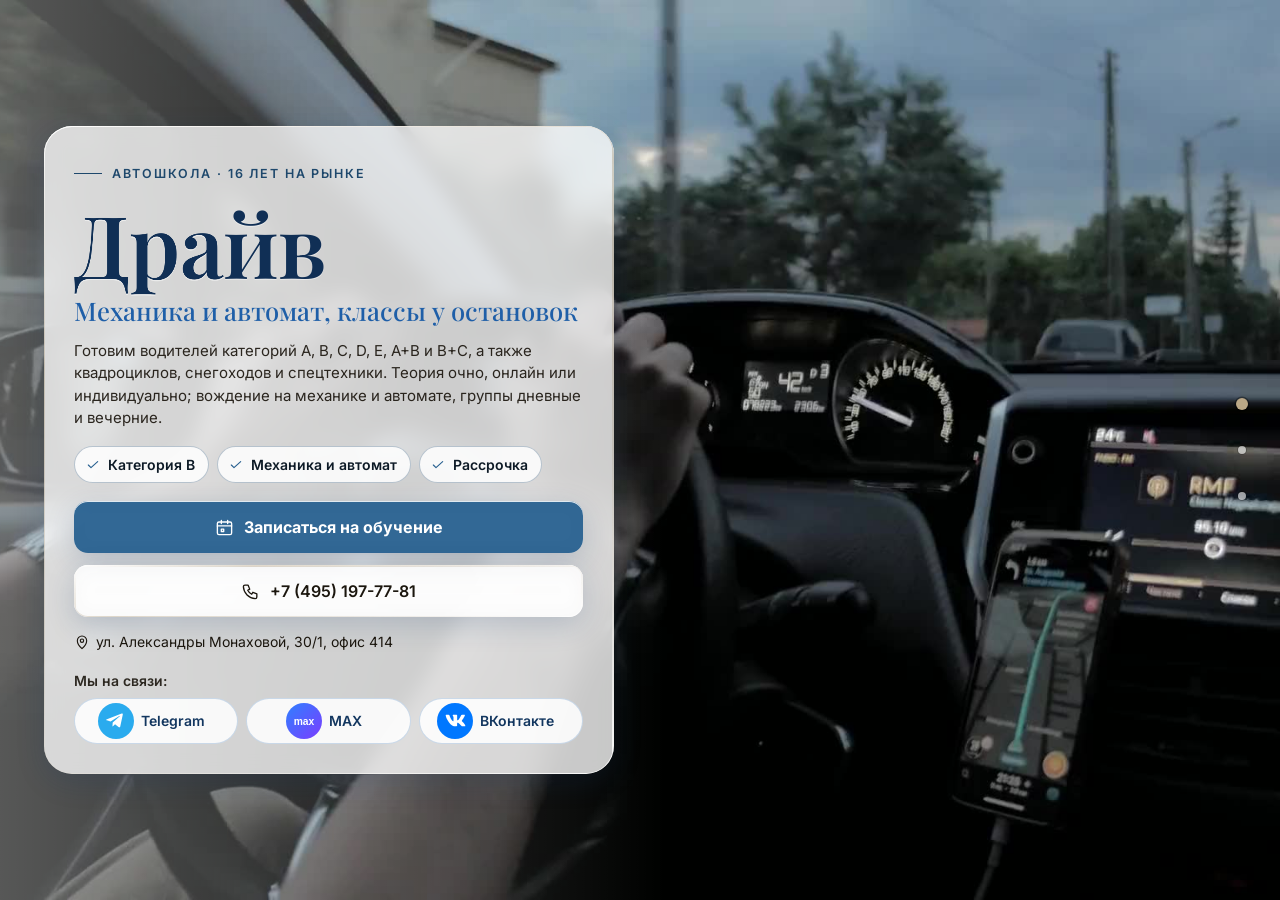
==== index.html @ 924d5b00 "Автошкола: этап 1 — главная, цены, контакты" ====
<!DOCTYPE html>
<html lang="ru" data-theme="light">
<head>
<meta charset="utf-8">
<meta name="viewport" content="width=device-width, initial-scale=1, viewport-fit=cover">
<title>Автошкола «Драйв» в Москве — права категории B, 40 филиалов, от 30 000 ₽</title>
<meta name="description" content="Автошкола «Драйв» в Москве: категории A, B, C, D, E, A+B, B+C, онлайн-теория, рассрочка без переплат, 40 филиалов. Категория B от 30 000 ₽. Телефон +7 495 197-77-81.">
<meta name="robots" content="noindex, nofollow, noarchive">
<meta name="geo.region" content="RU-SPE">
<meta name="geo.placename" content="Санкт-Петербург">
<meta name="geo.position" content="59.8944504;30.4585142">
<meta name="ICBM" content="59.8944504, 30.4585142">
<meta property="og:type" content="website">
<meta property="og:locale" content="ru_RU">
<meta property="og:site_name" content="Автошкола «Драйв»">
<meta property="og:title" content="Автошкола «Драйв» в Москве — права категории B, 40 филиалов, от 30 000 ₽">
<meta property="og:description" content="Автошкола «Драйв» в Москве: категории A, B, C, D, E, A+B, B+C, онлайн-теория, рассрочка без переплат, 40 филиалов. Категория B от 30 000 ₽. Телефон +7 495 197-77-81.">
<meta name="twitter:card" content="summary_large_image">
<meta name="twitter:title" content="Автошкола «Драйв» в Москве — права категории B, 40 филиалов, от 30 000 ₽">
<meta name="twitter:description" content="Автошкола «Драйв» в Москве: категории A, B, C, D, E, A+B, B+C, онлайн-теория, рассрочка без переплат, 40 филиалов. Категория B от 30 000 ₽. Телефон +7 495 197-77-81.">
<meta name="theme-color" content="#f0f8fe">
<link rel="icon" href="data:image/svg+xml,%3Csvg%20xmlns%3D%22http%3A//www.w3.org/2000/svg%22%20viewBox%3D%220%200%2064%2064%22%3E%3Crect%20width%3D%2264%22%20height%3D%2264%22%20rx%3D%2214%22%20fill%3D%22%231f5fa8%22/%3E%3Ccircle%20cx%3D%2232%22%20cy%3D%2232%22%20r%3D%2217%22%20fill%3D%22none%22%20stroke%3D%22%23fff%22%20stroke-width%3D%225%22/%3E%3Ccircle%20cx%3D%2232%22%20cy%3D%2232%22%20r%3D%225%22%20fill%3D%22%23ffc54d%22/%3E%3C/svg%3E">
<script>document.documentElement.classList.add('js');try{var _i=parseInt(localStorage.getItem('nb_fs2'),10),_f=[1,1.15,1.3,1.5][_i];if(_f)document.documentElement.style.setProperty('--fs',_f)}catch(e){}</script>
<style id="hero-timing">:root{--hero-d:1.2s}</style>
<link rel="preload" as="image" href="img/hero-poster.jpg" fetchpriority="high">
<!-- шрифты лежат внутри сайта: Google Fonts у российской аудитории режется -->
<style>
@font-face{font-family:'Inter';font-style:normal;font-weight:400;font-display:swap;src:url(assets/fonts/inter-400-cyrillic-ext.woff2) format('woff2');unicode-range:U+0460-052F, U+1C80-1C8A, U+20B4, U+2DE0-2DFF, U+A640-A69F, U+FE2E-FE2F}
@font-face{font-family:'Inter';font-style:normal;font-weight:400;font-display:swap;src:url(assets/fonts/inter-400-cyrillic.woff2) format('woff2');unicode-range:U+0301, U+0400-045F, U+0490-0491, U+04B0-04B1, U+2116}
@font-face{font-family:'Inter';font-style:normal;font-weight:400;font-display:swap;src:url(assets/fonts/inter-400-latin-ext.woff2) format('woff2');unicode-range:U+0100-02BA, U+02BD-02C5, U+02C7-02CC, U+02CE-02D7, U+02DD-02FF, U+0304, U+0308, U+0329, U+1D00-1DBF, U+1E00-1E9F, U+1EF2-1EFF, U+2020, U+20A0-20AB, U+20AD-20C0, U+2113, U+2C60-2C7F, U+A720-A7FF}
@font-face{font-family:'Inter';font-style:normal;font-weight:400;font-display:swap;src:url(assets/fonts/inter-400-latin.woff2) format('woff2');unicode-range:U+0000-00FF, U+0131, U+0152-0153, U+02BB-02BC, U+02C6, U+02DA, U+02DC, U+0304, U+0308, U+0329, U+2000-206F, U+20AC, U+2122, U+2191, U+2193, U+2212, U+2215, U+FEFF, U+FFFD}
@font-face{font-family:'Inter';font-style:normal;font-weight:500;font-display:swap;src:url(assets/fonts/inter-500-cyrillic-ext.woff2) format('woff2');unicode-range:U+0460-052F, U+1C80-1C8A, U+20B4, U+2DE0-2DFF, U+A640-A69F, U+FE2E-FE2F}
@font-face{font-family:'Inter';font-style:normal;font-weight:500;font-display:swap;src:url(assets/fonts/inter-500-cyrillic.woff2) format('woff2');unicode-range:U+0301, U+0400-045F, U+0490-0491, U+04B0-04B1, U+2116}
@font-face{font-family:'Inter';font-style:normal;font-weight:500;font-display:swap;src:url(assets/fonts/inter-500-latin-ext.woff2) format('woff2');unicode-range:U+0100-02BA, U+02BD-02C5, U+02C7-02CC, U+02CE-02D7, U+02DD-02FF, U+0304, U+0308, U+0329, U+1D00-1DBF, U+1E00-1E9F, U+1EF2-1EFF, U+2020, U+20A0-20AB, U+20AD-20C0, U+2113, U+2C60-2C7F, U+A720-A7FF}
@font-face{font-family:'Inter';font-style:normal;font-weight:500;font-display:swap;src:url(assets/fonts/inter-500-latin.woff2) format('woff2');unicode-range:U+0000-00FF, U+0131, U+0152-0153, U+02BB-02BC, U+02C6, U+02DA, U+02DC, U+0304, U+0308, U+0329, U+2000-206F, U+20AC, U+2122, U+2191, U+2193, U+2212, U+2215, U+FEFF, U+FFFD}
@font-face{font-family:'Inter';font-style:normal;font-weight:600;font-display:swap;src:url(assets/fonts/inter-600-cyrillic-ext.woff2) format('woff2');unicode-range:U+0460-052F, U+1C80-1C8A, U+20B4, U+2DE0-2DFF, U+A640-A69F, U+FE2E-FE2F}
@font-face{font-family:'Inter';font-style:normal;font-weight:600;font-display:swap;src:url(assets/fonts/inter-600-cyrillic.woff2) format('woff2');unicode-range:U+0301, U+0400-045F, U+0490-0491, U+04B0-04B1, U+2116}
@font-face{font-family:'Inter';font-style:normal;font-weight:600;font-display:swap;src:url(assets/fonts/inter-600-latin-ext.woff2) format('woff2');unicode-range:U+0100-02BA, U+02BD-02C5, U+02C7-02CC, U+02CE-02D7, U+02DD-02FF, U+0304, U+0308, U+0329, U+1D00-1DBF, U+1E00-1E9F, U+1EF2-1EFF, U+2020, U+20A0-20AB, U+20AD-20C0, U+2113, U+2C60-2C7F, U+A720-A7FF}
@font-face{font-family:'Inter';font-style:normal;font-weight:600;font-display:swap;src:url(assets/fonts/inter-600-latin.woff2) format('woff2');unicode-range:U+0000-00FF, U+0131, U+0152-0153, U+02BB-02BC, U+02C6, U+02DA, U+02DC, U+0304, U+0308, U+0329, U+2000-206F, U+20AC, U+2122, U+2191, U+2193, U+2212, U+2215, U+FEFF, U+FFFD}
@font-face{font-family:'Inter';font-style:normal;font-weight:700;font-display:swap;src:url(assets/fonts/inter-700-cyrillic-ext.woff2) format('woff2');unicode-range:U+0460-052F, U+1C80-1C8A, U+20B4, U+2DE0-2DFF, U+A640-A69F, U+FE2E-FE2F}
@font-face{font-family:'Inter';font-style:normal;font-weight:700;font-display:swap;src:url(assets/fonts/inter-700-cyrillic.woff2) format('woff2');unicode-range:U+0301, U+0400-045F, U+0490-0491, U+04B0-04B1, U+2116}
@font-face{font-family:'Inter';font-style:normal;font-weight:700;font-display:swap;src:url(assets/fonts/inter-700-latin-ext.woff2) format('woff2');unicode-range:U+0100-02BA, U+02BD-02C5, U+02C7-02CC, U+02CE-02D7, U+02DD-02FF, U+0304, U+0308, U+0329, U+1D00-1DBF, U+1E00-1E9F, U+1EF2-1EFF, U+2020, U+20A0-20AB, U+20AD-20C0, U+2113, U+2C60-2C7F, U+A720-A7FF}
@font-face{font-family:'Inter';font-style:normal;font-weight:700;font-display:swap;src:url(assets/fonts/inter-700-latin.woff2) format('woff2');unicode-range:U+0000-00FF, U+0131, U+0152-0153, U+02BB-02BC, U+02C6, U+02DA, U+02DC, U+0304, U+0308, U+0329, U+2000-206F, U+20AC, U+2122, U+2191, U+2193, U+2212, U+2215, U+FEFF, U+FFFD}
@font-face{font-family:'Playfair Display';font-style:normal;font-weight:500;font-display:swap;src:url(assets/fonts/playfair-display-500-cyrillic.woff2) format('woff2');unicode-range:U+0301, U+0400-045F, U+0490-0491, U+04B0-04B1, U+2116}
@font-face{font-family:'Playfair Display';font-style:normal;font-weight:500;font-display:swap;src:url(assets/fonts/playfair-display-500-latin-ext.woff2) format('woff2');unicode-range:U+0100-02BA, U+02BD-02C5, U+02C7-02CC, U+02CE-02D7, U+02DD-02FF, U+0304, U+0308, U+0329, U+1D00-1DBF, U+1E00-1E9F, U+1EF2-1EFF, U+2020, U+20A0-20AB, U+20AD-20C0, U+2113, U+2C60-2C7F, U+A720-A7FF}
@font-face{font-family:'Playfair Display';font-style:normal;font-weight:500;font-display:swap;src:url(assets/fonts/playfair-display-500-latin.woff2) format('woff2');unicode-range:U+0000-00FF, U+0131, U+0152-0153, U+02BB-02BC, U+02C6, U+02DA, U+02DC, U+0304, U+0308, U+0329, U+2000-206F, U+20AC, U+2122, U+2191, U+2193, U+2212, U+2215, U+FEFF, U+FFFD}
@font-face{font-family:'Playfair Display';font-style:normal;font-weight:600;font-display:swap;src:url(assets/fonts/playfair-display-600-cyrillic.woff2) format('woff2');unicode-range:U+0301, U+0400-045F, U+0490-0491, U+04B0-04B1, U+2116}
@font-face{font-family:'Playfair Display';font-style:normal;font-weight:600;font-display:swap;src:url(assets/fonts/playfair-display-600-latin-ext.woff2) format('woff2');unicode-range:U+0100-02BA, U+02BD-02C5, U+02C7-02CC, U+02CE-02D7, U+02DD-02FF, U+0304, U+0308, U+0329, U+1D00-1DBF, U+1E00-1E9F, U+1EF2-1EFF, U+2020, U+20A0-20AB, U+20AD-20C0, U+2113, U+2C60-2C7F, U+A720-A7FF}
@font-face{font-family:'Playfair Display';font-style:normal;font-weight:600;font-display:swap;src:url(assets/fonts/playfair-display-600-latin.woff2) format('woff2');unicode-range:U+0000-00FF, U+0131, U+0152-0153, U+02BB-02BC, U+02C6, U+02DA, U+02DC, U+0304, U+0308, U+0329, U+2000-206F, U+20AC, U+2122, U+2191, U+2193, U+2212, U+2215, U+FEFF, U+FFFD}
/* ===== Notary site — generator stylesheet (light warm base, dark theme by toggle) ===== */
:root{
  --p100:#665230; --p90:#97825e; --p80:#bba887; --p70:#c2b9a9; --p50:#dad5ce; --p40:#e0dedb;
  --p30:#eeece9; --p20:#f1f1f0; --p10:#f8f8f8; --n100:#0e0f11; --n90:#3c404b; --n10:#fff;

  --bg:var(--p10); --bg2:var(--p20); --bg3:var(--p30); --card:var(--n10); --text:var(--n100); --muted:var(--n90);
  --line:var(--p50); --line2:var(--p40); --accent:var(--p90); --accent-d:var(--p100); --accent-l:var(--p80); --accent-soft:var(--p30);
  --on-accent:#fff; --shadow:0 1px 10px rgba(51,51,51,.10); --shadow-lg:0 12px 40px rgba(30,24,10,.14);
  --hero-ov1:rgba(14,15,17,.72); --hero-ov2:rgba(14,15,17,.30); --sec-ov:rgba(248,248,248,.72);
  --ok:#2e8b57; --bad:#b4453b;
  /* те же цвета составляющими: rgba() понимают все браузеры, color-mix() — нет */
  --bg-rgb:248,248,248; --card-rgb:255,255,255; --accent-rgb:151,130,94; --ok-rgb:46,139,87;

  --zc:var(--fs); --fs:1; --vwu:calc(1vw / var(--fs)); --vhu:calc(1vh / var(--fs));   /* масштаб текста (А−/А+) и «честные» vw/vh под ним */
  --hdr-h:68px; --bar-h:70px; --vh:calc(100*var(--vhu)); --gap:24px; --radius:14px; --radius-s:10px;
  --font:"Inter",Tahoma,Arial,sans-serif; --serif:"Playfair Display",Georgia,"Times New Roman",serif;
  --ease:cubic-bezier(.65,.05,.36,1); --speed:520ms;
}
html[data-theme="dark"]{
  --bg:#17150f; --bg2:#1d1a13; --bg3:#252117; --card:#221e15; --text:#f1ebdf; --muted:#b9ae98;
  --line:#3a3325; --line2:#2f2a1e; --accent:#c9b17f; --accent-d:#e0cf9f; --accent-l:#8d7b58; --accent-soft:#2a251a;
  --on-accent:#17150f; --shadow:0 1px 12px rgba(0,0,0,.45); --shadow-lg:0 14px 40px rgba(0,0,0,.55);
  --hero-ov1:rgba(10,9,6,.80); --hero-ov2:rgba(10,9,6,.40); --sec-ov:rgba(16,15,12,.76);
  --bg-rgb:23,21,15; --card-rgb:34,30,21; --accent-rgb:201,177,127;
}

*,*::before,*::after{box-sizing:border-box}
/* А−/А+: весь сайт — шапка, плашки, меню, формы, окна — растёт пропорционально, как при увеличении масштаба в браузере */
html{-webkit-text-size-adjust:100%;scroll-behavior:auto;zoom:var(--fs,1)}
html,body{height:100%;margin:0;overflow:hidden;background:var(--bg);color:var(--text);
  font-family:var(--font);font-size:16px;line-height:1.55;-webkit-font-smoothing:antialiased}
body{overscroll-behavior:none;position:relative}
a{color:inherit;text-decoration:none}
img{display:block;max-width:100%}
button{font:inherit;color:inherit;background:none;border:0;padding:0;cursor:pointer}
input,select,textarea{font:inherit;color:inherit}
h1,h2,h3,h4,p{margin:0}
ul{margin:0;padding:0;list-style:none}
svg{display:block}
.ico{width:22px;height:22px;stroke:currentColor;fill:none;stroke-width:1.7;stroke-linecap:round;stroke-linejoin:round;flex:none}
.vh{position:absolute!important;width:1px;height:1px;overflow:hidden;clip:rect(0 0 0 0);white-space:nowrap}

/* ---------- typography helpers ---------- */
.kicker{display:inline-flex;align-items:center;gap:10px;font-size:13px;font-weight:600;letter-spacing:.14em;text-transform:uppercase;color:var(--accent)}
.kicker::before{content:"";width:28px;height:1px;background:var(--accent)}
.h2{font-size:clamp(26px,calc(3.2*var(--vwu,1vw)),40px);font-weight:600;letter-spacing:-.02em;line-height:1.12;margin-top:10px}
.lead{color:var(--muted);font-size:17px;max-width:640px;margin-top:12px}
.sec-head{margin-bottom:28px}
#contacts .sec-head{margin-bottom:18px}

/* ---------- buttons ---------- */
.btn{display:inline-flex;align-items:center;justify-content:center;gap:10px;min-height:48px;padding:0 22px;border-radius:999px;
  font-weight:600;font-size:15px;line-height:1;border:1.5px solid transparent;transition:background .25s,color .25s,border-color .25s,transform .2s,box-shadow .25s;white-space:nowrap}
.btn:active{transform:translateY(1px)}
.btn-primary{background:var(--accent-d);color:var(--on-accent);border-color:var(--accent-d)}
.btn-primary:hover{background:var(--accent);border-color:var(--accent);color:#fff}
html[data-theme="dark"] .btn-primary:hover{color:#17150f}
.btn-ghost{border-color:var(--line);color:var(--text);background:var(--card)}
.btn-ghost:hover{border-color:var(--accent);color:var(--accent-d)}
.btn-light{background:rgba(255,255,255,.14);color:#fff;border-color:rgba(255,255,255,.55);backdrop-filter:blur(6px)}
.btn-light:hover{background:#fff;color:var(--n100)}
.btn-white{background:#fff;color:var(--n100);border-color:#fff}
.btn-white:hover{background:var(--p30);border-color:var(--p30)}
.btn .ico{width:18px;height:18px}
.btn-sm{min-height:44px;padding:0 16px;font-size:14px}

/* ---------- header ---------- */
.hdr{position:fixed;top:0;left:0;right:0;height:var(--hdr-h);z-index:200;display:flex;align-items:center;
  zoom:calc(1 / var(--zc,1)); --vwu:1vw; --vhu:1vh;   /* А−/А+ шапку не трогают: она всегда как при 100 % (страница в zoom, шапка — встречный zoom) */
  background:rgba(var(--bg-rgb),.88);backdrop-filter:blur(12px);-webkit-backdrop-filter:blur(12px);
  border-bottom:1px solid var(--line2);transition:background .3s}
.hdr-in{width:100%;max-width:1280px;margin:0 auto;padding:0 28px;display:flex;align-items:center;gap:24px}
.brand{display:flex;align-items:center;gap:12px;min-width:0;min-height:44px}
.mono-img{object-fit:contain;background:#fff;padding:2px;box-sizing:border-box}
.mono{width:42px;height:42px;border-radius:12px;background:var(--accent-d);color:var(--on-accent);display:grid;place-items:center;
  font-family:var(--serif);font-size:20px;font-weight:600;flex:none;letter-spacing:.02em}
.brand-t{display:flex;flex-direction:column;line-height:1.15;min-width:0}
.brand-n{font-weight:600;font-size:15px;white-space:nowrap;overflow:hidden;text-overflow:ellipsis}
.brand-s{font-size:13px;color:var(--muted);white-space:nowrap;overflow:hidden;text-overflow:ellipsis}
.nav{display:flex;align-items:center;gap:4px;margin-left:auto}
.nav > li{position:relative}
.nav-a{display:inline-flex;align-items:center;gap:6px;min-height:44px;padding:10px 12px;border-radius:8px;font-size:14px;font-weight:500;color:var(--text);opacity:.8;transition:opacity .2s,background .2s}
.nav-a:hover,.nav-a.cur,.nav > li.open > .nav-a{opacity:1;background:var(--bg3)}
.nav-a .chev{width:14px;height:14px;transition:transform .25s}
.nav > li.open > .nav-a .chev{transform:rotate(180deg)}
.hdr-tools{display:flex;align-items:center;gap:6px;margin-left:8px}
.tool{width:44px;height:44px;border-radius:10px;display:grid;place-items:center;color:var(--text);opacity:.8;transition:background .2s,opacity .2s}
.tool:hover{background:var(--bg3);opacity:1}
.tool .ico{width:20px;height:20px}
.tool-lang{width:auto;padding:0 10px;gap:6px;font-size:13px;font-weight:600;letter-spacing:.04em;display:flex;align-items:center}
.lang-wrap{position:relative}
.lang-dd{position:absolute;right:0;top:calc(100% + 8px);background:var(--card);border:1px solid var(--line);border-radius:12px;box-shadow:var(--shadow-lg);
  padding:6px;min-width:190px;display:none;z-index:210}
.lang-wrap.open .lang-dd{display:block}
.lang-dd button,.lang-dd a{display:flex;width:100%;align-items:center;gap:10px;min-height:44px;padding:9px 12px;border-radius:8px;font-size:14px;text-align:left}
.lang-dd button:hover,.lang-dd a:hover{background:var(--bg3)}
.lang-dd button.cur,.lang-dd a.cur{color:var(--accent-d);font-weight:600}
.lang-dd b{font-size:13px;letter-spacing:.08em;width:26px;color:var(--muted)}
.hdr-book{margin-left:4px}
.burger{display:none}
.moon,.sun{display:none}
html[data-theme="dark"] .sun{display:block}
html:not([data-theme="dark"]) .moon{display:block}

/* mega menu */
.mega{position:absolute;left:50%;top:calc(100% + 10px);transform:translateX(-50%);width:min(980px,calc(calc(100*var(--vwu,1vw)) - 40px));
  background:var(--card);border:1px solid var(--line);border-radius:16px;box-shadow:var(--shadow-lg);padding:20px;display:none;z-index:210}
.nav > li.open > .mega{display:block}
.mega-head{display:flex;justify-content:space-between;align-items:baseline;gap:16px;padding:0 6px 14px;border-bottom:1px solid var(--line2);margin-bottom:12px}
.mega-head b{font-size:14px}
.mega-head span{font-size:13px;color:var(--muted)}
.mega-grid{display:grid;grid-template-columns:repeat(2,1fr);gap:4px}
.mega-it{display:flex;gap:12px;align-items:flex-start;padding:10px 12px;border-radius:10px;text-align:left;width:100%;transition:background .2s}
.mega-it:hover{background:var(--bg3)}
.mega-it .cic{width:38px;height:38px;border-radius:10px;background:var(--accent-soft);color:var(--accent-d);display:grid;place-items:center;flex:none}
.mega-it .cic .ico{width:20px;height:20px}
.mega-it b{display:block;font-size:14px;font-weight:600}
.mega-it small{display:block;font-size:13px;color:var(--muted);line-height:1.35;margin-top:2px}
.mega-it em{font-style:normal;font-size:13px;color:var(--accent);margin-top:3px;display:block}

/* mobile menu */
.mmenu{position:fixed;top:calc(var(--hdr-h) / var(--zc,1));left:0;right:0;bottom:var(--bar-h);z-index:190;background:var(--bg);overflow-y:auto;padding:14px 18px 30px;display:none}
.mmenu.open{display:block}
.mmenu a,.mmenu .macc > button{display:flex;align-items:center;justify-content:space-between;width:100%;padding:14px 6px;border-bottom:1px solid var(--line2);font-size:17px;font-weight:500;text-align:left}
.mmenu .macc > button .chev{width:18px;height:18px;transition:transform .25s}
.mmenu .macc.open > button .chev{transform:rotate(180deg)}
.mmenu .macc-list{display:none;padding:4px 0 8px}
.mmenu .macc.open .macc-list{display:block}
.mmenu .macc-list button{display:flex;align-items:center;gap:12px;width:100%;padding:11px 8px;border-radius:10px;text-align:left;font-size:15px}
.mmenu .macc-list button:hover{background:var(--bg3)}
.mmenu .macc-list .cic{width:32px;height:32px;border-radius:8px;background:var(--accent-soft);color:var(--accent-d);display:grid;place-items:center;flex:none}
.mmenu .macc-list .cic .ico{width:17px;height:17px}
.mmenu-foot{display:flex;flex-wrap:wrap;gap:8px;margin-top:18px}
.mmenu-foot .btn{flex:1}

/* ---------- full-page scroller ---------- */
.fp{position:relative;width:100%;height:var(--vh);overflow:hidden}
.fp-track{will-change:transform;transition:transform var(--speed) var(--ease)}
.fp-track.no-anim{transition:none}
.sec{position:relative;height:var(--vh);width:100%;overflow:hidden}
.sec-scroll{height:100%;overflow-y:auto;overflow-x:hidden;display:flex;flex-direction:column;
  padding:calc(var(--hdr-h) / var(--zc,1) + 20px) 28px calc(var(--bar-h) + 96px);-webkit-overflow-scrolling:touch;scrollbar-width:thin;scrollbar-color:var(--line) transparent}
.wrap{margin:auto;width:100%;max-width:1180px}
.sec-alt{background:var(--bg2)}

/* reveal animation */
.rv{opacity:0;transform:translateY(18px);transition:opacity .7s ease,transform .7s ease;transition-delay:calc(var(--i,0) * 90ms)}
.sec.active .rv{opacity:1;transform:none}

/* side dots */
.dots{position:fixed;right:16px;top:50%;transform:translateY(-50%);z-index:150;display:flex;flex-direction:column;gap:2px}
.dots button{position:relative;width:44px;height:44px;display:grid;place-items:center}
.dots button::after{content:"";width:8px;height:8px;border-radius:50%;background:var(--muted);opacity:.45;transition:transform .25s,opacity .25s,background .25s}
.dots button:hover::after{opacity:.9}
.dots button.cur::after{background:var(--accent);opacity:1;transform:scale(1.5)}
.dots button span{position:absolute;right:32px;top:50%;transform:translateY(-50%) translateX(6px);background:var(--n100);color:#fff;font-size:13px;
  padding:5px 10px;border-radius:6px;white-space:nowrap;opacity:0;pointer-events:none;transition:opacity .2s,transform .2s}
.dots button:hover span{opacity:1;transform:translateY(-50%)}
.sec-hero ~ .dots{color:#fff}
body[data-sec="0"] .dots button::after{background:#fff}
body[data-sec="0"] .dots button.cur::after{background:var(--p80)}

.sec:not(.sec-hero) .sec-scroll{position:relative;z-index:1}

.status{display:inline-flex;align-items:center;gap:8px;padding:8px 14px 8px 10px;border-radius:999px;background:rgba(255,255,255,.12);border:1px solid rgba(255,255,255,.28);font-size:13px;backdrop-filter:blur(6px)}
.status i{width:9px;height:9px;border-radius:50%;background:#7bd389;box-shadow:0 0 0 3px rgba(123,211,137,.28)}
.status.closed i{background:#f08a7e;box-shadow:0 0 0 3px rgba(240,138,126,.28)}
.status.soon i{background:#f0c674;box-shadow:0 0 0 3px rgba(240,198,116,.28)}
.status span{opacity:.85}
.addr-link{display:inline-flex;align-items:center;gap:6px;border-bottom:1px solid currentColor;padding:13px 0 14px;margin:-13px 0 -14px;transition:color .2s}
.addr-link:hover{color:var(--accent)}
.addr-link .ico{width:16px;height:16px}

/* ---------- services ---------- */
.svc-grid{display:grid;grid-template-columns:repeat(5,1fr);gap:14px}
.svc{display:flex;flex-direction:column;align-items:flex-start;gap:10px;padding:18px 16px 16px;border-radius:var(--radius);background:var(--card);border:1px solid var(--line2);
  text-align:left;min-height:170px;transition:transform .25s,box-shadow .25s,border-color .25s;position:relative}
.svc:hover{transform:translateY(-3px);box-shadow:var(--shadow-lg);border-color:var(--accent-l)}
.svc .cic{width:44px;height:44px;border-radius:12px;background:var(--accent-soft);color:var(--accent-d);display:grid;place-items:center}
.svc b{font-size:15px;font-weight:600;line-height:1.3}
.svc small{font-size:13px;color:var(--muted);line-height:1.35}
.svc em{font-style:normal;font-size:13px;color:var(--accent);margin-top:auto;padding-top:6px;display:inline-flex;align-items:center;gap:4px}
.svc em .ico{width:12px;height:12px}

/* ---------- about ---------- */
.about{display:grid;grid-template-columns:1.15fr .85fr;gap:48px;align-items:start}
.about-txt p{color:var(--muted);margin-top:14px;font-size:16px}
.about-txt p:first-of-type{color:var(--text)}
.quote{margin-top:22px;padding:16px 20px;border-left:3px solid var(--accent);background:var(--card);border-radius:0 12px 12px 0;font-family:var(--serif);font-size:18px;line-height:1.45;color:var(--text)}
.creds{display:grid;gap:10px}
.cred{display:flex;gap:14px;align-items:center;padding:14px 16px;border-radius:12px;background:var(--card);border:1px solid var(--line2)}
.cred .cic{width:40px;height:40px;border-radius:10px;background:var(--accent-soft);color:var(--accent-d);display:grid;place-items:center;flex:none}
.cred .cic .ico{width:20px;height:20px}
.cred small{display:block;font-size:13px;color:var(--muted);text-transform:uppercase;letter-spacing:.06em}
.cred b{display:block;font-size:15px;font-weight:600;line-height:1.3}
.chips{display:flex;flex-wrap:wrap;gap:8px;margin-top:16px}
.chips li{padding:8px 14px;border-radius:999px;border:1px solid var(--accent-l);color:var(--accent-d);font-size:13.5px;font-weight:500;background:var(--card)}
.strong-lbl{margin-top:22px;font-size:13px;text-transform:uppercase;letter-spacing:.1em;color:var(--muted)}

/* ---------- how ---------- */
.steps{display:grid;grid-template-columns:repeat(5,1fr);gap:16px;position:relative;margin-top:14px}
.steps::before{content:"";position:absolute;left:8%;right:8%;top:30px;height:1px;background:var(--line)}
.step{position:relative;padding:0 8px}
.step-n{width:60px;height:60px;border-radius:50%;background:var(--card);border:1.5px solid var(--accent-l);color:var(--accent-d);display:grid;place-items:center;
  font-family:var(--serif);font-size:24px;font-weight:600;position:relative;z-index:1;transition:background .4s,color .4s}
.sec.active .step-n{animation:pop .6s var(--ease) both;animation-delay:calc(var(--i) * 140ms + 150ms)}
@keyframes pop{0%{transform:scale(.6);opacity:0}60%{transform:scale(1.08);opacity:1}100%{transform:scale(1)}}
.step b{display:block;margin-top:16px;font-size:17px;font-weight:600}
.step p{color:var(--muted);font-size:14.5px;margin-top:6px}

/* ---------- reviews ---------- */
.reviews{display:grid;grid-template-columns:300px 1fr;gap:28px;align-items:start}
.rsum{background:var(--card);border:1px solid var(--line2);border-radius:var(--radius);padding:26px 24px;text-align:center}
.rsum .big{font-family:var(--serif);font-size:64px;line-height:1;font-weight:500;color:var(--accent-d)}
.stars{display:inline-flex;gap:3px;--fill:100%}
.stars svg{width:20px;height:20px}
.stars .st{fill:var(--line);stroke:none}
.stars .st.on{fill:#e7b73b}
.stars .st.half{fill:url(#halfgrad)}
.rsum .stars{margin-top:8px}
.rsum p{color:var(--muted);font-size:13.5px;margin-top:10px;line-height:1.4}
.rsum .btn{margin-top:16px;width:100%}
.rsum .gis{display:block;margin:10px 0 -14px;padding:14px 0;font-size:13px;color:var(--accent-d);text-decoration:underline;text-underline-offset:3px}
.rgrid{display:grid;grid-template-columns:repeat(2,1fr);gap:14px}
.rev{background:var(--card);border:1px solid var(--line2);border-radius:var(--radius);padding:20px;display:flex;flex-direction:column;gap:10px}
.rev .stars svg{width:15px;height:15px}
.rev p{font-size:14.5px;line-height:1.5;flex:1}
.rev p::before{content:"“";font-family:var(--serif);color:var(--accent);font-size:22px;line-height:0;margin-right:4px;vertical-align:-6px}
.rev-meta{display:flex;flex-wrap:wrap;justify-content:space-between;gap:4px 10px;align-items:baseline;font-size:13px;color:var(--muted)}
.rev-meta b{color:var(--text);font-weight:600}
.rev-src{display:inline-flex;align-items:center;gap:5px;white-space:nowrap;margin-left:auto}
.rev-src i{width:6px;height:6px;border-radius:50%;background:var(--accent)}
.rev-sample{color:var(--muted);font-style:italic;opacity:.85}
.rev-real{color:var(--accent-d);font-weight:600}
.rev-real i{background:var(--ok)}
.rev-is-real{border-color:var(--accent-l)}
.demo-note{margin-top:14px;max-width:760px;font-size:13.5px;line-height:1.45;color:var(--muted);background:var(--accent-soft);
  border-left:3px solid var(--accent);border-radius:0 8px 8px 0;padding:8px 12px}
.rnote{margin-top:14px;font-size:13px;color:var(--muted)}

/* ---------- faq ---------- */
.faq{display:grid;grid-template-columns:1fr 1fr;gap:0 32px;align-items:start}
.faq-col{display:flex;flex-direction:column}
.fq{border-bottom:1px solid var(--line)}
.fq > button{display:flex;width:100%;align-items:center;justify-content:space-between;gap:16px;min-height:44px;padding:16px 4px;text-align:left;font-weight:600;font-size:15.5px;line-height:1.35}
.fq > button .pl{width:26px;height:26px;border-radius:50%;border:1px solid var(--line);display:grid;place-items:center;flex:none;color:var(--accent-d);transition:transform .3s,background .3s}
.fq > button .pl .ico{width:14px;height:14px}
.fq.open > button .pl{transform:rotate(45deg);background:var(--accent-soft)}
.fq-a{display:grid;grid-template-rows:0fr;transition:grid-template-rows .35s var(--ease)}
.fq.open .fq-a{grid-template-rows:1fr}
.fq-a > div{overflow:hidden}
.fq-a p{color:var(--muted);font-size:14.5px;padding:0 4px 16px;line-height:1.55}
.fq-a .faq-note{font-size:13px;color:var(--accent-d);padding-bottom:6px}
.fq-a .faq-note:empty{display:none}

/* ---------- contacts ---------- */
.contacts{display:grid;grid-template-columns:1fr 1.05fr 1fr;gap:18px;align-items:stretch}
.contacts .cbox{padding:16px 18px}
.cbox{background:var(--card);border:1px solid var(--line2);border-radius:var(--radius);padding:20px}
.cl{display:grid;gap:12px}
.cl li{display:flex;gap:12px;align-items:flex-start}
.cl .cic{width:36px;height:36px;border-radius:10px;background:var(--accent-soft);color:var(--accent-d);display:grid;place-items:center;flex:none}
.cl .cic .ico{width:18px;height:18px}
.cl small{display:block;font-size:13px;color:var(--muted);text-transform:uppercase;letter-spacing:.06em}
.cl b{display:block;font-weight:500;font-size:15px;line-height:1.4}
.cl a.tel,.cl a.mail{display:block;padding:14px 0;margin:-14px 0}
.cl a.tel:hover,.cl a.mail:hover{color:var(--accent-d)}
.hours-link{display:inline-block;font-size:13px;color:var(--accent-d);text-decoration:underline;text-underline-offset:3px;padding:14px 0;margin:-14px 0}
.cl .msgs{display:flex;gap:8px;margin-top:4px;flex-wrap:wrap}
.cl .msgs a{display:inline-flex;align-items:center;gap:6px;padding:6px 10px;border-radius:8px;border:1px solid var(--line);font-size:13px;min-height:44px}
.cl .msgs a .ico{width:16px;height:16px}
.mapbox{display:flex;flex-direction:column;gap:12px;padding:12px}
.map{flex:1;min-height:280px;border-radius:10px;overflow:hidden;border:1px solid var(--line);background:var(--bg3);position:relative}
.map iframe{width:100%;height:100%;border:0;position:absolute;inset:0}
.map-actions{display:flex;gap:8px;flex-wrap:wrap}
.map-actions .btn{flex:1;min-height:44px;font-size:14px;padding:0 12px}

/* form */
.form h3{font-size:19px;font-weight:600}
.form .fdesc{color:var(--muted);font-size:13.5px;margin-top:6px}
.fg{display:grid;gap:8px;margin-top:12px}
.f2{display:grid;grid-template-columns:1fr 1fr;gap:10px}
.fld{display:flex;flex-direction:column;gap:4px}
.fld label{font-size:13px;color:var(--muted);font-weight:500}
.fld input,.fld select,.fld textarea{width:100%;background:var(--bg);border:1px solid var(--line);border-radius:10px;padding:8px 12px;font-size:14px;transition:border-color .2s,box-shadow .2s;min-height:44px}
.fld textarea{min-height:48px;resize:vertical}
.fld input:focus,.fld select:focus,.fld textarea:focus{outline:0;border-color:var(--accent);box-shadow:0 0 0 3px rgba(var(--accent-rgb),.22)}
.fld.err input,.fld.err select{border-color:var(--bad)}
.ferr{font-size:13px;color:var(--bad);display:none}
.fld.err .ferr{display:block}
.fnote{font-size:13px;color:var(--muted);margin-top:8px;line-height:1.4}
.fok{display:none;margin-top:10px;padding:10px 12px;border-radius:10px;background:rgba(var(--ok-rgb),.12);color:var(--ok);font-size:13.5px}
.fok.show{display:block}

.foot{margin-top:18px;padding-top:12px;padding-left:250px;flex-wrap:nowrap;align-items:flex-start;border-top:1px solid var(--line2);display:flex;justify-content:space-between;gap:16px;flex-wrap:wrap;font-size:13px;color:var(--muted)}
.foot p{max-width:none}
.foot .fl{white-space:nowrap;flex:none}
.foot .fl a{margin-left:14px;padding:14px 0;margin-top:-14px;margin-bottom:-14px;display:inline-block;min-width:44px;text-align:center;text-decoration:underline;text-underline-offset:3px}

/* ---------- bottom bar ---------- */
.bar{position:fixed;inset:auto 0 0;z-index:300;background:var(--card);box-shadow:0 -1px 10px rgba(51,51,51,.1);border-top:1px solid var(--line2);
  padding:6px 0;padding-bottom:calc(6px + env(safe-area-inset-bottom,0px))}
.bar-in{display:flex;justify-content:space-around;align-items:center;max-width:1080px;margin:0 auto}
.bi{display:flex;flex-direction:column;align-items:center;gap:5px;padding:8px 24px;border-radius:10px;font-size:13.5px;line-height:1;color:var(--text);opacity:.65;
  transition:opacity .3s,background .3s,color .3s;flex:1;max-width:190px;min-width:0}
.bi span{white-space:nowrap;max-width:100%;overflow:hidden;text-overflow:ellipsis}
.bi .ico{width:24px;height:24px}
.bi:hover{opacity:1;background:var(--bg3)}
.bi.cur{opacity:1;color:var(--accent-d)}


/* ---------- modals ---------- */
.modal{position:fixed;inset:0;z-index:400;background:rgba(14,15,17,.62);display:none;align-items:center;justify-content:center;padding:20px}
.modal.open{display:flex}
.mbox{background:var(--card);color:var(--text);border-radius:18px;width:100%;max-width:560px;max-height:min(calc(86*var(--vhu,1vh)),860px);overflow:auto;padding:26px 26px 22px;position:relative;box-shadow:var(--shadow-lg);
  animation:mup .3s var(--ease)}
@keyframes mup{from{opacity:0;transform:translateY(16px) scale(.98)}to{opacity:1;transform:none}}
.mbox-lg{max-width:760px}
.mclose{position:absolute;top:12px;right:12px;width:44px;height:44px;border-radius:50%;display:grid;place-items:center;color:var(--muted)}
.mclose:hover{background:var(--bg3);color:var(--text)}
.mbox h3{font-size:22px;font-weight:600;padding-right:36px}
.mbox .msub{color:var(--muted);font-size:14px;margin-top:4px}
.hours-t{width:100%;border-collapse:collapse;margin-top:16px;font-size:15px}
.hours-t td{padding:9px 6px;border-bottom:1px solid var(--line2)}
.hours-t td:last-child{text-align:right;font-weight:500;white-space:nowrap}
.hours-t tr.today td{color:var(--accent-d);font-weight:600}
.hours-t tr.today td:first-child::after{content:" · " attr(data-today);font-weight:400;font-size:13px;color:var(--muted)}
.hours-t tr.off td:last-child{color:var(--muted);font-weight:400}
.mnote{margin-top:14px;padding:12px 14px;border-radius:10px;background:var(--bg2);font-size:13.5px;color:var(--muted)}
.mnote b{display:block;color:var(--text);margin-bottom:3px;font-size:13px}
.mcontacts{display:flex;flex-wrap:wrap;gap:8px;margin-top:14px}
.mcontacts a{display:inline-flex;align-items:center;gap:7px;min-height:44px;padding:9px 13px;border-radius:10px;border:1px solid var(--line);font-size:13.5px}
.mcontacts a .ico{width:16px;height:16px}
.mcontacts a:hover{border-color:var(--accent)}
/* способы записи: позвонить, написать на почту, заказать обратный звонок */
.bk-opts{display:grid;gap:10px;margin-top:14px}
.bk-opt{display:flex;align-items:center;gap:14px;min-height:60px;padding:10px 16px;border-radius:14px;border:1px solid var(--line);background:var(--bg3);color:var(--text);font-size:16px;font-weight:600;text-align:left;text-decoration:none;transition:border-color .2s,background .2s}
.bk-opt:hover{border-color:var(--accent);background:var(--accent-soft)}
.bk-opt .ico{width:24px;height:24px;color:var(--accent-d);flex:none}
.bk-opt small{display:block;font-weight:400;font-size:13px;color:var(--muted);margin-top:1px}
.mbox-book{max-width:440px}
/* оплата значками, подпись у общего телефона */
.pay-pills{display:flex;flex-wrap:wrap;gap:6px;margin-top:5px}
.pay-pill{display:inline-flex;align-items:center;gap:6px;padding:4px 11px 4px 9px;border-radius:999px;border:1px solid var(--line);background:var(--bg3);font-size:13px;font-weight:600;line-height:1.3;white-space:nowrap}
.pay-pill .ico{width:15px;height:15px;color:var(--accent-d)}
.pay-pill.pay-logo{background:#fff;border-color:rgba(0,0,0,.12);padding:3px 11px;min-height:28px}
.pay-pill.pay-logo img{display:block;height:17px;width:auto}
.pay-pill.pay-logo img[src$="sbp.svg"]{height:20px}

.brand-t{display:flex;flex-direction:column;justify-content:center;gap:2px;line-height:1.1;min-width:0}
.brand-s{display:block;font-size:10.5px;font-weight:600;letter-spacing:.16em;text-transform:uppercase;color:var(--muted);white-space:nowrap;overflow:visible;text-overflow:clip}
.brand-n{font-size:16px;font-weight:600;white-space:nowrap;overflow:visible;text-overflow:clip}
.nav-a{white-space:nowrap}
#navServices{position:static}
.mega{max-height:calc(calc(100*var(--vhu,1vh)) - var(--hdr-h) - 24px);overflow-y:auto;top:calc(100% + 6px);width:min(980px,calc(calc(100*var(--vwu,1vw)) - 32px))}
@media screen and (max-width:760px){.mega-grid{grid-template-columns:1fr}}
@media screen and (max-width:479px){.brand-t{display:flex}.brand-s{font-size:9px;letter-spacing:.14em}.brand-n{font-size:12.5px;white-space:normal;line-height:1.12}}
.bk-inline{grid-template-columns:repeat(3,1fr);gap:8px}
.bk-inline .bk-opt{flex-direction:column;justify-content:center;gap:5px;min-height:76px;padding:9px 6px;font-size:13.5px;text-align:center;line-height:1.2}
.bk-inline .bk-opt .ico{width:22px;height:22px}
.bk-inline .bk-opt small{display:none}
/* services modal */
.svc-list{margin-top:16px;display:grid;grid-template-columns:1fr 1fr;gap:6px}
.svc-list button{display:flex;gap:10px;align-items:center;width:100%;min-height:44px;text-align:left;padding:10px 12px;border-radius:10px;font-size:14px;line-height:1.35;border:1px solid var(--line2);background:var(--bg)}
.svc-list button:hover{border-color:var(--accent);background:var(--accent-soft)}
.svc-list button .ico{width:16px;height:16px;color:var(--accent);margin-top:2px}
.mhint{font-size:13px;color:var(--muted);margin-top:12px}
.mhead{display:flex;gap:14px;align-items:center;padding-right:36px}
.mhead .cic{width:48px;height:48px;border-radius:12px;background:var(--accent-soft);color:var(--accent-d);display:grid;place-items:center;flex:none}

/* ---------- responsive ---------- */
@media (max-width:1200px){
  .svc-grid{grid-template-columns:repeat(5,1fr)}
  .svc{min-height:160px;padding:14px}
  .svc small{display:none}
}
@media screen and (max-width:991px){
  :root{--hdr-h:62px}
  .nav,.hdr-book{display:none}
  .burger{display:grid}
  .hdr-in{padding:0 18px;gap:12px}
}
@media (max-width:991px){
  :root{--bar-h:64px}
  .sec-scroll{padding:calc(var(--hdr-h) / var(--zc,1) + 16px) 22px calc(var(--bar-h) + 96px)}
  .dots{right:8px;gap:8px}
  .dots button span{display:none}
  .svc-grid{grid-template-columns:repeat(3,1fr);gap:10px}
  .svc{min-height:0}
  .about{grid-template-columns:1fr;gap:22px}
  .steps{grid-template-columns:repeat(5,1fr);gap:10px}
  .step-n{width:48px;height:48px;font-size:20px}
  .step b{font-size:15px}.step p{font-size:13px}
  .reviews{grid-template-columns:1fr;gap:16px}
  .rsum{display:flex;align-items:center;gap:18px;text-align:left;padding:16px 18px}
  .rsum .big{font-size:44px}.rsum .stars{margin:0}.rsum p{margin:0;flex:1}.rsum .btn{margin:0;width:auto}.rsum .gis{display:none}
  .faq{grid-template-columns:1fr;gap:0}
  .contacts{grid-template-columns:1fr 1fr}
  .foot{padding-left:0}
  .contacts .form{grid-column:1 / -1}
  .map{min-height:240px}
  .bi{padding:10px 12px;font-size:13px}
}
@media (max-width:767px){
  :root{--bar-h:62px}
  .h2{font-size:26px}
  .lead{font-size:15px}
  .sec-head{margin-bottom:18px}
  .sec-scroll{padding-left:16px;padding-right:16px}
  .svc-grid{grid-template-columns:repeat(2,1fr);gap:10px}
  .svc{padding:12px;gap:8px}
  .svc .cic{width:36px;height:36px}
  .svc b{font-size:13.5px}
  .svc em{display:none}
  .steps{grid-template-columns:1fr;gap:12px}
  .steps::before{left:24px;right:auto;top:10px;bottom:10px;height:auto;width:1px}
  .step{display:grid;grid-template-columns:48px 1fr;gap:14px;align-items:start;padding:0}
  .step-n{grid-row:1 / span 2}
  .step b{margin-top:10px;grid-column:2}
  .step p{grid-column:2;margin-top:2px}
  .rgrid{display:flex;overflow-x:auto;gap:12px;scroll-snap-type:x mandatory;padding-bottom:8px;margin:0 -16px;padding-left:16px;padding-right:16px;scrollbar-width:none}
  .rgrid::-webkit-scrollbar{display:none}
  .rev{flex:0 0 82%;scroll-snap-align:start}
  .rsum{flex-wrap:wrap;gap:12px}
  .rsum p{flex-basis:100%}
  .contacts{grid-template-columns:1fr;gap:14px}
  .contacts .form{grid-column:auto}
  .cbox{padding:16px}
  .map{min-height:220px}
  .f2{grid-template-columns:1fr}
  .foot{flex-direction:column;gap:8px;padding-left:0}
  .bi{padding:8px 4px;font-size:13px;gap:4px}
  .bi .ico{width:22px;height:22px}
  .sec-scroll{padding-bottom:calc(var(--bar-h) + 66px)}
  .mmenu{padding-bottom:80px}
  .demo-note{font-size:13px;padding:7px 10px}
  .mbox{padding:22px 18px 18px;border-radius:16px}
  .svc-list{grid-template-columns:1fr}
  .dots{right:6px;gap:0}
  .dots button{width:44px;height:44px}
  .dots button::after{width:6px;height:6px}
}
@media screen and (max-width:479px){
  :root{--hdr-h:58px}
  .mono{width:36px;height:36px;font-size:17px;border-radius:10px}
  .brand-n{font-size:14px}
  /* тапы в шапке доведены до 44px (см. .tool ниже) — на самой узкой ширине
     текстовому названию рядом с логотипом уже не хватает места без обрезки,
     поэтому в шапке оставляем только логотип-ссылку */
  .tool{width:44px;height:44px}
  .tool-lang{padding:0 8px;width:auto}
  .tool-lang .ico{display:none}
}
@media (max-width:479px){
  :root{--bar-h:60px}
  .svc{padding:11px 10px}
  .svc b{font-size:13px}
  .bi{padding:6px 2px;font-size:13px;gap:4px;width:100%;max-width:none;letter-spacing:-.01em}
  .bi .ico{width:20px;height:20px}
  .bar{padding:5px 0}
  .cl b{font-size:14px}
}
@media (max-height:640px) and (min-width:768px){
  .svc{min-height:0}
}
@media (prefers-reduced-motion:reduce){
  .fp-track{transition-duration:0s}
  .rv{transition:none;opacity:1;transform:none}
}


/* пометка «демонстрационный проект» в подвале */
.foot-demo{margin-top:.5em;font-size:13px;line-height:1.45;opacity:.62}
.foot-demo a{padding:14px 0;margin:-14px 0;display:inline-block;min-width:44px;text-decoration:underline}

/* --- материалы конторы (перенесённый контент клиента) --- */
.info-links{display:flex;flex-wrap:wrap;gap:10px;justify-content:center;margin-top:26px}
.info-links .ilink{display:inline-flex;align-items:center;gap:8px;min-height:44px;padding:9px 16px;border-radius:999px;border:1px solid var(--line);background:var(--card);color:var(--text);font:inherit;font-size:14px;cursor:pointer;transition:background .2s,border-color .2s}
.info-links .ilink:hover{border-color:var(--accent-d);background:var(--bg-alt)}
.info-tabs{display:flex;flex-wrap:wrap;gap:8px;margin:14px 0 4px}
.info-tabs button{min-height:44px;padding:7px 13px;border-radius:999px;border:1px solid var(--line);background:transparent;color:var(--text);font:inherit;font-size:13px;cursor:pointer}
.info-tabs button[aria-selected="true"]{background:var(--accent-d);border-color:var(--accent-d);color:#fff}
.info-body{max-height:min(calc(56*var(--vhu,1vh)),520px);overflow:auto;margin-top:10px;padding-right:4px}
.info-note{font-size:13px;opacity:.7;margin:6px 0 10px}
.info-i{border-bottom:1px solid var(--line)}
.info-i > button{width:100%;display:flex;justify-content:space-between;align-items:center;gap:12px;padding:13px 2px;background:none;border:0;color:inherit;font:inherit;font-weight:600;text-align:left;cursor:pointer}
.info-i > button .pl{width:26px;height:26px;border-radius:50%;border:1px solid var(--line);display:grid;place-items:center;flex:none;color:var(--accent-d);transition:transform .3s,background .3s}
.info-i > button .pl .ico{width:14px;height:14px}
.info-i.open > button .pl{transform:rotate(45deg);background:var(--accent-soft)}
.info-i > div{display:none;padding:0 2px 14px;font-size:15px;line-height:1.62}
.info-i.open > div{display:block}
.info-i p{margin:0 0 10px}
.info-i h4{margin:14px 0 6px;font-size:15px}
.info-i ul{margin:0 0 10px;padding-left:20px}
.info-i li{margin:0 0 5px}
.info-i table{width:100%;border-collapse:collapse;margin:0 0 12px;font-size:14px}
.info-i th,.info-i td{border:1px solid var(--line);padding:7px 9px;text-align:left;vertical-align:top}
.info-f{display:inline-flex;align-items:center;gap:7px;margin:0 8px 8px 0;min-height:44px;padding:7px 12px;border:1px solid var(--line);border-radius:8px;font-size:13px;text-decoration:none;color:var(--accent-d)}
.info-src{display:block;font-size:13px;opacity:.55;margin-top:8px}

/* мобильный: экран должен помещаться целиком, без прокрутки внутри секции —
   поэтому убираем самое объёмное (встроенная карта заменяется кнопкой) и поджимаем формы */
@media (max-width:760px){
  .mapbox .map{display:none}
  .mapbox{padding:0;background:none;border:0}
  /* карточка со списком контактов на телефоне не нужна: адрес, телефон, часы —
     в нижней плашке; прячем её целиком, иначе остаётся пустая рамка */
  #contacts .cbox-info{display:none}
  .foot{padding-left:0;font-size:13px;gap:8px}
  .foot .fl{white-space:normal;flex:1 1 auto}
  .foot .fl a{margin:-14px 12px -14px 0;padding:14px 0;display:inline-block}
  .form .fld{margin-bottom:8px}
  .reviews .rev:nth-child(n+4){display:none}
  .creds .cred:nth-child(n+4){display:none}
  /* второстепенное на телефоне убираем: метро и оплата есть в модалке часов,
     язык и удобное время можно написать в комментарии */
  .cl li.li-metro,.cl li.li-payment{display:none}
  .fld-lang,.fld-time{display:none}
  .foot [data-i18n="foot_disclaimer"]{display:none}
  .foot{padding-top:10px;font-size:13px}
  #about .sec-head .lead,#contacts .sec-head .lead,.form .fnote{display:none}
  /* на телефоне адрес, часы и телефоны всегда под рукой в нижней плашке,
     поэтому на экране контактов оставляем форму и кнопки карты */
  #about .quote,#about .about-txt p:nth-of-type(3){display:none}
  .creds .cred:nth-child(n+3){display:none}
}

/* ---------- размер текста и режим для слабовидящих ---------- */
.tool-a span{font-weight:700;font-size:13px;line-height:1;letter-spacing:.01em}
#hcBtn[aria-pressed="true"]{border-color:var(--accent-d);color:var(--accent-d)}

html[data-hc="1"]{
  --bg:#000; --bg2:#000; --bg3:#000; --card:#000; --text:#fff; --muted:#fff;
  --line:#fff; --line2:#fff; --accent:#ffe14d; --accent-d:#ffe14d; --accent-l:#ffe14d;
  --accent-soft:#000; --on-accent:#000; --shadow:none; --shadow-lg:none;
  --hero-ov1:rgba(0,0,0,.9); --hero-ov2:rgba(0,0,0,.85); --sec-ov:rgba(0,0,0,.92);
  --bg-rgb:0,0,0; --card-rgb:0,0,0; --accent-rgb:255,225,77;
}
html[data-hc="1"] body{background:#000;color:#fff}
html[data-hc="1"] .sec-bg,html[data-hc="1"] .hero-bg,html[data-hc="1"] .sec-photo{display:none!important}
html[data-hc="1"] *{text-shadow:none!important;box-shadow:none!important;backdrop-filter:none!important}
html[data-hc="1"] .card,html[data-hc="1"] .tool,html[data-hc="1"] .btn,
html[data-hc="1"] .chip,html[data-hc="1"] .tag{border:2px solid #fff!important;background:#000!important;color:#fff!important}
html[data-hc="1"] .btn-primary{background:#ffe14d!important;color:#000!important;border-color:#ffe14d!important}
html[data-hc="1"] .btn-primary *{color:#000!important}
html[data-hc="1"] .sec-scroll :where(p,li,span,small,b,strong,h1,h2,h3,h4,td,th,div){color:#fff!important;opacity:1!important}
html[data-hc="1"] a:not(.btn):not(.nav-a){text-decoration:underline;color:#ffe14d!important}
html[data-hc="1"] :focus-visible{outline:3px solid #ffe14d;outline-offset:2px}

/* палец должен попадать и по ширине, не только по высоте — правило в самом
   конце файла, чтобы точно не быть перебитым медиа-запросами/темой выше */
.tool,.tool-lang,.brand{min-width:44px}

</style>
<link rel="stylesheet" href="css/etalon.css?v=20261112f">
<link rel="stylesheet" href="css/title-b.css?v=20261112f">
<link rel="stylesheet" href="css/nevo.css?v=20261112f">
<link rel="stylesheet" href="css/school.css?v=1">
<script type="application/ld+json">{"@context": "https://schema.org", "@type": "DrivingSchool", "name": "Автошкола «Драйв»", "telephone": "+7 (495) 197-77-81", "email": "drive-msk@inbox.ru", "sameAs": ["https://t.me/+79173382939", "https://vk.com/club223403920"], "address": {"@type": "PostalAddress", "streetAddress": "ул. Александры Монаховой, 30/1, офис 414", "addressLocality": "Москва", "addressCountry": "RU"}, "geo": {"@type": "GeoCoordinates", "latitude": 55.5666002, "longitude": 37.4818622}, "department": [{"@type": "DrivingSchool", "name": "Автошкола «Драйв» — Коммунарка", "telephone": "+7 (495) 197-77-81", "address": {"@type": "PostalAddress", "streetAddress": "ул. Александры Монаховой, 30/1, офис 414", "addressLocality": "Москва", "addressCountry": "RU"}, "geo": {"@type": "GeoCoordinates", "latitude": 55.5666002, "longitude": 37.4818622}}, {"@type": "DrivingSchool", "name": "Автошкола «Драйв» — Текстильщики", "telephone": "+7 (495) 197-77-81", "address": {"@type": "PostalAddress", "streetAddress": "ул. Юных Ленинцев, 25 (2 этаж)", "addressLocality": "Москва", "addressCountry": "RU"}, "geo": {"@type": "GeoCoordinates", "latitude": 55.7003817, "longitude": 37.7408375}}, {"@type": "DrivingSchool", "name": "Автошкола «Драйв» — Сокольники", "telephone": "+7 (495) 197-77-81", "address": {"@type": "PostalAddress", "streetAddress": "Сокольническая пл., д. 4, корп. 1 (2 этаж)", "addressLocality": "Москва", "addressCountry": "RU"}, "geo": {"@type": "GeoCoordinates", "latitude": 55.7893816, "longitude": 37.678072}}, {"@type": "DrivingSchool", "name": "Автошкола «Драйв» — Красносельская", "telephone": "+7 (495) 197-77-81", "address": {"@type": "PostalAddress", "streetAddress": "ул. Краснопрудная, д. 7/9", "addressLocality": "Москва", "addressCountry": "RU"}, "geo": {"@type": "GeoCoordinates", "latitude": 55.7789065, "longitude": 37.6614221}}, {"@type": "DrivingSchool", "name": "Автошкола «Драйв» — Проспект Вернадского", "telephone": "+7 (495) 197-77-81", "address": {"@type": "PostalAddress", "streetAddress": "пр-т Вернадского, д. 33 (цокольный этаж)", "addressLocality": "Москва", "addressCountry": "RU"}, "geo": {"@type": "GeoCoordinates", "latitude": 55.6807075, "longitude": 37.5145311}}, {"@type": "DrivingSchool", "name": "Автошкола «Драйв» — Юго-западная", "telephone": "+7 (495) 197-77-81", "address": {"@type": "PostalAddress", "streetAddress": "пр-т Вернадского, д. 86Б", "addressLocality": "Москва", "addressCountry": "RU"}, "geo": {"@type": "GeoCoordinates", "latitude": 55.6613601, "longitude": 37.4814251}}, {"@type": "DrivingSchool", "name": "Автошкола «Драйв» — Юго-Западная", "telephone": "+7 (495) 197-77-81", "address": {"@type": "PostalAddress", "streetAddress": "ул. Никулинская, 2к1 (7 этаж)", "addressLocality": "Москва", "addressCountry": "RU"}, "geo": {"@type": "GeoCoordinates", "latitude": 55.6726249, "longitude": 37.4428565}}, {"@type": "DrivingSchool", "name": "Автошкола «Драйв» — Водный стадион", "telephone": "+7 (495) 197-77-81", "address": {"@type": "PostalAddress", "streetAddress": "ул. Адмирала Макарова, д. 45 (вход с торца)", "addressLocality": "Москва", "addressCountry": "RU"}, "geo": {"@type": "GeoCoordinates", "latitude": 55.8389627, "longitude": 37.4854667}}, {"@type": "DrivingSchool", "name": "Автошкола «Драйв» — Аэропорт", "telephone": "+7 (495) 197-77-81", "address": {"@type": "PostalAddress", "streetAddress": "Ленинградский пр-т, д. 66 (вход с торца)", "addressLocality": "Москва", "addressCountry": "RU"}, "geo": {"@type": "GeoCoordinates", "latitude": 55.8030029, "longitude": 37.5250893}}, {"@type": "DrivingSchool", "name": "Автошкола «Драйв» — Коломенская", "telephone": "+7 (495) 197-77-81", "address": {"@type": "PostalAddress", "streetAddress": "пр-т Андропова, д. 38", "addressLocality": "Москва", "addressCountry": "RU"}, "geo": {"@type": "GeoCoordinates", "latitude": 55.6745201, "longitude": 37.6617563}}, {"@type": "DrivingSchool", "name": "Автошкола «Драйв» — Домодедовская", "telephone": "+7 (495) 197-77-81", "address": {"@type": "PostalAddress", "streetAddress": "ул. Шипиловская, д. 28А (2 этаж)", "addressLocality": "Москва", "addressCountry": "RU"}, "geo": {"@type": "GeoCoordinates", "latitude": 55.618822, "longitude": 37.7152228}}, {"@type": "DrivingSchool", "name": "Автошкола «Драйв» — Красногвардейская", "telephone": "+7 (495) 197-77-81", "address": {"@type": "PostalAddress", "streetAddress": "Ореховый б-р, д. 45, корп. 1 (2 этаж)", "addressLocality": "Москва", "addressCountry": "RU"}, "geo": {"@type": "GeoCoordinates", "latitude": 55.6145177, "longitude": 37.7435416}}, {"@type": "DrivingSchool", "name": "Автошкола «Драйв» — Автозаводская", "telephone": "+7 (495) 197-77-81", "address": {"@type": "PostalAddress", "streetAddress": "ул. Мастеркова, д. 6, офис 212 (2 этаж)", "addressLocality": "Москва", "addressCountry": "RU"}, "geo": {"@type": "GeoCoordinates", "latitude": 55.7078699, "longitude": 37.656654}}, {"@type": "DrivingSchool", "name": "Автошкола «Драйв» — Крылатское", "telephone": "+7 (495) 197-77-81", "address": {"@type": "PostalAddress", "streetAddress": "Осенний б-р, д. 16 (1 этаж)", "addressLocality": "Москва", "addressCountry": "RU"}, "geo": {"@type": "GeoCoordinates", "latitude": 55.7606591, "longitude": 37.4085843}}, {"@type": "DrivingSchool", "name": "Автошкола «Драйв» — Молодежная", "telephone": "+7 (495) 197-77-81", "address": {"@type": "PostalAddress", "streetAddress": "ул. Ярцевская, д. 34, стр. 1 (2 этаж)", "addressLocality": "Москва", "addressCountry": "RU"}, "geo": {"@type": "GeoCoordinates", "latitude": 55.7416774, "longitude": 37.4194327}}, {"@type": "DrivingSchool", "name": "Автошкола «Драйв» — Кунцевская", "telephone": "+7 (495) 197-77-81", "address": {"@type": "PostalAddress", "streetAddress": "ул. Молдавская, д. 4", "addressLocality": "Москва", "addressCountry": "RU"}, "geo": {"@type": "GeoCoordinates", "latitude": 55.7309239, "longitude": 37.4416815}}, {"@type": "DrivingSchool", "name": "Автошкола «Драйв» — Первомайская", "telephone": "+7 (495) 197-77-81", "address": {"@type": "PostalAddress", "streetAddress": "ул. Первомайская, д. 69 (вход с торца)", "addressLocality": "Москва", "addressCountry": "RU"}, "geo": {"@type": "GeoCoordinates", "latitude": 55.7934304, "longitude": 37.7970128}}, {"@type": "DrivingSchool", "name": "Автошкола «Драйв» — Славянский бульвар", "telephone": "+7 (495) 197-77-81", "address": {"@type": "PostalAddress", "streetAddress": "Славянский б-р, д. 9, корп. 1 (вход с торца)", "addressLocality": "Москва", "addressCountry": "RU"}, "geo": {"@type": "GeoCoordinates", "latitude": 55.7263361, "longitude": 37.4677398}}, {"@type": "DrivingSchool", "name": "Автошкола «Драйв» — Бауманская", "telephone": "+7 (495) 197-77-81", "address": {"@type": "PostalAddress", "streetAddress": "ул. Бауманская, д. 32, стр. 2 (4 этаж)", "addressLocality": "Москва", "addressCountry": "RU"}, "geo": {"@type": "GeoCoordinates", "latitude": 55.7721346, "longitude": 37.6782191}}, {"@type": "DrivingSchool", "name": "Автошкола «Драйв» — Киевская", "telephone": "+7 (495) 197-77-81", "address": {"@type": "PostalAddress", "streetAddress": "ул. Большая Дорогомиловская, д. 10", "addressLocality": "Москва", "addressCountry": "RU"}, "geo": {"@type": "GeoCoordinates", "latitude": 55.7463675, "longitude": 37.5624868}}, {"@type": "DrivingSchool", "name": "Автошкола «Драйв» — Арбатская", "telephone": "+7 (495) 197-77-81", "address": {"@type": "PostalAddress", "streetAddress": "Калашный переулок, д. 2/10, офис 309 (3 этаж)", "addressLocality": "Москва", "addressCountry": "RU"}, "geo": {"@type": "GeoCoordinates", "latitude": 55.7539417, "longitude": 37.6025346}}, {"@type": "DrivingSchool", "name": "Автошкола «Драйв» — Проспект мира (Кольцевая)", "telephone": "+7 (495) 197-77-81", "address": {"@type": "PostalAddress", "streetAddress": "пр-т Мира, д. 26, стр. 1, офис 309 (3 этаж)", "addressLocality": "Москва", "addressCountry": "RU"}, "geo": {"@type": "GeoCoordinates", "latitude": 55.7772828, "longitude": 37.6351706}}, {"@type": "DrivingSchool", "name": "Автошкола «Драйв» — Таганская (Кольцевая)", "telephone": "+7 (495) 197-77-81", "address": {"@type": "PostalAddress", "streetAddress": "ул. Таганская, д. 1/2, стр. 2 (1 этаж)", "addressLocality": "Москва", "addressCountry": "RU"}, "geo": {"@type": "GeoCoordinates", "latitude": 55.7417946, "longitude": 37.6557365}}, {"@type": "DrivingSchool", "name": "Автошкола «Драйв» — Медведково", "telephone": "+7 (495) 197-77-81", "address": {"@type": "PostalAddress", "streetAddress": "ул. Широкая, д. 13А (3 этаж)", "addressLocality": "Москва", "addressCountry": "RU"}, "geo": {"@type": "GeoCoordinates", "latitude": 55.8881227, "longitude": 37.6624727}}, {"@type": "DrivingSchool", "name": "Автошкола «Драйв» — Бабушкинская", "telephone": "+7 (495) 197-77-81", "address": {"@type": "PostalAddress", "streetAddress": "ул. Менжинского, д. 32 (2 этаж)", "addressLocality": "Москва", "addressCountry": "RU"}, "geo": {"@type": "GeoCoordinates", "latitude": 55.8696377, "longitude": 37.6663108}}, {"@type": "DrivingSchool", "name": "Автошкола «Драйв» — Академическая", "telephone": "+7 (495) 197-77-81", "address": {"@type": "PostalAddress", "streetAddress": "пр-т 60-летия Октября, д. 18, корп. 1", "addressLocality": "Москва", "addressCountry": "RU"}, "geo": {"@type": "GeoCoordinates", "latitude": 55.6897275, "longitude": 37.5742311}}, {"@type": "DrivingSchool", "name": "Автошкола «Драйв» — Новые Черемушки", "telephone": "+7 (495) 197-77-81", "address": {"@type": "PostalAddress", "streetAddress": "ул. Гарибальди, д. 29, корп. 4 (2 этаж)", "addressLocality": "Москва", "addressCountry": "RU"}, "geo": {"@type": "GeoCoordinates", "latitude": 55.6696702, "longitude": 37.5599875}}, {"@type": "DrivingSchool", "name": "Автошкола «Драйв» — Беляево", "telephone": "+7 (495) 197-77-81", "address": {"@type": "PostalAddress", "streetAddress": "ул. Профсоюзная, д. 102, стр. 1 (3 этаж)", "addressLocality": "Москва", "addressCountry": "RU"}, "geo": {"@type": "GeoCoordinates", "latitude": 55.6437067, "longitude": 37.5262994}}, {"@type": "DrivingSchool", "name": "Автошкола «Драйв» — Ленинский проспект", "telephone": "+7 (495) 197-77-81", "address": {"@type": "PostalAddress", "streetAddress": "ул. Вавилова, д. 13А", "addressLocality": "Москва", "addressCountry": "RU"}, "geo": {"@type": "GeoCoordinates", "latitude": 55.7033973, "longitude": 37.5831315}}, {"@type": "DrivingSchool", "name": "Автошкола «Драйв» — Ясенево", "telephone": "+7 (495) 197-77-81", "address": {"@type": "PostalAddress", "streetAddress": "Новоясеневский пр-т, д. 7 (цокольный этаж)", "addressLocality": "Москва", "addressCountry": "RU"}, "geo": {"@type": "GeoCoordinates", "latitude": 55.6076708, "longitude": 37.5323583}}, {"@type": "DrivingSchool", "name": "Автошкола «Драйв» — ВДНХ", "telephone": "+7 (495) 197-77-81", "address": {"@type": "PostalAddress", "streetAddress": "пр-т Мира, д. 182", "addressLocality": "Москва", "addressCountry": "RU"}, "geo": {"@type": "GeoCoordinates", "latitude": 55.8256246, "longitude": 37.647349}}, {"@type": "DrivingSchool", "name": "Автошкола «Драйв» — Сходненская", "telephone": "+7 (495) 197-77-81", "address": {"@type": "PostalAddress", "streetAddress": "ул. Панфиловцев, д. 2 (цокольный этаж)", "addressLocality": "Москва", "addressCountry": "RU"}, "geo": {"@type": "GeoCoordinates", "latitude": 55.8516484, "longitude": 37.4403955}}, {"@type": "DrivingSchool", "name": "Автошкола «Драйв» — Октябрьское поле", "telephone": "+7 (495) 197-77-81", "address": {"@type": "PostalAddress", "streetAddress": "ул. Маршала Бирюзова, д. 19, офис 206 (2 этаж)", "addressLocality": "Москва", "addressCountry": "RU"}, "geo": {"@type": "GeoCoordinates", "latitude": 55.7943397, "longitude": 37.490981}}, {"@type": "DrivingSchool", "name": "Автошкола «Драйв» — Улица 1905 года", "telephone": "+7 (495) 197-77-81", "address": {"@type": "PostalAddress", "streetAddress": "ул. 1905 года, д. 7, стр. 1 (4 этаж)", "addressLocality": "Москва", "addressCountry": "RU"}, "geo": {"@type": "GeoCoordinates", "latitude": 55.7620309, "longitude": 37.5589071}}, {"@type": "DrivingSchool", "name": "Автошкола «Драйв» — Рязанский проспект", "telephone": "+7 (495) 197-77-81", "address": {"@type": "PostalAddress", "streetAddress": "Рязанский пр-т, д. 46, корп. 3 (2 этаж)", "addressLocality": "Москва", "addressCountry": "RU"}, "geo": {"@type": "GeoCoordinates", "latitude": 55.7170185, "longitude": 37.7932957}}, {"@type": "DrivingSchool", "name": "Автошкола «Драйв» — Рязанский проспект", "telephone": "+7 (495) 197-77-81", "address": {"@type": "PostalAddress", "streetAddress": "Рязанский пр-т, д. 76, стр. 1 (2 этаж)", "addressLocality": "Москва", "addressCountry": "RU"}, "geo": {"@type": "GeoCoordinates", "latitude": 55.7110577, "longitude": 37.8165213}}, {"@type": "DrivingSchool", "name": "Автошкола «Драйв» — Кузьминки", "telephone": "+7 (495) 197-77-81", "address": {"@type": "PostalAddress", "streetAddress": "Волгоградский пр-т, д. 117, корп. 3 (2 этаж)", "addressLocality": "Москва", "addressCountry": "RU"}, "geo": {"@type": "GeoCoordinates", "latitude": 55.7063061, "longitude": 37.7632601}}, {"@type": "DrivingSchool", "name": "Автошкола «Драйв» — Новогиреево", "telephone": "+7 (495) 197-77-81", "address": {"@type": "PostalAddress", "streetAddress": "Свободный пр-т, д. 33А (2 этаж)", "addressLocality": "Москва", "addressCountry": "RU"}, "geo": {"@type": "GeoCoordinates", "latitude": 55.7529492, "longitude": 37.8184231}}, {"@type": "DrivingSchool", "name": "Автошкола «Драйв» — Перово", "telephone": "+7 (495) 197-77-81", "address": {"@type": "PostalAddress", "streetAddress": "Зеленый пр-т, д. 15/37 (вход со двора)", "addressLocality": "Москва", "addressCountry": "RU"}, "geo": {"@type": "GeoCoordinates", "latitude": 55.7504169, "longitude": 37.7803828}}, {"@type": "DrivingSchool", "name": "Автошкола «Драйв» — Ломоносовский проспект", "telephone": "+7 (495) 197-77-81", "address": {"@type": "PostalAddress", "streetAddress": "Мичуринский пр-т, д. 8, стр. 1 (2 этаж)", "addressLocality": "Москва", "addressCountry": "RU"}, "geo": {"@type": "GeoCoordinates", "latitude": 55.7059793, "longitude": 37.5107737}}, {"@type": "DrivingSchool", "name": "Автошкола «Драйв» — Раменки", "telephone": "+7 (495) 197-77-81", "address": {"@type": "PostalAddress", "streetAddress": "Мичуринский пр-т, д. 27 (4 этаж)", "addressLocality": "Москва", "addressCountry": "RU"}, "geo": {"@type": "GeoCoordinates", "latitude": 55.6976096, "longitude": 37.5007123}}, {"@type": "DrivingSchool", "name": "Автошкола «Драйв» — Бибирево", "telephone": "+7 (495) 197-77-81", "address": {"@type": "PostalAddress", "streetAddress": "ул. Плещеева, д. 4, корп. 1, стр. 1 (2 этаж)", "addressLocality": "Москва", "addressCountry": "RU"}, "geo": {"@type": "GeoCoordinates", "latitude": 55.8830598, "longitude": 37.6055578}}, {"@type": "DrivingSchool", "name": "Автошкола «Драйв» — Нахимовский проспект", "telephone": "+7 (495) 197-77-81", "address": {"@type": "PostalAddress", "streetAddress": "Нахимовский пр-т, д. 9, корп. 1 (цокольный этаж)", "addressLocality": "Москва", "addressCountry": "RU"}, "geo": {"@type": "GeoCoordinates", "latitude": 55.6633564, "longitude": 37.6084885}}, {"@type": "DrivingSchool", "name": "Автошкола «Драйв» — Отрадное", "telephone": "+7 (495) 197-77-81", "address": {"@type": "PostalAddress", "streetAddress": "ул. Декабристов, д. 21Г (2 этаж)", "addressLocality": "Москва", "addressCountry": "RU"}, "geo": {"@type": "GeoCoordinates", "latitude": 55.8636833, "longitude": 37.6074059}}, {"@type": "DrivingSchool", "name": "Автошкола «Драйв» — Пражская", "telephone": "+7 (495) 197-77-81", "address": {"@type": "PostalAddress", "streetAddress": "ул. Красного Маяка, д. 4, корп. 1 (вход со двора)", "addressLocality": "Москва", "addressCountry": "RU"}, "geo": {"@type": "GeoCoordinates", "latitude": 55.61216, "longitude": 37.5993778}}, {"@type": "DrivingSchool", "name": "Автошкола «Драйв» — Чертановская", "telephone": "+7 (495) 197-77-81", "address": {"@type": "PostalAddress", "streetAddress": "ул. Чертановская, д. 1Г (2 этаж)", "addressLocality": "Москва", "addressCountry": "RU"}, "geo": {"@type": "GeoCoordinates", "latitude": 55.640176, "longitude": 37.6066049}}, {"@type": "DrivingSchool", "name": "Автошкола «Драйв» — Селигерская", "telephone": "+7 (495) 197-77-81", "address": {"@type": "PostalAddress", "streetAddress": "Дмитровское ш., д. 85, офис 314 (3 этаж)", "addressLocality": "Москва", "addressCountry": "RU"}, "geo": {"@type": "GeoCoordinates", "latitude": 55.8627953, "longitude": 37.547763}}, {"@type": "DrivingSchool", "name": "Автошкола «Драйв» — Марьина Роща", "telephone": "+7 (495) 197-77-81", "address": {"@type": "PostalAddress", "streetAddress": "ул. Шереметьевская, д. 6, корп. 1 (офисный центр, вход с торца)", "addressLocality": "Москва", "addressCountry": "RU"}, "geo": {"@type": "GeoCoordinates", "latitude": 55.796192, "longitude": 37.6186994}}, {"@type": "DrivingSchool", "name": "Автошкола «Драйв» — Люблино", "telephone": "+7 (495) 197-77-81", "address": {"@type": "PostalAddress", "streetAddress": "ул. Краснодарская, д. 65/18, стр. 2 (1 этаж)", "addressLocality": "Москва", "addressCountry": "RU"}, "geo": {"@type": "GeoCoordinates", "latitude": 55.6759788, "longitude": 37.771932}}, {"@type": "DrivingSchool", "name": "Автошкола «Драйв» — Люблино", "telephone": "+7 (495) 197-77-81", "address": {"@type": "PostalAddress", "streetAddress": "ул. Совхозная, д. 39 (4 этаж)", "addressLocality": "Москва", "addressCountry": "RU"}, "geo": {"@type": "GeoCoordinates", "latitude": 55.6738706, "longitude": 37.7605815}}, {"@type": "DrivingSchool", "name": "Автошкола «Драйв» — Марьино", "telephone": "+7 (495) 197-77-81", "address": {"@type": "PostalAddress", "streetAddress": "ул. Люблинская, д. 169, корп. 2, офис 510 (5 этаж)", "addressLocality": "Москва", "addressCountry": "RU"}, "geo": {"@type": "GeoCoordinates", "latitude": 55.6493571, "longitude": 37.7451605}}, {"@type": "DrivingSchool", "name": "Автошкола «Драйв» — Измайлово", "telephone": "+7 (495) 197-77-81", "address": {"@type": "PostalAddress", "streetAddress": "Окружной проезд, д. 16, оф. 235 (2 этаж)", "addressLocality": "Москва", "addressCountry": "RU"}, "geo": {"@type": "GeoCoordinates", "latitude": 55.7879631, "longitude": 37.7417146}}], "hasOfferCatalog": {"@type": "OfferCatalog", "name": "Обучение вождению", "itemListElement": [{"@type": "Offer", "itemOffered": {"@type": "Course", "name": "B  — «МИНИ» — Стоимость"}, "price": "30000", "priceCurrency": "RUB"}, {"@type": "Offer", "itemOffered": {"@type": "Course", "name": "B  — «СТАНДАРТ» — Стоимость"}, "price": "35000", "priceCurrency": "RUB"}, {"@type": "Offer", "itemOffered": {"@type": "Course", "name": "B  — «КОМФОРТ» — Стоимость"}, "price": "40000", "priceCurrency": "RUB"}, {"@type": "Offer", "itemOffered": {"@type": "Course", "name": "B  — «МАКСИ» — Стоимость"}, "price": "45000", "priceCurrency": "RUB"}, {"@type": "Offer", "itemOffered": {"@type": "Course", "name": "B  — «МАКСИ+» — Стоимость"}, "price": "54000", "priceCurrency": "RUB"}, {"@type": "Offer", "itemOffered": {"@type": "Course", "name": "B  — «ВИП» — Стоимость"}, "price": "30000", "priceCurrency": "RUB"}]}, "legalName": "ООО \"ДРАЙВ\" ИНН 9706017820"}</script>
<style id="city-map-bg">
/* Фон раздела «Как нас найти» — картинка города школы */
#contacts .sec-bg{background:#1c2633}
#contacts .sec-bg .a4bg{display:none}
#contacts .sec-bg .city-bg{position:absolute;inset:0}
#contacts .sec-bg .city-bg img{opacity:1;object-fit:cover;object-position:50% 60%}
#contacts .sec-bg::after,html[data-theme="light"]:not([data-hc="1"]) #contacts .sec-bg::after{background:linear-gradient(180deg,rgba(10,22,40,.10) 0%,rgba(10,22,40,.30) 100%)}
html[data-theme="dark"] #contacts .sec-bg::after{background:rgba(5,12,24,.55)}
@media (max-width:760px){#contacts .sec-bg .city-bg img{object-position:50% 50%}}
</style>
</head>
<body data-sec="0">
<svg xmlns="http://www.w3.org/2000/svg" style="display:none" aria-hidden="true">
<!-- Font Awesome Free 5.13.0 by @fontawesome - https://fontawesome.com License - https://fontawesome.com/license/free (Icons: CC BY 4.0) --><symbol id="fa-wa" viewBox="0 0 448 512"><path fill="currentColor" stroke="none" d="M380.9 97.1C339 55.1 283.2 32 223.9 32c-122.4 0-222 99.6-222 222 0 39.1 10.2 77.3 29.6 111L0 480l117.7-30.9c32.4 17.7 68.9 27 106.1 27h.1c122.3 0 224.1-99.6 224.1-222 0-59.3-25.2-115-67.1-157zm-157 341.6c-33.2 0-65.7-8.9-94-25.7l-6.7-4-69.8 18.3L72 359.2l-4.4-7c-18.5-29.4-28.2-63.3-28.2-98.2 0-101.7 82.8-184.5 184.6-184.5 49.3 0 95.6 19.2 130.4 54.1 34.8 34.9 56.2 81.2 56.1 130.5 0 101.8-84.9 184.6-186.6 184.6zm101.2-138.2c-5.5-2.8-32.8-16.2-37.9-18-5.1-1.9-8.8-2.8-12.5 2.8-3.7 5.6-14.3 18-17.6 21.8-3.2 3.7-6.5 4.2-12 1.4-32.6-16.3-54-29.1-75.5-66-5.7-9.8 5.7-9.1 16.3-30.3 1.8-3.7.9-6.9-.5-9.7-1.4-2.8-12.5-30.1-17.1-41.2-4.5-10.8-9.1-9.3-12.5-9.5-3.2-.2-6.9-.2-10.6-.2-3.7 0-9.7 1.4-14.8 6.9-5.1 5.6-19.4 19-19.4 46.3 0 27.3 19.9 53.7 22.6 57.4 2.8 3.7 39.1 59.7 94.8 83.8 35.2 15.2 49 16.5 66.6 13.9 10.7-1.6 32.8-13.4 37.4-26.4 4.6-13 4.6-24.1 3.2-26.4-1.3-2.5-5-3.9-10.5-6.6z"/></symbol><symbol id="fa-tg" viewBox="0 0 448 512"><path fill="currentColor" stroke="none" d="M446.7 98.6l-67.6 318.8c-5.1 22.5-18.4 28.1-37.3 17.5l-103-75.9-49.7 47.8c-5.5 5.5-10.1 10.1-20.7 10.1l7.4-104.9 190.9-172.5c8.3-7.4-1.8-11.5-12.9-4.1L117.8 284 16.2 252.2c-22.1-6.9-22.5-22.1 4.6-32.7L418.2 66.4c18.4-6.9 34.5 4.1 28.5 32.2z"/></symbol><symbol id="fa-vk" viewBox="0 0 576 512"><path fill="currentColor" stroke="none" d="M545 117.7c3.7-12.5 0-21.7-17.8-21.7h-58.9c-15 0-21.9 7.9-25.6 16.7 0 0-30 73.1-72.4 120.5-13.7 13.7-20 18.1-27.5 18.1-3.7 0-9.4-4.4-9.4-16.9V117.7c0-15-4.2-21.7-16.6-21.7h-92.6c-9.4 0-15 7-15 13.5 0 14.2 21.2 17.5 23.4 57.5v86.8c0 19-3.4 22.5-10.9 22.5-20 0-68.6-73.4-97.4-157.4-5.8-16.3-11.5-22.9-26.6-22.9H38.8c-16.8 0-20.2 7.9-20.2 16.7 0 15.6 20 93.1 93.1 195.5C160.4 378.1 229 416 291.4 416c37.5 0 42.1-8.4 42.1-22.9 0-66.8-3.4-73.1 15.4-73.1 8.7 0 23.7 4.4 58.7 38.1 40 40 46.6 57.9 69 57.9h58.9c16.8 0 25.3-8.4 20.4-25-11.2-34.9-86.9-106.7-90.3-111.5-8.7-11.2-6.2-16.2 0-26.2.1-.1 72-101.3 79.4-135.6z"/></symbol>
<symbol id="ico-max" viewBox="0 0 24 24"><text x="12" y="15.6" text-anchor="middle" font-family="Arial,Helvetica,sans-serif" font-size="9.5" font-weight="700" fill="currentColor" stroke="none">max</text></symbol>
<symbol id="ico-home" viewBox="0 0 24 24"><path d="M3 11l9-8 9 8"/><path d="M5 10v10h14V10"/><path d="M10 20v-6h4v6"/></symbol>
<symbol id="ico-scroll" viewBox="0 0 24 24"><path d="M7 3h8l4 4v14H7z"/><path d="M15 3v4h4"/><path d="M10 12h6M10 16h6"/></symbol>
<symbol id="ico-heart" viewBox="0 0 24 24"><path d="M12 20s-7-4.4-7-10a4 4 0 0 1 7-2.5A4 4 0 0 1 19 10c0 5.6-7 10-7 10z"/></symbol>
<symbol id="ico-key" viewBox="0 0 24 24"><circle cx="8" cy="15" r="4"/><path d="M11 12l9-9M15 8l2 2M18 5l2 2"/></symbol>
<symbol id="ico-briefcase" viewBox="0 0 24 24"><rect x="3" y="7" width="18" height="13" rx="2"/><path d="M9 7V4h6v3M3 12h18"/></symbol>
<symbol id="ico-stamp" viewBox="0 0 24 24"><path d="M9 10V5a3 3 0 0 1 6 0v5"/><rect x="4" y="10" width="16" height="5" rx="1"/><path d="M7 15v4h10v-4"/></symbol>
<symbol id="ico-safe" viewBox="0 0 24 24"><rect x="3" y="4" width="18" height="16" rx="2"/><circle cx="12" cy="12" r="4"/><path d="M12 10v2l1.5 1.5M6 20v2M18 20v2"/></symbol>
<symbol id="ico-mail" viewBox="0 0 24 24"><rect x="3" y="5" width="18" height="14" rx="2"/><path d="M3 7l9 6 9-6"/></symbol>
<symbol id="ico-chip" viewBox="0 0 24 24"><rect x="6" y="6" width="12" height="12" rx="2"/><rect x="9" y="9" width="6" height="6"/><path d="M9 2v4M15 2v4M9 18v4M15 18v4M2 9h4M2 15h4M18 9h4M18 15h4"/></symbol>
<symbol id="ico-plus" viewBox="0 0 24 24"><circle cx="12" cy="12" r="9"/><path d="M12 8v8M8 12h8"/></symbol>
<symbol id="ico-plus-s" viewBox="0 0 24 24"><path d="M12 6v12M6 12h12"/></symbol>
<symbol id="ico-pin" viewBox="0 0 24 24"><path d="M12 22s7-6.2 7-12a7 7 0 0 0-14 0c0 5.8 7 12 7 12z"/><circle cx="12" cy="10" r="2.5"/></symbol>
<symbol id="ico-phone" viewBox="0 0 24 24"><path d="M5 4h4l2 5-2.5 1.5a11 11 0 0 0 5 5L15 13l5 2v4a2 2 0 0 1-2 2A16 16 0 0 1 3 6a2 2 0 0 1 2-2z"/></symbol>
<symbol id="ico-pen" viewBox="0 0 24 24"><path d="M4 20h4l10-10-4-4L4 16z"/><path d="M12.5 7.5l4 4"/></symbol>
<symbol id="ico-calendar" viewBox="0 0 24 24"><rect x="3" y="5" width="18" height="16" rx="2"/><path d="M3 10h18M8 3v4M16 3v4"/><path d="M8 14h3v3H8z"/></symbol>
<symbol id="ico-clock" viewBox="0 0 24 24"><circle cx="12" cy="12" r="9"/><path d="M12 7v5l3 2"/></symbol>
<symbol id="ico-telegram" viewBox="0 0 24 24"><path d="M21 4L3 11.5l6 2 2 6 3-4 5 3.5z"/><path d="M9 13.5l12-9.5"/></symbol>
<symbol id="ico-callback" viewBox="0 0 24 24"><path d="M5 4h4l2 5-2.5 1.5a11 11 0 0 0 5 5L15 13l5 2v4a2 2 0 0 1-2 2A16 16 0 0 1 3 6a2 2 0 0 1 2-2z"/><path d="M14.5 3.5h6v6M20.5 3.5l-6.5 6.5"/></symbol>
<symbol id="ico-metro" viewBox="0 0 24 24"><circle cx="12" cy="12" r="9"/><path d="M8 16V8l4 5 4-5v8"/></symbol>
<symbol id="ico-check" viewBox="0 0 24 24"><path d="M5 12l4 4L19 7"/></symbol>
<symbol id="ico-moon" viewBox="0 0 24 24"><path d="M20 14.5A8 8 0 0 1 9.5 4a8 8 0 1 0 10.5 10.5z"/></symbol>
<symbol id="ico-sun" viewBox="0 0 24 24"><circle cx="12" cy="12" r="4"/><path d="M12 2v2M12 20v2M2 12h2M20 12h2M4.9 4.9l1.4 1.4M17.7 17.7l1.4 1.4M4.9 19.1l1.4-1.4M17.7 6.3l1.4-1.4"/></symbol>
<symbol id="ico-globe" viewBox="0 0 24 24"><circle cx="12" cy="12" r="9"/><path d="M3 12h18M12 3a14 14 0 0 1 0 18M12 3a14 14 0 0 0 0 18"/></symbol>
<symbol id="ico-menu" viewBox="0 0 24 24"><path d="M4 7h16M4 12h16M4 17h16"/></symbol>
<symbol id="ico-x" viewBox="0 0 24 24"><path d="M6 6l12 12M18 6L6 18"/></symbol>
<symbol id="ico-chev" viewBox="0 0 24 24"><path d="M6 9l6 6 6-6"/></symbol>
<symbol id="ico-card" viewBox="0 0 24 24"><rect x="3" y="6" width="18" height="12" rx="2"/><path d="M3 10h18M7 15h4"/></symbol>
<symbol id="ico-cash" viewBox="0 0 24 24"><rect x="2.5" y="6" width="19" height="12" rx="2"/><circle cx="12" cy="12" r="2.6"/><path d="M6 12h.01M18 12h.01"/></symbol>
<symbol id="ico-shield" viewBox="0 0 24 24"><path d="M12 3l8 3v6c0 5-3.5 8-8 9-4.5-1-8-4-8-9V6z"/><path d="M9 12l2 2 4-4"/></symbol>
<symbol id="ico-hash" viewBox="0 0 24 24"><path d="M10 4L8 20M16 4l-2 16M4 9h17M3 15h17"/></symbol>
<symbol id="ico-users" viewBox="0 0 24 24"><circle cx="9" cy="8" r="3.5"/><path d="M2.5 20a6.5 6.5 0 0 1 13 0"/><circle cx="17" cy="9" r="2.5"/><path d="M15.5 14.5a5 5 0 0 1 6 5"/></symbol>
<symbol id="ico-award" viewBox="0 0 24 24"><circle cx="12" cy="9" r="6"/><path d="M8.5 14L7 22l5-3 5 3-1.5-8"/></symbol>
<symbol id="ico-route" viewBox="0 0 24 24"><circle cx="6" cy="18" r="2.5"/><circle cx="18" cy="6" r="2.5"/><path d="M8.5 18H14a3 3 0 0 0 0-6h-4a3 3 0 0 1 0-6h5.5"/></symbol>
<symbol id="ico-arrow" viewBox="0 0 24 24"><path d="M5 12h14M13 6l6 6-6 6"/></symbol>
<symbol id="ico-ext" viewBox="0 0 24 24"><path d="M14 4h6v6M20 4l-9 9"/><path d="M19 14v5a1 1 0 0 1-1 1H5a1 1 0 0 1-1-1V6a1 1 0 0 1 1-1h5"/></symbol>
<symbol id="ico-send" viewBox="0 0 24 24"><path d="M21 3L10 14"/><path d="M21 3l-7 18-4-7-7-4z"/></symbol>
<symbol id="ico-vk" viewBox="0 0 24 24"><rect x="3" y="3" width="18" height="18" rx="4"/><path d="M7 9c.5 4 2.5 6 5 6v-6m0 3c1.5 0 3-1.5 3-3m-3 3c1.5 0 3 1.5 3 3"/></symbol>
<symbol id="ico-copy" viewBox="0 0 24 24"><rect x="9" y="9" width="11" height="11" rx="2"/><path d="M5 15V6a2 2 0 0 1 2-2h9"/></symbol>
<symbol id="ico-eye" viewBox="0 0 24 24"><path d="M2 12s3.8-6.5 10-6.5S22 12 22 12s-3.8 6.5-10 6.5S2 12 2 12Z"/><circle cx="12" cy="12" r="3"/></symbol>
</svg>

<!-- ===== шапка: на первом экране скрыта, закрепляется со второго ===== -->
<header class="hdr" id="hdr">
  <div class="hdr-in">
    <a class="brand" href="#home" data-go="home" aria-label="Автошкола «Драйв»">
      <span class="brand-t"><span class="brand-s">Автошкола</span><span class="brand-n">Драйв</span></span>
    </a>
    <ul class="nav" id="nav"><li><a class="nav-a" href="#home" data-go="home">Главная</a></li><li><a class="nav-a" href="#services" data-go="services">Цены</a></li><li><a class="nav-a" href="#contacts" data-go="contacts">Филиалы</a></li><li><a class="nav-a" href="credits.html">О сайте</a></li></ul>
    <div class="hdr-tools">
      <div class="hdr-a11y" role="group" aria-label="Размер текста, контраст и тема">
        <button class="tool tool-a" id="fsDown" type="button" title="Мельче" aria-label="Мельче"><span>А−</span></button>
        <button class="tool tool-a" id="fsUp" type="button" title="Крупнее" aria-label="Крупнее"><span>А+</span></button>
        <button class="tool" id="hcBtn" type="button" title="Для слабовидящих" aria-label="Для слабовидящих" aria-pressed="false"><svg class="ico"><use href="#ico-eye"/></svg></button>
        <button class="tool" id="themeBtn" type="button" title="Тёмная / светлая тема" aria-label="Тёмная / светлая тема"><svg class="ico moon"><use href="#ico-moon"/></svg><svg class="ico sun"><use href="#ico-sun"/></svg></button>
      </div>
      <a class="btn btn-primary btn-sm hdr-book" href="#book" data-modal="bookModal">Записаться на обучение</a>
      <a class="hdr-tel" href="tel:+74951977781" aria-label="Позвонить +7 (495) 197-77-81"><svg class="ico"><use href="#ico-phone"/></svg><span>+7 (495) 197-77-81</span></a>
      <button class="tool burger" id="burger" type="button" aria-controls="mmenu" aria-expanded="false" aria-label="Меню"><svg class="ico"><use href="#ico-menu"/></svg></button>
    </div>
  </div>
</header>

<nav class="mmenu" id="mmenu" aria-label="Меню">
  <a href="#home" data-go="home"><span>Главная</span></a>
  <a href="#services" data-go="services"><span>Цены</span></a>
  <a href="#contacts" data-go="contacts"><span>Филиалы</span></a>
  <a href="credits.html"><span>О сайте</span></a>
  <div class="mm-set">
    <div class="mm-tools" role="group" aria-label="Размер текста, контраст и тема"><button type="button" data-proxy="#fsDown" aria-label="Мельче"><span>А−</span></button><button type="button" data-proxy="#fsUp" aria-label="Крупнее"><span>А+</span></button><button type="button" data-proxy="#hcBtn" aria-label="Для слабовидящих"><svg class="ico"><use href="#ico-eye"/></svg></button><button type="button" data-proxy="#themeBtn" aria-label="Тёмная / светлая тема"><svg class="ico moon"><use href="#ico-moon"/></svg><svg class="ico sun"><use href="#ico-sun"/></svg></button></div>
  </div>
  <div class="mmenu-foot">
    <a class="btn btn-primary" href="#book" data-modal="bookModal">Записаться на обучение</a>
    <a class="btn btn-ghost" href="tel:+74951977781"><svg class="ico"><use href="#ico-phone"/></svg>+7 (495) 197-77-81</a>
  </div>
</nav>

<main class="fp" id="fp">
  <div class="fp-track" id="track">

<!-- 1. HOME -->
    <section class="sec sec-hero active" id="home" data-title="nav_home">
      <div class="hero-bg" aria-hidden="true">
        <video class="hero-video" id="heroVideo" autoplay muted loop playsinline preload="auto" poster="img/hero-poster.jpg" disablepictureinpicture tabindex="-1"></video>
        <script>(function(){var v=document.getElementById('heroVideo');if(!v)return;var c=navigator.connection;if((window.matchMedia&&matchMedia('(prefers-reduced-motion:reduce)').matches)||(c&&c.saveData)){v.removeAttribute('autoplay');return}v.src=(window.matchMedia&&matchMedia('(max-width:768px)').matches)?'img/hero-video-mobile.mp4':'img/hero-video.mp4'})();</script>
        <canvas class="hero-clouds" id="heroClouds"></canvas>
      </div>
      <div class="sec-scroll"><div class="wrap">
        <div class="hero hero-plq glass glow">
          <span class="kicker rv" style="--i:0">Автошкола · 16 лет на рынке</span>
          <h1 class="hero-h1"><span class="hw" id="heroWord">Драйв</span><span class="hn rv" style="--i:1">Механика и автомат, классы у остановок</span></h1>
          <p class="hero-lead rv" style="--i:2">Готовим водителей категорий A, B, C, D, E, A+B и B+C, а также квадроциклов, снегоходов и спецтехники. Теория очно, онлайн или индивидуально; вождение на механике и автомате, группы дневные и вечерние.</p>
          <ul class="hero-cats rv" style="--i:3" aria-label="Обучение"><li><svg class="ico"><use href="#ico-check"/></svg>Категория B</li><li><svg class="ico"><use href="#ico-check"/></svg>Механика и автомат</li><li><svg class="ico"><use href="#ico-check"/></svg>Рассрочка</li></ul>
          <div class="hero-cta rv" style="--i:4">
            <a class="btn btn-glass btn-book glass glow" href="#book" data-modal="bookModal"><svg class="ico"><use href="#ico-calendar"/></svg><span>Записаться на обучение</span></a>
            <a class="btn btn-glass btn-call glass glow" href="tel:+74951977781"><svg class="ico"><use href="#ico-phone"/></svg><span>+7 (495) 197-77-81</span></a>
          </div>
          <p class="hero-addr rv" style="--i:5"><a class="addr-link" href="#contacts" data-go="contacts"><svg class="ico"><use href="#ico-pin"/></svg>ул. Александры Монаховой, 30/1, офис 414</a></p>
          <div class="hero-soc ac-soc3 rv" style="--i:6"><span class="soc-cap">Мы на связи:</span><a class="soc soc-tg" href="https://t.me/+79173382939" target="_blank" rel="noopener" aria-label="Написать в Telegram"><span class="soc-i"><svg><use href="#fa-tg"/></svg></span><span class="soc-n">Telegram</span></a><a class="soc soc-max" href="https://max.ru/u/f9LHodD0cOJR12O6NoFD5-MdCL9ExqgcFso2rDOp-EmWAVpEeZhal2opGVs" target="_blank" rel="noopener" aria-label="Написать в MAX"><span class="soc-i"><svg><use href="#ico-max"/></svg></span><span class="soc-n">MAX</span></a><a class="soc soc-vk" href="https://vk.com/club223403920" target="_blank" rel="noopener" aria-label="Мы во ВКонтакте"><span class="soc-i"><svg><use href="#fa-vk"/></svg></span><span class="soc-n">ВКонтакте</span></a></div>
        </div>
      </div></div>
    </section>

<!-- services -->
    <section class="sec nk-sec" id="services" data-title="nav_services">
      <div class="sec-bg" aria-hidden="true"><div class="a4bg vl-road" aria-hidden="true"><svg viewBox="0 0 1600 900" preserveAspectRatio="xMidYMax slice" focusable="false">
<rect class="vlr-band" x="0" y="520" width="1600" height="320"/><path class="vlr-edge" d="M0 524H1600M0 836H1600"/><path class="vlr-dash" d="M0 628H1600M0 732H1600"/><g class="vlr-v" style="--t:11s;--d:-2s"><g transform="translate(0 616)"><rect class="vlr-body" x="0" y="-38" width="150" height="34" rx="12"/><path class="vlr-body" d="M30 -38 L52 -66 H108 L128 -38Z"/><path class="vlr-glass" d="M58 -60 H104 L118 -40 H48Z"/><circle class="vlr-lamp" cx="146" cy="-24" r="5"/><circle class="vlr-wheel" cx="34" cy="-4" r="13"/><circle class="vlr-wheel" cx="118" cy="-4" r="13"/><rect class="vlr-plate" x="53.0" y="-35" width="44" height="26" rx="5"/><text class="vlr-plt" x="75" y="-15">B</text></g></g><g class="vlr-v" style="--t:15s;--d:-7s"><g transform="translate(0 720)"><rect class="vlr-body" x="0" y="-38" width="150" height="34" rx="12"/><path class="vlr-body" d="M30 -38 L52 -66 H108 L128 -38Z"/><path class="vlr-glass" d="M58 -60 H104 L118 -40 H48Z"/><circle class="vlr-lamp" cx="146" cy="-24" r="5"/><circle class="vlr-wheel" cx="34" cy="-4" r="13"/><circle class="vlr-wheel" cx="118" cy="-4" r="13"/><rect class="vlr-plate" x="53.0" y="-35" width="44" height="26" rx="5"/><text class="vlr-plt" x="75" y="-15">B</text></g></g><g class="vlr-v" style="--t:19s;--d:-12s"><g transform="translate(0 824)"><rect class="vlr-body" x="0" y="-38" width="150" height="34" rx="12"/><path class="vlr-body" d="M30 -38 L52 -66 H108 L128 -38Z"/><path class="vlr-glass" d="M58 -60 H104 L118 -40 H48Z"/><circle class="vlr-lamp" cx="146" cy="-24" r="5"/><circle class="vlr-wheel" cx="34" cy="-4" r="13"/><circle class="vlr-wheel" cx="118" cy="-4" r="13"/><rect class="vlr-plate" x="53.0" y="-35" width="44" height="26" rx="5"/><text class="vlr-plt" x="75" y="-15">B</text></g></g></svg></div></div>
      <div class="sec-scroll"><div class="wrap">
        <div class="sec-head glass glow"><span class="kicker rv" style="--i:0">Цены</span><h2 class="h2 rv" style="--i:1">Категория B: пакеты обучения</h2></div>
        <div class="cbox ac-tbl ac-c1 rv"><div class="ac-tr ac-th"><span>Курс</span><span>Стоимость</span></div><div class="ac-tr"><span class="ac-c"><i>B</i> — «МИНИ»<small></small></span><b>30&nbsp;000&nbsp;₽</b></div><div class="ac-tr"><span class="ac-c"><i>B</i> — «СТАНДАРТ»<small></small></span><b>35&nbsp;000&nbsp;₽</b></div><div class="ac-tr"><span class="ac-c"><i>B</i> — «КОМФОРТ»<small></small></span><b>40&nbsp;000&nbsp;₽</b></div><div class="ac-tr"><span class="ac-c"><i>B</i> — «МАКСИ»<small></small></span><b>45&nbsp;000&nbsp;₽</b></div><div class="ac-tr"><span class="ac-c"><i>B</i> — «МАКСИ+»<small></small></span><b>54&nbsp;000&nbsp;₽</b></div><div class="ac-tr"><span class="ac-c"><i>B</i> — «ВИП»<small></small></span><b>от 30&nbsp;000&nbsp;₽</b></div></div><div class="cbox ac-extra rv" style="--i:2">Скидки на обучение: категория «А» — от <b>24&nbsp;500&nbsp;₽</b>, «B» — от <b>30&nbsp;000&nbsp;₽</b>, «A+B» — <b>40&nbsp;000&nbsp;₽</b> · рассрочка на весь срок обучения · скидка до <b>5&nbsp;000&nbsp;₽</b> на категорию B</div>
        <ul class="a4-notes rv"><li><svg class="ico"><use href="#ico-calendar"/></svg><span>Группы набираются постоянно, занятия по вечерам в будние дни, есть дневные группы</span></li><li><svg class="ico"><use href="#ico-check"/></svg><span>Теорию в ГИБДД сдают 98% учеников</span></li><li><svg class="ico"><use href="#ico-card"/></svg><span>Оплата в рассрочку, стоимость практики и бензина включена в цену</span></li><li><svg class="ico"><use href="#ico-award"/></svg><span>Обучение от 1,5 до 2,5 месяцев, сопровождение на экзамене в МЭО</span></li></ul>
        <div class="a4-cta rv"><a class="btn btn-primary" href="#book" data-modal="bookModal"><svg class="ico"><use href="#ico-calendar"/></svg><span>Записаться на обучение</span></a></div>
      </div></div>
    </section>

    

    

    

    

<!-- contacts -->
    <section class="sec nk-sec" id="contacts" data-title="nav_contacts">
      <div class="sec-bg" aria-hidden="true"><picture class="city-bg"><source media="(max-width:760px)" srcset="img/city-bg-m.jpg"><img src="img/city-bg.jpg" alt="" loading="lazy" decoding="async"></picture><div class="a4bg vl-scheme" aria-hidden="true"><svg viewBox="0 0 1600 900" preserveAspectRatio="xMidYMid slice" focusable="false"><path class="vls-wave" d="M0 820 C 300 790, 700 850, 1000 810 S 1400 780, 1600 820M0 860 C 400 830, 800 890, 1600 850"/><path id="vlr1" class="vls-route" d="M425 761 Q747 499 1162 502"/><path id="vlr2" class="vls-route" d="M425 761 Q627 445 984 330"/><path id="vlr3" class="vls-route" d="M425 761 Q607 464 936 350"/><path id="vlr4" class="vls-route" d="M425 761 Q432 634 518 540"/><path id="vlr5" class="vls-route" d="M425 761 Q392 669 424 578"/><path id="vlr6" class="vls-route" d="M425 761 Q333 678 314 556"/><path id="vlr7" class="vls-route" d="M425 761 Q336 496 436 234"/><path id="vlr8" class="vls-route" d="M425 761 Q405 510 548 304"/><path id="vlr9" class="vls-route" d="M425 761 Q644 564 937 552"/><path id="vlr10" class="vls-route" d="M425 761 Q739 591 1089 660"/><path id="vlr11" class="vls-route" d="M425 761 Q781 580 1170 668"/><path id="vlr12" class="vls-route" d="M425 761 Q625 535 923 488"/><path id="vlr13" class="vls-route" d="M425 761 Q254 611 217 386"/><path id="vlr14" class="vls-route" d="M425 761 Q276 623 248 422"/><path id="vlr15" class="vls-route" d="M425 761 Q311 622 311 443"/><path id="vlr16" class="vls-route" d="M425 761 Q795 380 1322 322"/><path id="vlr17" class="vls-route" d="M425 761 Q350 614 385 452"/><path id="vlr18" class="vls-route" d="M425 761 Q633 462 984 363"/><path id="vlr19" class="vls-route" d="M425 761 Q478 546 655 413"/><path id="vlr20" class="vls-route" d="M425 761 Q532 518 769 399"/><path id="vlr21" class="vls-route" d="M425 761 Q570 479 862 354"/><path id="vlr22" class="vls-route" d="M425 761 Q612 502 920 422"/><path id="vlr23" class="vls-route" d="M425 761 Q571 357 939 139"/><path id="vlr24" class="vls-route" d="M425 761 Q582 373 950 175"/><path id="vlr25" class="vls-route" d="M425 761 Q514 594 688 523"/><path id="vlr26" class="vls-route" d="M425 761 Q501 621 648 561"/><path id="vlr27" class="vls-route" d="M425 761 Q462 663 552 612"/><path id="vlr28" class="vls-route" d="M425 761 Q522 577 714 496"/><path id="vlr29" class="vls-route" d="M425 761 Q483 695 569 681"/><path id="vlr30" class="vls-route" d="M425 761 Q571 426 896 260"/><path id="vlr31" class="vls-route" d="M425 761 Q267 506 307 210"/><path id="vlr32" class="vls-route" d="M425 761 Q359 536 451 321"/><path id="vlr33" class="vls-route" d="M425 761 Q467 532 645 383"/><path id="vlr34" class="vls-route" d="M425 761 Q816 456 1312 470"/><path id="vlr35" class="vls-route" d="M425 761 Q851 450 1378 482"/><path id="vlr36" class="vls-route" d="M425 761 Q777 482 1226 491"/><path id="vlr37" class="vls-route" d="M425 761 Q839 408 1383 401"/><path id="vlr38" class="vls-route" d="M425 761 Q786 430 1275 405"/><path id="vlr39" class="vls-route" d="M425 761 Q418 611 508 491"/><path id="vlr40" class="vls-route" d="M425 761 Q407 624 479 507"/><path id="vlr41" class="vls-route" d="M425 761 Q491 392 777 149"/><path id="vlr42" class="vls-route" d="M425 761 Q572 602 786 574"/><path id="vlr43" class="vls-route" d="M425 761 Q501 409 783 187"/><path id="vlr44" class="vls-route" d="M425 761 Q577 656 760 673"/><path id="vlr45" class="vls-route" d="M425 761 Q577 626 780 618"/><path id="vlr46" class="vls-route" d="M425 761 Q416 441 613 188"/><path id="vlr47" class="vls-route" d="M425 761 Q540 469 815 317"/><path id="vlr48" class="vls-route" d="M425 761 Q800 506 1251 549"/><path id="vlr49" class="vls-route" d="M425 761 Q785 514 1219 553"/><path id="vlr50" class="vls-route" d="M425 761 Q771 546 1175 601"/><path id="vlr51" class="vls-route" d="M425 761 Q718 414 1165 333"/><circle class="vls-ring" cx="425" cy="761" r="16" style="animation-delay:-0.00s"/><circle class="vls-pt" cx="425" cy="761" r="9"/><circle class="vls-ring" cx="1162" cy="502" r="16" style="animation-delay:-0.45s"/><circle class="vls-pt" cx="1162" cy="502" r="9"/><circle class="vls-ring" cx="984" cy="330" r="16" style="animation-delay:-0.90s"/><circle class="vls-pt" cx="984" cy="330" r="9"/><circle class="vls-ring" cx="936" cy="350" r="16" style="animation-delay:-1.35s"/><circle class="vls-pt" cx="936" cy="350" r="9"/><circle class="vls-ring" cx="518" cy="540" r="16" style="animation-delay:-1.80s"/><circle class="vls-pt" cx="518" cy="540" r="9"/><circle class="vls-ring" cx="424" cy="578" r="16" style="animation-delay:-2.25s"/><circle class="vls-pt" cx="424" cy="578" r="9"/><circle class="vls-ring" cx="314" cy="556" r="16" style="animation-delay:-2.70s"/><circle class="vls-pt" cx="314" cy="556" r="9"/><circle class="vls-ring" cx="436" cy="234" r="16" style="animation-delay:-3.15s"/><circle class="vls-pt" cx="436" cy="234" r="9"/><circle class="vls-ring" cx="548" cy="304" r="16" style="animation-delay:-3.60s"/><circle class="vls-pt" cx="548" cy="304" r="9"/><circle class="vls-ring" cx="937" cy="552" r="16" style="animation-delay:-4.05s"/><circle class="vls-pt" cx="937" cy="552" r="9"/><circle class="vls-ring" cx="1089" cy="660" r="16" style="animation-delay:-4.50s"/><circle class="vls-pt" cx="1089" cy="660" r="9"/><circle class="vls-ring" cx="1170" cy="668" r="16" style="animation-delay:-4.95s"/><circle class="vls-pt" cx="1170" cy="668" r="9"/><circle class="vls-ring" cx="923" cy="488" r="16" style="animation-delay:-5.40s"/><circle class="vls-pt" cx="923" cy="488" r="9"/><circle class="vls-ring" cx="217" cy="386" r="16" style="animation-delay:-5.85s"/><circle class="vls-pt" cx="217" cy="386" r="9"/><circle class="vls-ring" cx="248" cy="422" r="16" style="animation-delay:-6.30s"/><circle class="vls-pt" cx="248" cy="422" r="9"/><circle class="vls-ring" cx="311" cy="443" r="16" style="animation-delay:-6.75s"/><circle class="vls-pt" cx="311" cy="443" r="9"/><circle class="vls-ring" cx="1322" cy="322" r="16" style="animation-delay:-7.20s"/><circle class="vls-pt" cx="1322" cy="322" r="9"/><circle class="vls-ring" cx="385" cy="452" r="16" style="animation-delay:-7.65s"/><circle class="vls-pt" cx="385" cy="452" r="9"/><circle class="vls-ring" cx="984" cy="363" r="16" style="animation-delay:-8.10s"/><circle class="vls-pt" cx="984" cy="363" r="9"/><circle class="vls-ring" cx="655" cy="413" r="16" style="animation-delay:-8.55s"/><circle class="vls-pt" cx="655" cy="413" r="9"/><circle class="vls-ring" cx="769" cy="399" r="16" style="animation-delay:-9.00s"/><circle class="vls-pt" cx="769" cy="399" r="9"/><circle class="vls-ring" cx="862" cy="354" r="16" style="animation-delay:-9.45s"/><circle class="vls-pt" cx="862" cy="354" r="9"/><circle class="vls-ring" cx="920" cy="422" r="16" style="animation-delay:-9.90s"/><circle class="vls-pt" cx="920" cy="422" r="9"/><circle class="vls-ring" cx="939" cy="139" r="16" style="animation-delay:-10.35s"/><circle class="vls-pt" cx="939" cy="139" r="9"/><circle class="vls-ring" cx="950" cy="175" r="16" style="animation-delay:-10.80s"/><circle class="vls-pt" cx="950" cy="175" r="9"/><circle class="vls-ring" cx="688" cy="523" r="16" style="animation-delay:-11.25s"/><circle class="vls-pt" cx="688" cy="523" r="9"/><circle class="vls-ring" cx="648" cy="561" r="16" style="animation-delay:-11.70s"/><circle class="vls-pt" cx="648" cy="561" r="9"/><circle class="vls-ring" cx="552" cy="612" r="16" style="animation-delay:-12.15s"/><circle class="vls-pt" cx="552" cy="612" r="9"/><circle class="vls-ring" cx="714" cy="496" r="16" style="animation-delay:-12.60s"/><circle class="vls-pt" cx="714" cy="496" r="9"/><circle class="vls-ring" cx="569" cy="681" r="16" style="animation-delay:-13.05s"/><circle class="vls-pt" cx="569" cy="681" r="9"/><circle class="vls-ring" cx="896" cy="260" r="16" style="animation-delay:-13.50s"/><circle class="vls-pt" cx="896" cy="260" r="9"/><circle class="vls-ring" cx="307" cy="210" r="16" style="animation-delay:-13.95s"/><circle class="vls-pt" cx="307" cy="210" r="9"/><circle class="vls-ring" cx="451" cy="321" r="16" style="animation-delay:-14.40s"/><circle class="vls-pt" cx="451" cy="321" r="9"/><circle class="vls-ring" cx="645" cy="383" r="16" style="animation-delay:-14.85s"/><circle class="vls-pt" cx="645" cy="383" r="9"/><circle class="vls-ring" cx="1312" cy="470" r="16" style="animation-delay:-15.30s"/><circle class="vls-pt" cx="1312" cy="470" r="9"/><circle class="vls-ring" cx="1378" cy="482" r="16" style="animation-delay:-15.75s"/><circle class="vls-pt" cx="1378" cy="482" r="9"/><circle class="vls-ring" cx="1226" cy="491" r="16" style="animation-delay:-16.20s"/><circle class="vls-pt" cx="1226" cy="491" r="9"/><circle class="vls-ring" cx="1383" cy="401" r="16" style="animation-delay:-16.65s"/><circle class="vls-pt" cx="1383" cy="401" r="9"/><circle class="vls-ring" cx="1275" cy="405" r="16" style="animation-delay:-17.10s"/><circle class="vls-pt" cx="1275" cy="405" r="9"/><circle class="vls-ring" cx="508" cy="491" r="16" style="animation-delay:-17.55s"/><circle class="vls-pt" cx="508" cy="491" r="9"/><circle class="vls-ring" cx="479" cy="507" r="16" style="animation-delay:-18.00s"/><circle class="vls-pt" cx="479" cy="507" r="9"/><circle class="vls-ring" cx="777" cy="149" r="16" style="animation-delay:-18.45s"/><circle class="vls-pt" cx="777" cy="149" r="9"/><circle class="vls-ring" cx="786" cy="574" r="16" style="animation-delay:-18.90s"/><circle class="vls-pt" cx="786" cy="574" r="9"/><circle class="vls-ring" cx="783" cy="187" r="16" style="animation-delay:-19.35s"/><circle class="vls-pt" cx="783" cy="187" r="9"/><circle class="vls-ring" cx="760" cy="673" r="16" style="animation-delay:-19.80s"/><circle class="vls-pt" cx="760" cy="673" r="9"/><circle class="vls-ring" cx="780" cy="618" r="16" style="animation-delay:-20.25s"/><circle class="vls-pt" cx="780" cy="618" r="9"/><circle class="vls-ring" cx="613" cy="188" r="16" style="animation-delay:-20.70s"/><circle class="vls-pt" cx="613" cy="188" r="9"/><circle class="vls-ring" cx="815" cy="317" r="16" style="animation-delay:-21.15s"/><circle class="vls-pt" cx="815" cy="317" r="9"/><circle class="vls-ring" cx="1251" cy="549" r="16" style="animation-delay:-21.60s"/><circle class="vls-pt" cx="1251" cy="549" r="9"/><circle class="vls-ring" cx="1219" cy="553" r="16" style="animation-delay:-22.05s"/><circle class="vls-pt" cx="1219" cy="553" r="9"/><circle class="vls-ring" cx="1175" cy="601" r="16" style="animation-delay:-22.50s"/><circle class="vls-pt" cx="1175" cy="601" r="9"/><circle class="vls-ring" cx="1165" cy="333" r="16" style="animation-delay:-22.95s"/><circle class="vls-pt" cx="1165" cy="333" r="9"/><circle class="vls-hub" cx="425" cy="761" r="13"/><circle class="vls-dot" r="6"><animateMotion dur="4.9s" begin="-0.7s" repeatCount="indefinite"><mpath href="#vlr1"/></animateMotion></circle><circle class="vls-dot" r="6"><animateMotion dur="5.8s" begin="-1.4s" repeatCount="indefinite"><mpath href="#vlr2"/></animateMotion></circle><circle class="vls-dot" r="6"><animateMotion dur="6.7s" begin="-2.1s" repeatCount="indefinite"><mpath href="#vlr3"/></animateMotion></circle><circle class="vls-dot" r="6"><animateMotion dur="4.0s" begin="-2.8s" repeatCount="indefinite"><mpath href="#vlr4"/></animateMotion></circle><circle class="vls-dot" r="6"><animateMotion dur="4.9s" begin="-3.5s" repeatCount="indefinite"><mpath href="#vlr5"/></animateMotion></circle><circle class="vls-dot" r="6"><animateMotion dur="5.8s" begin="-4.2s" repeatCount="indefinite"><mpath href="#vlr6"/></animateMotion></circle><circle class="vls-dot" r="6"><animateMotion dur="6.7s" begin="-4.9s" repeatCount="indefinite"><mpath href="#vlr7"/></animateMotion></circle><circle class="vls-dot" r="6"><animateMotion dur="4.0s" begin="-5.6s" repeatCount="indefinite"><mpath href="#vlr8"/></animateMotion></circle><circle class="vls-dot" r="6"><animateMotion dur="4.9s" begin="-6.3s" repeatCount="indefinite"><mpath href="#vlr9"/></animateMotion></circle><circle class="vls-dot" r="6"><animateMotion dur="5.8s" begin="-7.0s" repeatCount="indefinite"><mpath href="#vlr10"/></animateMotion></circle><circle class="vls-dot" r="6"><animateMotion dur="6.7s" begin="-7.7s" repeatCount="indefinite"><mpath href="#vlr11"/></animateMotion></circle><circle class="vls-dot" r="6"><animateMotion dur="4.0s" begin="-8.4s" repeatCount="indefinite"><mpath href="#vlr12"/></animateMotion></circle><circle class="vls-dot" r="6"><animateMotion dur="4.9s" begin="-9.1s" repeatCount="indefinite"><mpath href="#vlr13"/></animateMotion></circle><circle class="vls-dot" r="6"><animateMotion dur="5.8s" begin="-9.8s" repeatCount="indefinite"><mpath href="#vlr14"/></animateMotion></circle><circle class="vls-dot" r="6"><animateMotion dur="6.7s" begin="-10.5s" repeatCount="indefinite"><mpath href="#vlr15"/></animateMotion></circle><circle class="vls-dot" r="6"><animateMotion dur="4.0s" begin="-11.2s" repeatCount="indefinite"><mpath href="#vlr16"/></animateMotion></circle><circle class="vls-dot" r="6"><animateMotion dur="4.9s" begin="-11.9s" repeatCount="indefinite"><mpath href="#vlr17"/></animateMotion></circle><circle class="vls-dot" r="6"><animateMotion dur="5.8s" begin="-12.6s" repeatCount="indefinite"><mpath href="#vlr18"/></animateMotion></circle><circle class="vls-dot" r="6"><animateMotion dur="6.7s" begin="-13.3s" repeatCount="indefinite"><mpath href="#vlr19"/></animateMotion></circle><circle class="vls-dot" r="6"><animateMotion dur="4.0s" begin="-14.0s" repeatCount="indefinite"><mpath href="#vlr20"/></animateMotion></circle><circle class="vls-dot" r="6"><animateMotion dur="4.9s" begin="-14.7s" repeatCount="indefinite"><mpath href="#vlr21"/></animateMotion></circle><circle class="vls-dot" r="6"><animateMotion dur="5.8s" begin="-15.4s" repeatCount="indefinite"><mpath href="#vlr22"/></animateMotion></circle><circle class="vls-dot" r="6"><animateMotion dur="6.7s" begin="-16.1s" repeatCount="indefinite"><mpath href="#vlr23"/></animateMotion></circle><circle class="vls-dot" r="6"><animateMotion dur="4.0s" begin="-16.8s" repeatCount="indefinite"><mpath href="#vlr24"/></animateMotion></circle><circle class="vls-dot" r="6"><animateMotion dur="4.9s" begin="-17.5s" repeatCount="indefinite"><mpath href="#vlr25"/></animateMotion></circle><circle class="vls-dot" r="6"><animateMotion dur="5.8s" begin="-18.2s" repeatCount="indefinite"><mpath href="#vlr26"/></animateMotion></circle><circle class="vls-dot" r="6"><animateMotion dur="6.7s" begin="-18.9s" repeatCount="indefinite"><mpath href="#vlr27"/></animateMotion></circle><circle class="vls-dot" r="6"><animateMotion dur="4.0s" begin="-19.6s" repeatCount="indefinite"><mpath href="#vlr28"/></animateMotion></circle><circle class="vls-dot" r="6"><animateMotion dur="4.9s" begin="-20.3s" repeatCount="indefinite"><mpath href="#vlr29"/></animateMotion></circle><circle class="vls-dot" r="6"><animateMotion dur="5.8s" begin="-21.0s" repeatCount="indefinite"><mpath href="#vlr30"/></animateMotion></circle><circle class="vls-dot" r="6"><animateMotion dur="6.7s" begin="-21.7s" repeatCount="indefinite"><mpath href="#vlr31"/></animateMotion></circle><circle class="vls-dot" r="6"><animateMotion dur="4.0s" begin="-22.4s" repeatCount="indefinite"><mpath href="#vlr32"/></animateMotion></circle><circle class="vls-dot" r="6"><animateMotion dur="4.9s" begin="-23.1s" repeatCount="indefinite"><mpath href="#vlr33"/></animateMotion></circle><circle class="vls-dot" r="6"><animateMotion dur="5.8s" begin="-23.8s" repeatCount="indefinite"><mpath href="#vlr34"/></animateMotion></circle><circle class="vls-dot" r="6"><animateMotion dur="6.7s" begin="-24.5s" repeatCount="indefinite"><mpath href="#vlr35"/></animateMotion></circle><circle class="vls-dot" r="6"><animateMotion dur="4.0s" begin="-25.2s" repeatCount="indefinite"><mpath href="#vlr36"/></animateMotion></circle><circle class="vls-dot" r="6"><animateMotion dur="4.9s" begin="-25.9s" repeatCount="indefinite"><mpath href="#vlr37"/></animateMotion></circle><circle class="vls-dot" r="6"><animateMotion dur="5.8s" begin="-26.6s" repeatCount="indefinite"><mpath href="#vlr38"/></animateMotion></circle><circle class="vls-dot" r="6"><animateMotion dur="6.7s" begin="-27.3s" repeatCount="indefinite"><mpath href="#vlr39"/></animateMotion></circle><circle class="vls-dot" r="6"><animateMotion dur="4.0s" begin="-28.0s" repeatCount="indefinite"><mpath href="#vlr40"/></animateMotion></circle><circle class="vls-dot" r="6"><animateMotion dur="4.9s" begin="-28.7s" repeatCount="indefinite"><mpath href="#vlr41"/></animateMotion></circle><circle class="vls-dot" r="6"><animateMotion dur="5.8s" begin="-29.4s" repeatCount="indefinite"><mpath href="#vlr42"/></animateMotion></circle><circle class="vls-dot" r="6"><animateMotion dur="6.7s" begin="-30.1s" repeatCount="indefinite"><mpath href="#vlr43"/></animateMotion></circle><circle class="vls-dot" r="6"><animateMotion dur="4.0s" begin="-30.8s" repeatCount="indefinite"><mpath href="#vlr44"/></animateMotion></circle><circle class="vls-dot" r="6"><animateMotion dur="4.9s" begin="-31.5s" repeatCount="indefinite"><mpath href="#vlr45"/></animateMotion></circle><circle class="vls-dot" r="6"><animateMotion dur="5.8s" begin="-32.2s" repeatCount="indefinite"><mpath href="#vlr46"/></animateMotion></circle><circle class="vls-dot" r="6"><animateMotion dur="6.7s" begin="-32.9s" repeatCount="indefinite"><mpath href="#vlr47"/></animateMotion></circle><circle class="vls-dot" r="6"><animateMotion dur="4.0s" begin="-33.6s" repeatCount="indefinite"><mpath href="#vlr48"/></animateMotion></circle><circle class="vls-dot" r="6"><animateMotion dur="4.9s" begin="-34.3s" repeatCount="indefinite"><mpath href="#vlr49"/></animateMotion></circle><circle class="vls-dot" r="6"><animateMotion dur="5.8s" begin="-35.0s" repeatCount="indefinite"><mpath href="#vlr50"/></animateMotion></circle><circle class="vls-dot" r="6"><animateMotion dur="6.7s" begin="-35.7s" repeatCount="indefinite"><mpath href="#vlr51"/></animateMotion></circle></svg></div></div>
      <div class="sec-scroll"><div class="wrap">
        <div class="sec-head glass glow"><span class="kicker rv" style="--i:0">Филиалы</span><h2 class="h2 rv" style="--i:1">Как нас найти</h2></div>
        <div class="contacts nk-contacts vl-contacts">
          <div class="cbox vl-offs rv"><details class="vl-grp" open><summary><svg class="ico"><use href="#ico-pin"/></svg>Филиалы в Москве<small>52 филиала</small></summary><ul class="vl-ol"><li><span>Коммунарка</span><a class="addr-link" href="https://yandex.ru/maps/?ll=37.4818622,55.5666002&z=16&pt=37.4818622,55.5666002" target="_blank" rel="noopener">ул. Александры Монаховой, 30/1, офис 414</a><span class="addr-note">ежедневно 10:00–20:00</span></li><li><span>Текстильщики</span><a class="addr-link" href="https://yandex.ru/maps/?ll=37.7408375,55.7003817&z=16&pt=37.7408375,55.7003817" target="_blank" rel="noopener">ул. Юных Ленинцев, 25 (2 этаж)</a><span class="addr-note">ежедневно 10:00–20:00</span></li><li><span>Сокольники</span><a class="addr-link" href="https://yandex.ru/maps/?ll=37.678072,55.7893816&z=16&pt=37.678072,55.7893816" target="_blank" rel="noopener">Сокольническая пл., д. 4, корп. 1 (2 этаж)</a><span class="addr-note">ежедневно 10:00–20:00</span></li><li><span>Красносельская</span><a class="addr-link" href="https://yandex.ru/maps/?ll=37.6614221,55.7789065&z=16&pt=37.6614221,55.7789065" target="_blank" rel="noopener">ул. Краснопрудная, д. 7/9</a><span class="addr-note">ежедневно 10:00–20:00</span></li><li><span>Проспект Вернадского</span><a class="addr-link" href="https://yandex.ru/maps/?ll=37.5145311,55.6807075&z=16&pt=37.5145311,55.6807075" target="_blank" rel="noopener">пр-т Вернадского, д. 33 (цокольный этаж)</a><span class="addr-note">ежедневно 10:00–20:00</span></li><li><span>Юго-западная</span><a class="addr-link" href="https://yandex.ru/maps/?ll=37.4814251,55.6613601&z=16&pt=37.4814251,55.6613601" target="_blank" rel="noopener">пр-т Вернадского, д. 86Б</a><span class="addr-note">ежедневно 10:00–20:00</span></li><li><span>Юго-Западная</span><a class="addr-link" href="https://yandex.ru/maps/?ll=37.4428565,55.6726249&z=16&pt=37.4428565,55.6726249" target="_blank" rel="noopener">ул. Никулинская, 2к1 (7 этаж)</a><span class="addr-note">ежедневно 10:00–20:00</span></li><li><span>Водный стадион</span><a class="addr-link" href="https://yandex.ru/maps/?ll=37.4854667,55.8389627&z=16&pt=37.4854667,55.8389627" target="_blank" rel="noopener">ул. Адмирала Макарова, д. 45 (вход с торца)</a><span class="addr-note">ежедневно 10:00–20:00</span></li><li><span>Аэропорт</span><a class="addr-link" href="https://yandex.ru/maps/?ll=37.5250893,55.8030029&z=16&pt=37.5250893,55.8030029" target="_blank" rel="noopener">Ленинградский пр-т, д. 66 (вход с торца)</a><span class="addr-note">ежедневно 10:00–20:00</span></li><li><span>Коломенская</span><a class="addr-link" href="https://yandex.ru/maps/?ll=37.6617563,55.6745201&z=16&pt=37.6617563,55.6745201" target="_blank" rel="noopener">пр-т Андропова, д. 38</a><span class="addr-note">ежедневно 10:00–20:00</span></li><li><span>Домодедовская</span><a class="addr-link" href="https://yandex.ru/maps/?ll=37.7152228,55.618822&z=16&pt=37.7152228,55.618822" target="_blank" rel="noopener">ул. Шипиловская, д. 28А (2 этаж)</a><span class="addr-note">ежедневно 10:00–20:00</span></li><li><span>Красногвардейская</span><a class="addr-link" href="https://yandex.ru/maps/?ll=37.7435416,55.6145177&z=16&pt=37.7435416,55.6145177" target="_blank" rel="noopener">Ореховый б-р, д. 45, корп. 1 (2 этаж)</a><span class="addr-note">ежедневно 10:00–20:00</span></li><li><span>Автозаводская</span><a class="addr-link" href="https://yandex.ru/maps/?ll=37.656654,55.7078699&z=16&pt=37.656654,55.7078699" target="_blank" rel="noopener">ул. Мастеркова, д. 6, офис 212 (2 этаж)</a><span class="addr-note">ежедневно 10:00–20:00</span></li><li><span>Крылатское</span><a class="addr-link" href="https://yandex.ru/maps/?ll=37.4085843,55.7606591&z=16&pt=37.4085843,55.7606591" target="_blank" rel="noopener">Осенний б-р, д. 16 (1 этаж)</a><span class="addr-note">ежедневно 10:00–20:00</span></li><li><span>Молодежная</span><a class="addr-link" href="https://yandex.ru/maps/?ll=37.4194327,55.7416774&z=16&pt=37.4194327,55.7416774" target="_blank" rel="noopener">ул. Ярцевская, д. 34, стр. 1 (2 этаж)</a><span class="addr-note">ежедневно 10:00–20:00</span></li><li><span>Кунцевская</span><a class="addr-link" href="https://yandex.ru/maps/?ll=37.4416815,55.7309239&z=16&pt=37.4416815,55.7309239" target="_blank" rel="noopener">ул. Молдавская, д. 4</a><span class="addr-note">ежедневно 10:00–20:00</span></li><li><span>Первомайская</span><a class="addr-link" href="https://yandex.ru/maps/?ll=37.7970128,55.7934304&z=16&pt=37.7970128,55.7934304" target="_blank" rel="noopener">ул. Первомайская, д. 69 (вход с торца)</a><span class="addr-note">ежедневно 10:00–20:00</span></li><li><span>Славянский бульвар</span><a class="addr-link" href="https://yandex.ru/maps/?ll=37.4677398,55.7263361&z=16&pt=37.4677398,55.7263361" target="_blank" rel="noopener">Славянский б-р, д. 9, корп. 1 (вход с торца)</a><span class="addr-note">ежедневно 10:00–20:00</span></li><li><span>Бауманская</span><a class="addr-link" href="https://yandex.ru/maps/?ll=37.6782191,55.7721346&z=16&pt=37.6782191,55.7721346" target="_blank" rel="noopener">ул. Бауманская, д. 32, стр. 2 (4 этаж)</a><span class="addr-note">ежедневно 10:00–20:00</span></li><li><span>Киевская</span><a class="addr-link" href="https://yandex.ru/maps/?ll=37.5624868,55.7463675&z=16&pt=37.5624868,55.7463675" target="_blank" rel="noopener">ул. Большая Дорогомиловская, д. 10</a><span class="addr-note">ежедневно 10:00–20:00</span></li><li><span>Арбатская</span><a class="addr-link" href="https://yandex.ru/maps/?ll=37.6025346,55.7539417&z=16&pt=37.6025346,55.7539417" target="_blank" rel="noopener">Калашный переулок, д. 2/10, офис 309 (3 этаж)</a><span class="addr-note">ежедневно 10:00–20:00</span></li><li><span>Проспект мира (Кольцевая)</span><a class="addr-link" href="https://yandex.ru/maps/?ll=37.6351706,55.7772828&z=16&pt=37.6351706,55.7772828" target="_blank" rel="noopener">пр-т Мира, д. 26, стр. 1, офис 309 (3 этаж)</a><span class="addr-note">ежедневно 10:00–20:00</span></li><li><span>Таганская (Кольцевая)</span><a class="addr-link" href="https://yandex.ru/maps/?ll=37.6557365,55.7417946&z=16&pt=37.6557365,55.7417946" target="_blank" rel="noopener">ул. Таганская, д. 1/2, стр. 2 (1 этаж)</a><span class="addr-note">ежедневно 10:00–20:00</span></li><li><span>Медведково</span><a class="addr-link" href="https://yandex.ru/maps/?ll=37.6624727,55.8881227&z=16&pt=37.6624727,55.8881227" target="_blank" rel="noopener">ул. Широкая, д. 13А (3 этаж)</a><span class="addr-note">ежедневно 10:00–20:00</span></li><li><span>Бабушкинская</span><a class="addr-link" href="https://yandex.ru/maps/?ll=37.6663108,55.8696377&z=16&pt=37.6663108,55.8696377" target="_blank" rel="noopener">ул. Менжинского, д. 32 (2 этаж)</a><span class="addr-note">ежедневно 10:00–20:00</span></li><li><span>Академическая</span><a class="addr-link" href="https://yandex.ru/maps/?ll=37.5742311,55.6897275&z=16&pt=37.5742311,55.6897275" target="_blank" rel="noopener">пр-т 60-летия Октября, д. 18, корп. 1</a><span class="addr-note">ежедневно 10:00–20:00</span></li><li><span>Новые Черемушки</span><a class="addr-link" href="https://yandex.ru/maps/?ll=37.5599875,55.6696702&z=16&pt=37.5599875,55.6696702" target="_blank" rel="noopener">ул. Гарибальди, д. 29, корп. 4 (2 этаж)</a><span class="addr-note">ежедневно 10:00–20:00</span></li><li><span>Беляево</span><a class="addr-link" href="https://yandex.ru/maps/?ll=37.5262994,55.6437067&z=16&pt=37.5262994,55.6437067" target="_blank" rel="noopener">ул. Профсоюзная, д. 102, стр. 1 (3 этаж)</a><span class="addr-note">ежедневно 10:00–20:00</span></li><li><span>Ленинский проспект</span><a class="addr-link" href="https://yandex.ru/maps/?ll=37.5831315,55.7033973&z=16&pt=37.5831315,55.7033973" target="_blank" rel="noopener">ул. Вавилова, д. 13А</a><span class="addr-note">ежедневно 10:00–20:00</span></li><li><span>Ясенево</span><a class="addr-link" href="https://yandex.ru/maps/?ll=37.5323583,55.6076708&z=16&pt=37.5323583,55.6076708" target="_blank" rel="noopener">Новоясеневский пр-т, д. 7 (цокольный этаж)</a><span class="addr-note">ежедневно 10:00–20:00</span></li><li><span>ВДНХ</span><a class="addr-link" href="https://yandex.ru/maps/?ll=37.647349,55.8256246&z=16&pt=37.647349,55.8256246" target="_blank" rel="noopener">пр-т Мира, д. 182</a><span class="addr-note">ежедневно 10:00–20:00</span></li><li><span>Сходненская</span><a class="addr-link" href="https://yandex.ru/maps/?ll=37.4403955,55.8516484&z=16&pt=37.4403955,55.8516484" target="_blank" rel="noopener">ул. Панфиловцев, д. 2 (цокольный этаж)</a><span class="addr-note">ежедневно 10:00–20:00</span></li><li><span>Октябрьское поле</span><a class="addr-link" href="https://yandex.ru/maps/?ll=37.490981,55.7943397&z=16&pt=37.490981,55.7943397" target="_blank" rel="noopener">ул. Маршала Бирюзова, д. 19, офис 206 (2 этаж)</a><span class="addr-note">ежедневно 10:00–20:00</span></li><li><span>Улица 1905 года</span><a class="addr-link" href="https://yandex.ru/maps/?ll=37.5589071,55.7620309&z=16&pt=37.5589071,55.7620309" target="_blank" rel="noopener">ул. 1905 года, д. 7, стр. 1 (4 этаж)</a><span class="addr-note">ежедневно 10:00–20:00</span></li><li><span>Рязанский проспект</span><a class="addr-link" href="https://yandex.ru/maps/?ll=37.7932957,55.7170185&z=16&pt=37.7932957,55.7170185" target="_blank" rel="noopener">Рязанский пр-т, д. 46, корп. 3 (2 этаж)</a><span class="addr-note">ежедневно 10:00–20:00</span></li><li><span>Рязанский проспект</span><a class="addr-link" href="https://yandex.ru/maps/?ll=37.8165213,55.7110577&z=16&pt=37.8165213,55.7110577" target="_blank" rel="noopener">Рязанский пр-т, д. 76, стр. 1 (2 этаж)</a><span class="addr-note">ежедневно 10:00–20:00</span></li><li><span>Кузьминки</span><a class="addr-link" href="https://yandex.ru/maps/?ll=37.7632601,55.7063061&z=16&pt=37.7632601,55.7063061" target="_blank" rel="noopener">Волгоградский пр-т, д. 117, корп. 3 (2 этаж)</a><span class="addr-note">ежедневно 10:00–20:00</span></li><li><span>Новогиреево</span><a class="addr-link" href="https://yandex.ru/maps/?ll=37.8184231,55.7529492&z=16&pt=37.8184231,55.7529492" target="_blank" rel="noopener">Свободный пр-т, д. 33А (2 этаж)</a><span class="addr-note">ежедневно 10:00–20:00</span></li><li><span>Перово</span><a class="addr-link" href="https://yandex.ru/maps/?ll=37.7803828,55.7504169&z=16&pt=37.7803828,55.7504169" target="_blank" rel="noopener">Зеленый пр-т, д. 15/37 (вход со двора)</a><span class="addr-note">ежедневно 10:00–20:00</span></li><li><span>Ломоносовский проспект</span><a class="addr-link" href="https://yandex.ru/maps/?ll=37.5107737,55.7059793&z=16&pt=37.5107737,55.7059793" target="_blank" rel="noopener">Мичуринский пр-т, д. 8, стр. 1 (2 этаж)</a><span class="addr-note">ежедневно 10:00–20:00</span></li><li><span>Раменки</span><a class="addr-link" href="https://yandex.ru/maps/?ll=37.5007123,55.6976096&z=16&pt=37.5007123,55.6976096" target="_blank" rel="noopener">Мичуринский пр-т, д. 27 (4 этаж)</a><span class="addr-note">ежедневно 10:00–20:00</span></li><li><span>Бибирево</span><a class="addr-link" href="https://yandex.ru/maps/?ll=37.6055578,55.8830598&z=16&pt=37.6055578,55.8830598" target="_blank" rel="noopener">ул. Плещеева, д. 4, корп. 1, стр. 1 (2 этаж)</a><span class="addr-note">ежедневно 10:00–20:00</span></li><li><span>Нахимовский проспект</span><a class="addr-link" href="https://yandex.ru/maps/?ll=37.6084885,55.6633564&z=16&pt=37.6084885,55.6633564" target="_blank" rel="noopener">Нахимовский пр-т, д. 9, корп. 1 (цокольный этаж)</a><span class="addr-note">ежедневно 10:00–20:00</span></li><li><span>Отрадное</span><a class="addr-link" href="https://yandex.ru/maps/?ll=37.6074059,55.8636833&z=16&pt=37.6074059,55.8636833" target="_blank" rel="noopener">ул. Декабристов, д. 21Г (2 этаж)</a><span class="addr-note">ежедневно 10:00–20:00</span></li><li><span>Пражская</span><a class="addr-link" href="https://yandex.ru/maps/?ll=37.5993778,55.61216&z=16&pt=37.5993778,55.61216" target="_blank" rel="noopener">ул. Красного Маяка, д. 4, корп. 1 (вход со двора)</a><span class="addr-note">ежедневно 10:00–20:00</span></li><li><span>Чертановская</span><a class="addr-link" href="https://yandex.ru/maps/?ll=37.6066049,55.640176&z=16&pt=37.6066049,55.640176" target="_blank" rel="noopener">ул. Чертановская, д. 1Г (2 этаж)</a><span class="addr-note">ежедневно 10:00–20:00</span></li><li><span>Селигерская</span><a class="addr-link" href="https://yandex.ru/maps/?ll=37.547763,55.8627953&z=16&pt=37.547763,55.8627953" target="_blank" rel="noopener">Дмитровское ш., д. 85, офис 314 (3 этаж)</a><span class="addr-note">ежедневно 10:00–20:00</span></li><li><span>Марьина Роща</span><a class="addr-link" href="https://yandex.ru/maps/?ll=37.6186994,55.796192&z=16&pt=37.6186994,55.796192" target="_blank" rel="noopener">ул. Шереметьевская, д. 6, корп. 1 (офисный центр, вход с торца)</a><span class="addr-note">ежедневно 10:00–20:00</span></li><li><span>Люблино</span><a class="addr-link" href="https://yandex.ru/maps/?ll=37.771932,55.6759788&z=16&pt=37.771932,55.6759788" target="_blank" rel="noopener">ул. Краснодарская, д. 65/18, стр. 2 (1 этаж)</a><span class="addr-note">ежедневно 10:00–20:00</span></li><li><span>Люблино</span><a class="addr-link" href="https://yandex.ru/maps/?ll=37.7605815,55.6738706&z=16&pt=37.7605815,55.6738706" target="_blank" rel="noopener">ул. Совхозная, д. 39 (4 этаж)</a><span class="addr-note">ежедневно 10:00–20:00</span></li><li><span>Марьино</span><a class="addr-link" href="https://yandex.ru/maps/?ll=37.7451605,55.6493571&z=16&pt=37.7451605,55.6493571" target="_blank" rel="noopener">ул. Люблинская, д. 169, корп. 2, офис 510 (5 этаж)</a><span class="addr-note">ежедневно 10:00–20:00</span></li><li><span>Измайлово</span><a class="addr-link" href="https://yandex.ru/maps/?ll=37.7417146,55.7879631&z=16&pt=37.7417146,55.7879631" target="_blank" rel="noopener">Окружной проезд, д. 16, оф. 235 (2 этаж)</a><span class="addr-note">ежедневно 10:00–20:00</span></li></ul></details><p class="vl-more">Записаться можно по телефону +7 495 197-77-81 или заявкой на сайте.</p></div>
          <div class="cbox mapbox rv" style="--i:3">
            <a class="map-static" href="https://yandex.ru/maps/?ll=37.6134,55.7328&z=9&pt=37.4818622,55.5666002,pm2orm1~37.7408375,55.7003817,pm2orm2~37.678072,55.7893816,pm2orm3~37.6614221,55.7789065,pm2orm4~37.5145311,55.6807075,pm2orm5~37.4814251,55.6613601,pm2orm6~37.4428565,55.6726249,pm2orm7~37.4854667,55.8389627,pm2orm8~37.5250893,55.8030029,pm2orm9~37.6617563,55.6745201,pm2orm10~37.7152228,55.618822,pm2orm11~37.7435416,55.6145177,pm2orm12~37.656654,55.7078699,pm2orm13~37.4085843,55.7606591,pm2orm14~37.4194327,55.7416774,pm2orm15~37.4416815,55.7309239,pm2orm16~37.7970128,55.7934304,pm2orm17~37.4677398,55.7263361,pm2orm18~37.6782191,55.7721346,pm2orm19~37.5624868,55.7463675,pm2orm20~37.6025346,55.7539417,pm2orm21~37.6351706,55.7772828,pm2orm22~37.6557365,55.7417946,pm2orm23~37.6624727,55.8881227,pm2orm24~37.6663108,55.8696377,pm2orm25~37.5742311,55.6897275,pm2orm26~37.5599875,55.6696702,pm2orm27~37.5262994,55.6437067,pm2orm28~37.5831315,55.7033973,pm2orm29~37.5323583,55.6076708,pm2orm30~37.647349,55.8256246,pm2orm31~37.4403955,55.8516484,pm2orm32~37.490981,55.7943397,pm2orm33~37.5589071,55.7620309,pm2orm34~37.7932957,55.7170185,pm2orm35~37.8165213,55.7110577,pm2orm36~37.7632601,55.7063061,pm2orm37~37.8184231,55.7529492,pm2orm38~37.7803828,55.7504169,pm2orm39~37.5107737,55.7059793,pm2orm40~37.5007123,55.6976096,pm2orm41~37.6055578,55.8830598,pm2orm42~37.6084885,55.6633564,pm2orm43~37.6074059,55.8636833,pm2orm44~37.5993778,55.61216,pm2orm45~37.6066049,55.640176,pm2orm46~37.547763,55.8627953,pm2orm47~37.6186994,55.796192,pm2orm48~37.771932,55.6759788,pm2orm49~37.7605815,55.6738706,pm2orm50~37.7451605,55.6493571,pm2orm51~37.7417146,55.7879631,pm2orm52" target="_blank" rel="noopener" aria-label="Открыть карту в Яндекс Картах"><img src="img/map-static.webp" width="720" height="300" alt="Карта: адреса автошколы" loading="lazy" decoding="async"><span class="map-osm">© OpenStreetMap</span></a><div class="map"><iframe data-src="https://yandex.ru/map-widget/v1/?ll=37.6134,55.7328&z=9&pt=37.4818622,55.5666002,pm2orm1~37.7408375,55.7003817,pm2orm2~37.678072,55.7893816,pm2orm3~37.6614221,55.7789065,pm2orm4~37.5145311,55.6807075,pm2orm5~37.4814251,55.6613601,pm2orm6~37.4428565,55.6726249,pm2orm7~37.4854667,55.8389627,pm2orm8~37.5250893,55.8030029,pm2orm9~37.6617563,55.6745201,pm2orm10~37.7152228,55.618822,pm2orm11~37.7435416,55.6145177,pm2orm12~37.656654,55.7078699,pm2orm13~37.4085843,55.7606591,pm2orm14~37.4194327,55.7416774,pm2orm15~37.4416815,55.7309239,pm2orm16~37.7970128,55.7934304,pm2orm17~37.4677398,55.7263361,pm2orm18~37.6782191,55.7721346,pm2orm19~37.5624868,55.7463675,pm2orm20~37.6025346,55.7539417,pm2orm21~37.6351706,55.7772828,pm2orm22~37.6557365,55.7417946,pm2orm23~37.6624727,55.8881227,pm2orm24~37.6663108,55.8696377,pm2orm25~37.5742311,55.6897275,pm2orm26~37.5599875,55.6696702,pm2orm27~37.5262994,55.6437067,pm2orm28~37.5831315,55.7033973,pm2orm29~37.5323583,55.6076708,pm2orm30~37.647349,55.8256246,pm2orm31~37.4403955,55.8516484,pm2orm32~37.490981,55.7943397,pm2orm33~37.5589071,55.7620309,pm2orm34~37.7932957,55.7170185,pm2orm35~37.8165213,55.7110577,pm2orm36~37.7632601,55.7063061,pm2orm37~37.8184231,55.7529492,pm2orm38~37.7803828,55.7504169,pm2orm39~37.5107737,55.7059793,pm2orm40~37.5007123,55.6976096,pm2orm41~37.6055578,55.8830598,pm2orm42~37.6084885,55.6633564,pm2orm43~37.6074059,55.8636833,pm2orm44~37.5993778,55.61216,pm2orm45~37.6066049,55.640176,pm2orm46~37.547763,55.8627953,pm2orm47~37.6186994,55.796192,pm2orm48~37.771932,55.6759788,pm2orm49~37.7605815,55.6738706,pm2orm50~37.7451605,55.6493571,pm2orm51~37.7417146,55.7879631,pm2orm52" title="Карта: Автошкола «Драйв»" allowfullscreen></iframe></div>
            <p class="vl-tel"><svg class="ico"><use href="#ico-phone"/></svg><a class="tel" href="tel:+74951977781">+7 (495) 197-77-81</a><span class="addr-note"><span class="nw">ежедневно с 10:00 до 20:00</span> · <span class="nw"></span></span><span class="addr-note">Заявки: <a class="tel" href="tel:+79173382939">+7 (917) 338-29-39</a></span></p>
            <p class="a4-mail"><svg class="ico"><use href="#ico-mail"/></svg><a class="mail" href="mailto:drive-msk@inbox.ru">drive-msk@inbox.ru</a> · <a href="https://t.me/+79173382939" target="_blank" rel="noopener">Telegram</a> · <a href="https://vk.com/club223403920" target="_blank" rel="noopener">ВКонтакте</a></p>
            <div class="map-actions"><button class="btn btn-ghost" type="button" data-modal="wayModal"><svg class="ico"><use href="#ico-metro"/></svg><span>Как добраться</span></button>
              <a class="btn btn-ghost" href="https://yandex.ru/maps/?ll=37.6134,55.7328&z=9&pt=37.4818622,55.5666002,pm2orm1~37.7408375,55.7003817,pm2orm2~37.678072,55.7893816,pm2orm3~37.6614221,55.7789065,pm2orm4~37.5145311,55.6807075,pm2orm5~37.4814251,55.6613601,pm2orm6~37.4428565,55.6726249,pm2orm7~37.4854667,55.8389627,pm2orm8~37.5250893,55.8030029,pm2orm9~37.6617563,55.6745201,pm2orm10~37.7152228,55.618822,pm2orm11~37.7435416,55.6145177,pm2orm12~37.656654,55.7078699,pm2orm13~37.4085843,55.7606591,pm2orm14~37.4194327,55.7416774,pm2orm15~37.4416815,55.7309239,pm2orm16~37.7970128,55.7934304,pm2orm17~37.4677398,55.7263361,pm2orm18~37.6782191,55.7721346,pm2orm19~37.5624868,55.7463675,pm2orm20~37.6025346,55.7539417,pm2orm21~37.6351706,55.7772828,pm2orm22~37.6557365,55.7417946,pm2orm23~37.6624727,55.8881227,pm2orm24~37.6663108,55.8696377,pm2orm25~37.5742311,55.6897275,pm2orm26~37.5599875,55.6696702,pm2orm27~37.5262994,55.6437067,pm2orm28~37.5831315,55.7033973,pm2orm29~37.5323583,55.6076708,pm2orm30~37.647349,55.8256246,pm2orm31~37.4403955,55.8516484,pm2orm32~37.490981,55.7943397,pm2orm33~37.5589071,55.7620309,pm2orm34~37.7932957,55.7170185,pm2orm35~37.8165213,55.7110577,pm2orm36~37.7632601,55.7063061,pm2orm37~37.8184231,55.7529492,pm2orm38~37.7803828,55.7504169,pm2orm39~37.5107737,55.7059793,pm2orm40~37.5007123,55.6976096,pm2orm41~37.6055578,55.8830598,pm2orm42~37.6084885,55.6633564,pm2orm43~37.6074059,55.8636833,pm2orm44~37.5993778,55.61216,pm2orm45~37.6066049,55.640176,pm2orm46~37.547763,55.8627953,pm2orm47~37.6186994,55.796192,pm2orm48~37.771932,55.6759788,pm2orm49~37.7605815,55.6738706,pm2orm50~37.7451605,55.6493571,pm2orm51~37.7417146,55.7879631,pm2orm52" target="_blank" rel="noopener"><svg class="ico"><use href="#ico-ext"/></svg><span>На Яндекс.Картах</span></a></div>
          </div>
        </div>
      </div></div>
    </section>

    

    



  </div>
</main>

<!-- side dots -->
<nav class="dots" id="dots" aria-label="Разделы"></nav>

<!-- ===== bottom bar ===== -->
<nav class="bar" aria-label="Быстрые действия">
  <div class="bar-in">
    <a class="bi" href="https://yandex.ru/maps/?rtext=~55.5666002,37.4818622&rtt=auto" target="_blank" rel="noopener"><svg class="ico"><use href="#ico-route"/></svg><span>Маршрут</span></a>
    <a class="bi" href="tel:+74951977781"><svg class="ico"><use href="#ico-phone"/></svg><span>Позвонить</span></a>
    <a class="bi" href="#mail" data-modal="mailModal"><svg class="ico"><use href="#ico-pen"/></svg><span>Написать</span></a>
    <a class="bi" href="#book" data-modal="bookModal"><svg class="ico"><use href="#ico-calendar"/></svg><span>Записаться</span></a>
    <a class="bi" href="#hours" data-modal="hoursModal"><svg class="ico"><use href="#ico-clock"/></svg><span>Часы</span></a>
    <a class="bi" href="mailto:drive-msk@inbox.ru"><svg class="ico"><use href="#ico-mail"/></svg><span>Почта</span></a>
  </div>
</nav>

<!-- ===== modals ===== -->
<div class="modal" id="bookModal" role="dialog" aria-modal="true" aria-labelledby="bookTitle">
  <div class="mbox mbox-book flipc flipc-swap">
    <button class="mclose" type="button" title="Закрыть" aria-label="Закрыть"><svg class="ico"><use href="#ico-x"/></svg></button>
   <div class="flip-front">
    <h3 id="bookTitle">Как удобнее записаться на обучение?</h3>
    <div class="bk-opts">
      <button class="bk-opt" type="button" data-flip="tel"><svg class="ico"><use href="#ico-phone"/></svg><span><span>Позвонить</span><small>+7 (495) 197-77-81</small></span></button>
      <button class="bk-opt" type="button" data-flip="mail"><svg class="ico"><use href="#ico-mail"/></svg><span><span>Написать на почту</span><small>drive-msk@inbox.ru</small></span></button>
      <button class="bk-opt" type="button" data-flip="cb"><svg class="ico"><use href="#ico-callback"/></svg><span><span>Заказать обратный звонок</span></span></button>
    </div>
   </div>
   <div class="flip-back" data-cb-back="md" aria-hidden="true"></div>
  </div>
</div>













<div class="modal" id="wayModal" role="dialog" aria-modal="true" aria-labelledby="wayModalT">
  <div class="mbox mbox-rev">
    <button class="mclose" type="button" title="Закрыть" aria-label="Закрыть"><svg class="ico"><use href="#ico-x"/></svg></button>
    <h3 id="wayModalT">Как добраться</h3>
    <div class="nk-mbody"><ul class="nk-list"><li>Коммунарка — ул. Александры Монаховой, 30/1, офис 414</li><li>Текстильщики — ул. Юных Ленинцев, 25 (2 этаж)</li><li>Сокольники — Сокольническая пл., д. 4, корп. 1 (2 этаж)</li><li>Красносельская — ул. Краснопрудная, д. 7/9</li><li>Проспект Вернадского — пр-т Вернадского, д. 33 (цокольный этаж)</li><li>Юго-западная — пр-т Вернадского, д. 86Б</li><li>Юго-Западная — ул. Никулинская, 2к1 (7 этаж)</li><li>Водный стадион — ул. Адмирала Макарова, д. 45 (вход с торца)</li><li>Аэропорт — Ленинградский пр-т, д. 66 (вход с торца)</li><li>Коломенская — пр-т Андропова, д. 38</li><li>Домодедовская — ул. Шипиловская, д. 28А (2 этаж)</li><li>Красногвардейская — Ореховый б-р, д. 45, корп. 1 (2 этаж)</li><li>Автозаводская — ул. Мастеркова, д. 6, офис 212 (2 этаж)</li><li>Крылатское — Осенний б-р, д. 16 (1 этаж)</li><li>Молодежная — ул. Ярцевская, д. 34, стр. 1 (2 этаж)</li><li>Кунцевская — ул. Молдавская, д. 4</li><li>Первомайская — ул. Первомайская, д. 69 (вход с торца)</li><li>Славянский бульвар — Славянский б-р, д. 9, корп. 1 (вход с торца)</li><li>Бауманская — ул. Бауманская, д. 32, стр. 2 (4 этаж)</li><li>Киевская — ул. Большая Дорогомиловская, д. 10</li><li>Арбатская — Калашный переулок, д. 2/10, офис 309 (3 этаж)</li><li>Проспект мира (Кольцевая) — пр-т Мира, д. 26, стр. 1, офис 309 (3 этаж)</li><li>Таганская (Кольцевая) — ул. Таганская, д. 1/2, стр. 2 (1 этаж)</li><li>Медведково — ул. Широкая, д. 13А (3 этаж)</li><li>Бабушкинская — ул. Менжинского, д. 32 (2 этаж)</li><li>Академическая — пр-т 60-летия Октября, д. 18, корп. 1</li><li>Новые Черемушки — ул. Гарибальди, д. 29, корп. 4 (2 этаж)</li><li>Беляево — ул. Профсоюзная, д. 102, стр. 1 (3 этаж)</li><li>Ленинский проспект — ул. Вавилова, д. 13А</li><li>Ясенево — Новоясеневский пр-т, д. 7 (цокольный этаж)</li><li>ВДНХ — пр-т Мира, д. 182</li><li>Сходненская — ул. Панфиловцев, д. 2 (цокольный этаж)</li><li>Октябрьское поле — ул. Маршала Бирюзова, д. 19, офис 206 (2 этаж)</li><li>Улица 1905 года — ул. 1905 года, д. 7, стр. 1 (4 этаж)</li><li>Рязанский проспект — Рязанский пр-т, д. 46, корп. 3 (2 этаж)</li><li>Рязанский проспект — Рязанский пр-т, д. 76, стр. 1 (2 этаж)</li><li>Кузьминки — Волгоградский пр-т, д. 117, корп. 3 (2 этаж)</li><li>Новогиреево — Свободный пр-т, д. 33А (2 этаж)</li><li>Перово — Зеленый пр-т, д. 15/37 (вход со двора)</li><li>Ломоносовский проспект — Мичуринский пр-т, д. 8, стр. 1 (2 этаж)</li><li>Раменки — Мичуринский пр-т, д. 27 (4 этаж)</li><li>Бибирево — ул. Плещеева, д. 4, корп. 1, стр. 1 (2 этаж)</li><li>Нахимовский проспект — Нахимовский пр-т, д. 9, корп. 1 (цокольный этаж)</li><li>Отрадное — ул. Декабристов, д. 21Г (2 этаж)</li><li>Пражская — ул. Красного Маяка, д. 4, корп. 1 (вход со двора)</li><li>Чертановская — ул. Чертановская, д. 1Г (2 этаж)</li><li>Селигерская — Дмитровское ш., д. 85, офис 314 (3 этаж)</li><li>Марьина Роща — ул. Шереметьевская, д. 6, корп. 1 (офисный центр, вход с торца)</li><li>Люблино — ул. Краснодарская, д. 65/18, стр. 2 (1 этаж)</li><li>Люблино — ул. Совхозная, д. 39 (4 этаж)</li><li>Марьино — ул. Люблинская, д. 169, корп. 2, офис 510 (5 этаж)</li><li>Измайлово — Окружной проезд, д. 16, оф. 235 (2 этаж)</li></ul><p class="nk-note">Автошкола «Драйв»: 40 филиалов в Москве, занятия рядом с метро. Центральный офис: ул. Александры Монаховой, 30/1, офис 414.</p></div>
  </div>
</div>
<div class="modal" id="mailModal" role="dialog" aria-modal="true" aria-labelledby="mailTitle">
  <div class="mbox mbox-mail">
    <button class="mclose" type="button" title="Закрыть" aria-label="Закрыть"><svg class="ico"><use href="#ico-x"/></svg></button>
    <div id="mailBox"></div>
  </div>
</div>
<div class="modal" id="hoursModal" role="dialog" aria-modal="true" aria-labelledby="hoursTitle">
  <div class="mbox">
    <button class="mclose" type="button" title="Закрыть" aria-label="Закрыть"><svg class="ico"><use href="#ico-x"/></svg></button>
    <h3 id="hoursTitle">Часы работы</h3>
    <p class="msub">Телефон автошколы +7 (495) 197-77-81: ежедневно с 10:00 до 20:00, .</p>
    <table class="hours-t"><tbody id="hoursBody"></tbody></table>
        <div class="mnote"><b>Вне часов приёма</b><span>Оставьте заявку через форму на сайте или напишите на почту — ответим в ближайший рабочий день.</span></div>
    <div class="mcontacts">
      <a href="tel:+74951977781"><svg class="ico"><use href="#ico-phone"/></svg>+7 (495) 197-77-81</a>
      <a href="mailto:drive-msk@inbox.ru"><svg class="ico"><use href="#ico-mail"/></svg>drive-msk@inbox.ru</a>

      <a href="#book" data-modal="bookModal" class="mclose-go"><svg class="ico"><use href="#ico-calendar"/></svg><span>Записаться</span></a>
    </div>
  </div>
</div>


<script>window.SITE = {"hours_known": true, "slug": "drayv", "lang": "ru", "langs": ["ru"], "base": "", "name": "Автошкола «Драйв»", "name_ru": "Автошкола «Драйв»", "short_name": "Драйв", "url": "", "form_to": "drive-msk@inbox.ru", "hours": {"mon": "10:00–20:00", "tue": "10:00–20:00", "wed": "10:00–20:00", "thu": "10:00–20:00", "fri": "10:00–20:00", "sat": "10:00–20:00", "sun": "10:00–20:00", "noappt": []}, "phones": ["+7 (495) 197-77-81"], "email": "drive-msk@inbox.ru", "lat": 55.5666002, "lon": 37.4818622, "i18n": {"ru": {"_name": "Русский", "_flag": "RU", "nav_home": "Главная", "nav_services": "Обучение и цены", "nav_about": "Об автошколе", "nav_how": "Поступление", "nav_reviews": "Отзывы", "nav_faq": "Вопросы", "nav_contacts": "Контакты", "nav_book": "Записаться", "theme_toggle": "Тёмная / светлая тема", "lang_label": "Язык", "btn_book": "Записаться на обучение", "btn_services": "Все услуги", "status_open": "Открыто сейчас", "status_closed": "Сейчас закрыто", "status_until": "до {t}", "status_opens": "откроется {d} в {t}", "status_today": "сегодня", "status_tomorrow": "завтра", "badge_reviews": "Отзывы на Яндекс.Картах", "badge_hint": "Открыть отзывы на Яндекс.Картах", "contacts_kicker": "Контакты", "contacts_title": "Как нас найти", "lbl_address": "Адрес", "lbl_metro": "Метро", "lbl_phone": "Телефоны", "lbl_email": "Почта", "lbl_hours": "Часы приёма", "lbl_payment": "Оплата", "btn_route": "Проложить маршрут", "btn_map": "Открыть на Яндекс.Картах", "hours_mf": "Пн–Пт", "hours_sat": "Сб", "hours_sun": "Вс", "form_title": "Записаться на приём", "form_desc": "Заполните форму — откроется ваш почтовый клиент с готовым письмом. Или позвоните +7 (495) 197-77-81.", "f_name": "Ваше имя", "f_phone": "Телефон", "f_lang": "Язык обращения", "f_service": "Направление", "f_service_ph": "Выберите направление", "f_time": "Удобное время", "f_time_ph": "Например: вторник после 15:00", "f_comment": "Комментарий", "f_comment_ph": "Кратко опишите задачу", "f_submit": "Отправить заявку", "f_note": "Нажимая кнопку, вы открываете письмо в своём почтовом приложении — проверьте и отправьте его.", "f_err_name": "Укажите имя", "f_err_phone": "Укажите телефон в формате +7 …", "f_err_service": "Выберите услугу", "f_sent": "Письмо сформировано и открыто в почтовой программе. Если оно не открылось (например, на телефоне нет почты) — скопируйте адрес и напишите нам вручную или позвоните +7 (495) 197-77-81.", "mail_subject": "Запись на обучение — автошкола «Драйв»", "mail_intro": "Заявка на обучение с сайта автошколы «Драйв»", "bar_route": "Маршрут", "bar_call": "Позвонить", "bar_write": "Написать", "bar_book": "Записаться", "bar_hours": "Часы", "bar_tg": "Telegram", "bar_mail": "Почта", "hm_title": "Часы работы", "hm_today": "сегодня", "hm_closed": "выходной", "hm_outside": "Вне часов работы", "hm_outside_text": "Оставьте заявку на сайте или напишите на почту — ответим, когда откроемся.", "day_mon": "Понедельник", "day_tue": "Вторник", "day_wed": "Среда", "day_thu": "Четверг", "day_fri": "Пятница", "day_sat": "Суббота", "day_sun": "Воскресенье", "modal_close": "Закрыть", "metro_prefix": "м. ", "aria_menu": "Меню", "aria_sections": "Разделы", "aria_quick": "Быстрые действия", "lang_switch": "Языки сайта", "mail_lbl_notary": "Автошкола", "mail_lbl_name": "Имя", "mail_lbl_phone": "Телефон", "mail_lbl_lang": "Язык", "mail_lbl_service": "Категория", "mail_lbl_time": "Удобное время", "mail_lbl_comment": "Комментарий", "mail_lbl_site": "Сайт", "lbl_messengers": "Мы на связи", "status_docs_last": "приём документов до {t}", "status_docs_over": "приём документов на сегодня закончен", "a11y_bigger": "Крупнее", "a11y_smaller": "Мельче", "a11y_contrast": "Для слабовидящих", "book_pick_title": "Как удобнее записаться?", "book_mail": "Написать на почту", "hours_line": "Пн 10:00–17:00; Вт 11:00–18:00; Ср — нет приёма; Чт 10:00–17:00; Пт 10:00–17:00; Сб, Вс — выходной", "hm_noappt": "нет приёма", "pay_cash": "Наличные", "pay_card": "Банковские карты", "cb_btn": "Заказать обратный звонок", "cb_title": "Заказать обратный звонок", "cb_sub": "Оставьте номер — откроется письмо в автошколу с просьбой перезвонить.", "cb_back": "Назад", "f_email": "Почта", "f_optional": "необязательно", "f_err_email": "Проверьте адрес почты", "cb_service": "Какое обучение нужно", "cb_service_ph": "Выберите направление", "cb_service_other": "Пока не знаю", "cb_time": "Удобное время для звонка", "cb_time_ph": "Например: завтра после 15:00", "cb_submit": "Заказать звонок", "cb_note": "Нажимая кнопку, вы открываете письмо в своём почтовом приложении — проверьте и отправьте его.", "cb_sent": "Письмо сформировано и открыто в почтовой программе. Если оно не открылось (например, на телефоне нет почты) — скопируйте адрес и напишите нам вручную или позвоните +7 (495) 197-77-81.", "mail_cb_subject": "Просьба перезвонить — автошкола «Драйв»", "mail_cb_intro": "Прошу перезвонить мне", "mail_cb_about": "по вопросу", "mail_cb_time": "Удобное время для звонка", "mail_lbl_email": "Почта", "mail_modal_title": "Написать на почту", "mail_modal_sub": "Заполните форму — откроется ваша почтовая программа с готовым письмом в автошколу.", "mail_addr_lbl": "Адрес для писем", "mail_copy": "Скопировать адрес", "mail_copied": "Адрес скопирован", "tel_title": "Позвонить", "tel_sub": "Звоните в часы приёма — ответим на вопросы и запишем на приём.", "phone_common": "учебная часть", "cat_B": "Категория B", "cat_IND": "Индивидуальное обучение", "cat_KID": "Детская автошкола", "cat_KAP": "Контраварийная подготовка", "cat_ADP": "Адаптация к своему автомобилю", "nav_docs": "Документы", "nav_team": "Преподаватели", "nav_admit": "Документы для поступления", "nav_more": "Отзывы и документы"}}, "svc": {}, "cats": [{"id": "B", "icon": "plus", "items": []}, {"id": "IND", "icon": "plus", "items": []}, {"id": "KID", "icon": "plus", "items": []}, {"id": "KAP", "icon": "plus", "items": []}, {"id": "ADP", "icon": "plus", "items": []}]};</script>
<script>
/* Notary site engine: full-page scroller, i18n, theme, menus, modals, hours status, form. No dependencies. */
(function () {
  'use strict';
  var S = window.SITE || {};
  var I18N = S.i18n || {};
  var LANGS = Object.keys(I18N);
  var $ = function (sel, root) { return (root || document).querySelector(sel); };
  var $$ = function (sel, root) { return Array.prototype.slice.call((root || document).querySelectorAll(sel)); };
  var html = document.documentElement, body = document.body;
  var lang = 'ru', dict = {};

  /* ---------- helpers ---------- */
  function fmt(str, vars) {
    return String(str).replace(/\{(\w+)\}/g, function (m, k) { return (vars && k in vars) ? vars[k] : (S.vars && k in S.vars ? S.vars[k] : m); });
  }
  function t(key, vars) { var v = dict[key]; if (v === undefined) v = (I18N.ru || {})[key]; if (v === undefined) return key; return fmt(v, vars); }
  function store(k, v) { try { if (v === undefined) return localStorage.getItem(k); localStorage.setItem(k, v); } catch (e) { return null; } }

  /* ---------- i18n ---------- */
  /* Every language is a separate static page (ru at the root, others in /<lang>/); the page already contains its
     dictionary (+ Russian as fallback), so applyLang only (re)fills the dynamic bits — hours table, status, dots. */
  function applyLang(code) {
    if (!I18N[code]) code = 'ru';
    lang = code; dict = I18N[code];
    html.setAttribute('lang', code === 'kg' ? 'ky' : code);
    $$('[data-i18n]').forEach(function (el) {
      var k = el.getAttribute('data-i18n'); var v = t(k);
      if (el.hasAttribute('data-i18n-html')) el.innerHTML = v; else el.textContent = v;
    });
    $$('[data-i18n-ph]').forEach(function (el) { el.setAttribute('placeholder', t(el.getAttribute('data-i18n-ph'))); });
    $$('[data-i18n-title]').forEach(function (el) { el.setAttribute('title', t(el.getAttribute('data-i18n-title'))); el.setAttribute('aria-label', t(el.getAttribute('data-i18n-title'))); });
    $$('.lang-dd [data-lang]').forEach(function (b) { b.classList.toggle('cur', b.getAttribute('data-lang') === code); });
    var cur = $('#langCur'); if (cur) cur.textContent = (dict._flag || code.toUpperCase());
    store('nb_lang', code);
    updateStatus(); buildDots(); buildHours();
    scheduleFit();
    if ($('#infoModal') && (infoData || S.content)) renderInfo();
  }
  function langHref(code) { return (S.base || '') + (code === 'ru' ? '' : code + '/'); }
  function initLang() {
    var page = S.lang || 'ru';
    // legacy links ?lang=xx / #lang=xx → the real language page (hash with the section is kept)
    var want = ((location.search + location.hash).match(/lang=(\w+)/) || [])[1];
    if (want && want !== page && (S.langs || []).indexOf(want) >= 0) {
      var sec = (location.hash.match(/#([a-z]+)/) || [])[1];
      location.replace(langHref(want) + (sec && sec !== 'lang' ? '#' + sec : ''));
      return;
    }
    applyLang(page);
  }

  /* ---------- theme ---------- */
  function initTheme() {
    var saved = store('nb_theme_etalon');   /* свой ключ: на github.io другие демо пишут сюда nb_theme */
    if (saved === 'light' || saved === 'dark') html.setAttribute('data-theme', saved);
    var b = $('#themeBtn'); if (b) b.addEventListener('click', function () {
      var next = html.getAttribute('data-theme') === 'dark' ? 'light' : 'dark';
      html.setAttribute('data-theme', next); store('nb_theme_etalon', next);
    });
  }

  /* ---------- размер текста и режим для слабовидящих ----------
     А−/А+ меняют масштаб всей страницы (CSS zoom на <html>): шапка, плашки, меню, формы, окна и подписи растут
     вместе. Чтобы раскладка перестраивалась так же, как при увеличении масштаба в браузере (колонки сворачиваются,
     меню шапки уходит в бургер, плашки занимают свободное место), пороги всех @media (max/min-width|height)
     пересчитываются под масштаб: «ширина окна» для вёрстки — это ширина окна ÷ масштаб. */
  var FS = [1, 1.15, 1.3, 1.5], fsNow = 1, mqList = null;
  function mqCollect() {
    mqList = [];
    function walk(rules) {
      for (var k = 0; k < rules.length; k++) {
        var r = rules[k];
        if (r.media && r.cssRules && !/^screen\b/.test(r.media.mediaText) && /(?:max|min)-(?:width|height)\s*:\s*[\d.]+px/.test(r.media.mediaText)) mqList.push({ r: r, t: r.media.mediaText });
        if (r.cssRules) walk(r.cssRules);
      }
    }
    Array.prototype.forEach.call(document.styleSheets, function (sh) { var rules; try { rules = sh.cssRules; } catch (e) { return; } if (rules) walk(rules); });
  }
  function mqScale(f) {
    if (!mqList) { if (f === 1) return; mqCollect(); }
    mqList.forEach(function (o) {
      var txt = f === 1 ? o.t : o.t.replace(/((?:max|min)-(?:width|height)\s*:\s*)([\d.]+)px/g, function (m, a, n) { return a + Math.round(n * f) + 'px'; });
      if (o.r.media.mediaText !== txt) o.r.media.mediaText = txt;
    });
  }
  function initA11y() {
    var i = parseInt(store('nb_fs2'), 10); if (isNaN(i) || i < 0 || i >= FS.length) i = 0;
    function apply() {
      fsNow = FS[i];
      html.style.setProperty('--fs', fsNow); html.setAttribute('data-fs', String(i)); store('nb_fs2', String(i));
      mqScale(fsNow);
      var d = $('#fsDown'), u = $('#fsUp');
      if (d) d.disabled = (i === 0); if (u) u.disabled = (i === FS.length - 1);
      window.dispatchEvent(new Event('resize'));                // высоты разделов пересчитать
    }
    apply();
    var u = $('#fsUp'), d = $('#fsDown');
    if (u) u.addEventListener('click', function () { if (i < FS.length - 1) { i++; apply(); } });
    if (d) d.addEventListener('click', function () { if (i > 0) { i--; apply(); } });
    if (store('nb_hc') === '1') html.setAttribute('data-hc', '1');
    var h = $('#hcBtn');
    if (h) {
      h.setAttribute('aria-pressed', html.getAttribute('data-hc') === '1' ? 'true' : 'false');
      h.addEventListener('click', function () {
        var on = html.getAttribute('data-hc') !== '1';
        if (on) html.setAttribute('data-hc', '1'); else html.removeAttribute('data-hc');
        h.setAttribute('aria-pressed', on ? 'true' : 'false'); store('nb_hc', on ? '1' : '0');
      });
    }
  }
  initA11y();

  /* ---------- full page scroller ---------- */
  var track = $('#track'), secs = track ? $$('.sec', track) : [];
  var idx = 0, vh = window.innerHeight / fsNow, lastFlip = 0, lastFlipP = -1e9, lastInner = -1e9;
  /* видимая высота: меньшее из окна и «малого» экрана (100svh — с показанными панелями браузера, адресной строкой и полоской жестов);
     на Android во встроенном браузере Telegram и в Chrome окно бывает выше видимой части — тогда низ экрана уходил под край */
  function visH() {
    var h = window.innerHeight, c = document.documentElement.clientHeight;
    if (c && c < h) h = c;
    try { var pr = document.createElement('div'); pr.style.cssText = 'position:fixed;top:0;left:0;width:0;height:100svh;visibility:hidden;pointer-events:none';
      document.body.appendChild(pr); var sv = pr.offsetHeight; pr.remove(); if (sv > 0 && sv < h) h = sv; } catch (e) { }
    /* встроенные браузеры (Telegram) иногда отдают окно выше видимой части — сверяемся с visualViewport,
       но не во время набора текста (клавиатура) и не при увеличении щипком */
    var vv = window.visualViewport, a = document.activeElement;
    if (vv && vv.scale <= 1.01 && !(a && /^(INPUT|TEXTAREA|SELECT)$/.test(a.tagName))) { var vvh = Math.floor(vv.height); if (vvh > 240 && vvh < h) h = vvh; }
    return h;
  }
  function setVh() {
    var vr = visH(); vh = vr / fsNow; html.style.setProperty('--vh', vh + 'px');   /* в «масштабных» пикселях страницы */
    html.style.setProperty('--vhr', vr + 'px');   /* та же высота в настоящих пикселях — для первого экрана (у него встречный zoom) */
    if (!track) return;
    track.classList.add('no-anim'); track.style.transform = 'translateY(' + (-idx * vh) + 'px)';
    void track.offsetHeight; track.classList.remove('no-anim');
  }
  function goTo(i, noAnim) {
    if (!track) return;
    i = Math.max(0, Math.min(secs.length - 1, i));
    var changed = i !== idx; idx = i;
    if (noAnim) track.classList.add('no-anim');
    track.style.transform = 'translateY(' + (-idx * vh) + 'px)';
    if (noAnim) { void track.offsetHeight; track.classList.remove('no-anim'); }
    body.setAttribute('data-sec', idx);
    secs.forEach(function (s, k) { s.classList.toggle('active', k === idx); });
    if (window.nkAnimSync) window.nkAnimSync();
    var id = secs[idx].id;
    $$('.dots button').forEach(function (d, k) { d.classList.toggle('cur', k === idx); });
    $$('[data-go]').forEach(function (a) { a.classList.toggle('cur', a.getAttribute('data-go') === id); });
    if (changed) { lastFlip = Date.now(); lastFlipP = performance.now(); try { history.replaceState(null, '', '#' + id); } catch (e) { } }
    closeMenus();
  }
  function goId(id) { var k = secs.findIndex(function (s) { return s.id === id; }); if (k >= 0) goTo(k); }
  function canScroll(el, dir) {
    if (!el) return false;
    if (dir > 0) return el.scrollTop + el.clientHeight < el.scrollHeight - 2;
    return el.scrollTop > 2;
  }
  function locked() { return body.classList.contains('modal-open') || body.classList.contains('menu-open'); }

  /* Колесо и тачпад. Один жест = один переход. Жест — это поток событий wheel без пауз дольше WHEEL_QUIET мс.
     Пока идёт анимация перехода и пока поток не затих, новые события только продлевают блокировку: инерция
     тачпада (десятки мелких событий подряд, иногда секунду и дольше) не листает дальше. Отдельный новый жест
     распознаётся по паузе или по явному «разгону» дельты поверх затухающего хвоста. */
  var WHEEL_QUIET = 180, WHEEL_THRESH = 36, wheelAcc = 0, wheelAt = -1e9, wheelHold = false, wheelTail = [];
  function wheelDelta(e) {
    var d = e.deltaY;
    if (e.deltaMode === 1) d *= 33; else if (e.deltaMode === 2) d *= vh;   // строки (Firefox) и страницы → пиксели
    return d;
  }
  function onWheel(e) {
    if (locked()) return;
    var sc = e.target.closest ? e.target.closest('.sec-scroll') : null;
    var d = wheelDelta(e);
    /* время берём у самого события: если страница на миг зависла, накопившиеся события не примут за новый жест */
    var ts = (e.timeStamp && e.timeStamp < 1e11) ? e.timeStamp : performance.now();
    if (Math.abs(e.deltaX) > Math.abs(e.deltaY)) return;                // horizontal (review carousel)
    if (sc && canScroll(sc, d)) { lastInner = ts; return; }              // native inner scroll
    e.preventDefault();
    var gap = ts - wheelAt; wheelAt = ts;
    var ad = Math.abs(d);
    if (gap > WHEEL_QUIET || gap < 0) { wheelHold = false; wheelAcc = 0; wheelTail = []; }   // тишина: новый жест
    wheelTail.push(ad); if (wheelTail.length > 6) wheelTail.shift();
    if (ts - lastFlipP < 620) { wheelHold = true; wheelAcc = 0; return; }          // идёт анимация перехода
    if (ts - lastInner < 350) { wheelAcc = 0; return; }                            // только что доехали до края внутри
    if (wheelHold) {
      /* тот же поток после перехода: пропускаем, пока не появится явный новый толчок */
      var before = wheelTail.slice(0, -1), base = before.length ? Math.max.apply(null, before) : 0;
      if (ad >= 60 && ad > base * 2.5) { wheelHold = false; wheelAcc = 0; } else return;
    }
    if (ad < 2) return;
    wheelAcc += d;
    if (Math.abs(wheelAcc) < WHEEL_THRESH) return;
    var dir = wheelAcc > 0 ? 1 : -1;
    wheelAcc = 0; wheelHold = true;
    goTo(idx + dir);
  }

  /* Касание. Короткий свайп (≥ 40 px или быстрый жест от 24 px) переключает экран сразу. Если внутри экрана своя
     прокрутка — сначала она: свайп, который целиком ушёл на докрутку, экран не листает; свайп, у которого после
     упора осталась «лишняя» длина, листает сразу, без второго свайпа. Пока палец ведёт — экран не двигается. */
  var tY = 0, tX = 0, tT = 0, tOn = false, tSc = null, tScroll0 = 0, tNative = false;
  function evTime(e) { return (e.timeStamp && e.timeStamp < 1e11) ? e.timeStamp : performance.now(); }
  function onTouchStart(e) {
    if (e.touches.length !== 1) { tOn = false; return; }
    var p = e.touches[0]; tY = p.clientY; tX = p.clientX; tT = evTime(e); tOn = true; tNative = false;
    tSc = e.target.closest ? e.target.closest('.sec-scroll') : null;
    tScroll0 = tSc ? tSc.scrollTop : 0;
  }
  function onTouchMove(e) {
    if (locked() || !tOn) return;
    var p = e.touches[0]; var dy = tY - p.clientY, dx = tX - p.clientX;
    if (Math.abs(dx) > Math.abs(dy)) return;                             // horizontal gesture – let it be
    if (tSc && canScroll(tSc, dy)) { tNative = true; return; }           // свой скролл внутри экрана ещё есть
    if (e.cancelable) e.preventDefault();                                 // иначе страница стоит на месте
  }
  function onTouchEnd(e) {
    if (locked() || !tOn) return;
    var p = e.changedTouches[0]; var dy = tY - p.clientY, dx = tX - p.clientX, dt = Math.max(1, evTime(e) - tT);
    tOn = false;
    if (Math.abs(dx) > Math.abs(dy)) return;
    var dir = dy > 0 ? 1 : -1;
    var used = tSc ? Math.abs(tSc.scrollTop - tScroll0) : 0;             // сколько пальцу «съела» внутренняя прокрутка
    var rest = Math.abs(dy) - used;                                       // длина свайпа сверх неё
    if (tSc && canScroll(tSc, dir)) return;                               // внутри ещё есть что докручивать — листать рано
    var fast = Math.abs(dy) / dt > 0.45;
    if (!(rest >= 40 || (fast && rest >= 24))) return;
    if (Date.now() - lastFlip < 450) return;
    goTo(idx + dir);
  }
  function onKey(e) {
    if (locked()) { if (e.key === 'Escape') { closeModals(); closeMenus(); } return; }
    var tag = (e.target.tagName || '').toLowerCase();
    if (tag === 'input' || tag === 'textarea' || tag === 'select') return;
    var sc = $('.sec-scroll', secs[idx]);
    var k = e.key;
    if (k === 'ArrowDown' || k === 'PageDown' || k === ' ') {
      e.preventDefault();
      if (canScroll(sc, 1)) { sc.scrollBy({ top: k === 'ArrowDown' ? 90 : sc.clientHeight * .8, behavior: 'smooth' }); } else goTo(idx + 1);
    } else if (k === 'ArrowUp' || k === 'PageUp') {
      e.preventDefault();
      if (canScroll(sc, -1)) { sc.scrollBy({ top: -(k === 'ArrowUp' ? 90 : sc.clientHeight * .8), behavior: 'smooth' }); } else goTo(idx - 1);
    } else if (k === 'Home') { e.preventDefault(); goTo(0); }
    else if (k === 'End') { e.preventDefault(); goTo(secs.length - 1); }
    else if (k === 'Escape') { closeMenus(); }
  }
  function buildDots() {
    var box = $('#dots'); if (!box) return;
    box.innerHTML = '';
    secs.forEach(function (s, k) {
      var b = document.createElement('button'); b.type = 'button';
      var name = t(s.getAttribute('data-title') || ('nav_' + s.id));
      b.setAttribute('aria-label', name); b.innerHTML = '<span></span>'; b.firstChild.textContent = name;
      if (k === idx) b.classList.add('cur');
      b.addEventListener('click', function () { goTo(k); });
      box.appendChild(b);
    });
  }
  function initScroller() {
    if (!track) return;
    setVh();
    window.addEventListener('resize', setVh);
    window.addEventListener('orientationchange', function () { setTimeout(setVh, 200); });
    if (window.visualViewport) visualViewport.addEventListener('resize', function () { setVh(); if (typeof scheduleFit === 'function') scheduleFit(); });
    [400, 1200, 2500].forEach(function (t) { setTimeout(function () { setVh(); if (typeof scheduleFit === 'function') scheduleFit(); }, t); });   /* панели встроенного браузера встают на место не сразу */
    window.addEventListener('wheel', onWheel, { passive: false });
    window.addEventListener('touchstart', onTouchStart, { passive: true });
    window.addEventListener('touchmove', onTouchMove, { passive: false });
    window.addEventListener('touchend', onTouchEnd, { passive: true });
    window.addEventListener('keydown', onKey);
    document.addEventListener('click', function (e) {
      var a = e.target.closest ? e.target.closest('[data-go]') : null;
      if (!a) return;
      e.preventDefault(); closeModals(); goId(a.getAttribute('data-go'));
      var f = a.getAttribute('data-focus'); if (f) setTimeout(function () { var el = $(f); if (el) el.focus({ preventScroll: true }); }, 600);
    });
    var h = location.hash.replace('#', '').replace(/lang=\w+/, '').replace(/[&?]/g, '');
    var start = h ? secs.findIndex(function (s) { return s.id === h; }) : 0;
    goTo(start > 0 ? start : 0, true);
    // prevent the page itself from scrolling on focus jumps
    window.addEventListener('scroll', function () { if (window.scrollY) window.scrollTo(0, 0); });
  }

  /* ---------- menus ---------- */
  function closeMenus() {
    $$('.nav > li.open').forEach(function (li) { li.classList.remove('open'); });
    var lw = $('.lang-wrap'); if (lw) lw.classList.remove('open');
    var mm = $('#mmenu'); if (mm && mm.classList.contains('open')) { mm.classList.remove('open'); body.classList.remove('menu-open'); }
    var bg = $('#burger'); if (bg) bg.setAttribute('aria-expanded', 'false');
  }
  function initMenus() {
    var svcLi = $('#navServices');
    if (svcLi) {
      var btn = $('.nav-a', svcLi);
      btn.addEventListener('click', function (e) { e.preventDefault(); e.stopPropagation(); var o = svcLi.classList.contains('open'); closeMenus(); if (!o) svcLi.classList.add('open'); });
      var hoverT;
      svcLi.addEventListener('mouseenter', function () { if (window.innerWidth > 991) { clearTimeout(hoverT); svcLi.classList.add('open'); } });
      svcLi.addEventListener('mouseleave', function () { if (window.innerWidth > 991) hoverT = setTimeout(function () { svcLi.classList.remove('open'); }, 180); });
    }
    var lw = $('.lang-wrap');
    if (lw) {
      $('#langBtn').addEventListener('click', function (e) { e.stopPropagation(); var o = lw.classList.contains('open'); $$('.nav > li.open').forEach(function (li) { li.classList.remove('open'); }); lw.classList.toggle('open', !o); });
      // language items are links to the static language pages; keep the current section in the hash
      $$('.lang-dd [data-lang]').forEach(function (b) { b.addEventListener('click', function (e) {
        var code = b.getAttribute('data-lang'); lw.classList.remove('open');
        if (code === lang) { e.preventDefault(); return; }
        var sec = secs[idx] ? secs[idx].id : '';
        if (b.tagName === 'A') { if (sec && sec !== 'home') b.setAttribute('href', langHref(code) + '#' + sec); return; }
        applyLang(code);
      }); });
    }
    var bg = $('#burger'), mm = $('#mmenu');
    if (bg && mm) bg.addEventListener('click', function (e) {
      e.stopPropagation();
      var o = mm.classList.contains('open');
      closeMenus();
      if (!o) { mm.classList.add('open'); body.classList.add('menu-open'); bg.setAttribute('aria-expanded', 'true'); }
    });
    $$('.macc > button').forEach(function (b) { b.addEventListener('click', function () { b.parentNode.classList.toggle('open'); }); });
    document.addEventListener('click', function (e) {
      if (e.target.closest && (e.target.closest('.nav > li.open') || e.target.closest('.lang-wrap') || e.target.closest('#mmenu') || e.target.closest('#burger'))) return;
      $$('.nav > li.open').forEach(function (li) { li.classList.remove('open'); });
      if (lw) lw.classList.remove('open');
    });
    $$('[data-cat]').forEach(function (b) { b.addEventListener('click', function (e) { e.preventDefault(); openCat(b.getAttribute('data-cat')); }); });
  }

  /* ---------- modals ---------- */
  function openModal(id) { var m = $('#' + id); if (!m) return; closeMenus(); $$('.modal.open').forEach(function (o) { if (o !== m) o.classList.remove('open'); }); m.classList.add('open'); body.classList.add('modal-open'); var c = $('.mclose', m); if (c) c.focus({ preventScroll: true }); }
  function closeModals() { $$('.modal.open').forEach(function (m) { m.classList.remove('open'); }); body.classList.remove('modal-open'); resetFlips(); }
  function initModals() {
    $$('[data-modal]').forEach(function (b) { b.addEventListener('click', function (e) { e.preventDefault(); openModal(b.getAttribute('data-modal')); }); });
    $$('.modal').forEach(function (m) {
      m.addEventListener('click', function (e) { if (e.target === m) closeModals(); });
      $$('.mclose', m).forEach(function (c) { c.addEventListener('click', closeModals); });
    });
    document.addEventListener('keydown', function (e) { if (e.key === 'Escape') closeModals(); });
  }

  /* ---------- services category modal ---------- */
  var cats = S.cats || [];
  function catById(id) { for (var i = 0; i < cats.length; i++) if (cats[i].id === id) return cats[i]; return null; }
  function openCat(id) {
    var c = catById(id); if (!c) return;
    var m = $('#svcModal'); if (!m) return;
    $('#svcTitle', m).textContent = t('cat_' + c.id);
    $('#svcDesc', m).textContent = t('cat_' + c.id + '_d');
    var ic = $('#svcIcon', m); var tpl = $('#ico-' + c.icon); ic.innerHTML = tpl ? tpl.innerHTML : '';
    var list = $('#svcList', m); list.innerHTML = '';
    var tr = (S.svc && S.svc[c.id]) || [];          // translated names for the page language; missing → Russian original
    c.items.forEach(function (ru, i) {
      var name = (lang !== 'ru' && tr[i]) ? tr[i] : ru;
      var b = document.createElement('button'); b.type = 'button';
      var chk = $('#ico-check'); b.innerHTML = (chk ? chk.innerHTML : '') + '<span></span>'; b.lastChild.textContent = name;
      // the request e-mail is read by a Russian-speaking office: translated name + Russian original
      b.addEventListener('click', function () { pickService(c.id, name === ru ? ru : name + ' (' + ru + ')'); });
      list.appendChild(b);
    });
    var bk = $('#svcBook', m); bk.onclick = function () { var sel = $('#fService'); if (sel) sel.value = c.id; closeModals(); openModal('bookModal'); };
    openModal('svcModal');
  }
  function pickService(catId, item) {
    closeModals();
    var sel = $('#fService'); if (sel) sel.value = catId;
    var cm = $('#fComment'); if (cm && item) cm.value = item;
    goId('contacts');
    setTimeout(function () { var n = $('#fName'); if (n) n.focus({ preventScroll: true }); }, 600);
  }

  /* ---------- hours / status ---------- */
  var DAYS = ['sun', 'mon', 'tue', 'wed', 'thu', 'fri', 'sat'];
  function mskNow() { var d = new Date(); return new Date(d.getTime() + (d.getTimezoneOffset() + 180) * 60000); }
  function parseRange(s) { var m = String(s || '').match(/(\d{1,2}):(\d{2})\s*[–—-]\s*(\d{1,2}):(\d{2})/); if (!m) return null; return { o: +m[1] * 60 + +m[2], c: +m[3] * 60 + +m[4], os: m[1].padStart(2, '0') + ':' + m[2], cs: m[3].padStart(2, '0') + ':' + m[4] }; }
  function dayRange(dow) { var h = S.hours || {}; return parseRange(h[DAYS[dow]]); }
  /* Приём документов заканчивается раньше закрытия конторы (hours.doc).
     Отсюда три состояния «светофора»: зелёный — работаем и принимаем документы,
     жёлтый — открыто, но приём документов кончается/закончился, красный — закрыто.
     Всё считается по реальному расписанию, ничего не выдумывается. */
  function docMins(dow) {
    var h = S.hours || {}, doc = h.doc; if (!doc) return null;
    var v = dow === 0 ? doc.sun : dow === 6 ? doc.sat : doc.mon_fri;
    var m = String(v || '').match(/(\d{1,2}):(\d{2})/); if (!m) return null;
    return { m: +m[1] * 60 + +m[2], s: m[1].padStart(2, '0') + ':' + m[2] };
  }
  function updateStatus() {
    var el = $('#status'); if (!el) return;
    var now = mskNow(), dow = now.getDay(), mins = now.getHours() * 60 + now.getMinutes();
    var r = dayRange(dow), open = r && mins >= r.o && mins < r.c;
    var soon = false;
    var txt;
    if (open) {
      var dm = docMins(dow);
      if (dm && mins >= dm.m) { soon = true; txt = t('status_open') + ' · ' + t('status_docs_over'); }
      else if (dm && mins >= dm.m - 30) { soon = true; txt = t('status_open') + ' · ' + t('status_docs_last', { t: dm.s }); }
      else txt = t('status_open') + ' · ' + t('status_until', { t: r.cs });
    }
    else {
      var when = null, d = dow, add = 0;
      if (r && mins < r.o) when = { d: t('status_today'), t: r.os };
      else for (var i = 1; i <= 7 && !when; i++) { var rr = dayRange((dow + i) % 7); if (rr) when = { d: i === 1 ? t('status_tomorrow') : t('day_' + DAYS[(dow + i) % 7]).toLowerCase(), t: rr.os }; }
      txt = t('status_closed') + (when ? ' · ' + t('status_opens', when) : '');
    }
    el.classList.toggle('closed', !open);
    el.classList.toggle('soon', !!soon);
    $('span', el).textContent = txt;
  }
  function buildHours() {
    var tb = $('#hoursBody'); if (!tb) return;
    var h = S.hours || {}, dow = mskNow().getDay(); tb.innerHTML = '';
    for (var i = 1; i <= 7; i++) {
      var d = i % 7, key = DAYS[d], val = h[key];
      var r = parseRange(val), tr = document.createElement('tr');
      if (d === dow) { tr.className = 'today'; }
      if (!r) tr.classList.add('off');
      var td1 = document.createElement('td'); td1.textContent = t('day_' + key); td1.setAttribute('data-today', t('hm_today'));
      var td2 = document.createElement('td'); td2.textContent = r ? (r.os + ' – ' + r.cs) : t((h.noappt || []).indexOf(key) >= 0 ? 'hm_noappt' : 'hm_closed');
      tr.appendChild(td1); tr.appendChild(td2); tb.appendChild(tr);
    }
  }

  /* ---------- stars ---------- */
  var starN = 0;
  function starsHtml(rating) {
    var out = '', r = Math.max(0, Math.min(5, parseFloat(String(rating).replace(',', '.')) || 0));
    var path = 'M12 2.5l2.9 6.1 6.6.8-4.9 4.6 1.3 6.6L12 17.4l-5.9 3.2 1.3-6.6L2.5 9.4l6.6-.8z';
    for (var i = 0; i < 5; i++) {
      var p = Math.max(0, Math.min(1, r - i)), id = 'sc' + (starN++);
      out += '<svg viewBox="0 0 24 24" aria-hidden="true"><path class="st" d="' + path + '"/>';
      if (p > 0) out += '<clipPath id="' + id + '"><rect x="0" y="0" width="' + (24 * p).toFixed(1) + '" height="24"/></clipPath><path class="st on" clip-path="url(#' + id + ')" d="' + path + '"/>';
      out += '</svg>';
    }
    return out;
  }
  function initStars() { $$('[data-stars]').forEach(function (el) { el.innerHTML = starsHtml(el.getAttribute('data-stars')); }); }

  /* ---------- FAQ ---------- */
  function initFaq() {
    $$('.fq > button').forEach(function (b) {
      b.addEventListener('click', function () {
        var it = b.parentNode, open = it.classList.contains('open');
        it.classList.toggle('open', !open); b.setAttribute('aria-expanded', String(!open));
      });
    });
    var first = $('.fq');
    if (first && window.innerWidth / fsNow > 760) { first.classList.add('open'); $('button', first).setAttribute('aria-expanded', 'true'); }
  }

  /* ---------- form ---------- */
  function initForm() {
    var f = $('#bookForm'); if (!f) return;
    function setErr(id, on) { var fl = $('#' + id).closest('.fld'); fl.classList.toggle('err', !!on); }
    f.addEventListener('submit', function (e) {
      e.preventDefault();
      var name = $('#fName').value.trim(), phone = $('#fPhone').value.trim(), svc = $('#fService'), ok = true;
      var digits = phone.replace(/\D/g, '');
      setErr('fName', name.length < 2); if (name.length < 2) ok = false;
      setErr('fPhone', digits.length < 10); if (digits.length < 10) ok = false;
      setErr('fService', !svc.value); if (!svc.value) ok = false;
      if (!ok) return;
      var svcName = svc.options[svc.selectedIndex].textContent;
      var notaryName = S.name_ru && S.name_ru !== S.name ? S.name + ' / ' + S.name_ru : (S.name || '');
      var lines = [t('mail_intro'), '',
        t('mail_lbl_notary') + ': ' + notaryName,
        t('mail_lbl_name') + ': ' + name,
        t('mail_lbl_phone') + ': ' + phone,
        t('mail_lbl_lang') + ': ' + $('#fLang').value,
        t('mail_lbl_service') + ': ' + svcName,
        t('mail_lbl_time') + ': ' + ($('#fTime').value.trim() || '—'),
        t('mail_lbl_comment') + ': ' + ($('#fComment').value.trim() || '—'), '',
        t('mail_lbl_site') + ': ' + (S.url || location.href)];
      var href = 'mailto:' + (S.form_to || '') + '?subject=' + encodeURIComponent(t('mail_subject')) + '&body=' + encodeURIComponent(lines.join('\n'));
      window.location.href = href;
      showSent($('#fOk'), 'f_sent');
    });
    $$('input,select,textarea', f).forEach(function (el) { el.addEventListener('input', function () { el.closest('.fld').classList.remove('err'); }); });
  }


  /* ---------- обратный звонок: плашка переворачивается (3D flip) в форму; без серверов — письмо через mailto ---------- */
  function flipCard(card, toBack, done, mid) {
    var front = $('.flip-front', card), back = $('.flip-back', card);
    function swap() {
      if (mid) mid();   /* в момент, когда плашка стоит ребром: смена вида и высоты не видна */
      card.classList.toggle('show-back', toBack);
      if (front) front.setAttribute('aria-hidden', toBack ? 'true' : 'false');
      if (back) back.setAttribute('aria-hidden', toBack ? 'false' : 'true');
    }
    var reduced = window.matchMedia && matchMedia('(prefers-reduced-motion:reduce)').matches;
    if (reduced || !card.animate || card._flipping) { if (!card._flipping) { swap(); if (done) done(); } return; }
    card._flipping = true;
    var P = 'perspective(1500px) ';
    var out = card.animate([{ transform: P + 'rotateY(0deg) scale(1)' }, { transform: P + 'rotateY(90deg) scale(.94)' }],
      { duration: 360, easing: 'cubic-bezier(.55,0,.9,.55)', fill: 'forwards' });
    out.onfinish = function () {
      swap();
      var inn = card.animate([{ transform: P + 'rotateY(-90deg) scale(.94)' }, { transform: P + 'rotateY(0deg) scale(1)' }],
        { duration: 620, easing: 'cubic-bezier(.2,.9,.3,1.18)' });
      out.cancel();
      inn.onfinish = function () { card._flipping = false; if (done) done(); };
    };
  }
  function resetFlips() { $$('.flipc.show-back').forEach(function (c) { c.classList.remove('show-back'); showView(c, null); var f = $('.flip-front', c), b = $('.flip-back', c); if (f) f.setAttribute('aria-hidden', 'false'); if (b) b.setAttribute('aria-hidden', 'true'); }); }
  function cbHTML(p) {
    var opts = '<option value="" selected disabled>' + esch(t('cb_service_ph')) + '</option>' +
      (S.cats || []).map(function (c) { var n = t('cat_' + c.id); return '<option value="' + esch(n) + '">' + esch(n) + '</option>'; }).join('') +
      '<option value="' + esch(t('cb_service_other')) + '">' + esch(t('cb_service_other')) + '</option>';
    function fld(id, label, input, err, opt) {
      return '<div class="fld"><label for="' + id + '">' + esch(label) + (opt ? ' <span class="opt">(' + esch(t('f_optional')) + ')</span>' : '') + '</label>' + input + (err ? '<span class="ferr">' + esch(err) + '</span>' : '') + '</div>';
    }
    return '<h3>' + esch(t('cb_title')) + '</h3><p class="fdesc">' + esch(t('cb_sub')) + '</p>' +
      '<form class="fg cb-form" novalidate>' +
      '<div class="f2">' +
        fld('cb' + p + 'Name', t('f_name'), '<input id="cb' + p + 'Name" name="name" type="text" autocomplete="name" required>', t('f_err_name')) +
        fld('cb' + p + 'Phone', t('f_phone'), '<input id="cb' + p + 'Phone" name="phone" type="tel" inputmode="tel" autocomplete="tel" placeholder="+7 " required>', t('f_err_phone')) +
      '</div><div class="f2">' +
        fld('cb' + p + 'Email', t('f_email'), '<input id="cb' + p + 'Email" name="email" type="email" inputmode="email" autocomplete="email" placeholder="name@example.ru">', t('f_err_email'), true) +
        fld('cb' + p + 'Service', t('cb_service'), '<select id="cb' + p + 'Service" name="service" required>' + opts + '</select>', t('f_err_service')) +
      '</div>' +
      fld('cb' + p + 'Time', t('cb_time'), '<input id="cb' + p + 'Time" name="time" type="text" placeholder="' + esch(t('cb_time_ph')) + '">', '', true) +
      '<div class="cb-actions"><button class="btn btn-ghost cb-back-btn" type="button"><svg class="ico" style="transform:rotate(180deg)"><use href="#ico-arrow"/></svg><span>' + esch(t('cb_back')) + '</span></button>' +
      '<button class="btn btn-primary" type="submit"><svg class="ico"><use href="#ico-send"/></svg><span>' + esch(t('cb_submit')) + '</span></button></div>' +
      '<p class="fnote">' + esch(t('cb_note')) + '</p>' +
      (dict.pd_note || (I18N.ru || {}).pd_note ? '<p class="pd-note">' + esch(t('pd_note')) + ' <a href="' + esch((S.base || '') + 'politika.html') + '" target="_blank" rel="noopener">' + esch(t('pd_link')) + '</a></p>' : '') + '<p class="fok"></p></form>';
  }
  /* Обратная сторона плашки «Записаться на приём» — три вида: обратный звонок (cb), письмо (mail), телефон (tel).
     Показывается один, остальные скрыты; «Назад» переворачивает плашку обратно. Тот же 3D-переворот. */
  function telHTML() {
    var h = S.hours || {}, dow = mskNow().getDay(), rows = '';
    for (var i = 1; i <= 7; i++) {
      var d = i % 7, key = DAYS[d], r = parseRange(h[key]);
      rows += '<tr class="' + (d === dow ? 'today ' : '') + (r ? '' : 'off') + '"><td data-today="' + esch(t('hm_today')) + '">' + esch(t('day_' + key)) + '</td><td>' +
        esch(r ? (r.os + ' – ' + r.cs) : t((h.noappt || []).indexOf(key) >= 0 ? 'hm_noappt' : 'hm_closed')) + '</td></tr>';
    }
    var num = (S.phones || [])[0] || '', href = 'tel:' + num.replace(/[^\d+]/g, '');
    return '<h3>' + esch(t('tel_title')) + '</h3><p class="fdesc">' + esch(t('tel_sub')) + '</p>' +
      '<a class="tel-num" href="' + esch(href) + '">' + esch(num) + '</a>' +
      (S.phone2 ? '<a class="tel-num2" href="tel:' + esch(S.phone2.replace(/[^\d+]/g, '')) + '"><b>' + esch(S.phone2) + '</b><span>' + esch(t('phone_common')) + '</span></a>' : '') +
      '<a class="btn btn-primary tel-call" href="' + esch(href) + '"><svg class="ico"><use href="#ico-phone"/></svg><span>' + esch(t('bar_call')) + '</span></a>' +
      '<div class="tel-hours"><b>' + esch(t('lbl_hours')) + '</b><table class="hours-t hours-mini"><tbody>' + rows + '</tbody></table></div>' +
      '<div class="cb-actions solo"><button class="btn btn-ghost cb-back-btn" type="button"><svg class="ico" style="transform:rotate(180deg)"><use href="#ico-arrow"/></svg><span>' + esch(t('cb_back')) + '</span></button></div>';
  }
  function showView(card, v) {   /* v = null — все виды скрыты, плашка по высоте равна лицевой стороне */
    var back = $('.flip-back', card); if (!back) return;
    $$('.fb-view', back).forEach(function (el) { el.hidden = !v || el.getAttribute('data-view') !== v; });
    if (v) card.setAttribute('data-view', v);
  }
  function initCallback() {
    $$('[data-cb-back]').forEach(function (back) {
      var card = back.closest('.flipc'), p = back.getAttribute('data-cb-back');
      back.innerHTML = '<div class="fb-view" data-view="cb">' + cbHTML(p) + '</div>' +
        '<div class="fb-view" data-view="mail" hidden>' + mailHTML(p, true) + '</div>' +
        '<div class="fb-view" data-view="tel" hidden>' + telHTML() + '</div>';
      showView(card, null); card.setAttribute('data-view', 'cb');
      var form = $('.cb-form', back), ok = $('.fok', form);
      $$('.cb-back-btn', back).forEach(function (bb) {
        bb.addEventListener('click', function () {
          var v = card.getAttribute('data-view');
          flipCard(card, false, function () { var b = $('[data-flip="' + v + '"]', card); if (b) b.focus({ preventScroll: true }); }, function () { showView(card, null); });
        });
      });
      bindMailForm($('.ml-form', back));
      $$('input,select', form).forEach(function (el) { el.addEventListener('input', function () { el.closest('.fld').classList.remove('err'); }); el.addEventListener('change', function () { el.closest('.fld').classList.remove('err'); }); });
      form.addEventListener('submit', function (e) {
        e.preventDefault();
        var q = function (n) { return form.elements[n]; };
        var name = q('name').value.trim(), phone = q('phone').value.trim(), email = q('email').value.trim(), svc = q('service').value, time = q('time').value.trim();
        var bad = { name: name.length < 2, phone: phone.replace(/\D/g, '').length < 10, email: !!email && !/^[^\s@]+@[^\s@]+\.[^\s@]{2,}$/.test(email), service: !svc };
        var okAll = true;
        Object.keys(bad).forEach(function (k) { q(k).closest('.fld').classList.toggle('err', bad[k]); if (bad[k]) okAll = false; });
        if (!okAll) { var f = form.querySelector('.fld.err input,.fld.err select'); if (f) f.focus({ preventScroll: true }); return; }
        var notary = S.name_ru && S.name_ru !== S.name ? S.name + ' / ' + S.name_ru : (S.name || '');
        var lines = [t('mail_cb_intro') + (svc ? ' ' + t('mail_cb_about') + ' «' + svc + '»' : '') + (time ? ' — ' + t('mail_cb_time').toLowerCase() + ': ' + time : '') + '.', '',
          t('mail_lbl_notary') + ': ' + notary,
          t('mail_lbl_name') + ': ' + name,
          t('mail_lbl_phone') + ': ' + phone,
          t('mail_lbl_email') + ': ' + (email || '—'),
          t('mail_lbl_service') + ': ' + svc,
          t('mail_cb_time') + ': ' + (time || '—'), '',
          t('mail_lbl_site') + ': ' + (S.url || location.href)];
        window.location.href = 'mailto:' + (S.form_to || '') + '?subject=' + encodeURIComponent(t('mail_cb_subject')) + '&body=' + encodeURIComponent(lines.join('\n'));
        showSent(ok, 'cb_sent');
      });
    });
    $$('[data-flip]').forEach(function (btn) {
      btn.addEventListener('click', function () {
        var card = btn.closest('.flipc'); if (!card || card._flipping) return;
        var v = btn.getAttribute('data-flip');
        flipCard(card, true, function () {
          var f = $('.fb-view[data-view="' + v + '"] ' + (v === 'tel' ? '.tel-call' : 'input'), card);
          if (f) f.focus({ preventScroll: true });
        }, function () { showView(card, v); });
      });
    });
  }

  /* ---------- письмо на почту ----------
     Одна форма письма для окна «Написать» (нижняя полоса) и для обратной стороны плашки записи. Почтового сервера нет:
     письмо открывается в почтовой программе (mailto). Если программы нет (частый случай на телефоне) — адрес
     показан рядом с кнопкой «Скопировать адрес», его же показывает сообщение после отправки. */
  var LANG_OPTS = ['Русский', 'English', 'O‘zbekcha', 'Тоҷикӣ', 'Кыргызча', 'Azərbaycanca', '中文'];
  function mailAddr() { return S.form_to || S.email || ''; }
  function copyRow(cls) {
    var a = mailAddr();
    return '<span class="mail-addr ' + (cls || '') + '"><b>' + esch(a) + '</b><button class="btn btn-ghost btn-sm mail-copy" type="button" data-copy="' + esch(a) + '">' +
      '<svg class="ico"><use href="#ico-copy"/></svg><span>' + esch(t('mail_copy')) + '</span></button></span>';
  }
  function showSent(el, key) {
    if (!el) return;
    el.innerHTML = '<span class="ok-t">' + esch(t(key)) + '</span>' + copyRow('in-ok');
    el.classList.add('show');
    try { el.scrollIntoView({ block: 'nearest', behavior: 'smooth' }); } catch (e) { }   /* сообщение не должно остаться за краем окна */
  }
  function copyText(txt, ok, fail) {
    function legacy() {
      var ta = document.createElement('textarea'); ta.value = txt; ta.setAttribute('readonly', '');
      ta.style.cssText = 'position:fixed;top:0;left:0;opacity:0;font-size:16px';
      document.body.appendChild(ta); ta.focus({ preventScroll: true }); ta.select(); ta.setSelectionRange(0, txt.length);
      var r = false; try { r = document.execCommand('copy'); } catch (e) { }
      document.body.removeChild(ta); if (r) ok(); else fail();
    }
    if (navigator.clipboard && navigator.clipboard.writeText && window.isSecureContext) navigator.clipboard.writeText(txt).then(ok, legacy); else legacy();
  }
  function initCopy() {
    document.addEventListener('click', function (e) {
      var b = e.target.closest && e.target.closest('.mail-copy'); if (!b) return;
      e.preventDefault();
      var lab = $('span', b), txt = b.getAttribute('data-copy');
      copyText(txt, function () {
        lab.textContent = t('mail_copied'); b.classList.add('done');
        clearTimeout(b._ct); b._ct = setTimeout(function () { lab.textContent = t('mail_copy'); b.classList.remove('done'); }, 2400);
      }, function () {   // копирование запрещено: выделяем адрес, чтобы его можно было скопировать вручную
        var bb = $('b', b.parentNode); if (bb && window.getSelection) { var r = document.createRange(); r.selectNodeContents(bb); var sel = window.getSelection(); sel.removeAllRanges(); sel.addRange(r); }
      });
    });
  }
  function mailHTML(p, back, tid) {
    var svc = '<option value="" selected>' + esch(t('f_service_ph')) + '</option>' +
      (S.cats || []).map(function (c) { return '<option value="' + esch(c.id) + '">' + esch(t('cat_' + c.id)) + '</option>'; }).join('');
    var lng = LANG_OPTS.map(function (l, i) { return '<option value="' + esch(l) + '"' + (i ? '' : ' selected') + '>' + esch(l) + '</option>'; }).join('');
    var id = function (n) { return 'ml' + p + n; };
    function fld(i, label, input, err) {
      return '<div class="fld"><label for="' + i + '">' + esch(label) + '</label>' + input + (err ? '<span class="ferr">' + esch(err) + '</span>' : '') + '</div>';
    }
    return '<h3' + (tid ? ' id="' + tid + '"' : '') + '>' + esch(t('mail_modal_title')) + '</h3><p class="fdesc">' + esch(t('mail_modal_sub')) + '</p>' +
      '<form class="fg ml-form" novalidate>' +
      '<div class="f2">' +
        fld(id('Name'), t('f_name'), '<input id="' + id('Name') + '" name="name" type="text" autocomplete="name" required>', t('f_err_name')) +
        fld(id('Phone'), t('f_phone'), '<input id="' + id('Phone') + '" name="phone" type="tel" inputmode="tel" autocomplete="tel" placeholder="+7 " required>', t('f_err_phone')) +
      '</div><div class="f2">' +
        fld(id('Lang'), t('f_lang'), '<select id="' + id('Lang') + '" name="lang">' + lng + '</select>') +
        fld(id('Service'), t('f_service'), '<select id="' + id('Service') + '" name="service" required>' + svc + '</select>', t('f_err_service')) +
      '</div>' +
      fld(id('Time'), t('f_time'), '<input id="' + id('Time') + '" name="time" type="text" placeholder="' + esch(t('f_time_ph')) + '">') +
      fld(id('Comment'), t('f_comment'), '<textarea id="' + id('Comment') + '" name="comment" rows="2" placeholder="' + esch(t('f_comment_ph')) + '"></textarea>') +
      '<div class="mail-line"><span>' + esch(t('mail_addr_lbl')) + '</span>' + copyRow() + '</div>' +
      '<div class="cb-actions' + (back ? '' : ' solo') + '">' +
        (back ? '<button class="btn btn-ghost cb-back-btn" type="button"><svg class="ico" style="transform:rotate(180deg)"><use href="#ico-arrow"/></svg><span>' + esch(t('cb_back')) + '</span></button>' : '') +
        '<button class="btn btn-primary" type="submit"><svg class="ico"><use href="#ico-send"/></svg><span>' + esch(t('f_submit')) + '</span></button></div>' +
      '<p class="fnote">' + esch(t('f_note')) + '</p>' +
      (dict.pd_note || (I18N.ru || {}).pd_note ? '<p class="pd-note">' + esch(t('pd_note')) + ' <a href="' + esch((S.base || '') + 'politika.html') + '" target="_blank" rel="noopener">' + esch(t('pd_link')) + '</a></p>' : '') + '<p class="fok"></p></form>';
  }
  function bindMailForm(form) {
    var ok = $('.fok', form);
    $$('input,select,textarea', form).forEach(function (el) { el.addEventListener('input', function () { el.closest('.fld').classList.remove('err'); }); el.addEventListener('change', function () { el.closest('.fld').classList.remove('err'); }); });
    form.addEventListener('submit', function (e) {
      e.preventDefault();
      var q = function (n) { return form.elements[n]; };
      var name = q('name').value.trim(), phone = q('phone').value.trim(), svc = q('service');
      var bad = { name: name.length < 2, phone: phone.replace(/\D/g, '').length < 10, service: !svc.value };
      var okAll = true;
      Object.keys(bad).forEach(function (k) { q(k).closest('.fld').classList.toggle('err', bad[k]); if (bad[k]) okAll = false; });
      if (!okAll) { var f = form.querySelector('.fld.err input,.fld.err select'); if (f) f.focus({ preventScroll: true }); return; }
      var svcName = svc.options[svc.selectedIndex].textContent;
      var notary = S.name_ru && S.name_ru !== S.name ? S.name + ' / ' + S.name_ru : (S.name || '');
      var lines = [t('mail_intro'), '',
        t('mail_lbl_notary') + ': ' + notary,
        t('mail_lbl_name') + ': ' + name,
        t('mail_lbl_phone') + ': ' + phone,
        t('mail_lbl_lang') + ': ' + q('lang').value,
        t('mail_lbl_service') + ': ' + svcName,
        t('mail_lbl_time') + ': ' + (q('time').value.trim() || '—'),
        t('mail_lbl_comment') + ': ' + (q('comment').value.trim() || '—'), '',
        t('mail_lbl_site') + ': ' + (S.url || location.href)];
      window.location.href = 'mailto:' + mailAddr() + '?subject=' + encodeURIComponent(t('mail_subject')) + '&body=' + encodeURIComponent(lines.join('\n'));
      showSent(ok, 'f_sent');
    });
  }
  function initMail() {
    initCopy();
    var box = $('#mailBox'); if (!box) return;
    box.innerHTML = mailHTML('M', false, 'mailTitle');
    bindMailForm($('form', box));
  }

  /* ---------- материалы конторы ----------
     Контент со старого сайта клиента (тарифы, памятки по документам, разъяснения,
     полезная информация, ПДн) переносится дословно и живёт в одной модалке с
     вкладками — чтобы не заводить отдельные страницы и не ломать перелистывание. */
  var INFO_TABS = [['tariffs', 'info_tariffs'], ['docs', 'info_docs'], ['articles', 'info_articles'],
                   ['useful', 'info_useful'], ['pdn', 'info_pdn']];
  var infoTab = '', infoData = null, infoLoading = null;
  function C() { return infoData || S.content || {}; }
  /* Контент клиента общий для всех языковых версий и лежит отдельным content.json,
     чтобы не утяжелять каждую страницу: грузим при первом открытии модалки. */
  function loadInfo() {
    if (infoData || !S.content_url) return Promise.resolve();
    if (!infoLoading) {
      infoLoading = fetch(S.content_url).then(function (r) { return r.json(); })
        .then(function (j) { infoData = j; }).catch(function () { infoData = {}; });
    }
    return infoLoading;
  }
  /* Типографика текста материалов: союзы, предлоги и отдельные буквы не остаются в конце строки (неразрывный пробел),
     тире не отрывается от слова, «ст. 35» и «№ 5» не рвутся; в длинные слова добавляются мягкие переносы,
     чтобы текст «по ширине» не растягивался в рваные пробелы. */
  var VOW = 'аеёиоуыэюя', START = ' бл бр вз вл вм вн вр гл гн гр дв дл дн др жд жм зв зд зл зн зр кл кн кр кс кт кв лг мн мг мл мс пл пн пр пс пт рв рд рж рт сб св сг сд сж сз ск см сн сп ср ст сх сч тв тк тл тр тс фл фр хл хр цв чв чт шк шл шн шт шв щр ';
  function hyph(w) {
    if (w.length < 7 || w === w.toUpperCase()) return w;
    var lw = w.toLowerCase(), n = lw.length, cuts = [], i = 0, v;
    function isV(k) { return VOW.indexOf(lw.charAt(k)) >= 0; }
    while (i < n && !isV(i)) i++;                         // первая гласная
    while (i < n) {
      v = i; i++;
      var s = i; while (i < n && !isV(i)) i++;            // согласные между гласными: s..i-1
      if (i >= n) break;                                  // дальше гласных нет
      var k = i - s;
      if (k === 0) continue;                              // две гласные подряд: не переносим
      var c1 = lw.charAt(s), c2 = lw.charAt(s + 1), cut;
      if (k === 1) cut = (c1 === 'й' || c1 === 'ь' || c1 === 'ъ') ? s + 1 : s;
      else if (c1 === 'й') cut = s + 1;                                           // ой|ти
      else if (c2 === 'ь' || c2 === 'ъ') cut = s + 2;                             // каль|ций
      else cut = START.indexOf(' ' + c1 + c2 + ' ') >= 0 ? s : s + 1;             // сочетание, с которого начинаются слова, уходит на новую строку целиком
      if (cut >= 3 && n - cut >= 3) cuts.push(cut);
    }
    if (!cuts.length) return w;
    var out = '', prev = 0;
    cuts.forEach(function (c) { out += w.slice(prev, c) + '\u00AD'; prev = c; });
    return out + w.slice(prev);
  }
  var NB = '\u00A0';
  function typo(s, hy) {
    s = String(s == null ? '' : s)
      .replace(/(^|[\s(«„"])([А-Яа-яЁёA-Za-z]{1,2})\s+(?=\S)/g, function (m, a, w) { return a + w + NB; })
      .replace(/(^|[\s(«„"])(для|при|без|над|под|про|или|как|что|так|еще|ещё|бы)\s+(?=\S)/gi, function (m, a, w) { return a + w + NB; })
      .replace(/(^|[\s(])(ст|п|пп|ч|гл|г|№|кв|д|ул)\.?\s+(?=\d)/gi, function (m, a, w) { return a + w + (m.indexOf('.') >= 0 ? '.' : '') + NB; })
      .replace(/\s+([–—-])\s+/g, NB + '$1 ');
    if (hy) s = s.replace(/[А-Яа-яЁё]{7,}/g, hyph);
    return s;
  }
  function esch(v) { return String(v == null ? '' : v).replace(/[&<>"]/g, function (c) { return { '&': '&amp;', '<': '&lt;', '>': '&gt;', '"': '&quot;' }[c]; }); }
  function infoHas(id) {
    var c = C();
    if (id === 'tariffs') { var tf = c.tariffs || {}; return !!((tf.rows || []).length || tf.intro || (tf.files || []).length); }
    if (id === 'docs') return !!(c.docs || []).length;
    if (id === 'articles') return !!(c.articles || []).length;
    if (id === 'useful') return !!((c.useful || []).length || ((c.history || {}).paragraphs || []).length);
    if (id === 'pdn') return (((c.pdn || {}).paragraphs) || []).length > 0;
    return false;
  }
  function pars(list) { return (list || []).map(function (p) { return '<p>' + esch(typo(p, true)) + '</p>'; }).join(''); }
  function files(list) {
    return (list || []).map(function (f) {
      return '<a class="info-f" href="' + esch(f.url) + '" target="_blank" rel="noopener">' +
        '<svg class="ico"><use href="#ico-scroll"/></svg>' + esch(f.title || t('info_file')) + '</a>';
    }).join('');
  }
  function src() { return ''; }   // адрес страницы-источника остаётся в данных, но посетителю не показывается
  function acc(title, inner) {
    return '<div class="info-i"><button type="button" aria-expanded="false"><span>' + esch(typo(title, false)) +
      '</span><span class="pl"><svg class="ico"><use href="#ico-plus-s"/></svg></span></button><div>' + inner + '</div></div>';
  }
  function infoBody(id) {
    var c = C(), out = '';
    if (id === 'tariffs') {
      var tf = c.tariffs || {}, inner = pars(tf.intro ? [tf.intro] : []);
      if ((tf.rows || []).length) {
        inner += '<table><tbody>' + tf.rows.map(function (r) {
          return '<tr><td>' + esch(r.service) + '</td><td>' + esch(r.tariff) + '</td><td>' + esch(r.upth) + '</td><td>' + esch(r.total) + '</td></tr>';
        }).join('') + '</tbody></table>';
      }
      inner += files(tf.files) + pars(tf.note ? [tf.note] : []) + src(tf.source_url);
      out = acc(tf.title || t('info_tariffs'), inner);
    } else if (id === 'docs') {
      out = (c.docs || []).map(function (d) {
        var inner = pars(d.intro ? [d.intro] : []);
        (d.sections || []).forEach(function (sec) {
          if (sec.title) inner += '<h4>' + esch(typo(sec.title, false)) + '</h4>';
          if (sec.text) inner += '<p>' + esch(typo(sec.text, true)) + '</p>';
          if ((sec.items || []).length) inner += '<ul>' + sec.items.map(function (i) { return '<li>' + esch(typo(i, true)) + '</li>'; }).join('') + '</ul>';
        });
        return acc(d.title, inner + files(d.files) + src(d.source_url));
      }).join('');
    } else if (id === 'articles') {
      out = (c.articles || []).map(function (a) {
        var head = a.title ? ((a.date ? a.date + ' · ' : '') + a.title) : (a.date || t('info_articles'));
        return acc(head, pars(a.paragraphs) + files(a.files) + src(a.source_url));
      }).join('');
    } else if (id === 'useful') {
      out = (c.useful || []).map(function (u) {
        var inner = pars(u.text ? [u.text] : []);
        (u.entries || []).forEach(function (e) {
          var bits = [];
          if (e.address) bits.push(esch(e.address));
          (e.phones || []).forEach(function (ph) { bits.push('<a href="tel:' + esch(String(ph).replace(/[^+\d]/g, '')) + '">' + esch(ph) + '</a>'); });
          if (e.email) bits.push('<a href="mailto:' + esch(e.email) + '">' + esch(e.email) + '</a>');
          if (e.url) bits.push('<a href="' + esch(e.url) + '" target="_blank" rel="noopener">' + esch(e.url) + '</a>');
          inner += '<p><b>' + esch(e.name) + '</b><br>' + bits.join('<br>') + '</p>';
        });
        return acc(u.title, inner + src(u.source_url));
      }).join('');
      var h = c.history || {};
      if ((h.paragraphs || []).length) out += acc(h.title || '', pars(h.paragraphs) + src(h.source_url));
    } else if (id === 'pdn') {
      var pd = c.pdn || {};
      out = acc(pd.title || t('info_pdn'), pars(pd.paragraphs) + src(pd.source_url));
    }
    return out;
  }
  function renderInfo() {
    var tabsEl = $('#infoTabs'), bodyEl = $('#infoBody');
    if (!tabsEl || !bodyEl) return;
    var avail = INFO_TABS.filter(function (x) { return infoHas(x[0]); });
    if (!avail.length) return;
    if (!infoTab || avail.map(function (x) { return x[0]; }).indexOf(infoTab) < 0) infoTab = avail[0][0];
    tabsEl.innerHTML = avail.map(function (x) {
      return '<button type="button" role="tab" data-itab="' + x[0] + '" aria-selected="' + (x[0] === infoTab) + '">' + esch(t(x[1])) + '</button>';
    }).join('');
    var note = t('info_ru_note');
    bodyEl.innerHTML = (note ? '<p class="info-note">' + esch(note) + '</p>' : '') + infoBody(infoTab);
    var first = $('.info-i', bodyEl);
    if (first) { first.classList.add('open'); $('button', first).setAttribute('aria-expanded', 'true'); }
  }
  function openInfo(tab) {
    var m = $('#infoModal'); if (m) m.removeAttribute('hidden');
    openModal('infoModal');
    loadInfo().then(function () {
      if (tab && infoHas(tab)) infoTab = tab;
      renderInfo();
    });
  }
  function initInfo() {
    var m = $('#infoModal'); if (!m) return;
    if (!S.content_url && !INFO_TABS.some(function (x) { return infoHas(x[0]); })) { m.remove(); return; }
    m.removeAttribute('hidden');
    $$('[data-info]').forEach(function (b) {
      b.addEventListener('click', function (e) { e.preventDefault(); openInfo(b.getAttribute('data-info')); });
    });
    var tabsEl = $('#infoTabs'), bodyEl = $('#infoBody');
    tabsEl.addEventListener('click', function (e) {
      var b = e.target.closest('[data-itab]'); if (!b) return;
      infoTab = b.getAttribute('data-itab'); renderInfo();
      bodyEl.scrollTop = 0;
    });
    bodyEl.addEventListener('click', function (e) {
      var b = e.target.closest('.info-i > button'); if (!b) return;
      var it = b.parentNode, open = it.classList.toggle('open');
      b.setAttribute('aria-expanded', open ? 'true' : 'false');
    });
  }

  /* ---------- посадка экрана в телефон ----------
     На узких экранах контент секции бывает выше окна, и палец сначала листает
     секцию, а только потом перелистывается страница — не то перелистывание,
     ради которого всё затевалось. Поэтому на мобильных ужимаем содержимое
     секции ровно под высоту экрана.
     Важно: zoom секции масштабирует заодно и кнопки/ссылки, утаскивая тап-
     таргеты ниже 44px. Чтобы этого не было, но при этом не отключать само
     сжатие (иначе секции начинают скроллиться внутри себя), у конкретных
     интерактивных элементов из TAP_EXEMPT_SEL на каждой итерации подбора
     ставится встречный zoom = 1/k — они остаются в реальном размере, а под
     них при подборе k честно учитывается их настоящая (не ужатая) высота. */
  var TAP_EXEMPT_SEL = '.info-links .ilink,.map-actions .btn,.fg .btn-primary,.foot-demo a,.foot .fl a,.rsum .btn,.cl .msgs a';
  var MIN_ZOOM = 0.8;
  /* шапка и нижняя панель при крупном шрифте телефона (встроенный браузер Telegram берёт размер шрифта из настроек)
     выше, чем заложено в --hdr-h/--bar-h: берём их настоящую высоту, иначе низ раздела уходит под панель */
  var safeProbe;
  function measureChrome() {
    html.style.removeProperty('--bar-h'); html.style.removeProperty('--hdr-h');
    html.classList.remove('nk-bar-icons');
    if (fsNow !== 1) return;
    var bar = $('.bar'), hdr = $('.hdr');
    if (bar) {
      var caps = $$('.bi span', bar).some(function (sp) { return sp.offsetWidth > 0 && (sp.scrollWidth > sp.parentNode.clientWidth + 1 || sp.offsetHeight > 22); });
      if (caps) html.classList.add('nk-bar-icons');
      if (!safeProbe) { safeProbe = document.createElement('div'); safeProbe.style.cssText = 'position:fixed;left:0;bottom:0;width:0;height:0;visibility:hidden;padding-bottom:env(safe-area-inset-bottom,0px)'; document.body.appendChild(safeProbe); }
      var safe = parseFloat(getComputedStyle(safeProbe).paddingBottom) || 0;
      var bh = Math.ceil(bar.getBoundingClientRect().height - safe);
      var cssBar = parseFloat(getComputedStyle(html).getPropertyValue('--bar-h')) || 0;
      if (bh > cssBar + 1) html.style.setProperty('--bar-h', bh + 'px');
    }
    if (hdr) {
      var hh = Math.ceil(hdr.getBoundingClientRect().height);
      var cssHdr = parseFloat(getComputedStyle(html).getPropertyValue('--hdr-h')) || 0;
      if (hh > cssHdr + 1) html.style.setProperty('--hdr-h', hh + 'px');
    }
  }
  function overflowing() {
    return $$('.sec').some(function (sec) { var sc = $('.sec-scroll', sec); return sc && sc.clientHeight && sc.scrollHeight > sc.clientHeight + 2; });
  }
  /* живые картинки внизу разделов: полоса занимает свободное место между текстом и нижней панелью, текст не закрывает */
  function fitAnims() {
    var bar = $('.bar'), bh = bar ? bar.getBoundingClientRect().height : 0, vis = visH(), phone = window.innerWidth <= 767;
    $$('.nk-anim').forEach(function (a) {
      var sec = a.closest('.sec'), inner = sec && $('.sec-scroll .wrap', sec);
      if (!inner) return;
      var top0 = sec.getBoundingClientRect().top, cb = inner.getBoundingClientRect().bottom - top0;
      var gap = phone ? 6 : 10, limit = Math.min(sec.clientHeight, vis) - bh, free = limit - cb - gap - (phone ? 4 : 10);
      var hMax = phone ? 100 : 116, h = Math.min(hMax, free);
      if (h < 18) { a.style.display = 'none'; return; }
      a.style.display = ''; a.style.height = Math.floor(h) + 'px'; a.style.bottom = Math.ceil(sec.clientHeight - limit + gap) + 'px';
      var sv = $('svg', a); if (sv) sv.setAttribute('preserveAspectRatio', phone ? 'xMidYMax slice' : 'xMidYMax meet');
    });
    window.nkAnimSync();
  }
  window.nkAnimSync = function () {
    var reduce = window.matchMedia && matchMedia('(prefers-reduced-motion: reduce)').matches;
    var phoneV = window.innerWidth <= 767;
    $$('.vb4 video').forEach(function (v) {
      if (!v.poster) v.poster = phoneV ? v.getAttribute('data-pm') : v.getAttribute('data-pd');
      var on = !reduce && v.closest('.sec').classList.contains('active');
      if (on) { if (!v.getAttribute('src')) { v.src = phoneV ? v.getAttribute('data-m') : v.getAttribute('data-d'); } var pr = v.play(); if (pr && pr.catch) pr.catch(function () {}); }
      else if (!v.paused) v.pause();
    });
    $$('.nk-anim svg, .vb svg').forEach(function (sv) {
      if (!sv.pauseAnimations) return;
      var on = !reduce && sv.closest('.sec').classList.contains('active');
      if (on) sv.unpauseAnimations(); else sv.pauseAnimations();
    });
  };
  function fitSections() {
    var phone = window.innerWidth / fsNow <= 767;
    if (!window.matchMedia('(max-height:700px)').matches) html.classList.remove('nk-compact');
    measureChrome(); fitPass();
    /* не влезло даже ужатым — плотная раскладка (как у низких телефонов) и ещё раз */
    if (phone && overflowing() && !html.classList.contains('nk-compact')) { html.classList.add('nk-compact'); measureChrome(); fitPass(); }
    if (typeof fitAnims === 'function') fitAnims();
  }
  function fitPass() {
    var wide = window.innerWidth / fsNow > 760;
    /* на широком экране тоже поджимаем, но чуть-чуть: секция контактов бывает
       выше окна, и подвал уезжает под нижнюю плашку */
    /* при увеличенном тексте (А+) раздел не ужимается обратно: он прокручивается внутри себя */
    var floor0 = fsNow > 1 ? 1 : (wide ? 0.8 : MIN_ZOOM);
    $$('.sec').forEach(function (sec) {
      var sc = $('.sec-scroll', sec), inner = sc && $('.wrap', sc);
      if (!sc || !inner) return;
      /* первый экран А−/А+ не трогают: он всегда как при 100 % (окно — настоящее, без поправки на масштаб) */
      var floor = sec.classList.contains('sec-hero') ? (window.innerWidth > 760 ? 0.8 : 1) : floor0;   /* на телефоне плашка первого экрана компактная — не ужимаем */
      if (sec.getAttribute('data-fit') === 'scroll' || (sec.getAttribute('data-fit') === 'scroll-m' && !wide)) floor = 1;   /* scroll-m: на телефоне не сжимается (формы и текст в настоящем размере), а прокручивается */   /* длинный справочный экран («Тарифы»): не сжимается, а прокручивается внутри */
      var exempt = $$(TAP_EXEMPT_SEL, inner);
      function setExemptZoom(z) { exempt.forEach(function (e) { e.style.zoom = z; }); }
      inner.style.zoom = '';
      setExemptZoom('');
      var have = sc.clientHeight;
      if (!have) return;
      /* zoom, а не transform: transform уменьшает картинку, но не размер блока,
         и секция всё равно осталась бы прокручиваемой */
      var k = 1, over = sc.scrollHeight > have + 2;
      if (over) k = Math.max(have / sc.scrollHeight * 0.99, floor);
      for (var i = 0; over && i < 6; i++) {
        inner.style.zoom = k;
        setExemptZoom(1 / k);
        if (sc.scrollHeight <= sc.clientHeight + 2 || k <= floor) break;
        k = Math.max(k * (sc.clientHeight / sc.scrollHeight) * 0.99, floor);
      }
      /* страховка: низ содержимого обязан стоять над нижней панелью видимой части окна */
      if (fsNow === 1 && !sec.classList.contains('sec-hero') && window.innerWidth <= 767) {
        var bar = $('.bar'), bh = bar ? bar.getBoundingClientRect().height : 0;
        var limit = Math.min(sc.clientHeight, visH()) - bh - 4, top0 = sec.getBoundingClientRect().top;
        for (var j = 0; j < 4; j++) {
          var wb = inner.getBoundingClientRect().bottom - top0, wt = inner.getBoundingClientRect().top - top0;
          if (wb <= limit || k <= 0.7) break;
          k = Math.max(k * (limit - wt) / (wb - wt) * 0.99, 0.7);
          inner.style.zoom = k; setExemptZoom(1 / Math.max(k, 0.86));
        }
      }
    });
  }
  var fitTimer;
  function scheduleFit() { clearTimeout(fitTimer); fitTimer = setTimeout(fitSections, 120); }

  /* ---------- init ---------- */
  function init() {
    initTheme(); initStars(); initFaq(); initForm(); initMenus(); initModals(); initInfo();
    initLang(); initCallback(); initMail(); initScroller();
    setInterval(updateStatus, 60000);
    scheduleFit();
    window.addEventListener('resize', scheduleFit);
    window.addEventListener('orientationchange', scheduleFit);
    window.addEventListener('load', scheduleFit);
    if (document.fonts && document.fonts.ready) document.fonts.ready.then(scheduleFit);
    if (window.nkAnimSync) window.nkAnimSync();
    var y = $('#year'); if (y) y.textContent = new Date().getFullYear();
    // block scroll on inner content when a modal is open
    $$('.mbox').forEach(function (m) { m.addEventListener('wheel', function (e) { e.stopPropagation(); }, { passive: true }); });
  }
  if (document.readyState === 'loading') document.addEventListener('DOMContentLoaded', init); else init();
  window.NB = { goTo: goTo, goId: goId, applyLang: applyLang, openCat: openCat, openModal: openModal, openInfo: openInfo };
})();

</script>
<script>
(function () {
  var box = document.getElementById('revAll'), done = false;
  function e(s) { return String(s).replace(/[&<>"]/g, function (c) { return {'&':'&amp;','<':'&lt;','>':'&gt;','"':'&quot;'}[c]; }); }
  document.querySelectorAll('[data-modal="revModal"]').forEach(function (b) { b.addEventListener('click', function () {
    if (done) return; done = true;
    fetch('reviews.json').then(function (r) { return r.json(); }).then(function (list) {
      box.innerHTML = list.map(function (r) {
        return '<article class="nk-rev">' + (r.title ? '<b class="nk-rev-t">' + e(r.title) + '</b>' : '') +
          '<p>' + e(r.text).replace(/\n/g, '<br>') + '</p><div class="nk-rev-meta"><b>' + e(r.name) + '</b><small>' + e(r.date || '') + '</small></div></article>';
      }).join('');
    }).catch(function () { done = false; box.innerHTML = '<p class="msub">Не удалось загрузить отзывы. Попробуйте ещё раз.</p>'; });
  }); });
})();
</script>
<script src="js/etalon.js" defer></script>
<script src="js/title-b.js" defer></script>
<script src="js/fit-title.js" defer></script>
<script src="js/diag.js?v=1"></script>
<!-- visits-counter: заход на сайт школы; без cookies и хранилища, IP не сохраняется; ?k=1 — наш просмотр -->
<script>(function(){try{var q=location.search,s=(location.pathname.split('/')[1]||'').toLowerCase();if(!s)return;var n=0,done=false,iv=setInterval(function(){if(done)return;if(document.visibilityState==='visible')n++;if(n<3)return;done=true;clearInterval(iv);var u='https://rinazolotareva.ru/vseti-api/avto-hit?s='+encodeURIComponent(s)+'&k='+(/[?&]k=1\b/.test(q)?1:0)+'&w='+(navigator.webdriver?1:0)+'&m='+(/Mobi|Android|iPhone|iPad/i.test(navigator.userAgent)?1:0);if(!(navigator.sendBeacon&&navigator.sendBeacon(u)))new Image().src=u;},1000);}catch(e){}})();</script>
</body>
</html>
---- css/etalon.css ----
/* ==========================================================================
   Эталон нотариуса. Общий слой поверх встроенных стилей index.html:
   видео-первый экран, «жидкое стекло», интерьеры на фоне экранов,
   шапка и нижняя панель со второго экрана, карточки Spotlight Card.
   ========================================================================== */

/* плавное проявление подсветки рамки (Chrome/Safari/Firefox новых версий) */
@property --hl{syntax:'<number>';inherits:true;initial-value:0}

:root{
  --glass:rgba(0,0,0,.4);
  --glass-blur:4px;
  --spot:255,196,108;          /* тёплый янтарь под интерьеры */
  --spring:cubic-bezier(.2,.9,.3,1.35);
}

/* ---------- светлый текст на тёмном стекле для всего, что лежит на фото ---------- */
.sec:not(.sec-hero),.hdr,.bar,.mmenu{
  --card:rgba(0,0,0,.4); --card-rgb:0,0,0;
  --text:#fff; --muted:rgba(255,255,255,.84);
  --line:rgba(255,255,255,.3); --line2:rgba(255,255,255,.2);
  --accent:#ecd9ac; --accent-d:#f6e9c8; --accent-l:#d3bc8a; --accent-soft:rgba(255,255,255,.13);
  --bg:rgba(0,0,0,.3); --bg2:transparent; --bg3:rgba(255,255,255,.13);
  --on-accent:#1d170b;
  --shadow:0 1px 12px rgba(0,0,0,.35); --shadow-lg:0 18px 50px rgba(0,0,0,.5);
  --ok:#8fe3a8; --bad:#ff9f96;
  color:#fff;
}
.sec:not(.sec-hero){background:#2b2319}
.sec:not(.sec-hero) .sec-scroll{
  position:relative;z-index:1;
  padding-top:calc(var(--hdr-h) / var(--zc,1) + 12px);padding-bottom:calc(var(--bar-h) + 12px);
  text-shadow:0 1px 2px rgba(0,0,0,.45)
}
.sec:not(.sec-hero) :is(input,select,textarea,button.btn,.btn){text-shadow:none}

/* ---------- фон экранов: интерьеры, затемнение ровно 50% ---------- */
.sec-bg{position:absolute;inset:0;z-index:0;overflow:hidden;pointer-events:none;background:#2b2319}
.sec-bg picture{display:block;width:100%;height:100%}
.sec-bg img{display:block;width:100%;height:100%;object-fit:cover;opacity:0;transition:opacity .9s ease}
.sec-bg img.ld,html:not(.js) .sec-bg img{opacity:1}
.sec-bg::after{content:"";position:absolute;inset:0;background:rgba(0,0,0,.5)}

/* ==========================================================================
   Жидкое стекло
   ========================================================================== */
.glass,
.sec:not(.sec-hero) :is(.sec-head,.svc,.step,.rev,.rsum,.cred,.cbox,.fq,.about-txt,.tf-card,.quote,.ilink,.chips li,.foot,.rate-chip){
  position:relative;isolation:isolate;
  background:var(--glass);
  -webkit-backdrop-filter:blur(var(--glass-blur));backdrop-filter:blur(var(--glass-blur));
  border:0;border-radius:var(--radius);
  box-shadow:0 8px 30px rgba(0,0,0,.14);
}
/* тонкая светлая рамка-градиент; рядом с курсором рамка разгорается (--hl, --x, --y) */
.glass::after,
.sec:not(.sec-hero) :is(.sec-head,.svc,.step,.rev,.rsum,.cred,.cbox,.fq,.about-txt,.tf-card,.quote,.ilink,.chips li,.foot,.rate-chip)::after{
  content:"";position:absolute;inset:0;border-radius:inherit;padding:1.4px;pointer-events:none;z-index:2;
  background:
    radial-gradient(230px circle at var(--x,50%) var(--y,50%),rgba(255,226,160,calc(var(--hl,0)*1)),rgba(var(--spot),calc(var(--hl,0)*.65)) 38%,transparent 72%),
    linear-gradient(160deg,rgba(255,255,255,.58) 0%,rgba(255,255,255,.16) 22%,rgba(255,255,255,0) 44%,rgba(255,255,255,0) 60%,rgba(255,255,255,.16) 82%,rgba(255,255,255,.5) 100%);
  -webkit-mask:linear-gradient(#000 0 0) content-box,linear-gradient(#000 0 0);
  -webkit-mask-composite:xor;mask-composite:exclude;
}
.sec:not(.sec-hero) .sec-head{display:block;width:fit-content;max-width:100%;border-radius:18px;padding:14px 22px 16px;margin-bottom:16px}
.sec:not(.sec-hero) .sec-head .h2{margin-top:8px}
.sec:not(.sec-hero) .sec-head .lead{margin-top:8px}
.sec:not(.sec-hero) .sec-head .demo-note{background:rgba(255,255,255,.1);border-left-color:var(--accent)}

/* ==========================================================================
   Spotlight Card: пятно света под курсором внутри карточки (::before),
   подсветка рамки рядом с курсором (::after выше), «прыжок» scale + тень.
   Позицию --x/--y ставит один общий обработчик pointermove (js/etalon.js).
   ========================================================================== */
.glow{position:relative;isolation:isolate;--hov:1.035}
.glow::before{
  content:"";position:absolute;inset:0;border-radius:inherit;pointer-events:none;z-index:-1;
  background:
    radial-gradient(340px circle at var(--x,50%) var(--y,50%),rgba(var(--spot),.5),rgba(var(--spot),.2) 38%,transparent 72%);
  opacity:0;transition:opacity .35s ease;
}
.glow.lit{--hl:1}
.glow.lit::before{opacity:1}
.glow{transition:scale .38s var(--spring),box-shadow .32s ease,--hl .3s ease}
.glow.rv{transition:opacity .7s ease var(--rvd),translate .7s ease var(--rvd),scale .38s var(--spring),box-shadow .32s ease,--hl .3s ease}
@media (hover:hover) and (pointer:fine){
  .glow:hover{scale:var(--hov);z-index:6;box-shadow:0 24px 54px rgba(0,0,0,.5),0 0 34px rgba(var(--spot),.2)}
}
/* ---------- «Контакты» («Как нас найти»): плашки при наведении и касании загораются жёлтым — яркая рамка и мягкое
   свечение вокруг; размер не меняется (никаких увеличений и сдвигов раскладки), видно в обеих темах ---------- */
:root{--gy-ring:255,208,80;--gy-glow:255,200,64}
html[data-theme="light"]{--gy-ring:232,154,0;--gy-glow:255,186,30}
#contacts .glow{--gy:0 0 0 2.5px rgba(var(--gy-ring),.98),0 0 22px 4px rgba(var(--gy-glow),.66),0 0 58px 14px rgba(var(--gy-glow),.32),0 8px 30px rgba(0,0,0,.14);
  --gy0:0 0 0 0 rgba(var(--gy-ring),0),0 0 0 0 rgba(var(--gy-glow),0),0 0 0 0 rgba(var(--gy-glow),0),0 8px 30px rgba(0,0,0,.14)}
@media (hover:hover) and (pointer:fine){
  #contacts .glow:hover{scale:1;box-shadow:var(--gy)}
  /* заголовок с рейтингом: когда курсор на значке рейтинга, светится только значок */
  #contacts .sec-head:has(.rate-chip:hover):hover{box-shadow:var(--gy0)}
}
#contacts .glow.tap{animation:cGlowTap 1.4s ease-out,glowHl .62s ease-out}
@keyframes cGlowTap{0%{box-shadow:var(--gy0)}14%,62%{box-shadow:var(--gy)}100%{box-shadow:var(--gy0)}}
html[data-hc="1"] #contacts .glow:hover{outline:3px solid #ffd400;outline-offset:2px}
/* крупные плашки берут нижнюю границу 1,03: 3,5 % от 600 px — это уже 20 px */
.hero-plq,.about-txt,.tf-card,.sec-head,.cbox{--hov:1.03}

/* касание на телефоне: вспышка пятна в точке касания и подпрыгивание */
.glow.tap{animation:glowTap .62s var(--spring),glowHl .62s ease-out}
.glow.tap::before{animation:spotFlash .62s ease-out}
@keyframes glowTap{0%{scale:1}38%{scale:var(--tap,1.045)}100%{scale:1}}
@keyframes glowHl{0%{--hl:0}22%{--hl:1}100%{--hl:0}}
@keyframes spotFlash{0%{opacity:0}18%{opacity:1}100%{opacity:0}}

/* ---------- появление блоков при входе на экран ---------- */
.rv{--rvd:calc(var(--i,0) * 90ms);opacity:0;transform:none;translate:0 18px;
  transition:opacity .7s ease var(--rvd),translate .7s ease var(--rvd)}
.sec.active .rv{opacity:1;transform:none;translate:0 0}
/* первый экран: блоки стартуют сами (экран активен с загрузки), по очереди после слова */
.sec-hero .rv{--rvd:calc(var(--hero-d,1.8s) + var(--i,0) * 140ms);opacity:1;translate:0 0}
.sec-hero .kicker.rv{--rvd:.45s}
/* анимация заголовка стартует — скрипт ставит .go, и остальные блоки выходят следом за словом */
.sec-hero.go .rv{animation:heroIn .9s cubic-bezier(.2,.7,.2,1) var(--rvd) both}
html.js .sec-hero:not(.go) .rv{opacity:0;translate:0 18px;animation:heroSafe .01s linear 5s forwards}
@keyframes heroIn{from{opacity:0;translate:0 18px}to{opacity:1;translate:0 0}}
@keyframes heroSafe{to{opacity:1;translate:0 0}}

/* ==========================================================================
   Первый экран
   ========================================================================== */
.sec-hero{background:#8fb1d4;color:#fff;
  /* А−/А+ первый экран не трогают: страница в zoom, экран — встречный zoom (как шапка), поэтому он на любой ступени
     выглядит ровно как при 100 %. Единицы vw/vh и высота экрана считаются от окна без поправки. */
  zoom:calc(1 / var(--zc,1)); --vwu:1vw; --vhu:1vh;
  /* высота — та же видимая, что у остальных экранов (скрипт кладёт её в --vhr); 100vh во встроенном браузере Telegram на Android
     считается при спрятанной верхней панели и выше видимой части — первый экран выходил выше, и все следующие съезжали вниз */
  --vh:var(--vhr, calc(100 * var(--vhu)))}
.hero-bg{position:absolute;inset:0;overflow:hidden;background:#9db9d6 url(../img/hero-poster.jpg) 54% 50%/cover no-repeat}
.hero-video{position:absolute;inset:0;width:100%;height:100%;object-fit:cover;object-position:54% 50%;background:transparent}
.hero-clouds{
  position:absolute;left:0;top:0;width:100%;height:58%;pointer-events:none;opacity:0;transition:opacity 2.4s ease;
  -webkit-mask-image:linear-gradient(180deg,#000 0%,#000 36%,rgba(0,0,0,.55) 66%,transparent 100%);
          mask-image:linear-gradient(180deg,#000 0%,#000 36%,rgba(0,0,0,.55) 66%,transparent 100%)
}
.hero-clouds.on{opacity:1}
/* угасание к низу рисует сам шейдер (js/clouds.js): маска на canvas — лишний проход на каждый кадр */
.hero-clouds.baked{-webkit-mask-image:none;mask-image:none}
/* точки-переходы по краю не растут с А+: иначе на ступенях 130–150 % они наезжают на плашки первого экрана и карточки */
.dots{zoom:calc(1 / var(--zc,1))}

.sec-hero .sec-scroll{position:relative;z-index:1;padding:26px clamp(20px,calc(3.4*var(--vwu,1vw)),64px);display:flex;flex-direction:column}
.sec-hero .wrap{max-width:none;margin:auto 0}
.hero-plq{
  --plq-w:clamp(500px,calc(38*var(--vwu,1vw)),660px);--plq-pad:clamp(24px,calc(2.4*var(--vwu,1vw)),36px);
  width:min(100%,var(--plq-w));padding:var(--plq-pad);border-radius:28px;
  color:#fff;text-shadow:0 1px 3px rgba(0,0,0,.5);
  animation:plqIn .9s ease both
}
@keyframes plqIn{from{opacity:0;translate:0 14px}to{opacity:1;translate:0 0}}
.hero-plq .kicker{color:#f6e6bd;font-size:12.5px;letter-spacing:.15em}
.hero-plq .kicker::before{background:#f6e6bd}
.hero-h1{margin:14px 0 0;font-weight:500}
.hw{
  display:inline-block;font-family:var(--serif);font-weight:500;line-height:1.06;letter-spacing:-.005em;color:#fff;
  font-size:calc((var(--plq-w) - 2 * var(--plq-pad)) / 4.9);
  text-shadow:0 2px 22px rgba(0,0,0,.35),0 1px 2px rgba(0,0,0,.4);white-space:nowrap
}
.hn{display:block;margin-top:6px;font-family:var(--serif);font-weight:500;font-size:clamp(20px,calc(1.9*var(--vwu,1vw)),28px);line-height:1.2;color:#f7ecd2}
.hero-lead{margin-top:16px;max-width:none;font-size:clamp(15px,calc(1.15*var(--vwu,1vw)),17px);line-height:1.5;color:rgba(255,255,255,.94)}
.hero-addr{margin-top:10px;font-size:14px}
.hero-addr .addr-link{color:#fff;border-bottom-color:rgba(255,255,255,.55)}
.hero-addr .addr-link:hover{color:#f6e6bd}
.hero-cta{display:flex;flex-wrap:wrap;gap:12px;margin-top:22px}
.btn-glass{
  min-height:52px;padding:0 26px;font-size:16px;color:#fff;border:0;background:var(--glass);
  -webkit-backdrop-filter:blur(var(--glass-blur));backdrop-filter:blur(var(--glass-blur));text-shadow:none
}
.btn-glass:hover{background:var(--glass);color:#fff}
.btn-glass.btn-book{background:rgba(var(--spot),.9);color:#2a1d07;font-weight:700;box-shadow:0 8px 26px rgba(var(--spot),.3)}
.btn-glass.btn-book:hover{background:rgba(var(--spot),.95);color:#2a1d07}
.btn-glass.btn-book::after{display:none}
.btn-glass.btn-book::before{background:radial-gradient(160px circle at var(--x,50%) var(--y,50%),rgba(255,255,255,.75),rgba(255,255,255,.25) 45%,transparent 75%)}
.btn-glass .ico{width:19px;height:19px}
.hero-plq .status{margin-top:16px;background:rgba(0,0,0,.28);border-color:rgba(255,255,255,.3);text-shadow:none}

/* ==========================================================================
   Шапка и нижняя панель: только со второго экрана
   ========================================================================== */
.hdr{
  background:var(--glass);-webkit-backdrop-filter:blur(8px);backdrop-filter:blur(8px);border-bottom:0;
  transition:transform .5s var(--ease),opacity .35s ease,visibility 0s linear 0s
}
.hdr::after{content:"";position:absolute;left:0;right:0;bottom:0;height:1px;background:linear-gradient(90deg,transparent,rgba(255,255,255,.45),transparent)}
body[data-sec="0"] .hdr{transform:translateY(-105%);opacity:0;visibility:hidden;pointer-events:none;transition:transform .45s var(--ease),opacity .3s ease,visibility 0s linear .45s}
.hdr-in{max-width:1440px;padding:0 28px;gap:18px}
.brand-s{color:rgba(255,255,255,.78)}
.brand-n{font-size:16px;font-weight:600;color:#fff;text-shadow:0 1px 3px rgba(0,0,0,.4)}
.nav{gap:2px}
.nav-a{color:#fff;opacity:.9;font-size:14.5px;padding:10px 12px;white-space:nowrap}
.brand{flex:none}
.nav-a:hover,.nav-a.cur,.nav > li.open > .nav-a{background:rgba(255,255,255,.14);opacity:1}
.nav-a.cur{box-shadow:inset 0 -2px 0 rgba(var(--spot),.95)}
.hdr-tools{margin-left:10px;gap:10px}
.hdr .tool{color:#fff;opacity:.9}
.hdr .tool:hover{background:rgba(255,255,255,.14);opacity:1}
.hdr .btn-primary{background:rgba(var(--spot),.95);border-color:transparent;color:#2a1d07;font-weight:700}
.hdr .btn-primary:hover{background:#ffd998;color:#2a1d07}
.hdr-tel{display:inline-flex;align-items:center;gap:8px;min-height:44px;padding:0 6px;font-weight:600;font-size:15px;white-space:nowrap;color:#fff;border-radius:10px}
.hdr-tel .ico{width:18px;height:18px}
.hdr-tel:hover{color:#ffe2a8}
.mega{background:rgba(24,19,12,.9);-webkit-backdrop-filter:blur(16px);backdrop-filter:blur(16px);border:1px solid rgba(255,255,255,.2)}
.mega-it:hover{background:rgba(255,255,255,.12)}
.lang-dd{background:rgba(24,19,12,.92);-webkit-backdrop-filter:blur(16px);backdrop-filter:blur(16px);border:1px solid rgba(255,255,255,.22);color:#fff}
.lang-dd a:hover,.lang-dd button:hover{background:rgba(255,255,255,.12)}
.lang-dd a.cur{color:#ffe2a8}
/* размер текста, контраст, тема: прямо на плашке, рядом с языком */
.hdr-a11y{display:flex;align-items:center;gap:2px;margin-left:2px;padding-left:8px;border-left:1px solid rgba(255,255,255,.28)}
.hdr-a11y .tool{width:44px;height:44px}
.hdr #hcBtn[aria-pressed="true"]{background:rgba(255,226,168,.2);color:#ffe2a8;opacity:1}
.hdr .tool:disabled{opacity:.35;cursor:default}
.hdr .tool:disabled:hover{background:none}
.mm-tools{display:none}

.bar{
  background:var(--glass);-webkit-backdrop-filter:blur(8px);backdrop-filter:blur(8px);border-top:0;box-shadow:none;
  transition:transform .5s var(--ease),opacity .35s ease,visibility 0s linear 0s
}
.bar::before{content:"";position:absolute;left:0;right:0;top:0;height:1px;background:linear-gradient(90deg,transparent,rgba(255,255,255,.45),transparent)}
body[data-sec="0"] .bar{transform:translateY(105%);opacity:0;visibility:hidden;pointer-events:none;transition:transform .45s var(--ease),opacity .3s ease,visibility 0s linear .45s}
.bi{color:#fff;opacity:.88}
.bi:hover{background:rgba(255,255,255,.14);opacity:1}
.bi.cur{color:#ffe2a8}

.dots button::after{background:#fff;opacity:.6;box-shadow:0 0 0 1px rgba(0,0,0,.35)}
.dots button.cur::after{background:rgb(var(--spot));opacity:1}

.mmenu{background:rgba(22,17,11,.93);-webkit-backdrop-filter:blur(14px);backdrop-filter:blur(14px);color:#fff;bottom:var(--bar-h)}
.mmenu .macc-list button:hover{background:rgba(255,255,255,.12)}
.mmenu .mmenu-foot .btn{justify-content:center;padding:0 22px;font-size:16px}
.mmenu .btn-primary{background:rgba(var(--spot),.95);border-color:transparent;color:#2a1d07;font-weight:700}
.mmenu .btn-ghost{border-color:rgba(255,255,255,.4);color:#fff}
.mm-set{margin-top:16px;display:grid;gap:10px}
.mm-row{display:flex;flex-wrap:wrap;gap:8px;align-items:center}
.mm-lbl{width:56px;font-size:13px;color:var(--muted);text-transform:uppercase;letter-spacing:.08em}
.mmenu .mm-row a,.mmenu .mm-row button{display:inline-flex;width:auto;min-width:44px;min-height:44px;padding:0 12px;justify-content:center;align-items:center;
  border:1px solid rgba(255,255,255,.28);border-radius:10px;font-size:14px;font-weight:600}
.mmenu .mm-row a.cur{color:#ffe2a8;border-color:#ffe2a8}
.mmenu .mm-row .ico{width:20px;height:20px}
/* на телефоне те же четыре кнопки одним заметным рядом в меню */
.mmenu .mm-tools{grid-template-columns:repeat(4,1fr);gap:8px;padding:10px;border:1px solid rgba(255,226,168,.4);border-radius:14px;background:rgba(255,255,255,.07)}
.mmenu .mm-tools button{display:inline-flex;width:100%;min-height:52px;justify-content:center;align-items:center;border:1px solid rgba(255,255,255,.28);border-radius:10px;font-size:16px;font-weight:700;background:rgba(0,0,0,.25);padding:0}
.mmenu .mm-tools button .ico{width:22px;height:22px}
.mmenu .mm-tools button[aria-pressed="true"]{border-color:#ffe2a8;color:#ffe2a8;background:rgba(255,226,168,.14)}
.mmenu .mm-tools button:disabled{opacity:.4}

/* ==========================================================================
   Экраны: карточки на стекле
   ========================================================================== */
.sec:not(.sec-hero) .kicker{color:#f1deb0}
.sec:not(.sec-hero) .kicker::before{background:#f1deb0}
.sec:not(.sec-hero) .h2{font-size:clamp(26px,calc(3*var(--vwu,1vw)),38px)}
.sec:not(.sec-hero) .svc:hover{transform:none;border-color:transparent}
.svc .cic,.cred .cic,.cl .cic,.mega-it .cic{background:rgba(255,255,255,.14);color:#f6e9c8}
.svc small{color:rgba(255,255,255,.8)}
.about-txt{padding:20px 24px}
.sec:not(.sec-hero) .about-txt .quote{background:rgba(255,255,255,.09);border-left:3px solid rgb(var(--spot));border-radius:0 12px 12px 0;-webkit-backdrop-filter:none;backdrop-filter:none;box-shadow:none}
.sec:not(.sec-hero) .about-txt .quote::after{display:none}
.chips li{background:var(--glass);border-radius:999px}
.creds .cred{padding:14px 16px;min-height:68px}
.cred > div{min-width:0;flex:1 1 auto}

/* ---------- «Оплата»: ровные значки ----------
   Карточка занимает ту же ширину и высоту, что соседние. Если четыре значка помещаются в строку —
   идут одним рядом от левого до правого края; иначе сетка 2×2 с одинаковыми колонками, а все карточки
   «Реквизитов» выравниваются по высоте (grid-auto-rows:1fr). Размер решает ширина самой колонки
   (container query), а не окна — поэтому одинаково на 1280, 1366, 1440, 1920, планшете и в режиме «А+». */
.about-side{container:aside / inline-size}
.pay-pills,.cred .pay-pills,.cl .pay-pills{
  display:grid;grid-template-columns:repeat(2,minmax(0,1fr));gap:6px;width:100%;margin-top:3px
}
.pay-pill{
  display:flex;align-items:center;justify-content:center;min-width:0;min-height:26px;padding:2px 8px;
  font-size:12.5px;line-height:1.2;text-align:center;white-space:nowrap;box-sizing:border-box
}
.pay-pill .ico{display:none}
.pay-pill.pay-logo{padding:2px 8px;min-height:26px}
.pay-pill.pay-logo img{height:15px}
.pay-pill.pay-logo img[src$="sbp.svg"]{height:17px}
.creds .cred:has(.pay-pills){padding-top:10px;padding-bottom:10px}
.creds .cred:has(.pay-pills) small{line-height:1.25}
@container aside (min-width:405px){
  .cred .pay-pills{grid-template-columns:repeat(4,auto);justify-content:space-between;max-width:430px}
}
@container aside (max-width:404px){
  .creds{grid-auto-rows:1fr}
}

.steps::before{display:none}
.steps{gap:14px;list-style:none;padding:0}
.step{padding:20px 16px 20px;text-align:left}
.step-n{background:rgba(255,255,255,.14);border-color:rgba(var(--spot),.85);color:#f6e9c8}
.step p{color:rgba(255,255,255,.88)}

.rsum,.rev{padding:20px 22px}
.rsum .big{color:#f6e9c8}
.rev p{color:#fff}

.faq{gap:0 16px}
.faq-col{gap:12px}
.fq{border-bottom:0;padding:2px 18px}
.fq > button{padding:14px 2px}
.fq-a p{padding:0 2px 14px;color:rgba(255,255,255,.88)}
.fq > button .pl{border-color:rgba(255,255,255,.4)}

.cbox{padding:16px 18px}
.cl{gap:9px}
.mapbox{padding:12px}
.fld input,.fld select,.fld textarea{background:rgba(0,0,0,.34);color:#fff;border-color:rgba(255,255,255,.34);text-shadow:none}
.fld input::placeholder,.fld textarea::placeholder{color:rgba(255,255,255,.55)}
.fld select option{color:#111;background:#fff}
.fld input:focus,.fld select:focus,.fld textarea:focus{border-color:rgb(var(--spot));box-shadow:0 0 0 3px rgba(var(--spot),.28)}
.map{background:rgba(0,0,0,.25)}
.sec:not(.sec-hero) .btn-primary{background:rgba(var(--spot),.95);border-color:transparent;color:#2a1d07;font-weight:700}
.sec:not(.sec-hero) .btn-primary:hover{background:#ffd998;color:#2a1d07}
.sec:not(.sec-hero) .btn-ghost{background:rgba(0,0,0,.3);color:#fff;border-color:rgba(255,255,255,.4)}
.sec:not(.sec-hero) .btn-ghost:hover{border-color:rgb(var(--spot));color:#ffe2a8}
.info-links .ilink{color:#fff;padding:9px 18px}
.info-links .ilink:hover{background:var(--glass)}

/* рейтинг Яндекс.Карт в «Контактах» */
.sec-head-rate{display:flex!important;align-items:center;justify-content:space-between;gap:18px;flex-wrap:wrap;width:100%!important;padding:14px 18px 14px 24px!important}
.sec-head-rate .sh-txt .h2{margin-top:6px}
.rate-chip{display:flex;align-items:center;gap:12px;padding:8px 18px 8px 10px;border-radius:14px;color:#fff;text-decoration:none;text-shadow:none}
.rate-chip .ym{width:40px;height:40px;flex:none}
.rate-chip .badge-r{display:flex;align-items:center;gap:8px}
.rate-chip .badge-r b{font-size:26px;line-height:1;font-weight:600}
.rate-chip .stars svg{width:17px;height:17px}
.rate-chip small{display:block;margin-top:3px;font-size:13px;color:var(--muted);white-space:nowrap}

.foot{margin-top:16px;padding:12px 18px;border-top:0;border-radius:14px;align-items:center}
.foot > div:first-child{flex:1 1 0;min-width:0}
.foot a{color:#fff}

/* фокус с клавиатуры виден на любом фоне */
.sec :focus-visible,.hdr :focus-visible,.bar :focus-visible,.mmenu :focus-visible{outline:3px solid #ffe2a8;outline-offset:2px}

/* ==========================================================================
   Адаптив
   ========================================================================== */
@media screen and (max-width:1439px){
  .hdr-tel{width:44px;padding:0;justify-content:center}
  .hdr-tel span{display:none}
  .hdr-tel:hover{background:rgba(255,255,255,.14)}
  .nav-a{padding:10px 9px}
}
/* на ноутбуках поуже телефон на плашке не помещается (он есть в нижней панели и в меню) */
@media screen and (max-width:1366px){.hdr-tel{display:none}}
@media screen and (max-width:860px){
  .hdr-a11y{display:none}
}
@media (max-width:860px){
  .mmenu .mm-tools{display:grid}
}
/* таджикская и киргизская версии: пункты меню длиннее — телефон на плашке только значком до 1680 px, меню-бургер на экранах до 1320 px */
@media screen and (min-width:1440px) and (max-width:1679px){
  html[lang="tg"] .hdr-tel,html[lang="ky"] .hdr-tel{width:44px;padding:0;justify-content:center}
  html[lang="tg"] .hdr-tel span,html[lang="ky"] .hdr-tel span{display:none}
}
@media screen and (min-width:1280px) and (max-width:1319px){
  html[lang="tg"] .nav,html[lang="ky"] .nav,html[lang="tg"] .hdr-tel,html[lang="ky"] .hdr-tel{display:none}
  html[lang="tg"] .burger,html[lang="ky"] .burger{display:grid}
  html[lang="tg"] .hdr-book,html[lang="ky"] .hdr-book{display:inline-flex}
  html[lang="tg"] .hdr-tools,html[lang="ky"] .hdr-tools{margin-left:auto}
  html[lang="tg"] .hdr-in,html[lang="ky"] .hdr-in{padding:0 18px}
}
@media screen and (max-width:1279px){
  .nav,.hdr-tel{display:none}
  .burger{display:grid}
  .hdr-book{display:inline-flex}
  .hdr-tools{margin-left:auto}
  .hdr-in{padding:0 18px}
}
@media (max-width:767px){
  .sec-bg{background:#2b2319}
  .sec:not(.sec-hero) .sec-scroll{padding-bottom:calc(var(--bar-h) + 12px)}
  .sec:not(.sec-hero) .sec-head{padding:12px 16px 14px;margin-bottom:14px;border-radius:14px}
  .step{padding:14px}
  .fq{padding:0 14px}
  .rsum,.rev{padding:16px}
  .sec-head-rate{padding:12px 14px!important}
  .rate-chip{padding:6px 12px 6px 8px}
  .rate-chip .ym{width:34px;height:34px}
  .rate-chip .badge-r b{font-size:22px}
  .rate-chip .stars svg{width:14px;height:14px}
  .foot{padding:10px 14px}
}
/* первый экран: пороги настоящие (@media screen не пересчитывается под А+), он всегда как при 100 % */
@media screen and (max-width:767px){
  .sec-hero .sec-scroll{padding:16px 14px calc(18px + env(safe-area-inset-bottom,0px))}
  .sec-hero .wrap{margin:auto 0 0}
  .hero-plq{--plq-pad:18px;width:100%;padding:18px 18px 20px;border-radius:22px}
  .hero-plq .kicker{font-size:11.5px;letter-spacing:.1em}
  .hero-h1{margin-top:10px}
  .hw{font-size:clamp(44px,calc(16.2*var(--vwu,1vw)),76px)}
  .hn{font-size:clamp(19px,calc(5.4*var(--vwu,1vw)),26px)}
  .hero-lead{margin-top:12px;font-size:14.5px}
  .hero-addr{display:none}
  .hero-cta{margin-top:16px;gap:10px;flex-wrap:nowrap}
  .btn-glass{min-height:50px;padding:0 14px;font-size:15px;flex:1 1 0;gap:8px}
  .hero-plq .status{margin-top:12px;font-size:12.5px}
  .hero-video,.hero-bg{object-position:55% 50%;background-position:55% 50%}
  .hero-clouds{height:52%}
}
@media (max-width:767px){
  .dots{right:-15px}
}
@media screen and (max-width:600px){
  .hdr-in{padding:0 12px;gap:8px}
  .brand-n{font-size:15px}
  .hdr-book{padding:0 14px;font-size:14px}
}
/* ---------- очень узкая раскладка: телефон при увеличенном тексте (ширина окна ÷ масштаб ≤ 340) ----------
   Пороги @media при «А+» пересчитываются движком под масштаб, поэтому эти правила включаются и на узких
   телефонах без увеличения, и на обычных телефонах при 115–150 %: ничего не вылезает за край, без горизонтальной прокрутки. */
@media screen and (max-width:340px){
  .hdr-in{padding:0 8px;gap:4px}
  .hdr-book{display:none}
  .brand-n{font-size:12px}
  .tool-lang{padding:0 6px}
}
@media (max-width:340px){
  .bi{padding:8px 0}
  .bi span{position:absolute;width:1px;height:1px;overflow:hidden;clip:rect(0 0 0 0);white-space:nowrap}
  .svc-grid{grid-template-columns:1fr}
  .btn:not(.btn-glass),.btn-sm:not(.btn-glass){white-space:normal;line-height:1.2;padding-top:9px;padding-bottom:9px;text-align:center}
  .rate-chip small{white-space:normal}
  .rsum .btn{width:100%}
  .foot .fl{display:flex;flex-wrap:wrap}
  .modal{padding:10px}
  .mbox{padding:18px 14px 14px}
  .mbox h3{font-size:18px;overflow-wrap:anywhere}
  .mhead{gap:10px}
  .mhead .cic{display:none}
  .mbox h3{overflow-wrap:break-word}
  .hours-t{font-size:14px}
  .hours-t td{padding:9px 3px}
  .info-tabs button{padding:7px 10px}
  .bk-inline{grid-template-columns:1fr}
  .bk-inline .bk-opt{flex-direction:row;justify-content:flex-start;gap:12px;min-height:52px;padding:8px 14px;text-align:left}
}
/* первый экран при ширине ≤340 px: настоящие пороги (см. выше), как при 100 % */
@media screen and (max-width:340px){
  .hero-cta{flex-wrap:wrap}
  .btn-glass{flex:1 1 100%;white-space:normal;line-height:1.2;padding-top:9px;padding-bottom:9px;text-align:center}
}
/* колонки сеток не растягиваются под длинное слово или поле ввода: страница никогда не выходит за край */
.svc-grid>*,.steps>*,.reviews>*,.faq>*,.contacts>*,.about>*,.mbox{min-width:0}
@media screen and (max-width:479px){
  :root{--hdr-h:56px}
  .brand-t{display:flex}
  .brand{flex:1 1 0;min-width:0}
  .brand-s{font-size:9px;letter-spacing:.14em}
  .brand-n{font-size:12.5px;white-space:normal;line-height:1.12}
}
@media (max-width:479px){
  .bi{font-size:12px;letter-spacing:-.03em;padding:6px 0}
  .bi span{overflow:visible;text-overflow:clip}
  .mmenu .mmenu-foot .btn{flex:1 1 100%}
}
@media screen and (max-height:700px) and (min-width:768px){
  .hero-lead{display:none}
  .hero-cta{margin-top:16px}
}

/* ---------- без анимаций, если пользователь так просит ---------- */
@media (prefers-reduced-motion:reduce){
  .sec-hero.go .rv,html.js .sec-hero:not(.go) .rv,.hero-plq{animation:none;opacity:1;translate:0 0}
  .glow,.glow.rv{transition:none}
  .rv{transition:none;translate:0 0;opacity:1}
  .hero-clouds{transition:none}
}

/* ==========================================================================
   Две темы (кнопка солнце/луна на плашке). По умолчанию data-theme="light" (как и было).
   Светлая: светлое матовое стекло плашек, окна и формы светлые, текст тёмный; фон экранов — те же фото
   с тем же затемнением 50 %, что и в тёмной базе. Тёмная: глубокий почти чёрный фон, плотное тёмное стекло,
   светлый текст, фото сильно затемнены. Первый экран (видео, облака, чайки, слово) читается в обеих:
   в светлой плашка светлая с тёмным текстом, в тёмной — тёмная со светлым.
   Выше (без data-theme) — базовый вид «тёмное стекло»; светлая тема переопределяет его ниже.
   ========================================================================== */
/* ----- тёмная: глубже ----- */
html[data-theme="dark"]{--glass:rgba(9,9,12,.74);--glass-blur:6px}
html[data-theme="dark"] .sec-hero{--glass:rgba(6,7,10,.52);--glass-blur:6px}
html[data-theme="dark"] .sec:not(.sec-hero),html[data-theme="dark"] .sec-bg{background:#070707}
html[data-theme="dark"] .sec-bg::after{background:rgba(3,4,7,.86)}
html[data-theme="dark"] .hdr,html[data-theme="dark"] .bar{background:rgba(5,5,7,.86)}
html[data-theme="dark"] .mmenu{background:rgba(6,6,8,.98)}
html[data-theme="dark"] .mega,html[data-theme="dark"] .lang-dd{background:rgba(7,7,9,.97)}
html[data-theme="dark"] .fld input,html[data-theme="dark"] .fld select,html[data-theme="dark"] .fld textarea{background:rgba(0,0,0,.55)}

/* ----- светлая ----- */
html[data-theme="light"]:not([data-hc="1"]){--glass:rgba(255,255,255,.7);--glass-blur:8px}
html[data-theme="light"]:not([data-hc="1"]) .sec-hero{--glass:rgba(255,253,248,.66);--glass-blur:12px}
html[data-theme="light"]:not([data-hc="1"]) .sec:not(.sec-hero),html[data-theme="light"]:not([data-hc="1"]) .hdr,html[data-theme="light"]:not([data-hc="1"]) .bar,html[data-theme="light"]:not([data-hc="1"]) .mmenu{
  --card:rgba(255,255,255,.74); --card-rgb:255,255,255;
  --text:#1b160e; --muted:#4d4332;
  --line:rgba(70,50,15,.30); --line2:rgba(70,50,15,.17);
  --accent:#7a5718; --accent-d:#5a3d0b; --accent-l:#a3813f; --accent-soft:rgba(122,87,24,.13);
  --bg:rgba(255,255,255,.5); --bg2:transparent; --bg3:rgba(70,50,15,.08);
  --on-accent:#fff;
  --shadow:0 1px 12px rgba(70,50,15,.14); --shadow-lg:0 18px 50px rgba(70,50,15,.26);
  --ok:#1d7443; --bad:#b0332a;
  color:#1b160e
}
html[data-theme="light"]:not([data-hc="1"]) .sec:not(.sec-hero) .sec-scroll{text-shadow:none}
html[data-theme="light"]:not([data-hc="1"]) .glass,
html[data-theme="light"]:not([data-hc="1"]) .sec:not(.sec-hero) :is(.sec-head,.svc,.step,.rev,.rsum,.cred,.cbox,.fq,.about-txt,.tf-card,.quote,.ilink,.chips li,.foot,.rate-chip){
  box-shadow:0 8px 28px rgba(70,50,15,.16),inset 0 1px 0 rgba(255,255,255,.8)
}
html[data-theme="light"]:not([data-hc="1"]) .glass::after,
html[data-theme="light"]:not([data-hc="1"]) .sec:not(.sec-hero) :is(.sec-head,.svc,.step,.rev,.rsum,.cred,.cbox,.fq,.about-txt,.tf-card,.quote,.ilink,.chips li,.foot,.rate-chip)::after{
  background:
    radial-gradient(230px circle at var(--x,50%) var(--y,50%),rgba(214,150,40,calc(var(--hl,0)*1)),rgba(var(--spot),calc(var(--hl,0)*.7)) 38%,transparent 72%),
    linear-gradient(160deg,rgba(255,255,255,.95) 0%,rgba(120,88,30,.22) 28%,rgba(120,88,30,.12) 62%,rgba(255,255,255,.9) 100%)
}
html[data-theme="light"]:not([data-hc="1"]) .glow:hover{box-shadow:0 24px 54px rgba(70,50,15,.3),0 0 34px rgba(var(--spot),.3)}
html[data-theme="light"]:not([data-hc="1"]) .sec:not(.sec-hero) .sec-head .demo-note{background:rgba(70,50,15,.07)}
/* первый экран */
html[data-theme="light"]:not([data-hc="1"]) .hero-plq{color:#1b160e;text-shadow:none}
html[data-theme="light"]:not([data-hc="1"]) .hero-plq .kicker{color:#7a5718}
html[data-theme="light"]:not([data-hc="1"]) .hero-plq .kicker::before{background:#7a5718}
html[data-theme="light"]:not([data-hc="1"]) .hw{color:#17120a;text-shadow:0 1px 0 rgba(255,255,255,.5)}
html[data-theme="light"]:not([data-hc="1"]) .hn{color:#4b3a18}
html[data-theme="light"]:not([data-hc="1"]) .hero-lead{color:rgba(27,22,14,.92)}
html[data-theme="light"]:not([data-hc="1"]) .hero-addr .addr-link{color:#1b160e;border-bottom-color:rgba(27,22,14,.45)}
html[data-theme="light"]:not([data-hc="1"]) .hero-addr .addr-link:hover{color:#7a5718}
html[data-theme="light"]:not([data-hc="1"]) .btn-glass{color:#1b160e}
html[data-theme="light"]:not([data-hc="1"]) .btn-glass:hover{color:#1b160e}
html[data-theme="light"]:not([data-hc="1"]) .btn-glass.btn-book,html[data-theme="light"]:not([data-hc="1"]) .btn-glass.btn-book:hover{color:#2a1d07}
html[data-theme="light"]:not([data-hc="1"]) .hero-plq .status{background:rgba(255,255,255,.6);border-color:rgba(70,50,15,.25);color:#1b160e}
/* шапка, нижняя полоса, меню */
html[data-theme="light"]:not([data-hc="1"]) .hdr,html[data-theme="light"]:not([data-hc="1"]) .bar{background:rgba(255,253,248,.82)}
html[data-theme="light"]:not([data-hc="1"]) .hdr::after,html[data-theme="light"]:not([data-hc="1"]) .bar::before{background:linear-gradient(90deg,transparent,rgba(90,65,25,.35),transparent)}
html[data-theme="light"]:not([data-hc="1"]) .brand-s{color:rgba(60,45,20,.72)}
html[data-theme="light"]:not([data-hc="1"]) .brand-n{color:#1b160e;text-shadow:none}
html[data-theme="light"]:not([data-hc="1"]) .nav-a{color:#1b160e}
html[data-theme="light"]:not([data-hc="1"]) .nav-a:hover,html[data-theme="light"]:not([data-hc="1"]) .nav-a.cur,html[data-theme="light"]:not([data-hc="1"]) .nav > li.open > .nav-a{background:rgba(70,50,15,.09)}
html[data-theme="light"]:not([data-hc="1"]) .nav-a.cur{box-shadow:inset 0 -2px 0 #c08a28}
html[data-theme="light"]:not([data-hc="1"]) .hdr .tool{color:#1b160e}
html[data-theme="light"]:not([data-hc="1"]) .hdr .tool:hover{background:rgba(70,50,15,.09)}
html[data-theme="light"]:not([data-hc="1"]) .hdr-tel{color:#1b160e}
html[data-theme="light"]:not([data-hc="1"]) .hdr-tel:hover{color:#7a5718}
html[data-theme="light"]:not([data-hc="1"]) .hdr-a11y{border-left-color:rgba(70,50,15,.28)}
html[data-theme="light"]:not([data-hc="1"]) .hdr #hcBtn[aria-pressed="true"]{background:rgba(192,138,40,.22);color:#5a3d0b}
html[data-theme="light"]:not([data-hc="1"]) .mega,html[data-theme="light"]:not([data-hc="1"]) .lang-dd{background:rgba(255,252,246,.97);border-color:rgba(70,50,15,.2);color:#1b160e}
html[data-theme="light"]:not([data-hc="1"]) .mega-it:hover,html[data-theme="light"]:not([data-hc="1"]) .lang-dd a:hover,html[data-theme="light"]:not([data-hc="1"]) .lang-dd button:hover{background:rgba(70,50,15,.08)}
html[data-theme="light"]:not([data-hc="1"]) .lang-dd a.cur{color:#7a5718}
html[data-theme="light"]:not([data-hc="1"]) .bi{color:#1b160e}
html[data-theme="light"]:not([data-hc="1"]) .bi:hover{background:rgba(70,50,15,.09)}
html[data-theme="light"]:not([data-hc="1"]) .bi.cur{color:#7a5718}
html[data-theme="light"]:not([data-hc="1"]) .mmenu{background:rgba(255,252,246,.98);color:#1b160e}
html[data-theme="light"]:not([data-hc="1"]) .mmenu .macc-list button:hover{background:rgba(70,50,15,.08)}
html[data-theme="light"]:not([data-hc="1"]) .mmenu .btn-ghost{border-color:rgba(70,50,15,.4);color:#1b160e}
html[data-theme="light"]:not([data-hc="1"]) .mmenu .mm-row a,html[data-theme="light"]:not([data-hc="1"]) .mmenu .mm-row button,html[data-theme="light"]:not([data-hc="1"]) .mmenu .mm-tools button{border-color:rgba(70,50,15,.3)}
html[data-theme="light"]:not([data-hc="1"]) .mmenu .mm-row a.cur{color:#7a5718;border-color:#c08a28}
html[data-theme="light"]:not([data-hc="1"]) .mmenu .mm-tools{border-color:rgba(192,138,40,.5);background:rgba(70,50,15,.06)}
html[data-theme="light"]:not([data-hc="1"]) .mmenu .mm-tools button{background:rgba(255,255,255,.7)}
html[data-theme="light"]:not([data-hc="1"]) .mmenu .mm-tools button[aria-pressed="true"]{border-color:#c08a28;color:#5a3d0b;background:rgba(192,138,40,.2)}
/* содержимое экранов */
html[data-theme="light"]:not([data-hc="1"]) .strong-lbl,html[data-theme="light"]:not([data-hc="1"]) .sec:not(.sec-hero) > .sec-scroll .about > div > .strong-lbl{color:rgba(255,255,255,.9);text-shadow:0 1px 2px rgba(0,0,0,.55)}
html[data-theme="light"]:not([data-hc="1"]) .sec:not(.sec-hero) .kicker{color:#7a5718}
html[data-theme="light"]:not([data-hc="1"]) .sec:not(.sec-hero) .kicker::before{background:#7a5718}
html[data-theme="light"]:not([data-hc="1"]) .svc .cic,html[data-theme="light"]:not([data-hc="1"]) .cred .cic,html[data-theme="light"]:not([data-hc="1"]) .cl .cic,html[data-theme="light"]:not([data-hc="1"]) .mega-it .cic{background:rgba(122,87,24,.12);color:#5a3d0b}
html[data-theme="light"]:not([data-hc="1"]) .svc small{color:rgba(27,22,14,.78)}
html[data-theme="light"]:not([data-hc="1"]) .sec:not(.sec-hero) .about-txt .quote{background:rgba(70,50,15,.07)}
html[data-theme="light"]:not([data-hc="1"]) .step-n{background:rgba(255,255,255,.75);border-color:rgba(192,138,40,.9);color:#5a3d0b}
html[data-theme="light"]:not([data-hc="1"]) .step p{color:rgba(27,22,14,.86)}
html[data-theme="light"]:not([data-hc="1"]) .rsum .big{color:#5a3d0b}
html[data-theme="light"]:not([data-hc="1"]) .rev p{color:#1b160e}
html[data-theme="light"]:not([data-hc="1"]) .fq-a p{color:rgba(27,22,14,.86)}
html[data-theme="light"]:not([data-hc="1"]) .fq > button .pl{border-color:rgba(70,50,15,.4)}
html[data-theme="light"]:not([data-hc="1"]) .fld input,html[data-theme="light"]:not([data-hc="1"]) .fld select,html[data-theme="light"]:not([data-hc="1"]) .fld textarea{background:rgba(255,255,255,.88);color:#1b160e;border-color:rgba(70,50,15,.32)}
html[data-theme="light"]:not([data-hc="1"]) .fld input::placeholder,html[data-theme="light"]:not([data-hc="1"]) .fld textarea::placeholder{color:rgba(27,22,14,.5)}
html[data-theme="light"]:not([data-hc="1"]) .map{background:rgba(255,255,255,.45)}
html[data-theme="light"]:not([data-hc="1"]) .sec:not(.sec-hero) .btn-ghost{background:rgba(255,255,255,.62);color:#1b160e;border-color:rgba(70,50,15,.38)}
html[data-theme="light"]:not([data-hc="1"]) .sec:not(.sec-hero) .btn-ghost:hover{border-color:#c08a28;color:#5a3d0b}
html[data-theme="light"]:not([data-hc="1"]) .info-links .ilink{color:#1b160e}
html[data-theme="light"]:not([data-hc="1"]) .rate-chip{color:#1b160e}
html[data-theme="light"]:not([data-hc="1"]) .foot a{color:#1b160e}
html[data-theme="light"]:not([data-hc="1"]) .sec :focus-visible,html[data-theme="light"]:not([data-hc="1"]) .hdr :focus-visible,html[data-theme="light"]:not([data-hc="1"]) .bar :focus-visible,html[data-theme="light"]:not([data-hc="1"]) .mmenu :focus-visible{outline-color:#a06a10}
html[data-theme="light"]:not([data-hc="1"]) .pay-pill:not(.pay-logo){background:rgba(255,255,255,.7)}

/* ---------- режим для слабовидящих: чистый чёрный экран без стекла ---------- */
html[data-hc="1"] .sec:not(.sec-hero){background:#000}
html[data-hc="1"] .sec-hero{background:#000}
html[data-hc="1"] .glass,html[data-hc="1"] .hdr,html[data-hc="1"] .bar,html[data-hc="1"] .mmenu,html[data-hc="1"] .btn-glass,
html[data-hc="1"] .sec:not(.sec-hero) :is(.sec-head,.svc,.step,.rev,.rsum,.cred,.cbox,.fq,.about-txt,.tf-card,.quote,.ilink,.chips li,.foot,.rate-chip){
  background:#000!important;border:2px solid #fff!important;-webkit-backdrop-filter:none!important;backdrop-filter:none!important;box-shadow:none!important}
html[data-hc="1"] .glass::after,html[data-hc="1"] .glow::before,html[data-hc="1"] .hdr::after,html[data-hc="1"] .bar::before,
html[data-hc="1"] .sec:not(.sec-hero) :is(.sec-head,.svc,.step,.rev,.rsum,.cred,.cbox,.fq,.about-txt,.tf-card,.quote,.ilink,.chips li,.foot,.rate-chip)::after{display:none!important}
html[data-hc="1"] .hero-clouds,html[data-hc="1"] .hero-gulls,html[data-hc="1"] .sd-canvas,html[data-hc="1"] .hero-video{display:none!important}
html[data-hc="1"] .btn-glass.btn-book,html[data-hc="1"] .hdr .btn-primary,html[data-hc="1"] .sec:not(.sec-hero) .btn-primary{background:#ffe14d!important;color:#000!important}
html[data-hc="1"] .hw,html[data-hc="1"] .hn{text-shadow:none}
html[data-hc="1"] .btn-glass.btn-book *,html[data-hc="1"] .sec:not(.sec-hero) .btn-primary *{color:#000!important}

/* язык виден и на телефоне (правка Сергея 17.10) */
@media screen and (max-width:700px){.tool-lang{padding:0 8px;gap:4px}.hdr-tools{gap:6px}}

/* ==========================================================================
   Материалы конторы (модалка): обычные абзацы и списки, ссылки внутри строки;
   текст по ширине с переносами слов (мягкие переносы ставит js, hyphens:auto — запас).
   На телефоне — по левому краю с переносами, чтобы не было «рек» из больших пробелов.
   ========================================================================== */
.info-i > div{display:none}
.info-i.open > div{display:block}
.info-i p,.info-i li{
  display:block;margin:0 0 10px;text-align:justify;text-justify:inter-word;
  -webkit-hyphens:auto;hyphens:auto;hyphenate-limit-chars:7 3 3;overflow-wrap:break-word;word-break:normal
}
.info-i li{display:list-item;margin:0 0 5px}
.info-i a:not(.info-f),.info-i b,.info-i strong,.info-i em,.info-i span{display:inline;margin:0;padding:0}
.info-i a:not(.info-f){color:var(--accent-d);text-decoration:underline;text-underline-offset:3px;overflow-wrap:anywhere;word-break:break-all}
.info-i p:has(> b){text-align:left}
.info-i h4,.info-i > button span:first-child{text-align:left;hyphens:manual}
@media (max-width:480px){
  .info-i p,.info-i li{text-align:left}
}

/* ==========================================================================
   Обратный звонок: плашка переворачивается (3D flip) в форму; лицевая и обратная стороны лежат в одной
   ячейке сетки, поэтому высота плашки не прыгает. Переворот: поворот до ребра, смена стороны, поворот обратно.
   ========================================================================== */
.flipc{display:grid;transform-origin:50% 50%;will-change:auto}
.flipc > .flip-front,.flipc > .flip-back{grid-area:1/1;min-width:0;align-self:center}
/* в окне высота меняется в момент, когда плашка стоит ребром: показываем только одну сторону */
.flipc-swap:not(.show-back) > .flip-back,.flipc-swap.show-back > .flip-front{display:none}
.flipc:not(.show-back) > .flip-back,.flipc.show-back > .flip-front{visibility:hidden;pointer-events:none}
.flipc > .flip-back h3{font-size:19px;font-weight:600}
.flipc > .flip-back .fdesc{color:var(--muted);font-size:13.5px;margin-top:6px}
.bk-opt{font-family:inherit;cursor:pointer;width:100%}
button.bk-opt{appearance:none;-webkit-appearance:none}
.fld label .opt{font-weight:400;opacity:.72}
.cb-actions{display:grid;grid-template-columns:auto 1fr;gap:10px;margin-top:4px}
.cb-actions .btn{min-height:46px;padding:0 14px;font-size:14.5px;gap:8px}
.cb-actions .btn span{white-space:normal;text-align:center;line-height:1.2}
/* письмо на почту: адрес рядом с кнопкой «Скопировать адрес» (в окне и в сообщении после отправки) */
.mail-line{display:flex;align-items:center;gap:6px 14px;flex-wrap:wrap;margin-top:4px;font-size:13.5px;color:var(--muted)}
.mail-addr{display:inline-flex;align-items:center;gap:6px 12px;flex-wrap:wrap}
.mail-addr b{color:var(--text);font-weight:600;font-size:14.5px;word-break:break-all}
.mail-copy{padding:0 12px;font-size:13px;gap:6px}
.mail-copy .ico{width:16px;height:16px}
.mail-copy.done{border-color:var(--ok);color:var(--ok)}
.fok .ok-t{display:block}
.fok .mail-addr.in-ok{margin-top:8px}
.fok .mail-addr b{color:inherit}
.cb-actions.solo{grid-template-columns:1fr}
/* второй телефон в списке контактов: подпись под номером */
/* языковые версии: у адреса в контактах линия-подчёркивание шла на 14 px ниже текста и пересекала строку «для такси» — подчёркиваем сам текст */
html:not([lang="ru"]) .cl a.addr-link{display:inline;border-bottom:0;padding:0;margin:0;text-decoration:underline;text-underline-offset:3px}
.cl .addr-taxi{display:block;font-size:12.5px;font-weight:400;line-height:1.3;color:var(--muted);margin-top:3px}
.cl .tel2{margin-top:6px}
.cl a.tel-b{display:inline-block;padding:7px 0;margin:-7px 0}
.cl a.tel-b:hover{color:var(--accent-d)}
.cl .tel-note{display:block;font-size:12.5px;font-weight:400;color:var(--muted);line-height:1.3;margin-top:1px}
/* обратная сторона «Позвонить»: крупный номер, кнопка, часы приёма */
.fb-view[hidden]{display:none}
/* размер номера считается от ширины самой плашки (container query): не вылезает ни на узком телефоне, ни при «А+» */
.fb-view[data-view="tel"]{container-type:inline-size}
.tel-num{display:block;margin-top:14px;text-align:center;font-family:var(--serif);font-weight:600;font-size:clamp(18px,9cqi,34px);letter-spacing:.01em;line-height:1.15;color:var(--text);white-space:nowrap}
.tel-num:hover{color:var(--accent-d)}
.tel-num2{display:flex;flex-direction:column;align-items:center;gap:1px;margin-top:4px;padding:8px 0;color:var(--text);line-height:1.25;text-align:center}
.tel-num2 b{font-size:17px;font-weight:600;white-space:nowrap}
.tel-num2 span{font-size:12.5px;color:var(--muted)}
.tel-num2:hover b{color:var(--accent-d)}
.tel-call{width:100%;margin-top:8px}
.tel-hours{margin-top:12px}
.tel-hours > b{display:block;font-size:13px;font-weight:500;color:var(--muted)}
.hours-mini{margin-top:2px;font-size:13.5px}
.hours-mini td{padding:5px 4px}
.flipc .cb-actions.solo{margin-top:12px}
.mbox-mail .fg{margin-top:10px}
/* высокое окно (телефон): крестик остаётся на месте, прокручивается только форма */
.mbox-mail{overflow:hidden;display:flex;flex-direction:column;padding:0}
.mbox-mail #mailBox{overflow:auto;min-height:0;padding:26px 26px 22px;-webkit-overflow-scrolling:touch;overscroll-behavior:contain}
@media (max-width:479px){.mbox-mail #mailBox{padding:18px 14px 14px}}
.flipc .fok{display:none}
.flipc .fok.show{display:block}
@media (max-width:360px){.cb-actions{grid-template-columns:1fr}}
@media (prefers-reduced-motion:reduce){.flipc{will-change:auto}}

/* ==========================================================================
   Языковые версии: шрифты для китайского, длинные слова не вылезают из плашек
   ========================================================================== */
html[lang="zh"]{--font:"Inter","PingFang SC","Hiragino Sans GB","Microsoft YaHei","Noto Sans CJK SC","Source Han Sans SC",sans-serif;
  --serif:"Playfair Display","Songti SC","Noto Serif CJK SC","Source Han Serif SC","SimSun",serif}
html:not([lang="ru"]) :is(.svc,.step,.rev,.cred,.fq,.cbox,.sec-head,.chips li,.rsum,.rate-chip,.status,.foot,.hero-plq){overflow-wrap:break-word}
.map-actions .btn{flex:1 1 9.5em}   /* короткие подписи (китайский) не схлопываются до буквы в столбик: на узкой плашке кнопки встают друг под другом */
html:not([lang="ru"]) :is(.rsum,.map-actions) .btn span{overflow-wrap:anywhere}
html:not([lang="ru"]) .rsum .btn{white-space:normal;text-align:center;line-height:1.25;padding-top:9px;padding-bottom:9px}

/* ==========================================================================
   Тарифы и льготы (п. 3.1.5–3.1.8 Стандартов ФНП): таблица, расчёт, льготы, источники.
   Цвета — от родителя (светлая/тёмная тема, режим для слабовидящих); на телефоне строки таблицы встают в столбик.
   ========================================================================== */
.tf{display:grid;grid-template-columns:minmax(0,1.45fr) minmax(0,1fr);gap:20px;align-items:start}
.tf-col{display:grid;grid-template-columns:minmax(0,1fr);gap:16px;min-width:0}
.tf-card{padding:18px 22px;--tf-line:rgba(255,255,255,.26);container:tfc / inline-size}
.tf-card h3{margin:0 0 10px;font-size:17px;line-height:1.3;font-weight:600}
.tf-card p{margin:0 0 10px;font-size:14.5px;line-height:1.5}
.tf-card p:last-child,.tf-card ul:last-child{margin-bottom:0}
.tf-card a{color:#f6e6bd;text-decoration:underline;text-underline-offset:3px;overflow-wrap:anywhere}
.tf-card a:hover{color:#ffe2a8}
.tf-card .tf-note{font-size:13.5px;line-height:1.45;opacity:.92}
.tf-t{width:100%;border-collapse:collapse;font-size:14.5px;line-height:1.42}
.tf-t th,.tf-t td{padding:9px 12px 9px 0;text-align:left;vertical-align:top;border-bottom:1px solid var(--tf-line);overflow-wrap:break-word}
.tf-t th:last-child,.tf-t td:last-child{padding-right:0}
.tf-t thead th{padding-top:2px;font-size:12px;letter-spacing:.06em;text-transform:uppercase;font-weight:600;opacity:.88}
.tf-t tbody th{width:31%;font-weight:600}
.tf-t td{width:34.5%}
.tf-v b{font-weight:600;white-space:nowrap}
.tf-lbl{display:none}
.tf-list{margin:0 0 12px;padding-left:18px;list-style:disc}
.tf-list li{margin:0 0 8px;font-size:14.5px;line-height:1.45;overflow-wrap:break-word}
.tf-more{margin-top:12px;padding-top:4px;border-top:1px solid var(--tf-line)}
.tf-more summary{cursor:pointer;display:flex;align-items:center;min-height:44px;font-weight:600;font-size:14.5px}
.tf-more h4{margin:12px 0 4px;font-size:14px;font-weight:600}
.tf-more p{margin:0 0 6px}
.tf-card :focus-visible{outline:3px solid #ffe2a8;outline-offset:2px;border-radius:4px}
html[data-theme="light"]:not([data-hc="1"]) .tf-card{--tf-line:rgba(70,50,15,.24)}
html[data-theme="light"]:not([data-hc="1"]) .tf-card a{color:#7a5718}
html[data-theme="light"]:not([data-hc="1"]) .tf-card a:hover{color:#5a3d0b}
html[data-theme="light"]:not([data-hc="1"]) .tf-card :focus-visible{outline-color:#a06a10}
html[data-hc="1"] .tf-card{--tf-line:#fff}
html[data-hc="1"] .tf-card a{color:#ffe14d}
@media (max-width:991px){.tf{grid-template-columns:1fr}}
@media (max-width:640px){
  .tf-card{padding:14px 16px}
  .tf-t,.tf-t tbody,.tf-t tr,.tf-t th,.tf-t td{display:block;width:auto}
  .tf-t thead{display:none}
  .tf-t tr{padding-bottom:8px;border-bottom:1px solid var(--tf-line)}
  .tf-t tbody th{width:auto;padding:10px 0 4px;border-bottom:0;font-size:15px}
  .tf-t td{display:flex;gap:10px;align-items:baseline;padding:3px 0;border-bottom:0}
  .tf-lbl{display:block;flex:0 0 9.4em;font-size:11.5px;letter-spacing:.05em;text-transform:uppercase;opacity:.78}
  .tf-t td .tf-v{flex:1 1 auto;min-width:0;overflow-wrap:anywhere}
}
@container tfc (max-width:300px){.tf-t td{display:block}.tf-lbl{margin-bottom:1px}}
html:not([lang="ru"]) .tf-card :is(h3,p,li,th,td,summary){overflow-wrap:break-word}

/* ==========================================================================
   Б-6: ссылки в плашках «О нотариусе» и окно «Официальные сведения и ссылки»
   ========================================================================== */
.cred b a{color:inherit;text-decoration:underline;text-decoration-color:rgba(255,255,255,.5);text-underline-offset:3px}
.cred b a:hover{color:#ffe2a8;text-decoration-color:#ffe2a8}
html[data-theme="light"]:not([data-hc="1"]) .cred b a{text-decoration-color:rgba(70,50,15,.45)}
html[data-theme="light"]:not([data-hc="1"]) .cred b a:hover{color:#7a5718;text-decoration-color:#7a5718}
html[data-hc="1"] .cred b a{color:#ffe14d}
.about-side .about-more{justify-content:flex-start;margin-top:12px}
.off{margin-top:12px;display:grid;gap:14px}
.off h4{margin:0 0 4px;font-size:15px;font-weight:600;line-height:1.35}
.off p{margin:0;font-size:14px;line-height:1.5;color:var(--muted)}
.off-links{margin:6px 0 0;padding-left:18px;list-style:disc}
.off-links li{margin:0 0 5px;font-size:14px;line-height:1.4;overflow-wrap:anywhere}
.off a{color:var(--accent-d);text-decoration:underline;text-underline-offset:3px;overflow-wrap:anywhere}
.off a:hover{color:var(--text)}
html[data-hc="1"] .off a{color:#ffe14d}
.off p,.off h4{overflow-wrap:break-word}

/* ==========================================================================
   Б-4, Б-9: строка о передаче данных у форм со ссылкой на Политику; владелец сайта в подвале
   ========================================================================== */
.pd-note{margin:8px 0 0;font-size:12.5px;line-height:1.45;color:var(--muted)}
.pd-note a{color:inherit;text-decoration:underline;text-underline-offset:3px}
.pd-note a:hover{color:#ffe2a8}
html[data-theme="light"]:not([data-hc="1"]) .pd-note a:hover{color:#7a5718}
.mbox .pd-note a{color:var(--accent-d)}
.mbox .pd-note a:hover{color:var(--text)}
html[data-hc="1"] .pd-note,html[data-hc="1"] .foot-owner{color:#fff;opacity:1}
html[data-hc="1"] .pd-note a{color:#ffe14d}
.foot-owner{margin-top:.5em;font-size:13px;line-height:1.45;opacity:.85}
.pd-note,.foot-owner{overflow-wrap:anywhere}
---- css/title-b.css ----
/* Вариант B: буквы «Нотариус» влетают по одной (js/title-b.js), как на первом экране сайта агентства.
   Слово лежит в разметке всегда; скрипт лишь оборачивает буквы в span. */
html.js .hw{opacity:0;animation:hwSafe .01s linear 6s forwards}
html.js .hw.in{opacity:1}
@keyframes hwSafe{to{opacity:1}}
.hw .ch{display:inline-block;will-change:transform}
@media (prefers-reduced-motion:reduce){html.js .hw{opacity:1;animation:none}}
html[data-hc="1"] .hw{opacity:1!important}
---- css/nevo.css ----
/* Нево-Класс: переопределения поверх эталона. Светлая дневная палитра: синий + жёлтый («учебный» знак). */
:root{--spot:255,201,77}

/* ---------- первый экран: светлое дневное фото, без видео ---------- */
.hero-bg{background:#a9cdf0 url(../img/hero-poster.jpg) 58% 55%/cover no-repeat}
.hero-bg::after{content:"";position:absolute;inset:0;background:linear-gradient(90deg,rgba(255,255,255,.34) 0%,rgba(255,255,255,0) 52%)}
@media screen and (min-width:768px){.hero-plq{--plq-w:clamp(520px,calc(42*var(--vwu,1vw)),700px)}}
@media screen and (min-width:768px){.hw{font-size:calc((var(--plq-w) - 2 * var(--plq-pad)) / 5.5);font-weight:600;letter-spacing:-.01em}}
@media screen and (min-width:768px){.hn{font-size:clamp(20px,calc(2*var(--vwu,1vw)),28px);font-weight:500}}
html[data-theme="light"]:not([data-hc="1"]) .sec-hero{--glass:rgba(255,255,255,.78);--glass-blur:10px}
html[data-theme="light"]:not([data-hc="1"]) .hero-plq .kicker{color:#1f5fa8}
html[data-theme="light"]:not([data-hc="1"]) .hero-plq .kicker::before{background:#1f5fa8}
html[data-theme="light"]:not([data-hc="1"]) .hw{color:#102f55}
html[data-theme="light"]:not([data-hc="1"]) .hn{color:#1f5fa8}
html[data-theme="light"]:not([data-hc="1"]) .hero-addr .addr-link:hover{color:#1f5fa8}
.hero-lead{margin-top:14px}
.hero-cats{display:flex;flex-wrap:wrap;gap:8px;margin:16px 0 0;padding:0;list-style:none}
.hero-cats li{display:inline-flex;align-items:center;gap:7px;padding:7px 14px 7px 11px;border-radius:999px;background:rgba(255,255,255,.85);border:1px solid rgba(31,95,168,.28);font-weight:600;font-size:14.5px;color:#12365f;text-shadow:none}
.hero-cats .ico{width:16px;height:16px;color:#1f5fa8}
.hero-cta{margin-top:18px}
@media screen and (min-width:768px){.hero-cta .btn-glass{flex:1 1 auto;white-space:nowrap}}
.hero-cta .btn-glass.btn-book{box-shadow:0 8px 24px rgba(240,170,20,.35)}
.hero-addr{margin-top:14px}

/* ---------- светлая палитра остальных экранов: синий вместо коричневого ---------- */
html[data-theme="light"]:not([data-hc="1"]) .sec:not(.sec-hero),html[data-theme="light"]:not([data-hc="1"]) .hdr,html[data-theme="light"]:not([data-hc="1"]) .bar,html[data-theme="light"]:not([data-hc="1"]) .mmenu{
  --card:rgba(255,255,255,.82);
  --text:#14233a; --muted:#41536b;
  --line:rgba(22,60,110,.30); --line2:rgba(22,60,110,.16);
  --accent:#1f5fa8; --accent-d:#174a86; --accent-l:#5b8fcc; --accent-soft:rgba(31,95,168,.12);
  --bg:rgba(255,255,255,.6); --bg3:rgba(22,60,110,.07);
  --shadow:0 1px 12px rgba(22,60,110,.14); --shadow-lg:0 18px 50px rgba(22,60,110,.26);
  color:#14233a
}
html[data-theme="light"]:not([data-hc="1"]) .glass,
html[data-theme="light"]:not([data-hc="1"]) .sec:not(.sec-hero) :is(.sec-head,.cbox,.foot){box-shadow:0 8px 28px rgba(22,60,110,.18),inset 0 1px 0 rgba(255,255,255,.85)}
html[data-theme="light"]:not([data-hc="1"]) .sec:not(.sec-hero) .sec-bg::after,.sec:not(.sec-hero) .sec-bg::after{background:rgba(255,255,255,.12)}
.sec-bg{background:#cfe0f3}
.btn-primary{background:#ffc94d;border-color:#ffc94d;color:#2a1d07}
.btn-primary:hover{background:#ffd06b;border-color:#ffd06b;color:#2a1d07}
html[data-theme="light"]:not([data-hc="1"]) .hdr .btn-primary,html[data-theme="light"]:not([data-hc="1"]) .sec:not(.sec-hero) .btn-primary{color:#2a1d07}

/* ---------- последний экран: компактная раскладка, чтобы всё помещалось в 800 px ---------- */
#contacts .sec-scroll{padding-top:calc(var(--hdr-h) + 8px)}
#contacts .sec-head{margin-bottom:12px;padding:10px 18px 10px 24px!important}
#contacts .sec-head .h2{margin-top:2px;font-size:28px}
#contacts .sh-cta{min-height:46px}
.addr-note{display:block;margin-top:2px;font-size:13px;color:var(--muted)}
@media (min-width:992px){.contacts{grid-template-columns:1fr 1.15fr 1fr;gap:14px}}
.contacts .cbox{padding:14px 16px}
.cl{gap:12px}
.map{min-height:0;height:250px;flex:none}
.cbox.form .fg{margin-top:8px;gap:7px}
.form h3{font-size:18px}
@media (min-width:768px){.fld input,.fld select,.fld textarea{padding:7px 11px}}
.fld-hid{display:none}
.foot{margin-top:12px;padding:10px 18px}
.foot p{margin:0}
.foot p + p{margin-top:4px}
.foot-owner{font-weight:600}
.foot-owner a{text-decoration:underline;text-underline-offset:3px}
html[data-theme="light"]:not([data-hc="1"]) .foot a{color:#174a86}

/* ---------- добивка: коричневые акценты эталона -> синие ---------- */
html[data-theme="light"]:not([data-hc="1"]) .sec:not(.sec-hero) .kicker{color:#1f5fa8}
html[data-theme="light"]:not([data-hc="1"]) .sec:not(.sec-hero) .kicker::before{background:#1f5fa8}
html[data-theme="light"]:not([data-hc="1"]) .cl .cic{background:rgba(31,95,168,.13);color:#1f5fa8}
html[data-theme="light"]:not([data-hc="1"]) .hdr-tel:hover,html[data-theme="light"]:not([data-hc="1"]) .bi.cur{color:#1f5fa8}
html[data-theme="light"]:not([data-hc="1"]) .sec:not(.sec-hero) .btn-ghost:hover{border-color:#1f5fa8;color:#174a86}
html[data-theme="light"]:not([data-hc="1"]) .nav-a.cur,html[data-theme="light"]:not([data-hc="1"]) .nav-a[aria-current]{color:#14233a}
.hero-addr .addr-link{border-bottom:0;padding:0;margin:0;display:inline-flex}
.hero-addr .addr-link:hover{text-decoration:underline}
.cl .addr-link{display:inline;border-bottom:0;padding:0;margin:0;text-decoration:underline;text-decoration-color:rgba(31,95,168,.45);text-underline-offset:3px}
.cl .addr-link:hover{color:#1f5fa8}
.map{flex:1 1 auto;min-height:250px;height:auto}
@media screen and (min-width:768px){.hw{font-size:calc((var(--plq-w) - 2 * var(--plq-pad)) / 5.9)}}
html[data-theme="light"]:not([data-hc="1"]) .foot{color:#22344d}
.cl .cat-line{font-weight:500}

/* карта Яндекса в узкой колонке рисует снизу «шторку» с карточкой места: обрезаем её, подпись «© Яндекс» остаётся */
.map iframe{height:calc(100% + 78px)}

/* ---------- телефон (до 767 px): правила выше для широкого экрана сюда не доходят ---------- */
@media screen and (max-width:767px){
  .hw{font-weight:600;letter-spacing:-.01em;font-size:clamp(34px,calc(13.4*var(--vwu,1vw)),64px)}
  .hn{font-weight:500}
  .hero-lead{margin-top:10px}
  .hero-cats{margin-top:12px;gap:6px}
  .hero-cats li{font-size:13.5px;padding:6px 12px 6px 9px}
  .hero-cta{flex-wrap:wrap;gap:8px}
  .hero-cta .btn-glass{flex:1 1 100%;white-space:normal;min-height:50px}
  .hero-plq .kicker{font-size:12px}
}
@media (max-width:767px){
  #contacts .sec-head{padding:12px 14px!important;flex-wrap:wrap;gap:10px}
  #contacts .sec-head .h2{font-size:26px}
  #contacts .sh-cta{width:100%;justify-content:center;min-height:48px}
  .contacts .cbox{padding:16px}
  .map{min-height:240px}
  .map-actions{flex-wrap:wrap}
  .map-actions .btn{flex:1 1 100%;min-height:48px;justify-content:center}
  .fld label{font-size:14px;margin-bottom:4px}
  .fld input,.fld select,.fld textarea{min-height:48px;padding:10px 12px;font-size:16px}
  .cbox.form .fg{gap:10px}
  .cbox.form .btn{min-height:50px;width:100%;justify-content:center}
  .fnote,.fdesc{font-size:13.5px}
  .foot{font-size:13.5px;line-height:1.45}
  .foot a{display:inline-block;padding:6px 0}
  .foot .fl{display:flex;flex-wrap:wrap;gap:4px 16px}
  .hours-link{display:inline-block;padding:8px 0}
}
@media screen and (max-width:479px){
  .brand-s{font-size:10.5px}
  .brand-n{font-size:14px}
}
@media screen and (max-width:400px){
  .brand-n{white-space:nowrap}
  .hdr-book{padding:0 12px;font-size:13px;white-space:nowrap}
  .hdr-in{gap:8px}
}
/* узкий телефон: в нижней панели пять пунктов вместо шести — «Почта» дублирует «Написать» */
@media (max-width:400px){
  .bar .bi[href^="mailto:"]{display:none}
}
.nowrap{white-space:nowrap}

/* ================= перенос содержания nevo-class.ru (12.11): новые экраны ================= */
.nk-sec .sec-bg{background:linear-gradient(160deg,#eef5fc 0%,#d6e6f6 100%)}
/* в шапке семь разделов: телефон на плашке прячем раньше (он есть в меню и в нижней панели) */
@media screen and (max-width:1679px){.hdr-tel{display:none}}
@media screen and (min-width:1280px) and (max-width:1439px){.nav-a{padding:10px 7px;font-size:14.5px}}
html[data-theme="dark"] .nk-sec .sec-bg{background:linear-gradient(160deg,#0f1b2b 0%,#16263b 100%)}
.nk-sec .sec-head{padding:16px 22px}
.nk-sec .sec-head{width:auto!important;max-width:none;display:block;align-self:stretch}
ol.nk-list{list-style:decimal}
ul.nk-list{list-style:disc}
.nk-list li::marker{color:var(--accent,#1f5fa8)}
/* контакты на телефоне прокручиваются — возвращаем карточку с адресом и карту, которые шаблон прятал ради «всё в один экран» */
@media (max-width:760px){#contacts .cbox-info{display:block}#contacts .mapbox{padding:14px 16px;background:var(--card,rgba(255,255,255,.86));border:1px solid var(--line2,rgba(22,60,110,.16))}#contacts .mapbox .map{display:block;height:220px;min-height:220px;border-radius:12px;overflow:hidden;margin-bottom:10px}}
.nk-grid{display:grid;grid-template-columns:repeat(3,minmax(0,1fr));gap:14px}
.nk-card,.nk-box,.nk-rev{background:var(--card,rgba(255,255,255,.86));border:1px solid var(--line2,rgba(22,60,110,.16));border-radius:16px;box-shadow:var(--shadow,0 1px 12px rgba(22,60,110,.14))}
.nk-card{padding:16px 18px;display:flex;flex-direction:column;gap:10px;min-width:0}
.nk-card h3,.nk-box h3{font-size:19px;font-weight:600;margin:0}
.nk-lead{margin:0;color:var(--muted);font-size:15px;line-height:1.45}
.nk-list{margin:0;padding-left:18px;font-size:14.5px;line-height:1.45;display:grid;gap:4px}
.nk-price{background:var(--accent-soft,rgba(31,95,168,.1));border-radius:12px;padding:10px 12px}
.nk-price small{display:block;font-size:12px;text-transform:uppercase;letter-spacing:.08em;color:var(--muted)}
.nk-price ul{margin:4px 0 0;padding:0;list-style:none;font-weight:600;font-size:15px;display:grid;gap:2px}
.nk-more summary{cursor:pointer;font-weight:600;font-size:14.5px;min-height:40px;display:flex;align-items:center;color:var(--accent,#1f5fa8)}
.nk-more[open] summary{margin-bottom:6px}
.nk-card .btn{margin-top:auto;justify-content:center}
.nk-why{list-style:none;margin:0 0 14px;padding:0;display:flex;flex-wrap:wrap;gap:8px}
.nk-why li{display:inline-flex;align-items:center;gap:7px;padding:7px 12px;border-radius:999px;background:var(--card,rgba(255,255,255,.86));border:1px solid var(--line2,rgba(22,60,110,.16));font-size:14px;font-weight:500}
.nk-why .ico{width:16px;height:16px;color:var(--accent,#1f5fa8);flex:none}
.nk-two{display:grid;grid-template-columns:minmax(0,1.2fr) minmax(0,1fr);gap:14px;align-items:start}
.nk-box{padding:18px 20px;display:grid;gap:12px;min-width:0}
.nk-box p{margin:0;line-height:1.5}
.nk-lic,.nk-note{font-size:13.5px;color:var(--muted)}
.nk-team{display:grid;gap:10px}
.nk-person{display:flex;gap:12px;align-items:flex-start}
.nk-person .cic{flex:none}
.nk-person b{display:block}
.nk-person small{display:block;color:var(--accent,#1f5fa8);font-weight:600}
.nk-person span:not(.cic){display:block;font-size:13.5px;color:var(--muted)}
.nk-gallery{display:grid;grid-template-columns:repeat(2,minmax(0,1fr));gap:6px}
.nk-gallery img{width:100%;aspect-ratio:3/2;object-fit:cover;border-radius:10px;background:var(--bg3,#e3ecf6)}
.nk-revs{display:grid;grid-template-columns:repeat(3,minmax(0,1fr));gap:14px}
.nk-rev{padding:16px 18px;display:flex;flex-direction:column;gap:10px;min-width:0}
.nk-rev p{margin:0;font-size:14.5px;line-height:1.5}
.nk-rev-t{font-size:15px}
.nk-rev-meta{margin-top:auto;display:flex;justify-content:space-between;gap:8px;align-items:baseline}
.nk-rev-meta small{color:var(--muted)}
.nk-center{display:flex;justify-content:center;margin-top:14px}
.nk-center .btn{min-height:48px}
.nk-docs{list-style:none;margin:0;padding:0;display:grid;grid-template-columns:repeat(2,minmax(0,1fr));gap:10px}
.nk-docs a{display:flex;align-items:center;gap:10px;min-height:52px;padding:10px 14px;border-radius:12px;background:var(--card,rgba(255,255,255,.86));border:1px solid var(--line2,rgba(22,60,110,.16));color:inherit;text-decoration:none}
.nk-docs a:hover{border-color:var(--accent,#1f5fa8)}
.nk-docs .ico{width:20px;height:20px;color:var(--accent,#1f5fa8);flex:none}
.nk-docs span{flex:1;min-width:0}
.nk-docs small{color:var(--muted);white-space:nowrap}
.nk-msg{display:flex;flex-wrap:wrap;gap:6px 14px}
.nk-msg a{text-decoration:underline;text-underline-offset:3px;display:inline-block;padding:9px 0}
.nk-way summary{min-height:32px;font-size:14px}
.mbox-rev{max-width:760px;width:100%;max-height:calc(var(--vh,100vh) - 40px);display:flex;flex-direction:column}
.nk-revall{overflow-y:auto;display:grid;gap:10px;margin-top:12px;padding-right:4px}
@media (max-width:991px){
  .nk-grid,.nk-revs{grid-template-columns:repeat(2,minmax(0,1fr))}
  .nk-two{grid-template-columns:1fr}
}
@media (max-width:767px){
  .nk-grid,.nk-revs,.nk-docs{grid-template-columns:1fr}
  .nk-sec .sec-head{padding:12px 14px}
  .nk-card,.nk-box,.nk-rev{padding:14px 16px}
  .nk-card .btn,.nk-center .btn{min-height:48px;width:100%}
  .nk-why li{font-size:13.5px}
  .nk-docs small{display:none}
  .foot .fl a{padding:12px 0;margin:-6px 16px -6px 0}
}

/* ================= 12.11, вторая волна ================= */
/* отзывы и документы — кнопками в конце «Контактов», открываются окнами */
.nk-extra{display:grid;grid-template-columns:repeat(2,minmax(0,1fr));gap:12px;margin-top:14px}
.nk-xbtn{display:flex;align-items:center;gap:12px;min-height:64px;padding:12px 16px;border-radius:14px;text-align:left;cursor:pointer;
  background:var(--card,rgba(255,255,255,.88));border:1px solid var(--line2,rgba(22,60,110,.16));color:inherit;font:inherit;box-shadow:var(--shadow,0 1px 12px rgba(22,60,110,.14))}
.nk-xbtn:hover{border-color:var(--accent,#1f5fa8)}
.nk-xbtn>.ico{width:24px;height:24px;color:var(--accent,#1f5fa8);flex:none}
.nk-xbtn>.ico:last-child{width:18px;height:18px;margin-left:auto;opacity:.7}
.nk-xbtn span{display:grid;gap:2px;min-width:0}
.nk-xbtn b{font-size:16px}
.nk-xbtn small{font-size:13px;color:var(--muted)}
.nk-docs-m{grid-template-columns:1fr;overflow-y:auto;margin-top:12px}
@media (max-width:767px){.nk-extra{grid-template-columns:1fr}}

/* телефон: плашка первого экрана компактнее — собор виден над ней */
@media screen and (max-width:767px){
  .hero-plq{padding:14px 16px 16px}
  .hw{font-size:clamp(32px,calc(11.5*var(--vwu,1vw)),54px)}
  .hn{font-size:17px}
  .hero-h1{margin-top:6px}
  .hero-lead,.hero-cats{display:none}
  .hero-cta{flex-wrap:nowrap;margin-top:12px;gap:8px}
  .hero-cta .btn-glass.btn-book{flex:1 1 auto}
  .hero-cta .btn-glass.btn-call{flex:0 0 52px;width:52px;padding:0}
  .hero-cta .btn-glass.btn-call span{position:absolute;width:1px;height:1px;overflow:hidden;clip:rect(0 0 0 0);white-space:nowrap}
}

/* телефон: без размытия под плашками — оно и давало рывки при перелистывании экранов; плашки плотнее */
@media (max-width:767px),(pointer:coarse){
  .glass,.hdr,.bar,.mmenu,.modal,.mbox,.sec-head,.cbox,.foot{-webkit-backdrop-filter:none!important;backdrop-filter:none!important}
  html[data-theme="light"]:not([data-hc="1"]) .sec-hero{--glass:rgba(255,255,255,.88)}
  html[data-theme="light"]:not([data-hc="1"]) .glass{background-color:rgba(255,255,255,.9)}
}

/* «Об автошколе»: на фоне дорога с бегущей разметкой и проезжающая машина; играет, только пока экран открыт */
.nk-road{position:absolute;left:0;right:0;bottom:0;height:150px;overflow:hidden;pointer-events:none}
.nk-road::before{content:"";position:absolute;left:0;right:0;bottom:0;height:86px;background:linear-gradient(180deg,rgba(31,95,168,.10),rgba(31,95,168,.22));border-top:2px solid rgba(255,255,255,.7)}
.nk-lane{position:absolute;left:0;bottom:40px;width:calc(100% + 120px);height:5px;opacity:.85;
  background:repeating-linear-gradient(90deg,rgba(255,255,255,.95) 0 60px,transparent 60px 120px);
  animation:nkLane 1.6s linear infinite;animation-play-state:paused;will-change:transform}
.nk-car{position:absolute;left:0;bottom:46px;width:120px;height:44px;opacity:.9;transform:translateX(-140px);
  animation:nkCar 11s linear infinite;animation-play-state:paused;will-change:transform}
#about.active .nk-lane,#about.active .nk-car{animation-play-state:running}
@keyframes nkLane{to{transform:translateX(-120px)}}
@keyframes nkCar{0%{transform:translateX(-140px)}55%,100%{transform:translateX(calc(100vw + 20px))}}
html[data-theme="dark"] .nk-road::before{background:linear-gradient(180deg,rgba(91,143,204,.08),rgba(91,143,204,.18))}
@media (prefers-reduced-motion:reduce){.nk-lane,.nk-car{animation:none}.nk-car{display:none}}
@media (max-width:767px){.nk-road{height:120px}.nk-road::before{height:70px}.nk-lane{bottom:32px}.nk-car{bottom:36px;width:96px;height:35px}}
/* телефон: при смене экрана не проявляем по очереди десятки карточек и не рисуем тяжёлые тени — меньше работы во время перелистывания */
@media (max-width:767px),(pointer:coarse){
  .nk-sec .rv:not(.kicker):not(.h2):not(.lead),#contacts .rv:not(.kicker):not(.h2){opacity:1!important;translate:0 0!important;transition:none!important}
  .nk-card,.nk-box,.nk-rev,.nk-xbtn,.nk-docs a,.nk-why li{box-shadow:none!important}
  html[data-theme="light"]:not([data-hc="1"]) .sec:not(.sec-hero) :is(.sec-head,.cbox,.foot){box-shadow:0 2px 8px rgba(22,60,110,.12)!important}
}
.nk-tickets{font-size:14.5px}
.nk-tickets a{display:inline-block;padding:8px 0;text-decoration:underline;text-underline-offset:3px}
/* без размытия шапка и нижняя панель должны быть плотными — иначе сквозь них просвечивает текст */
@media (max-width:767px),(pointer:coarse){
  html[data-theme="light"]:not([data-hc="1"]) .hdr,html[data-theme="light"]:not([data-hc="1"]) .bar{background:#fff!important}
  html[data-theme="dark"] .hdr,html[data-theme="dark"] .bar{background:#0a0c10!important}
}
@media (max-width:767px){.nk-road{bottom:calc(var(--bar-h,60px) + env(safe-area-inset-bottom,0px))}}

/* ================= 12.11, третья волна: каждый экран — в один экран телефона ================= */
.nk-tiles{display:grid;grid-template-columns:repeat(3,minmax(0,1fr));gap:12px}
.nk-tile{position:relative;display:flex;flex-direction:column;align-items:flex-start;gap:6px;text-align:left;cursor:pointer;font:inherit;color:inherit;
  min-height:96px;padding:14px 34px 14px 16px;border-radius:14px;background:var(--card,rgba(255,255,255,.9));border:1px solid var(--line2,rgba(22,60,110,.16));box-shadow:var(--shadow,0 1px 12px rgba(22,60,110,.14))}
.nk-tile:hover{border-color:var(--accent,#1f5fa8)}
.nk-tile b{font-size:17px;line-height:1.25}
.nk-tile small{font-size:14px;line-height:1.35;color:var(--accent-d,#174a86);font-weight:600}
.nk-tile>.ico{position:absolute;right:12px;top:14px;width:16px;height:16px;color:var(--accent,#1f5fa8);opacity:.7}
.nk-hint{margin:12px 0 0;font-size:14px;color:var(--muted)}
.nk-intro{margin:0 0 12px;font-size:16px;line-height:1.5}
.nk-why2{list-style:none;margin:0;padding:0;display:grid;grid-template-columns:repeat(2,minmax(0,1fr));gap:10px}
.nk-why2 li{display:flex;gap:10px;align-items:flex-start;padding:10px 12px;border-radius:12px;background:var(--card,rgba(255,255,255,.88));border:1px solid var(--line2,rgba(22,60,110,.16));font-size:15px;line-height:1.35}
.nk-why2 .ico{width:20px;height:20px;flex:none;color:var(--accent,#1f5fa8);margin-top:1px}
.nk-btns{display:flex;flex-wrap:wrap;gap:10px;margin-top:14px}
.nk-btns .btn{min-height:48px;justify-content:center}
.nk-list-big{font-size:16px;gap:8px;padding:16px 20px 16px 36px;border-radius:16px;background:var(--card,rgba(255,255,255,.88));border:1px solid var(--line2,rgba(22,60,110,.16))}
.nk-team{display:grid;grid-template-columns:repeat(3,minmax(0,1fr));gap:12px}
.nk-team .nk-person{padding:14px 16px;border-radius:14px;background:var(--card,rgba(255,255,255,.88));border:1px solid var(--line2,rgba(22,60,110,.16))}
.nk-contacts{grid-template-columns:minmax(0,1fr) minmax(0,1.1fr)!important}
.nk-cl{gap:10px}
.nk-bookwrap{max-width:560px;margin:0 auto;width:100%}
.nk-bookwrap .cbox.form{padding:18px 20px}
.nk-mbody{overflow-y:auto;display:grid;gap:12px;margin-top:12px;padding-right:4px}
.nk-mbody .nk-list{font-size:15px}
.nk-h4{margin:4px 0 0;font-size:16px}
.nk-mbtn{justify-content:center;min-height:48px}
#more .nk-extra{margin-top:0}
#more .foot{margin-top:16px}
@media (max-width:991px){.nk-tiles{grid-template-columns:repeat(2,minmax(0,1fr))}.nk-team{grid-template-columns:1fr}.nk-contacts{grid-template-columns:1fr!important}}
@media (max-width:767px){
  .nk-sec .sec-head{margin-bottom:10px;padding:10px 14px!important}
  .nk-sec .sec-head .h2{font-size:23px;margin-top:2px}
  .nk-sec .sec-head .kicker{font-size:11.5px}
  .nk-tiles{gap:8px}
  .nk-tile{min-height:0;padding:11px 26px 11px 12px;gap:4px}
  .nk-tile b{font-size:15px}
  .nk-tile small{font-size:13px}
  .nk-tile>.ico{right:8px;top:12px}
  .nk-hint{margin-top:8px;font-size:13px}
  .nk-intro{font-size:15px;margin-bottom:10px}
  .nk-why2{grid-template-columns:1fr;gap:6px}
  .nk-why2 li{padding:8px 12px;font-size:14.5px}
  .nk-btns{gap:8px;margin-top:10px}
  .nk-btns .btn{flex:1 1 0;padding:0 10px}
  .nk-btns-3 .btn{flex:1 1 calc(50% - 4px)}
  .nk-btns-3 .btn:last-child{flex-basis:100%}
  .nk-list-big{font-size:15px;gap:6px;padding:12px 14px 12px 30px}
  .nk-team{gap:8px}
  .nk-team .nk-person{padding:10px 12px}
  .nk-person span:not(.cic){font-size:13px}
  #contacts .mapbox .map{display:none}
  #contacts .mapbox{padding:0;background:none;border:0}
  #contacts .map-actions{display:grid;grid-template-columns:1fr 1fr;gap:8px}
  #contacts .map-actions .btn{min-height:46px;padding:6px 8px;font-size:14px;min-width:0;white-space:normal;line-height:1.15;text-align:center}
  #contacts .mapbox{box-shadow:none!important;min-width:0}
  #contacts .map-actions{width:100%}
  #contacts .map-actions .btn:first-child{grid-column:1 / -1}
  .nk-contacts{gap:10px}
  #contacts .cbox-info{padding:12px 14px}
  .nk-cl{gap:8px}
  .nk-cl li{gap:10px}
  .nk-cl .cic{width:34px;height:34px}
  .nk-cl b{font-size:14.5px}
  .nk-cl .addr-note{font-size:12.5px}
  #book .sec-scroll{padding-top:calc(var(--hdr-h) + 8px)}
  .nk-bookwrap .cbox.form{padding:14px 16px}
  #book .form h3{font-size:19px;margin:0}
  #book .fdesc{font-size:13.5px;margin:4px 0 0}
  #book .fld label{font-size:13.5px;margin-bottom:3px}
  #book .fld input,#book .fld select{min-height:44px;padding:8px 12px}
  #book .cbox.form .fg{gap:8px;margin-top:8px}
  #book .f2{gap:8px}
  #book .fnote{font-size:12.5px;margin:0}
  #book .cbox.form .btn{min-height:48px}
  #more .nk-extra{gap:8px}
}
/* ================= 12.11, четвёртая волна: низ экрана не уходит под панели браузера и полоску жестов ================= */
@media (pointer:coarse),(max-width:767px){
  .sec-hero .sec-scroll{padding-bottom:max(28px,calc(16px + env(safe-area-inset-bottom,0px)))!important}
}
@media (max-width:767px),(max-height:500px){
  .sec-scroll{padding-left:max(16px,env(safe-area-inset-left,0px))!important;padding-right:max(16px,env(safe-area-inset-right,0px))!important}
  .hdr-in{padding-left:max(12px,env(safe-area-inset-left,0px));padding-right:max(12px,env(safe-area-inset-right,0px))}
}
/* низкие экраны телефонов (видимая высота до ~640 px: телефон 360×640 с панелями браузера, iPhone SE в Safari):
   всё второстепенное — в окнах «Подробнее», экраны плотнее, чтобы не ужимать текст */
@media (max-width:767px) and (max-height:700px){
  :root{--hdr-h:50px;--bar-h:46px}
  .hdr-in{height:50px}
  .bar{padding-top:3px;padding-bottom:calc(3px + env(safe-area-inset-bottom,0px))}
  .bar .bi{padding:4px 0}
  .bar .bi span{position:absolute;width:1px;height:1px;overflow:hidden;clip:rect(0 0 0 0);white-space:nowrap}
  .bar .bi .ico{width:22px;height:22px}
  .sec:not(.sec-hero) .sec-scroll{padding-top:calc(var(--hdr-h) + 6px)!important;padding-bottom:calc(var(--bar-h) + 6px + env(safe-area-inset-bottom,0px))!important}
  .nk-sec .sec-head{margin-bottom:8px;padding:8px 12px!important}
  .nk-sec .sec-head .kicker{display:none}
  .nk-sec .sec-head .h2{font-size:21px;margin-top:0}
  .nk-tile{padding:9px 24px 9px 11px}
  .nk-hint{display:none}
  .nk-intro{display:none}
  .nk-why2 li{padding:7px 10px;font-size:14px}
  .nk-btns{margin-top:8px}
  .nk-btns .btn{min-height:44px}
  .nk-btns-3 .btn,.nk-btns-3 .btn:last-child{flex:1 1 0;font-size:13.5px;padding:0 6px}
  .nk-btns-3 .btn .ico{display:none}
  .nk-list-big{padding:10px 12px 10px 28px;gap:4px}
  .nk-team .nk-person{padding:8px 10px}
  #contacts .cbox-info{padding:10px 12px}
  .nk-cl{gap:6px}
  .nk-cl .cic{width:30px;height:30px}
  .nk-cl .addr-note{display:none}
  #contacts .map-actions{grid-template-columns:1fr 1fr}
  #contacts .map-actions .btn:first-child{grid-column:auto}
  #contacts .map-actions .btn:last-child{display:none}
  #contacts .map-actions .btn{min-height:44px}
  #book .fdesc{display:none}
  #book .fld input,#book .fld select{min-height:42px;padding:7px 12px}
  #book .cbox.form .fg{gap:6px;margin-top:6px}
  #book .fld label{margin-bottom:2px}
  .nk-xbtn{min-height:56px;padding:10px 14px}
  #more .foot{margin-top:10px;font-size:12.5px}
}
/* ================= 12.11, пятая волна: без наездов на телефонах ================= */
@media (max-width:767px){
  /* точки навигации справа не прижимаются к карточкам */
  .sec:not(.sec-hero) .sec-scroll{padding-right:max(20px,env(safe-area-inset-right,0px))!important}
  .dots{right:-16px}
  /* в «Контактах» обе кнопки маршрута — в одну строку */
  #contacts .map-actions .btn .ico{display:none}
  #contacts .map-actions .btn{padding:6px 5px;font-size:13.5px}
  /* «Об автошколе»: дорога с машиной — узкой полосой ниже кнопок */
  .nk-road{height:40px}
  .nk-road::before{height:26px}
  .nk-lane{bottom:11px}
  .nk-car{bottom:6px;width:64px;height:24px}
  #about .sec-scroll{padding-bottom:calc(var(--bar-h,60px) + 48px + env(safe-area-inset-bottom,0px))!important}
}
/* планшеты и небольшие ноутбуки: карточки не заходят под точки навигации */
@media (min-width:768px) and (max-width:1439px){
  .sec:not(.sec-hero) .sec-scroll{padding-right:52px!important}
}
@media (max-width:400px){
  /* длинные слова в плитках услуг («Индивидуальное», «Контраварийная») не заходят под стрелку */
  .nk-tile{padding-right:22px}
  .nk-tile>.ico{right:6px;width:14px;height:14px}
  .nk-tile b{font-size:14px;-webkit-hyphens:auto;hyphens:auto}
}
@media (max-width:767px) and (max-height:700px){
  /* низкие телефоны: места под дорогу нет — убираем её, кнопки не ложатся на машину */
  .nk-road{display:none}
  #about .sec-scroll{padding-bottom:calc(var(--bar-h) + 6px + env(safe-area-inset-bottom,0px))!important}
}
/* часы приёма не рвутся посередине («Сб 10–» / «14») */
.nk-cl .nw{white-space:nowrap}
@media (max-width:767px){
  /* под кнопками маршрута не светится подложка карточки */
  #contacts .mapbox::before,#contacts .mapbox::after{display:none}
}
/* планшеты и ноутбуки: дорога с машиной стоит над нижней панелью, а не под ней */
@media (min-width:768px){
  .nk-road{height:96px;bottom:calc(var(--bar-h,60px) + 2px + env(safe-area-inset-bottom,0px))}
}
@media (min-width:768px) and (max-width:991px){
  .nk-road{bottom:calc(var(--bar-h,60px) + 10px + env(safe-area-inset-bottom,0px))}
}
/* ================= 12.11, шестая волна: «Об автошколе» — живой фон-город (SVG + CSS, без библиотек и видео) =================
   дороги — в свободных полосах над и под текстом (текст стоит по центру экрана), под карточки фон не заходит */
.nk-city{position:absolute;left:0;right:0;top:var(--hdr-h);bottom:calc(var(--bar-h,60px) + env(safe-area-inset-bottom,0px));overflow:hidden;pointer-events:none;
  --road:rgba(31,95,168,.11);--edge:rgba(255,255,255,.8);--dash:rgba(255,255,255,.95);--sky:rgba(31,95,168,.09)}
.nkc-road{position:absolute;left:0;right:0;height:var(--rh);background:var(--road);border-top:2px solid var(--edge);border-bottom:2px solid var(--edge)}
.nkc-r1{top:clamp(64px,12%,120px);--rh:24px}
.nkc-r2{display:none;bottom:118px;--rh:30px}
.nkc-r3{bottom:4px;--rh:40px}
.nkc-sky{position:absolute;left:0;width:100%;height:clamp(40px,7vh,62px);bottom:calc(100% + 2px);background:var(--sky);-webkit-mask:url("data:image/svg+xml,%3Csvg xmlns='http://www.w3.org/2000/svg' viewBox='0 0 1200 140'%3E%3Cpath d='M0 140V96H60V80H110V96H150V70H220V96H250V86H295V140ZM300 140V92H328V74H336V62C336 42 350 28 368 25V16H366V12H374V16H372V25C390 28 404 42 404 62V74H412V92H440V140ZM445 140V84H525V96H565V76H625V96H655V90H715V140ZM720 140V96H764V60L772 56V18L776 0L780 18V56L788 60V96H832V140ZM840 140V78H910V96H960V84H1020V96H1200V140Z'/%3E%3C/svg%3E") left bottom/auto 100% repeat-x;mask:url("data:image/svg+xml,%3Csvg xmlns='http://www.w3.org/2000/svg' viewBox='0 0 1200 140'%3E%3Cpath d='M0 140V96H60V80H110V96H150V70H220V96H250V86H295V140ZM300 140V92H328V74H336V62C336 42 350 28 368 25V16H366V12H374V16H372V25C390 28 404 42 404 62V74H412V92H440V140ZM445 140V84H525V96H565V76H625V96H655V90H715V140ZM720 140V96H764V60L772 56V18L776 0L780 18V56L788 60V96H832V140ZM840 140V78H910V96H960V84H1020V96H1200V140Z'/%3E%3C/svg%3E") left bottom/auto 100% repeat-x}
.nkc-lane{position:absolute;left:0;right:0;top:50%;height:3px;margin-top:-1.5px;background:repeating-linear-gradient(90deg,var(--dash) 0 30px,transparent 30px 64px)}
.nkc-tree,.nkc-tl{position:absolute;bottom:calc(100% + 2px);z-index:0}
.nkc-tree{width:26px;height:42px}
.nkc-r2 .nkc-tree{width:32px;height:51px}
.nkc-r3 .nkc-tree{width:34px;height:54px}
.nkc-tl{width:11px;height:46px}
.nkc-r2 .nkc-tl{width:13px;height:56px}
.nkc-r3 .nkc-tl{width:14px;height:60px}
.nkc-tl circle{opacity:.18;animation:9s linear infinite;animation-play-state:paused}
.nkc-tl .r{animation-name:nkcR}.nkc-tl .y{animation-name:nkcY}.nkc-tl .g{animation-name:nkcG}
/* ближняя полоса — ниже и впереди, встречная — чуть выше, позади и бледнее */
.nkc-v{position:absolute;left:0;z-index:2;bottom:3px;width:var(--w);height:auto;transform:translateX(-220px);
  animation:nkcGo var(--t) linear var(--d) infinite;animation-play-state:paused;will-change:transform}
.nkc-v.nkc-back{z-index:1;width:calc(var(--w) * .8);bottom:calc(var(--rh) * .5 + 1px);opacity:.8;animation-name:nkcBack}
#about.active .nkc-v,#about.active .nkc-tl circle{animation-play-state:running}
@keyframes nkcGo{from{transform:translateX(-220px)}to{transform:translateX(calc(100vw + 40px))}}
@keyframes nkcBack{from{transform:translateX(calc(100vw + 40px)) scaleX(-1)}to{transform:translateX(-220px) scaleX(-1)}}
@keyframes nkcR{0%,44%{opacity:1}45%,100%{opacity:.18}}
@keyframes nkcY{0%,44%{opacity:.18}45%,54%{opacity:1}55%,89%{opacity:.18}90%,100%{opacity:1}}
@keyframes nkcG{0%,54%{opacity:.18}55%,89%{opacity:1}90%,100%{opacity:.18}}
html[data-theme="dark"] .nk-city{--road:rgba(91,143,204,.13);--edge:rgba(255,255,255,.16);--dash:rgba(255,255,255,.32);--sky:rgba(140,175,220,.07);opacity:.85}
/* высокие экраны (iPad, большие мониторы): третья дорога в нижней полосе */
@media (min-width:768px) and (min-height:940px){.nkc-r2{display:block}}
/* телефоны: свободна только полоса под кнопками — там одна дорога, без верхней */
@media (max-width:767px){
  .nkc-r1,.nkc-r2{display:none}
  .nkc-mx,.nkc-r3 .nkc-tl,.nkc-r3 .nkc-tree{display:none}
  .nkc-r3{--rh:30px;bottom:6px}
  .nkc-v{width:calc(var(--w) * .6)}
  .nkc-v.nkc-back{width:calc(var(--w) * .5);bottom:calc(var(--rh) * .5 - 3px)}
}
@media (max-width:767px) and (max-height:700px){
  .nkc-r3{--rh:16px;bottom:2px}
  .nkc-r3 .nkc-tl,.nkc-r3 .nkc-tree{display:none}
  .nkc-v{width:calc(var(--w) * .36)}
  .nkc-v.nkc-back{width:calc(var(--w) * .3);bottom:calc(var(--rh) * .5 - 4px)}
}
@media (prefers-reduced-motion:reduce){.nkc-v,.nkc-tl circle{animation:none}.nkc-v{transform:translateX(30vw)}.nkc-v.nkc-back{transform:translateX(60vw) scaleX(-1)}}
/* зазор снизу: плашка первого экрана выше края на ~3 % видимой высоты, значки нижней панели не у самого края (полоска жестов) */
@media (pointer:coarse),(max-width:767px){
  .sec-hero .sec-scroll{padding-bottom:calc(max(28px,calc(16px + env(safe-area-inset-bottom,0px))) + var(--vh,100vh) * .03)!important}
}
@media (max-width:767px){
  .bar{padding-bottom:max(10px,calc(4px + env(safe-area-inset-bottom,0px)))}
}
@media (max-width:767px) and (min-height:701px){:root{--bar-h:64px}}
@media (min-width:768px) and (max-width:991px){.nk-city{bottom:calc(var(--bar-h,60px) + 10px + env(safe-area-inset-bottom,0px))}}
/* ================= 12.11, седьмая волна: увеличенный шрифт телефона (встроенный браузер Telegram и т. п.) =================
   если раздел не влезает даже ужатым — включается плотная раскладка (та же, что у низких телефонов); класс ставит скрипт */
@media (max-width:767px){
  html.nk-compact{--hdr-h:50px;--bar-h:46px}
  html.nk-compact .hdr-in{height:50px}
  html.nk-compact .bar{padding-top:3px;padding-bottom:calc(3px + env(safe-area-inset-bottom,0px))}
  html.nk-compact .bar .bi{padding:4px 0}
  html.nk-compact .bar .bi span{position:absolute;width:1px;height:1px;overflow:hidden;clip:rect(0 0 0 0);white-space:nowrap}
  html.nk-compact .bar .bi .ico{width:22px;height:22px}
  html.nk-compact .sec:not(.sec-hero) .sec-scroll{padding-top:calc(var(--hdr-h) + 6px)!important;padding-bottom:calc(var(--bar-h) + 6px + env(safe-area-inset-bottom,0px))!important}
  html.nk-compact .nk-sec .sec-head{margin-bottom:8px;padding:8px 12px!important}
  html.nk-compact .nk-sec .sec-head .kicker{display:none}
  html.nk-compact .nk-sec .sec-head .h2{font-size:21px;margin-top:0}
  html.nk-compact .nk-tile{padding:9px 24px 9px 11px}
  html.nk-compact .nk-hint{display:none}
  html.nk-compact .nk-intro{display:none}
  html.nk-compact .nk-why2 li{padding:7px 10px;font-size:14px}
  html.nk-compact .nk-btns{margin-top:8px}
  html.nk-compact .nk-btns .btn{min-height:44px}
  html.nk-compact .nk-btns-3 .btn,html.nk-compact .nk-btns-3 .btn:last-child{flex:1 1 0;font-size:13.5px;padding:0 6px}
  html.nk-compact .nk-btns-3 .btn .ico{display:none}
  html.nk-compact .nk-list-big{padding:10px 12px 10px 28px;gap:4px}
  html.nk-compact .nk-team .nk-person{padding:8px 10px}
  html.nk-compact #contacts .cbox-info{padding:10px 12px}
  html.nk-compact .nk-cl{gap:6px}
  html.nk-compact .nk-cl .cic{width:30px;height:30px}
  html.nk-compact .nk-cl .addr-note{display:none}
  html.nk-compact #contacts .map-actions{grid-template-columns:1fr 1fr}
  html.nk-compact #contacts .map-actions .btn:first-child{grid-column:auto}
  html.nk-compact #contacts .map-actions .btn:last-child{display:none}
  html.nk-compact #contacts .map-actions .btn{min-height:44px}
  html.nk-compact #book .fdesc{display:none}
  html.nk-compact #book .fld input,html.nk-compact #book .fld select{min-height:42px;padding:7px 12px}
  html.nk-compact #book .cbox.form .fg{gap:6px;margin-top:6px}
  html.nk-compact #book .fld label{margin-bottom:2px}
  html.nk-compact .nk-xbtn{min-height:56px;padding:10px 14px}
  html.nk-compact #more .foot{margin-top:10px;font-size:12.5px}
  html.nk-compact .nk-road{display:none}
  html.nk-compact #about .sec-scroll{padding-bottom:calc(var(--bar-h) + 6px + env(safe-area-inset-bottom,0px))!important}
  html.nk-compact .nkc-r3{--rh:16px;bottom:2px}
  html.nk-compact .nkc-r3 .nkc-tl,html.nk-compact .nkc-r3 .nkc-tree{display:none}
  html.nk-compact .nkc-v{width:calc(var(--w) * .36)}
  html.nk-compact .nkc-v.nkc-back{width:calc(var(--w) * .3);bottom:calc(var(--rh) * .5 - 4px)}
}
/* подписи нижней панели не влезают (крупный шрифт) — только значки */
html.nk-bar-icons .bar .bi span{position:absolute;width:1px;height:1px;overflow:hidden;clip:rect(0 0 0 0);white-space:nowrap}
html.nk-bar-icons .bar .bi .ico{width:24px;height:24px}

/* ================= 12.11, восьмая волна: на каждом экране своя живая картинка (SVG + CSS/SMIL, без библиотек) =================
   полоса внизу раздела, высоту и место ей задаёт скрипт: только свободное место над нижней панелью, текст не закрывает */
.nk-anim,.nk-diag{--road:rgba(31,95,168,.11);--edge:rgba(255,255,255,.85);--dash:rgba(255,255,255,.95);--pad:rgba(31,95,168,.07);--street:rgba(255,255,255,.9);--water:rgba(31,95,168,.16);--bank:rgba(31,95,168,.10);--pole:#7d8ea5}
html[data-theme="dark"] .nk-anim,html[data-theme="dark"] .nk-diag{--road:rgba(91,143,204,.14);--edge:rgba(255,255,255,.18);--dash:rgba(255,255,255,.34);--pad:rgba(91,143,204,.08);--street:rgba(255,255,255,.14);--water:rgba(91,143,204,.18);--bank:rgba(91,143,204,.12);opacity:.88}
.nk-anim{position:absolute;left:0;right:0;bottom:calc(var(--bar-h,60px) + env(safe-area-inset-bottom,0px));height:90px;overflow:hidden;pointer-events:none}
.nk-anim svg{display:block;width:100%;height:100%;overflow:visible}
.nk-anim .g-road{fill:var(--road)}
.nk-anim .g-edge{stroke:var(--edge);stroke-width:2;fill:none}
.nk-anim .g-dash{stroke:var(--dash);stroke-width:3;stroke-dasharray:30 34;fill:none}
.nk-anim .g-pad{fill:var(--pad)}
.nk-anim .g-pole{stroke:var(--pole);stroke-width:3;fill:none}
.nk-anim .g-curb{stroke:rgba(31,95,168,.35);stroke-width:3}
.nk-anim .g-street{stroke:var(--street);stroke-width:14;fill:none}
.nk-anim .g-water{fill:var(--water)}
.nk-anim .g-wave{stroke:rgba(255,255,255,.7);stroke-width:2;stroke-dasharray:18 26;fill:none;animation:nkaWave 3s linear infinite}
.nk-anim .g-bank{fill:var(--bank)}
.nk-anim .g-pier{fill:#9fb3c8}
.nk-anim .g-deck{fill:#5a6f89}
.nka-route{fill:none;stroke:#1f5fa8;stroke-width:5;stroke-linecap:round;stroke-linejoin:round;stroke-dasharray:1000;stroke-dashoffset:1000;opacity:.7}
.nka-st circle{fill:#fff;stroke:#1f5fa8;stroke-width:3}
.nka-st text{font:700 15px/1 system-ui,sans-serif;fill:#1f5fa8}
.nka-st1 circle{animation:nkaSt1 14s linear infinite}.nka-st2 circle{animation:nkaSt2 14s linear infinite}.nka-st3 circle{animation:nkaSt3 14s linear infinite}.nka-st4 circle{animation:nkaSt4 14s linear infinite}
.nka-flag{transform-box:fill-box;transform-origin:left center;animation:nkaFlag 1.2s ease-in-out infinite alternate}
.nka-howcar{animation:nkaHow 14s linear infinite}
.nka-park{animation:nkaPark 12s linear infinite}
.nka-rev{fill:#fff;opacity:0;animation:nkaRev 12s linear infinite}
.nka-pinb{animation:nkaPin 1.4s ease-in-out infinite}
.nka-l{opacity:.18}
.nka-lr{animation:nkaLR 9s linear infinite}.nka-ly{animation:nkaLY 9s linear infinite}.nka-lg{animation:nkaLG 9s linear infinite}
.nka-bookcar{animation:nkaBook 9s infinite}
.nka-bookcar2{animation:nkaBook2 9s linear infinite}
.nka-leafl{transform-box:view-box;transform-origin:380px 59px;animation:nkaLeafL 12s ease-in-out infinite}
.nka-leafr{transform-box:view-box;transform-origin:620px 59px;animation:nkaLeafR 12s ease-in-out infinite}
.nka-boat{animation:nkaBoat 12s linear infinite}
.nka-mcar1{animation:nkaM1 12s linear infinite}
.nka-mcar2{animation:nkaM2 12s linear infinite}
@keyframes nkaWave{to{stroke-dashoffset:-44}}
@keyframes nkaSt1{0%,9.9%{fill:#fff}10%,95%{fill:#9be3b7}100%{fill:#fff}}
@keyframes nkaSt2{0%,25.9%{fill:#fff}26%,95%{fill:#9be3b7}100%{fill:#fff}}
@keyframes nkaSt3{0%,41.9%{fill:#fff}42%,95%{fill:#9be3b7}100%{fill:#fff}}
@keyframes nkaSt4{0%,57.9%{fill:#fff}58%,95%{fill:#9be3b7}100%{fill:#fff}}
@keyframes nkaFlag{from{transform:skewY(0)}to{transform:skewY(-8deg)}}
@keyframes nkaHow{0%{transform:translateX(-160px);opacity:0}3%{opacity:1}10%,16%{transform:translateX(155px)}26%,32%{transform:translateX(355px)}42%,48%{transform:translateX(555px)}58%,64%{transform:translateX(755px)}74%,80%{transform:translateX(875px);opacity:1}92%{transform:translateX(1150px);opacity:0}100%{transform:translateX(1150px);opacity:0}}
@keyframes nkaPark{0%{transform:translate(-160px,46px);opacity:0}4%{opacity:1}30%,36%{transform:translate(720px,46px)}58%,76%{transform:translate(565px,58px)}86%{transform:translate(760px,48px);opacity:1}97%,100%{transform:translate(1150px,46px);opacity:0}}
@keyframes nkaRev{0%,36%{opacity:0}37%,58%{opacity:1}59%,100%{opacity:0}}
@keyframes nkaPin{0%,100%{transform:translateY(0)}50%{transform:translateY(-6px)}}
@keyframes nkaLR{0%,50%{opacity:1}50.1%,100%{opacity:.18}}
@keyframes nkaLY{0%,50%{opacity:.18}50.1%,56%{opacity:1}56.1%,92%{opacity:.18}92.1%,100%{opacity:1}}
@keyframes nkaLG{0%,56%{opacity:.18}56.1%,92%{opacity:1}92.1%,100%{opacity:.18}}
@keyframes nkaBook{0%{transform:translateX(-160px);opacity:0;animation-timing-function:ease-out}4%{opacity:1;animation-timing-function:ease-out}30%{transform:translateX(392px);animation-timing-function:linear}56%{transform:translateX(392px);animation-timing-function:ease-in}84%{transform:translateX(1150px);opacity:1}86%,100%{transform:translateX(1150px);opacity:0}}
@keyframes nkaBook2{0%{transform:translateX(1150px);opacity:0}6%{opacity:1}40%{transform:translateX(-80px);opacity:1}44%,100%{transform:translateX(-120px);opacity:0}}
@keyframes nkaLeafL{0%,40%{transform:rotate(0)}48%,72%{transform:rotate(-38deg)}80%,100%{transform:rotate(0)}}
@keyframes nkaLeafR{0%,40%{transform:rotate(0)}48%,72%{transform:rotate(38deg)}80%,100%{transform:rotate(0)}}
@keyframes nkaBoat{0%,49%{transform:translate(250px,74px);opacity:0}52%{opacity:1}70%{opacity:1}73%,100%{transform:translate(690px,74px);opacity:0}}
@keyframes nkaM1{0%{transform:translateX(-120px);opacity:0}3%{opacity:1}36%{transform:translateX(900px);opacity:1}39%,100%{transform:translateX(960px);opacity:0}}
@keyframes nkaM2{0%,82%{transform:translateX(1100px);opacity:0}85%{opacity:1}99%{transform:translateX(120px);opacity:1}100%{transform:translateX(100px);opacity:0}}
/* «Обучение и цены»: дороги по диагонали за плитками — плитки и заголовок плотные, текст поверх не просвечивает */
.nk-diag{position:absolute;left:0;right:0;top:var(--hdr-h);bottom:calc(var(--bar-h,60px) + env(safe-area-inset-bottom,0px));overflow:hidden;pointer-events:none}
.nkd-r{position:absolute;left:50%;top:50%;width:240vmax;height:46px;margin:-23px 0 0 -120vmax;background:var(--road);border-top:2px solid var(--edge);border-bottom:2px solid var(--edge)}
.nkd-a{transform:rotate(-17deg)}
.nkd-b{transform:rotate(17deg)}
.nkd-dash{position:absolute;left:0;right:0;top:50%;height:3px;margin-top:-1.5px;background:repeating-linear-gradient(90deg,var(--dash) 0 26px,transparent 26px 56px)}
.nkd-car{position:absolute;left:0;width:46px;height:23px;top:calc(50% + 2px);will-change:transform;animation:nkdGo 18s linear infinite}
.nkd-back{top:calc(50% - 25px);animation-name:nkdBack}
.nkd-c2{animation-duration:22s;animation-delay:-9s}.nkd-c3{animation-duration:20s;animation-delay:-6s}.nkd-c4{animation-duration:24s;animation-delay:-15s}
@keyframes nkdGo{from{transform:translateX(70vmax)}to{transform:translateX(170vmax)}}
@keyframes nkdBack{from{transform:translateX(170vmax) scaleX(-1)}to{transform:translateX(70vmax) scaleX(-1)}}
#services .nk-tile{background:var(--card-solid,#fff)}
html[data-theme="dark"] #services .nk-tile{--card-solid:#15243a}
#services .sec-head{background:rgba(255,255,255,.96)}
html[data-theme="dark"] #services .sec-head{background:rgba(16,28,46,.96)}
@media (max-width:767px){.nkd-r{height:34px;margin-top:-17px}.nkd-car{width:34px;height:17px}.nkd-back{top:calc(50% - 18px)}}
/* вне активного раздела и при «меньше движения» — стоят */
.sec:not(.active) .nk-anim *,.sec:not(.active) .nk-diag *{animation-play-state:paused!important}
@media (prefers-reduced-motion:reduce){.nk-anim *,.nk-diag *{animation:none!important}}
/* телефон: текст раздела — сразу под шапкой, всё свободное место — внизу, под живую картинку */
/* (снято 12.11: текст снова по центру, живых картинок внизу нет) */

/* восьмая волна, правка: дороги контрастнее, позиции под обрезку по бокам на телефоне */
.nk-anim,.nk-diag{--road:rgba(31,95,168,.16);--pad:rgba(31,95,168,.09)}
.nk-anim .g-street2{stroke:var(--road);stroke-width:30;fill:none}
.nk-anim .g-cdash{stroke:var(--dash);stroke-width:2.5;stroke-dasharray:16 18;fill:none}
@keyframes nkaSt1{0%,9.9%{fill:#fff}10%,95%{fill:#9be3b7}100%{fill:#fff}}
@keyframes nkaHow{0%{transform:translateX(-160px);opacity:0}3%{opacity:1}10%,16%{transform:translateX(258px)}26%,32%{transform:translateX(378px)}42%,48%{transform:translateX(498px)}58%,64%{transform:translateX(618px)}74%,80%{transform:translateX(700px);opacity:1}92%{transform:translateX(1150px);opacity:0}100%{transform:translateX(1150px);opacity:0}}
@keyframes nkaPark{0%{transform:translate(-160px,36px);opacity:0}4%{opacity:1}30%,36%{transform:translate(620px,36px)}58%,76%{transform:translate(497px,49px)}86%{transform:translate(660px,38px);opacity:1}97%,100%{transform:translate(1150px,36px);opacity:0}}
@keyframes nkaBook{0%{transform:translateX(-160px);opacity:0;animation-timing-function:ease-out}4%{opacity:1;animation-timing-function:ease-out}30%{transform:translateX(398px);animation-timing-function:linear}56%{transform:translateX(398px);animation-timing-function:ease-in}84%{transform:translateX(1150px);opacity:1}86%,100%{transform:translateX(1150px);opacity:0}}
@keyframes nkaBoat{0%,49%{transform:translate(300px,72px);opacity:0}52%{opacity:1}70%{opacity:1}73%,100%{transform:translate(640px,72px);opacity:0}}
.nka-leafl{transform-origin:380px 58px}.nka-leafr{transform-origin:620px 58px}
@keyframes nkaHow{0%{transform:translateX(-160px);opacity:0}3%{opacity:1}10%,16%{transform:translateX(298px)}26%,32%{transform:translateX(398px)}42%,48%{transform:translateX(498px)}58%,64%{transform:translateX(598px)}74%,80%{transform:translateX(668px);opacity:1}92%{transform:translateX(1150px);opacity:0}100%{transform:translateX(1150px);opacity:0}}
@keyframes nkaPark{0%{transform:translate(-160px,36px);opacity:0}4%{opacity:1}30%,36%{transform:translate(600px,36px)}58%,76%{transform:translate(500px,49px)}86%{transform:translate(640px,38px);opacity:1}97%,100%{transform:translate(1150px,36px);opacity:0}}

/* 12.11: живые картинки сняты до выбора Сергея; убираем запас под дорогу в «Об автошколе» */
#about .sec-scroll{padding-bottom:calc(var(--bar-h,60px) + 12px + env(safe-area-inset-bottom,0px))!important}
@media (max-width:767px) and (max-height:700px){#about .sec-scroll{padding-bottom:calc(var(--bar-h) + 6px + env(safe-area-inset-bottom,0px))!important}}
@media (max-width:767px){html.nk-compact #about .sec-scroll{padding-bottom:calc(var(--bar-h) + 6px + env(safe-area-inset-bottom,0px))!important}}

/* ================= 12.11, девятая волна: живые фоны за содержимым (выбор Сергея: огни, карта района, Нева) ================= */

.vb{position:absolute;inset:0;overflow:hidden;pointer-events:none}
.vb svg{position:absolute;inset:0;width:100%;height:100%}
/* 1 */
.vb1 .t-body{fill:none;stroke:rgba(31,95,168,.08);stroke-width:110}
.vb1 .t-b2{stroke-width:80}
.vb1 .t-lane{fill:none;stroke:rgba(31,95,168,.24);stroke-width:1.6}
.vb1 .t-core,.vb1 .t-halo{fill:none;stroke-linecap:round;animation:vbMove var(--t) linear var(--d) infinite}
.vb1 .t-core{stroke-width:3.8;stroke-dasharray:42 958}
.vb1 .t-halo{stroke-width:11;stroke-dasharray:170 830;opacity:.32}
.vb1 .t-a{stroke:#f2a12b}.vb1 .t-w{stroke:#2f7de1}
@keyframes vbMove{from{stroke-dashoffset:1000}to{stroke-dashoffset:0}}
/* 2 */
.vb2 .mp{opacity:.95}
.vb2 .mp-drift{transform-box:view-box;transform-origin:50% 50%;animation:vbDrift 60s ease-in-out infinite alternate}
.vb2 .mp-river{fill:rgba(31,95,168,.17)}
.vb2 .mp-m1,.vb2 .mp-m2,.vb2 .mp-m3,.vb2 .mp-m4{fill:none;stroke-linecap:round;stroke-linejoin:round}
.vb2 .mp-m1{stroke:rgba(31,95,168,.38);stroke-width:4.5}
.vb2 .mp-m2{stroke:rgba(31,95,168,.30);stroke-width:3.2}
.vb2 .mp-m3{stroke:rgba(31,95,168,.18);stroke-width:2}
.vb2 .mp-m4{stroke:rgba(31,95,168,.12);stroke-width:1.3}
.vb2 .mp-none{fill:none;stroke:none}
.vb2 .mp-a .mp-core{fill:#f2a12b}.vb2 .mp-a .mp-halo{fill:rgba(242,161,43,.28)}
.vb2 .mp-w .mp-core{fill:#2f7de1}.vb2 .mp-w .mp-halo{fill:rgba(47,125,225,.25)}
.vb2 .mp-dot{fill:#1f5fa8}.vb2 .mp-ring{fill:none;stroke:#1f5fa8;stroke-width:3;transform-box:fill-box;transform-origin:center;animation:vbPulse 2.4s ease-out infinite}
@keyframes vbDrift{from{transform:scale(1.04) translate(-1.2%,.8%)}to{transform:scale(1.12) translate(1.2%,-.8%)}}
@keyframes vbPulse{from{transform:scale(.6);opacity:.9}to{transform:scale(3.2);opacity:0}}

.vb4 video{background:#dfeaf6 center/cover no-repeat;position:absolute;inset:0;width:100%;height:100%;object-fit:cover}
.v4-veil{position:absolute;inset:0;background:linear-gradient(180deg,rgba(238,245,252,.40),rgba(214,230,246,.34))}
@media (prefers-reduced-motion:reduce){.vb *{animation:none!important}}

.sec-bg .vb{z-index:0}
/* разные виды одного фона на разных экранах */
.vb1.vb-b svg{transform:scaleX(-1)}
.vb1.vb-c svg{transform:scaleY(-1)}
.vb2 .mp{transform-origin:50% 48.4%}
.vb2.vb-z1 .mp{transform:scale(1)}
.vb2.vb-z2 .mp{transform:scale(1.5) translate(-12%,6%)}
.vb2.vb-z3 .mp{transform:scale(1.9)}
.vb4.vb-v2 video{object-position:20% 50%}
/* тёмная тема */
html[data-theme="dark"] .vb1 .t-lane{stroke:rgba(140,180,230,.22)}
html[data-theme="dark"] .vb1 .t-body{stroke:rgba(140,180,230,.06)}
html[data-theme="dark"] .vb2 .mp-m1{stroke:rgba(140,180,230,.34)}
html[data-theme="dark"] .vb2 .mp-m2{stroke:rgba(140,180,230,.27)}
html[data-theme="dark"] .vb2 .mp-m3{stroke:rgba(140,180,230,.19)}
html[data-theme="dark"] .vb2 .mp-m4{stroke:rgba(140,180,230,.12)}
html[data-theme="dark"] .vb2 .mp-river{fill:rgba(91,143,204,.16)}
html[data-theme="dark"] .vb2 .mp-dot{fill:#5b8fcc}html[data-theme="dark"] .vb2 .mp-ring{stroke:#5b8fcc}
html[data-theme="dark"] .v4-veil{background:linear-gradient(180deg,rgba(12,22,38,.55),rgba(16,30,50,.5))}
/* вне активного раздела всё стоит */
.sec:not(.active) .vb *{animation-play-state:paused!important}
/* телефон: фоны чуть контрастнее — экран маленький, карточки закрывают большую часть */
@media (max-width:767px){
  .vb1 .t-lane{stroke:rgba(31,95,168,.32)}.vb1 .t-core{stroke-width:5}.vb1 .t-halo{stroke-width:14;opacity:.38}
  .vb2 .mp-m1{stroke:rgba(31,95,168,.5)}.vb2 .mp-m2{stroke:rgba(31,95,168,.4)}.vb2 .mp-m3{stroke:rgba(31,95,168,.28)}
}

/* телефон и планшет: переключатель светлой/тёмной темы виден прямо в шапке (раньше — только внутри меню-бургера);
   А−/А+ и «для слабовидящих» остаются в меню; кнопка записи на узком экране короче, чтобы всё поместилось */
@media screen and (max-width:860px){
  .hdr-a11y{display:flex!important;border-left:0;padding-left:0;margin-left:0}
  .hdr-a11y #fsDown,.hdr-a11y #fsUp,.hdr-a11y #hcBtn{display:none}
  .hdr-a11y #themeBtn{width:42px;height:42px;opacity:1;border-radius:12px;border:1px solid rgba(255,255,255,.35)}
  html[data-theme="light"]:not([data-hc="1"]) .hdr-a11y #themeBtn{border:1.5px solid rgba(31,95,168,.6);background:rgba(31,95,168,.1);color:#1f5fa8}
}
@media screen and (max-width:480px){
  .hdr-book{font-size:0!important;padding:0 14px!important}
  .hdr-book::after{content:"Записаться";font-size:14px}
  .hdr-tools{gap:6px}
}

/* первый экран: мессенджеры и соцсети школы — WhatsApp, Telegram, ВКонтакте (ссылки с сайта школы, страница «Контакты») */
.hero-soc{display:flex;flex-wrap:wrap;align-items:center;gap:6px;margin-top:12px}
.soc-cap{font-size:14px;font-weight:600;opacity:.9;margin-right:2px}
.soc{display:inline-flex;align-items:center;gap:7px;min-height:44px;padding:4px 12px 4px 4px;border-radius:999px;background:rgba(255,255,255,.88);border:1px solid rgba(31,95,168,.22);color:#12365f;font-weight:600;font-size:14px;text-decoration:none;text-shadow:none;transition:transform .15s,box-shadow .15s}
.soc:hover{transform:translateY(-1px);box-shadow:0 6px 16px rgba(20,40,70,.18)}
.soc-i{width:36px;height:36px;border-radius:50%;display:grid;place-items:center;color:#fff;flex:none}
.soc-i svg{width:19px;height:19px}
.soc-wa .soc-i{background:#25d366}.soc-tg .soc-i{background:#2aabee}.soc-vk .soc-i{background:#0077ff}
.soc-tg .soc-i svg{margin-left:-2px}.soc-vk .soc-i svg{width:21px}
html[data-theme="dark"] .soc{background:rgba(16,28,46,.82);border-color:rgba(255,255,255,.2);color:#e6eef8}
/* телефон: подпись и три круглых значка в одну строку */
@media screen and (max-width:767px){
  .hero-soc{margin-top:10px;gap:10px;flex-wrap:nowrap}
  .soc{padding:0;min-height:0;background:none;border:0;box-shadow:none}
  .soc .soc-n{position:absolute;width:1px;height:1px;overflow:hidden;clip:rect(0 0 0 0);white-space:nowrap}
  .soc-i{width:44px;height:44px;box-shadow:0 4px 12px rgba(20,40,70,.22)}
  .soc-i svg{width:23px;height:23px}.soc-vk .soc-i svg{width:25px}
  html[data-theme="dark"] .soc{background:none}
}

/* ноутбук и планшет (от 768 px): плашки категорий — всегда одной строкой; «Мы на связи» — подпись над тремя равными кнопками в одну строку.
   Плашка первого экрана не уже 570 px, иначе на ноутбуках 1280 px категории и кнопки не помещались в строку */
@media screen and (min-width:768px){
  .hero-plq{--plq-w:clamp(570px,calc(42*var(--vwu,1vw)),700px)}
  .hero-cats{flex-wrap:nowrap;gap:8px}
  .hero-cats li{flex:0 0 auto;white-space:nowrap;font-size:14px;padding:7px 13px 7px 10px}
  .hero-soc{display:grid;grid-template-columns:repeat(3,minmax(0,1fr));gap:8px;margin-top:14px}
  .soc-cap{grid-column:1/-1;margin:0 0 -2px}
  .soc{justify-content:center;padding:4px 14px 4px 4px;min-width:0}
  .soc .soc-n{white-space:nowrap}
}

/* картинка-карта на телефоне (Сергей 13.11): своя картинка из OpenStreetMap с метками, по нажатию — Яндекс Карты; живая карта — только на компьютере */
.map-static{display:none}
@media (max-width:767px){
  #contacts .mapbox .map-static{display:block;position:relative;margin:0 0 8px;border-radius:12px;overflow:hidden;line-height:0;border:1px solid var(--line2,rgba(22,60,110,.16))}
  #contacts .mapbox .map-static img{display:block;width:100%;height:auto;aspect-ratio:12/5;object-fit:cover}
  #contacts .mapbox .map-static .map-osm{position:absolute;right:4px;bottom:3px;padding:1px 4px;border-radius:4px;font-size:9px;line-height:1.3;color:#333;background:rgba(255,255,255,.85)}
  html[data-theme="dark"] #contacts .mapbox .map-static img{filter:brightness(.88)}
}
@media (max-width:767px) and (max-height:760px){#contacts .mapbox .map-static{width:fit-content;max-width:100%;margin-left:auto;margin-right:auto}#contacts .mapbox .map-static img{width:auto;max-width:100%;height:110px}}
@media (max-width:767px) and (max-height:680px){#contacts .mapbox .map-static img{height:84px}}
---- css/school.css ----
/* Автошкола «Драйв»: фирменные цвета цвет старого сайта #337ab7 (drive-msk.ru), яркая версия по образцу «Волны» и «Авто Клуба» */
:root{--spot:40,96,144}
html[data-theme="light"]{--accent:#1e486c;--accent-d:#1e486c;--accent-l:#286090;--accent-soft:rgba(30,72,108,.12);--on-accent:#fff}
.btn-glass.btn-book,.btn-glass.btn-book:hover,.hdr .btn-primary,.mmenu .btn-primary,.sec:not(.sec-hero) .btn-primary,.btn-primary,
html[data-theme="light"]:not([data-hc="1"]) .hdr .btn-primary,html[data-theme="light"]:not([data-hc="1"]) .sec:not(.sec-hero) .btn-primary{background:#286090;border-color:#286090;color:#fff}
.btn-glass.btn-book{box-shadow:0 8px 26px rgba(40,96,144,.35)}
.nk-sec .sec-bg{background:linear-gradient(160deg,#f0f8fe 0%,#c6e2fa 100%)}
html[data-theme="dark"] .nk-sec .sec-bg{background:linear-gradient(160deg,#17202c 0%,#222c3a 100%)}
html[data-theme="light"]:not([data-hc="1"]) .sec:not(.sec-hero) .kicker,html[data-theme="light"]:not([data-hc="1"]) .hero-plq .kicker{color:#1e486c}
html[data-theme="light"]:not([data-hc="1"]) .sec:not(.sec-hero) .kicker::before,html[data-theme="light"]:not([data-hc="1"]) .hero-plq .kicker::before{background:#1e486c}
.hero-cats .ico{color:#286090}
.hero-cats li{color:#0d1a26;border-color:rgba(30,72,108,.3)}
html[data-theme="light"]:not([data-hc="1"]) .hdr-a11y #themeBtn{border-color:rgba(30,72,108,.6);background:rgba(30,72,108,.1);color:#1e486c}
.soc-max .soc-i{background:linear-gradient(135deg,#2f80ff,#7b3dff)}
.soc-max .soc-i svg{width:26px;height:26px}
@media screen and (min-width:768px){.a4-soc2.hero-soc{grid-template-columns:repeat(2,minmax(0,1fr))}}
.hw{white-space:nowrap}

/* третий экран: группы и цены */
.a4-groups{display:grid;grid-template-columns:repeat(2,minmax(0,1fr));gap:14px;margin-top:4px}
.a4-g{padding:16px 18px}
.a4-gh b{display:block;font-size:19px}
.a4-gh small{display:block;color:var(--muted);font-size:13.5px;margin-top:2px}
.a4-price{display:flex;flex-wrap:wrap;align-items:baseline;gap:4px 10px;margin:10px 0 8px}
.a4-price b{font-size:26px;color:#1e486c;white-space:nowrap}
html[data-theme="dark"] .a4-price b{color:#56affb}
.a4-price span{font-size:13.5px;color:var(--muted)}
.a4-gl{list-style:none;margin:0;padding:0;display:grid;gap:6px}
.a4-gl li{display:flex;justify-content:space-between;gap:10px;padding:7px 10px;border-radius:10px;background:rgba(30,72,108,.07);font-weight:600;font-size:15px}
.a4-gl li small{font-weight:500;color:var(--muted);white-space:nowrap}
.a4-gt{margin:8px 0 0;font-size:13.5px;color:var(--muted)}
.a4-notes{list-style:none;margin:12px 0 0;padding:12px 16px;display:grid;grid-template-columns:repeat(2,minmax(0,1fr));gap:6px 18px;border-radius:14px;background:rgba(255,255,255,.72);font-size:14.5px}
html[data-theme="dark"] .a4-notes{background:rgba(20,28,40,.72)}
.a4-notes li{display:flex;gap:8px;align-items:flex-start}
.a4-notes .ico{width:18px;height:18px;flex:none;color:#286090;margin-top:1px}
.a4-cta{margin-top:12px;display:flex;justify-content:center}
/* «Как нас найти»: два филиала */
.a4-contacts{display:grid;grid-template-columns:minmax(0,1.05fr) minmax(0,1fr);gap:14px;align-items:stretch}
.a4-br2{display:grid;gap:12px}
.a4-b{padding:14px 16px}
.a4-bh{display:flex;flex-wrap:wrap;align-items:center;gap:4px 8px;margin-bottom:8px}
.a4-bh .ico{width:20px;height:20px;color:#286090}
.a4-bh b{font-size:18px}
.a4-bh small{color:var(--muted);font-size:13.5px}
.a4-bl{list-style:none;margin:0;padding:0;display:grid;gap:7px}
.a4-bl li{display:grid;gap:1px;font-size:15px}
.a4-bl small{font-size:11.5px;text-transform:uppercase;letter-spacing:.06em;color:var(--muted)}
.a4-bl .addr-note{font-size:13.5px;color:var(--muted)}
.a4-contacts .mapbox{display:flex;flex-direction:column}
.a4-contacts .map{flex:1 1 auto;min-height:220px}
.a4-mail{display:flex;align-items:center;gap:8px;margin:10px 0 0;font-size:15px}
.a4-mail .ico{width:18px;height:18px;color:#286090}
@media (max-width:767px){
  .a4-groups,.a4-contacts,.a4-notes{grid-template-columns:1fr}
  .a4-groups{gap:10px}
  .a4-g{padding:12px 14px}
  .a4-price{margin:6px 0}
  .a4-price b{font-size:22px}
  .a4-notes{padding:10px 12px;font-size:13.5px;margin-top:10px}
  .a4-gt{display:none}
  .a4-contacts .map{min-height:150px}
  .a4-b{padding:12px 14px}
}

/* телефон: экраны без ужатия шрифта — лишнее прячем (запись есть в нижней панели, карта — кнопкой «На Яндекс.Картах») */
@media (max-width:767px){
  .a4-cta{display:none}
  .a4-notes li:nth-child(1),.a4-notes li:nth-child(3){display:none}
  .a4-contacts .map{display:none}
  .a4-mail{margin-top:0}
  .a4-gh small{font-size:12.5px}
  .a4-gl li{padding:6px 9px;font-size:14px}
}
/* правки после проверки */
.hw .ch{white-space:pre}
html .sec-hero .hero-cta .btn-glass.btn-book,html .sec-hero .hero-cta .btn-glass.btn-book:hover{background:rgba(40,96,144,.95)!important;color:#fff!important;border-color:transparent!important}
.a4-bl .addr-link{justify-self:start}
.a4-g,.a4-b,.a4-contacts .mapbox{background:rgba(255,255,255,.92)!important}
html[data-theme="dark"] .a4-g,html[data-theme="dark"] .a4-b,html[data-theme="dark"] .a4-contacts .mapbox{background:rgba(23,32,44,.92)!important}
.a4-notes{background:rgba(255,255,255,.9)}
.a4-bl .addr-link{display:inline;border-bottom:0;padding:0;margin:0;text-decoration:underline;text-decoration-color:rgba(30,72,108,.45);text-underline-offset:3px}
@media (max-width:767px){.a4-contacts .mapbox{padding:12px 14px}}

/* «Мы на связи»: три равные кнопки */
@media screen and (min-width:768px){.vl-soc3.hero-soc{grid-template-columns:repeat(3,minmax(0,1fr))}}
/* третий экран: программы и цены */
.vl-progs{display:grid;grid-template-columns:repeat(2,minmax(0,1fr));gap:14px}
.vl-pg{padding:14px 16px}
.vl-pg h3{margin:0 0 2px;font-size:18px}
.vl-pg>small{display:block;color:var(--muted);font-size:13px;margin-bottom:8px}
.vl-pl{list-style:none;margin:0;padding:0;display:grid;gap:6px}
.vl-pl li{display:grid;grid-template-columns:auto 1fr auto;align-items:center;gap:10px;padding:8px 10px;border-radius:10px;background:rgba(30,72,108,.07)}
.vl-cat{min-width:46px;text-align:center;font-weight:800;font-size:15px;color:#fff;background:#286090;border-radius:8px;padding:3px 6px;white-space:nowrap}
.vl-pl li span{font-size:15px;font-weight:600}
.vl-pl li b{font-size:19px;color:#1e486c;white-space:nowrap}
html[data-theme="dark"] .vl-pl li b{color:#56affb}
html[data-theme="dark"] .vl-pl li{background:rgba(86,175,251,.08)}
/* «Как нас найти»: офисы по городам, раскрываются */
.vl-contacts{display:grid;grid-template-columns:minmax(0,1.1fr) minmax(0,1fr);gap:14px;align-items:stretch}
.vl-offs{padding:6px 14px;display:flex;flex-direction:column}
.vl-grp{border-bottom:1px solid rgba(30,72,108,.15)}
.vl-grp:last-of-type{border-bottom:0}
.vl-grp summary{list-style:none;cursor:pointer;display:flex;align-items:center;gap:8px;padding:10px 0;font-weight:700;font-size:17px}
.vl-grp summary::-webkit-details-marker{display:none}
.vl-grp summary .ico{width:20px;height:20px;color:#286090;flex:none}
.vl-grp summary small{font-weight:500;color:var(--muted);font-size:13px}
.vl-grp summary::after{content:"";margin-left:auto;width:9px;height:9px;border-right:2px solid currentColor;border-bottom:2px solid currentColor;transform:rotate(45deg);transition:transform .2s;opacity:.6}
.vl-grp[open] summary::after{transform:rotate(-135deg)}
.vl-ol{list-style:none;margin:0 0 10px;padding:0;display:grid;gap:6px}
.vl-ol li{display:grid;gap:1px;font-size:15px;padding-left:28px}
.vl-ol .addr-note{font-size:13px;color:var(--muted)}
.vl-ol .addr-link{justify-self:start;display:inline;border-bottom:0;padding:0;margin:0;text-decoration:underline;text-decoration-color:rgba(30,72,108,.45);text-underline-offset:3px}
.vl-more{margin:6px 0 4px;font-size:13px;color:var(--muted)}
.vl-contacts .mapbox{display:flex;flex-direction:column}
.vl-contacts .map{flex:1 1 auto;min-height:220px}
.vl-tel{display:flex;flex-wrap:wrap;align-items:center;gap:4px 12px;margin:10px 0 0;font-size:15px}
.vl-tel .ico{width:18px;height:18px;color:#286090}
.vl-offs,.vl-pg,.vl-contacts .mapbox{background:rgba(255,255,255,.92)!important}
html[data-theme="dark"] .vl-offs,html[data-theme="dark"] .vl-pg,html[data-theme="dark"] .vl-contacts .mapbox{background:rgba(15,29,43,.92)!important}
@media (max-width:767px){
  .vl-progs,.vl-contacts{grid-template-columns:1fr}
  .vl-progs{gap:10px}
  .vl-pg{padding:10px 12px}
  .vl-pg>small{display:none}
  .vl-pl li{padding:6px 9px;gap:8px}
  .vl-pl li span{font-size:14px}
  .vl-pl li b{font-size:16px}
  .vl-contacts .map{display:none}
  .vl-grp summary{padding:8px 0;font-size:16px}
  .vl-ol li{font-size:14px;padding-left:0}
  .vl-contacts .mapbox{padding:12px 14px}
  .vl-tel{margin-top:0}
}
/* живые фоны: дорога с машинами всех категорий и схема офисов с волнами и огоньками */
.a4bg{position:absolute;inset:0;overflow:hidden;pointer-events:none}
.a4bg svg{width:100%;height:100%;display:block}
.vl-road{opacity:.55}
.vlr-band{fill:rgba(40,56,72,.14)}
.vlr-edge{stroke:rgba(255,255,255,.85);stroke-width:5;fill:none}
.vlr-dash{stroke:rgba(255,255,255,.85);stroke-width:5;stroke-dasharray:46 34;fill:none;animation:vlrdash 1.6s linear infinite}
@keyframes vlrdash{to{stroke-dashoffset:-80}}
.vlr-v{animation:vlrgo var(--t,14s) linear infinite;animation-delay:var(--d,0s)}
@keyframes vlrgo{from{transform:translateX(-420px)}to{transform:translateX(2020px)}}
.vlr-body{fill:#286090}.vlr-body2{fill:#ee852b}.vlr-body3{fill:#475569}
.vlr-glass{fill:#dbeaf5}.vlr-wheel{fill:#1e293b}.vlr-lamp{fill:#fff3c4}
.vlr-plate{fill:#fff;stroke:#1e293b;stroke-width:1.5}
.vlr-plt{font:800 20px Arial,Helvetica,sans-serif;fill:#0d1a26;text-anchor:middle}
html[data-theme="dark"] .vlr-band{fill:rgba(255,255,255,.05)}
html[data-theme="dark"] .vlr-edge,html[data-theme="dark"] .vlr-dash{stroke:rgba(255,255,255,.3)}
.vl-scheme{opacity:.7}
.vls-sea{fill:rgba(16,123,177,.13)}
.vls-river{fill:none;stroke:rgba(16,123,177,.3);stroke-width:14;stroke-linecap:round}
.vls-wave{fill:none;stroke:rgba(255,255,255,.7);stroke-width:3;stroke-dasharray:40 30;animation:vlrdash 3s linear infinite}
.vls-route{fill:none;stroke:rgba(40,96,144,.35);stroke-width:3;stroke-dasharray:3 9;stroke-linecap:round}
.vls-dot{fill:#ee852b}
.vls-pt{fill:#286090;stroke:#fff;stroke-width:3}
.vls-hub{fill:#1e486c;stroke:#fff;stroke-width:4}
.vls-ring{fill:none;stroke:#286090;stroke-width:3;transform-box:fill-box;transform-origin:center;animation:vlring 3.6s ease-out infinite;opacity:0}
@keyframes vlring{0%{transform:scale(.4);opacity:.8}100%{transform:scale(2.6);opacity:0}}
.vls-lbl{font:600 22px Inter,Arial,sans-serif;fill:rgba(11,42,61,.55)}
html[data-theme="dark"] .vls-sea{fill:rgba(16,123,177,.22)}
html[data-theme="dark"] .vls-route{stroke:rgba(86,175,251,.35)}
html[data-theme="dark"] .vls-pt{stroke:#0f1d2b}
html[data-theme="dark"] .vls-ring{stroke:#56affb}
html[data-theme="dark"] .vls-lbl{fill:rgba(220,236,246,.5)}
html[data-theme="dark"] .vls-wave{stroke:rgba(255,255,255,.2)}
.sec:not(.active) .a4bg *{animation-play-state:paused!important}
@media (prefers-reduced-motion:reduce){.a4bg *{animation:none!important}}
html .sec-hero .hero-cta .btn-glass.btn-book,html .sec-hero .hero-cta .btn-glass.btn-book:hover{background:rgba(40,96,144,.95)!important;color:#fff!important;border-color:transparent!important}
@media (max-width:767px){
  .vl-contacts .a4-mail{display:none}
  .vl-contacts .map-actions{display:grid;grid-template-columns:1fr 1fr;gap:8px;margin-top:8px}
  .vl-contacts .map-actions .btn{padding:10px 8px;font-size:14px;min-height:0}
  .vl-more{font-size:12.5px}
}
/* яркий фон: фирменные зелёный и коралловый насыщеннее и контрастнее (Сергей 12.11) */
.nk-sec .sec-bg{background:radial-gradient(circle at 88% 10%,rgba(245,151,71,.8),rgba(245,151,71,0) 36%),radial-gradient(circle at 6% 94%,rgba(195,182,251,.6),rgba(195,182,251,0) 42%),linear-gradient(150deg,#349bf4 0%,#117ad4 46%,#0c5797 100%)}
html[data-theme="dark"] .nk-sec .sec-bg{background:radial-gradient(circle at 88% 10%,rgba(245,151,71,.4),rgba(245,151,71,0) 38%),linear-gradient(150deg,#143552 0%,#0e2539 55%,#081521 100%)}
.vl-road,.vl-scheme{opacity:.95}
.vlr-band{fill:rgba(6,40,72,.3)}
.vlr-edge,.vlr-dash{stroke:rgba(255,255,255,.92)}
.vlr-body{fill:#ee852b}.vlr-body2{fill:#fff}.vlr-body3{fill:#0b3a5e}
.vls-sea{fill:rgba(255,255,255,.18)}
.vls-river{stroke:rgba(255,255,255,.4)}
.vls-wave{stroke:rgba(255,255,255,.85)}
.vls-route{stroke:rgba(255,255,255,.8)}
.vls-pt{fill:#ee852b;stroke:#0c5797}
.vls-hub{fill:#fff;stroke:#0c5797}
.vls-ring{stroke:#fff}
.vls-dot{fill:#fff3a0}
.vls-lbl{fill:rgba(255,255,255,.95);font-weight:700}
html[data-theme="dark"] .vls-lbl{fill:rgba(255,255,255,.8)}
/* версия для слабовидящих: без живых фонов и анимаций */
html[data-hc="1"] .a4bg{display:none!important}
html[data-hc="1"] *{animation:none!important;transition:none!important}

/* «Мы на связи»: четыре кнопки */
@media screen and (min-width:768px){.ac-soc4.hero-soc{grid-template-columns:repeat(4,minmax(0,1fr))}}
.soc-max .soc-i{background:linear-gradient(135deg,#2f80ff,#7b3dff)}
.soc-max .soc-i svg{width:26px;height:26px}
/* третий экран: таблица цен */
.ac-tbl{padding:8px 14px}
.ac-tr{display:grid;grid-template-columns:minmax(0,1.35fr) repeat(3,minmax(0,1fr));gap:8px;align-items:center;padding:9px 0;border-bottom:1px solid rgba(30,72,108,.12)}
.ac-tr:last-child{border-bottom:0}
.ac-th{font-size:12px;text-transform:uppercase;letter-spacing:.06em;color:var(--muted);padding:4px 0}
.ac-th span:not(:first-child),.ac-tr>b{text-align:right}
.ac-c{display:flex;flex-wrap:wrap;align-items:center;gap:2px 8px;font-weight:600;font-size:15px}
.ac-c i{font-style:normal;min-width:38px;text-align:center;font-weight:800;color:#fff;background:#286090;border-radius:8px;padding:3px 6px}
.ac-c small{flex-basis:100%;font-weight:500;color:var(--muted);font-size:12.5px}
.ac-tr>b{font-size:17px;color:#1e486c;white-space:nowrap}
html[data-theme="dark"] .ac-tr>b{color:#56affb}
.ac-extra{margin-top:10px;padding:10px 14px;font-size:14.5px}
.ac-extra b{white-space:nowrap}
.ac-tbl,.ac-extra{background:rgba(255,255,255,.94)!important}
html[data-theme="dark"] .ac-tbl,html[data-theme="dark"] .ac-extra{background:rgba(8,21,33,.93)!important}
.ac-ln{width:14px;height:14px;border-radius:50%;background:var(--lc);flex:none;box-shadow:0 0 0 3px rgba(255,255,255,.9)}
@media (max-width:767px){
  .ac-tbl{padding:4px 10px}
  .ac-tr{grid-template-columns:minmax(0,1.15fr) repeat(3,minmax(0,1fr));gap:4px;padding:6px 0}
  .ac-th{font-size:10px;letter-spacing:.02em}
  .ac-c{font-size:13px}.ac-c small{display:none}
  .ac-tr>b{font-size:13px}
  .ac-extra{font-size:12.5px;padding:8px 10px;margin-top:8px}
}
/* живые фоны: приборная панель и схема метро с огоньками к филиалам */
.ac-dash,.ac-metro{opacity:.95}
.acd-face{fill:rgba(5,40,20,.35);stroke:rgba(255,255,255,.55);stroke-width:4}
.acd-arc{fill:none;stroke:rgba(255,255,255,.85);stroke-width:14;stroke-linecap:round}
.acd-red{fill:none;stroke:#ee852b;stroke-width:14}
.acd-tick{stroke:rgba(255,255,255,.9);stroke-width:5;stroke-linecap:round}
.acd-num{font:700 26px Inter,Arial,sans-serif;fill:rgba(255,255,255,.9);text-anchor:middle}
.acd-needle path{fill:#ee852b}
.acd-n1{animation:acdspd 8s ease-in-out infinite}
.acd-n2{animation:acdrpm 8s ease-in-out infinite}
@keyframes acdspd{0%,8%{transform:rotate(-120deg)}40%{transform:rotate(45deg)}55%{transform:rotate(25deg)}75%{transform:rotate(60deg)}100%{transform:rotate(-120deg)}}
@keyframes acdrpm{0%,8%{transform:rotate(-110deg)}20%{transform:rotate(40deg)}30%{transform:rotate(-30deg)}45%{transform:rotate(55deg)}58%{transform:rotate(-10deg)}75%{transform:rotate(30deg)}100%{transform:rotate(-110deg)}}
.acd-hub{fill:#fff}
.acd-lamp{fill:#fff3a0;opacity:.25;animation:acdlamp 2.4s steps(1) infinite}
.acd-lamp:nth-of-type(2){animation-delay:.8s}.acd-lamp:nth-of-type(3){animation-delay:1.6s}
@keyframes acdlamp{0%{opacity:1}50%{opacity:.25}}
.acm-line{fill:none;stroke-width:14;stroke-linecap:round;stroke-linejoin:round;opacity:.9}
.acm-st{fill:#fff;stroke-width:6}
.acm-ring{fill:none;stroke:#fff;stroke-width:3;transform-box:fill-box;transform-origin:center;animation:vlring 3.6s ease-out infinite;opacity:0}
.acm-dot{fill:#fff3a0}
.acm-lbl{font:700 21px Inter,Arial,sans-serif;fill:rgba(255,255,255,.95)}
html[data-theme="dark"] .acm-lbl{fill:rgba(255,255,255,.8)}
@media (max-width:767px){
  #contacts .vl-more,#contacts .vl-tel .addr-note:last-child{display:none}
  #contacts .vl-grp summary{padding:6px 0;font-size:14.5px;gap:7px}
  #contacts .vl-grp summary small{font-size:12px}
  #contacts .vl-ol{gap:2px;margin-bottom:6px}
  #contacts .vl-ol li{display:block;font-size:13.5px;line-height:1.35}
  #contacts .vl-ol li>span:first-child::after{content:" · "}
  #contacts .vl-offs{padding:4px 12px}
}

/* текст не выходит за плашки (Сергей 13.11): на телефоне у таблицы с тремя ценами категория — строкой над ценами, «от» — над суммой */
@media (max-width:767px){
  .ac-tbl:not(.ac-c1,.ac-c2) .ac-tr{grid-template-columns:repeat(3,minmax(0,1fr));row-gap:4px}
  .ac-tbl:not(.ac-c1,.ac-c2) .ac-tr .ac-c{grid-column:1/-1}
  .ac-tbl:not(.ac-c1,.ac-c2) .ac-th span:first-child{display:none}
  .ac-th span{overflow-wrap:anywhere}
  .ac-tbl:not(.ac-c1,.ac-c2) .ac-tr>b{white-space:normal;font-size:14px}
  .ac-tr>b .ot{display:block;font-size:11px;font-weight:600;color:var(--muted)}
}

.vl-flat{margin:8px 0}.vl-flat li{padding-left:0}
.ac-c1 .ac-tr{grid-template-columns:minmax(0,2fr) minmax(0,1fr)}.ac-c2 .ac-tr{grid-template-columns:minmax(0,1.6fr) repeat(2,minmax(0,1fr))}
@media screen and (min-width:768px){.ac-soc3.hero-soc{grid-template-columns:repeat(3,minmax(0,1fr))}.ac-soc2.hero-soc{grid-template-columns:repeat(2,minmax(0,1fr))}}
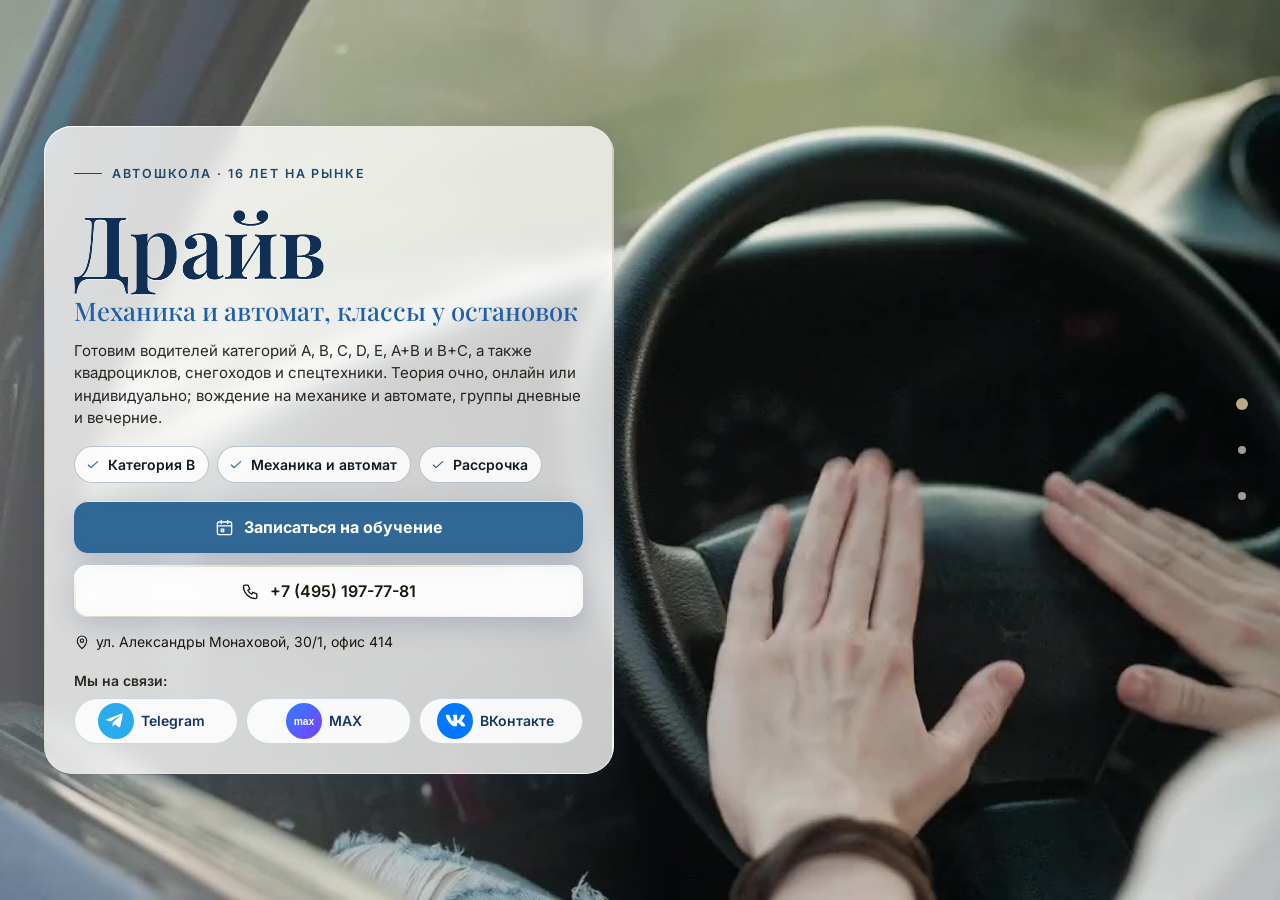
==== commit 0319faa9: "Автошкола: этап 1 — главная, цены, контакты" ====
--- a/index.html
+++ b/index.html
@@ -605,7 +605,7 @@
 <link rel="stylesheet" href="css/title-b.css?v=20261112f">
 <link rel="stylesheet" href="css/nevo.css?v=20261112f">
 <link rel="stylesheet" href="css/school.css?v=1">
-<script type="application/ld+json">{"@context": "https://schema.org", "@type": "DrivingSchool", "name": "Автошкола «Драйв»", "telephone": "+7 (495) 197-77-81", "email": "drive-msk@inbox.ru", "sameAs": ["https://t.me/+79173382939", "https://vk.com/club223403920"], "address": {"@type": "PostalAddress", "streetAddress": "ул. Александры Монаховой, 30/1, офис 414", "addressLocality": "Москва", "addressCountry": "RU"}, "geo": {"@type": "GeoCoordinates", "latitude": 55.5666002, "longitude": 37.4818622}, "department": [{"@type": "DrivingSchool", "name": "Автошкола «Драйв» — Коммунарка", "telephone": "+7 (495) 197-77-81", "address": {"@type": "PostalAddress", "streetAddress": "ул. Александры Монаховой, 30/1, офис 414", "addressLocality": "Москва", "addressCountry": "RU"}, "geo": {"@type": "GeoCoordinates", "latitude": 55.5666002, "longitude": 37.4818622}}, {"@type": "DrivingSchool", "name": "Автошкола «Драйв» — Текстильщики", "telephone": "+7 (495) 197-77-81", "address": {"@type": "PostalAddress", "streetAddress": "ул. Юных Ленинцев, 25 (2 этаж)", "addressLocality": "Москва", "addressCountry": "RU"}, "geo": {"@type": "GeoCoordinates", "latitude": 55.7003817, "longitude": 37.7408375}}, {"@type": "DrivingSchool", "name": "Автошкола «Драйв» — Сокольники", "telephone": "+7 (495) 197-77-81", "address": {"@type": "PostalAddress", "streetAddress": "Сокольническая пл., д. 4, корп. 1 (2 этаж)", "addressLocality": "Москва", "addressCountry": "RU"}, "geo": {"@type": "GeoCoordinates", "latitude": 55.7893816, "longitude": 37.678072}}, {"@type": "DrivingSchool", "name": "Автошкола «Драйв» — Красносельская", "telephone": "+7 (495) 197-77-81", "address": {"@type": "PostalAddress", "streetAddress": "ул. Краснопрудная, д. 7/9", "addressLocality": "Москва", "addressCountry": "RU"}, "geo": {"@type": "GeoCoordinates", "latitude": 55.7789065, "longitude": 37.6614221}}, {"@type": "DrivingSchool", "name": "Автошкола «Драйв» — Проспект Вернадского", "telephone": "+7 (495) 197-77-81", "address": {"@type": "PostalAddress", "streetAddress": "пр-т Вернадского, д. 33 (цокольный этаж)", "addressLocality": "Москва", "addressCountry": "RU"}, "geo": {"@type": "GeoCoordinates", "latitude": 55.6807075, "longitude": 37.5145311}}, {"@type": "DrivingSchool", "name": "Автошкола «Драйв» — Юго-западная", "telephone": "+7 (495) 197-77-81", "address": {"@type": "PostalAddress", "streetAddress": "пр-т Вернадского, д. 86Б", "addressLocality": "Москва", "addressCountry": "RU"}, "geo": {"@type": "GeoCoordinates", "latitude": 55.6613601, "longitude": 37.4814251}}, {"@type": "DrivingSchool", "name": "Автошкола «Драйв» — Юго-Западная", "telephone": "+7 (495) 197-77-81", "address": {"@type": "PostalAddress", "streetAddress": "ул. Никулинская, 2к1 (7 этаж)", "addressLocality": "Москва", "addressCountry": "RU"}, "geo": {"@type": "GeoCoordinates", "latitude": 55.6726249, "longitude": 37.4428565}}, {"@type": "DrivingSchool", "name": "Автошкола «Драйв» — Водный стадион", "telephone": "+7 (495) 197-77-81", "address": {"@type": "PostalAddress", "streetAddress": "ул. Адмирала Макарова, д. 45 (вход с торца)", "addressLocality": "Москва", "addressCountry": "RU"}, "geo": {"@type": "GeoCoordinates", "latitude": 55.8389627, "longitude": 37.4854667}}, {"@type": "DrivingSchool", "name": "Автошкола «Драйв» — Аэропорт", "telephone": "+7 (495) 197-77-81", "address": {"@type": "PostalAddress", "streetAddress": "Ленинградский пр-т, д. 66 (вход с торца)", "addressLocality": "Москва", "addressCountry": "RU"}, "geo": {"@type": "GeoCoordinates", "latitude": 55.8030029, "longitude": 37.5250893}}, {"@type": "DrivingSchool", "name": "Автошкола «Драйв» — Коломенская", "telephone": "+7 (495) 197-77-81", "address": {"@type": "PostalAddress", "streetAddress": "пр-т Андропова, д. 38", "addressLocality": "Москва", "addressCountry": "RU"}, "geo": {"@type": "GeoCoordinates", "latitude": 55.6745201, "longitude": 37.6617563}}, {"@type": "DrivingSchool", "name": "Автошкола «Драйв» — Домодедовская", "telephone": "+7 (495) 197-77-81", "address": {"@type": "PostalAddress", "streetAddress": "ул. Шипиловская, д. 28А (2 этаж)", "addressLocality": "Москва", "addressCountry": "RU"}, "geo": {"@type": "GeoCoordinates", "latitude": 55.618822, "longitude": 37.7152228}}, {"@type": "DrivingSchool", "name": "Автошкола «Драйв» — Красногвардейская", "telephone": "+7 (495) 197-77-81", "address": {"@type": "PostalAddress", "streetAddress": "Ореховый б-р, д. 45, корп. 1 (2 этаж)", "addressLocality": "Москва", "addressCountry": "RU"}, "geo": {"@type": "GeoCoordinates", "latitude": 55.6145177, "longitude": 37.7435416}}, {"@type": "DrivingSchool", "name": "Автошкола «Драйв» — Автозаводская", "telephone": "+7 (495) 197-77-81", "address": {"@type": "PostalAddress", "streetAddress": "ул. Мастеркова, д. 6, офис 212 (2 этаж)", "addressLocality": "Москва", "addressCountry": "RU"}, "geo": {"@type": "GeoCoordinates", "latitude": 55.7078699, "longitude": 37.656654}}, {"@type": "DrivingSchool", "name": "Автошкола «Драйв» — Крылатское", "telephone": "+7 (495) 197-77-81", "address": {"@type": "PostalAddress", "streetAddress": "Осенний б-р, д. 16 (1 этаж)", "addressLocality": "Москва", "addressCountry": "RU"}, "geo": {"@type": "GeoCoordinates", "latitude": 55.7606591, "longitude": 37.4085843}}, {"@type": "DrivingSchool", "name": "Автошкола «Драйв» — Молодежная", "telephone": "+7 (495) 197-77-81", "address": {"@type": "PostalAddress", "streetAddress": "ул. Ярцевская, д. 34, стр. 1 (2 этаж)", "addressLocality": "Москва", "addressCountry": "RU"}, "geo": {"@type": "GeoCoordinates", "latitude": 55.7416774, "longitude": 37.4194327}}, {"@type": "DrivingSchool", "name": "Автошкола «Драйв» — Кунцевская", "telephone": "+7 (495) 197-77-81", "address": {"@type": "PostalAddress", "streetAddress": "ул. Молдавская, д. 4", "addressLocality": "Москва", "addressCountry": "RU"}, "geo": {"@type": "GeoCoordinates", "latitude": 55.7309239, "longitude": 37.4416815}}, {"@type": "DrivingSchool", "name": "Автошкола «Драйв» — Первомайская", "telephone": "+7 (495) 197-77-81", "address": {"@type": "PostalAddress", "streetAddress": "ул. Первомайская, д. 69 (вход с торца)", "addressLocality": "Москва", "addressCountry": "RU"}, "geo": {"@type": "GeoCoordinates", "latitude": 55.7934304, "longitude": 37.7970128}}, {"@type": "DrivingSchool", "name": "Автошкола «Драйв» — Славянский бульвар", "telephone": "+7 (495) 197-77-81", "address": {"@type": "PostalAddress", "streetAddress": "Славянский б-р, д. 9, корп. 1 (вход с торца)", "addressLocality": "Москва", "addressCountry": "RU"}, "geo": {"@type": "GeoCoordinates", "latitude": 55.7263361, "longitude": 37.4677398}}, {"@type": "DrivingSchool", "name": "Автошкола «Драйв» — Бауманская", "telephone": "+7 (495) 197-77-81", "address": {"@type": "PostalAddress", "streetAddress": "ул. Бауманская, д. 32, стр. 2 (4 этаж)", "addressLocality": "Москва", "addressCountry": "RU"}, "geo": {"@type": "GeoCoordinates", "latitude": 55.7721346, "longitude": 37.6782191}}, {"@type": "DrivingSchool", "name": "Автошкола «Драйв» — Киевская", "telephone": "+7 (495) 197-77-81", "address": {"@type": "PostalAddress", "streetAddress": "ул. Большая Дорогомиловская, д. 10", "addressLocality": "Москва", "addressCountry": "RU"}, "geo": {"@type": "GeoCoordinates", "latitude": 55.7463675, "longitude": 37.5624868}}, {"@type": "DrivingSchool", "name": "Автошкола «Драйв» — Арбатская", "telephone": "+7 (495) 197-77-81", "address": {"@type": "PostalAddress", "streetAddress": "Калашный переулок, д. 2/10, офис 309 (3 этаж)", "addressLocality": "Москва", "addressCountry": "RU"}, "geo": {"@type": "GeoCoordinates", "latitude": 55.7539417, "longitude": 37.6025346}}, {"@type": "DrivingSchool", "name": "Автошкола «Драйв» — Проспект мира (Кольцевая)", "telephone": "+7 (495) 197-77-81", "address": {"@type": "PostalAddress", "streetAddress": "пр-т Мира, д. 26, стр. 1, офис 309 (3 этаж)", "addressLocality": "Москва", "addressCountry": "RU"}, "geo": {"@type": "GeoCoordinates", "latitude": 55.7772828, "longitude": 37.6351706}}, {"@type": "DrivingSchool", "name": "Автошкола «Драйв» — Таганская (Кольцевая)", "telephone": "+7 (495) 197-77-81", "address": {"@type": "PostalAddress", "streetAddress": "ул. Таганская, д. 1/2, стр. 2 (1 этаж)", "addressLocality": "Москва", "addressCountry": "RU"}, "geo": {"@type": "GeoCoordinates", "latitude": 55.7417946, "longitude": 37.6557365}}, {"@type": "DrivingSchool", "name": "Автошкола «Драйв» — Медведково", "telephone": "+7 (495) 197-77-81", "address": {"@type": "PostalAddress", "streetAddress": "ул. Широкая, д. 13А (3 этаж)", "addressLocality": "Москва", "addressCountry": "RU"}, "geo": {"@type": "GeoCoordinates", "latitude": 55.8881227, "longitude": 37.6624727}}, {"@type": "DrivingSchool", "name": "Автошкола «Драйв» — Бабушкинская", "telephone": "+7 (495) 197-77-81", "address": {"@type": "PostalAddress", "streetAddress": "ул. Менжинского, д. 32 (2 этаж)", "addressLocality": "Москва", "addressCountry": "RU"}, "geo": {"@type": "GeoCoordinates", "latitude": 55.8696377, "longitude": 37.6663108}}, {"@type": "DrivingSchool", "name": "Автошкола «Драйв» — Академическая", "telephone": "+7 (495) 197-77-81", "address": {"@type": "PostalAddress", "streetAddress": "пр-т 60-летия Октября, д. 18, корп. 1", "addressLocality": "Москва", "addressCountry": "RU"}, "geo": {"@type": "GeoCoordinates", "latitude": 55.6897275, "longitude": 37.5742311}}, {"@type": "DrivingSchool", "name": "Автошкола «Драйв» — Новые Черемушки", "telephone": "+7 (495) 197-77-81", "address": {"@type": "PostalAddress", "streetAddress": "ул. Гарибальди, д. 29, корп. 4 (2 этаж)", "addressLocality": "Москва", "addressCountry": "RU"}, "geo": {"@type": "GeoCoordinates", "latitude": 55.6696702, "longitude": 37.5599875}}, {"@type": "DrivingSchool", "name": "Автошкола «Драйв» — Беляево", "telephone": "+7 (495) 197-77-81", "address": {"@type": "PostalAddress", "streetAddress": "ул. Профсоюзная, д. 102, стр. 1 (3 этаж)", "addressLocality": "Москва", "addressCountry": "RU"}, "geo": {"@type": "GeoCoordinates", "latitude": 55.6437067, "longitude": 37.5262994}}, {"@type": "DrivingSchool", "name": "Автошкола «Драйв» — Ленинский проспект", "telephone": "+7 (495) 197-77-81", "address": {"@type": "PostalAddress", "streetAddress": "ул. Вавилова, д. 13А", "addressLocality": "Москва", "addressCountry": "RU"}, "geo": {"@type": "GeoCoordinates", "latitude": 55.7033973, "longitude": 37.5831315}}, {"@type": "DrivingSchool", "name": "Автошкола «Драйв» — Ясенево", "telephone": "+7 (495) 197-77-81", "address": {"@type": "PostalAddress", "streetAddress": "Новоясеневский пр-т, д. 7 (цокольный этаж)", "addressLocality": "Москва", "addressCountry": "RU"}, "geo": {"@type": "GeoCoordinates", "latitude": 55.6076708, "longitude": 37.5323583}}, {"@type": "DrivingSchool", "name": "Автошкола «Драйв» — ВДНХ", "telephone": "+7 (495) 197-77-81", "address": {"@type": "PostalAddress", "streetAddress": "пр-т Мира, д. 182", "addressLocality": "Москва", "addressCountry": "RU"}, "geo": {"@type": "GeoCoordinates", "latitude": 55.8256246, "longitude": 37.647349}}, {"@type": "DrivingSchool", "name": "Автошкола «Драйв» — Сходненская", "telephone": "+7 (495) 197-77-81", "address": {"@type": "PostalAddress", "streetAddress": "ул. Панфиловцев, д. 2 (цокольный этаж)", "addressLocality": "Москва", "addressCountry": "RU"}, "geo": {"@type": "GeoCoordinates", "latitude": 55.8516484, "longitude": 37.4403955}}, {"@type": "DrivingSchool", "name": "Автошкола «Драйв» — Октябрьское поле", "telephone": "+7 (495) 197-77-81", "address": {"@type": "PostalAddress", "streetAddress": "ул. Маршала Бирюзова, д. 19, офис 206 (2 этаж)", "addressLocality": "Москва", "addressCountry": "RU"}, "geo": {"@type": "GeoCoordinates", "latitude": 55.7943397, "longitude": 37.490981}}, {"@type": "DrivingSchool", "name": "Автошкола «Драйв» — Улица 1905 года", "telephone": "+7 (495) 197-77-81", "address": {"@type": "PostalAddress", "streetAddress": "ул. 1905 года, д. 7, стр. 1 (4 этаж)", "addressLocality": "Москва", "addressCountry": "RU"}, "geo": {"@type": "GeoCoordinates", "latitude": 55.7620309, "longitude": 37.5589071}}, {"@type": "DrivingSchool", "name": "Автошкола «Драйв» — Рязанский проспект", "telephone": "+7 (495) 197-77-81", "address": {"@type": "PostalAddress", "streetAddress": "Рязанский пр-т, д. 46, корп. 3 (2 этаж)", "addressLocality": "Москва", "addressCountry": "RU"}, "geo": {"@type": "GeoCoordinates", "latitude": 55.7170185, "longitude": 37.7932957}}, {"@type": "DrivingSchool", "name": "Автошкола «Драйв» — Рязанский проспект", "telephone": "+7 (495) 197-77-81", "address": {"@type": "PostalAddress", "streetAddress": "Рязанский пр-т, д. 76, стр. 1 (2 этаж)", "addressLocality": "Москва", "addressCountry": "RU"}, "geo": {"@type": "GeoCoordinates", "latitude": 55.7110577, "longitude": 37.8165213}}, {"@type": "DrivingSchool", "name": "Автошкола «Драйв» — Кузьминки", "telephone": "+7 (495) 197-77-81", "address": {"@type": "PostalAddress", "streetAddress": "Волгоградский пр-т, д. 117, корп. 3 (2 этаж)", "addressLocality": "Москва", "addressCountry": "RU"}, "geo": {"@type": "GeoCoordinates", "latitude": 55.7063061, "longitude": 37.7632601}}, {"@type": "DrivingSchool", "name": "Автошкола «Драйв» — Новогиреево", "telephone": "+7 (495) 197-77-81", "address": {"@type": "PostalAddress", "streetAddress": "Свободный пр-т, д. 33А (2 этаж)", "addressLocality": "Москва", "addressCountry": "RU"}, "geo": {"@type": "GeoCoordinates", "latitude": 55.7529492, "longitude": 37.8184231}}, {"@type": "DrivingSchool", "name": "Автошкола «Драйв» — Перово", "telephone": "+7 (495) 197-77-81", "address": {"@type": "PostalAddress", "streetAddress": "Зеленый пр-т, д. 15/37 (вход со двора)", "addressLocality": "Москва", "addressCountry": "RU"}, "geo": {"@type": "GeoCoordinates", "latitude": 55.7504169, "longitude": 37.7803828}}, {"@type": "DrivingSchool", "name": "Автошкола «Драйв» — Ломоносовский проспект", "telephone": "+7 (495) 197-77-81", "address": {"@type": "PostalAddress", "streetAddress": "Мичуринский пр-т, д. 8, стр. 1 (2 этаж)", "addressLocality": "Москва", "addressCountry": "RU"}, "geo": {"@type": "GeoCoordinates", "latitude": 55.7059793, "longitude": 37.5107737}}, {"@type": "DrivingSchool", "name": "Автошкола «Драйв» — Раменки", "telephone": "+7 (495) 197-77-81", "address": {"@type": "PostalAddress", "streetAddress": "Мичуринский пр-т, д. 27 (4 этаж)", "addressLocality": "Москва", "addressCountry": "RU"}, "geo": {"@type": "GeoCoordinates", "latitude": 55.6976096, "longitude": 37.5007123}}, {"@type": "DrivingSchool", "name": "Автошкола «Драйв» — Бибирево", "telephone": "+7 (495) 197-77-81", "address": {"@type": "PostalAddress", "streetAddress": "ул. Плещеева, д. 4, корп. 1, стр. 1 (2 этаж)", "addressLocality": "Москва", "addressCountry": "RU"}, "geo": {"@type": "GeoCoordinates", "latitude": 55.8830598, "longitude": 37.6055578}}, {"@type": "DrivingSchool", "name": "Автошкола «Драйв» — Нахимовский проспект", "telephone": "+7 (495) 197-77-81", "address": {"@type": "PostalAddress", "streetAddress": "Нахимовский пр-т, д. 9, корп. 1 (цокольный этаж)", "addressLocality": "Москва", "addressCountry": "RU"}, "geo": {"@type": "GeoCoordinates", "latitude": 55.6633564, "longitude": 37.6084885}}, {"@type": "DrivingSchool", "name": "Автошкола «Драйв» — Отрадное", "telephone": "+7 (495) 197-77-81", "address": {"@type": "PostalAddress", "streetAddress": "ул. Декабристов, д. 21Г (2 этаж)", "addressLocality": "Москва", "addressCountry": "RU"}, "geo": {"@type": "GeoCoordinates", "latitude": 55.8636833, "longitude": 37.6074059}}, {"@type": "DrivingSchool", "name": "Автошкола «Драйв» — Пражская", "telephone": "+7 (495) 197-77-81", "address": {"@type": "PostalAddress", "streetAddress": "ул. Красного Маяка, д. 4, корп. 1 (вход со двора)", "addressLocality": "Москва", "addressCountry": "RU"}, "geo": {"@type": "GeoCoordinates", "latitude": 55.61216, "longitude": 37.5993778}}, {"@type": "DrivingSchool", "name": "Автошкола «Драйв» — Чертановская", "telephone": "+7 (495) 197-77-81", "address": {"@type": "PostalAddress", "streetAddress": "ул. Чертановская, д. 1Г (2 этаж)", "addressLocality": "Москва", "addressCountry": "RU"}, "geo": {"@type": "GeoCoordinates", "latitude": 55.640176, "longitude": 37.6066049}}, {"@type": "DrivingSchool", "name": "Автошкола «Драйв» — Селигерская", "telephone": "+7 (495) 197-77-81", "address": {"@type": "PostalAddress", "streetAddress": "Дмитровское ш., д. 85, офис 314 (3 этаж)", "addressLocality": "Москва", "addressCountry": "RU"}, "geo": {"@type": "GeoCoordinates", "latitude": 55.8627953, "longitude": 37.547763}}, {"@type": "DrivingSchool", "name": "Автошкола «Драйв» — Марьина Роща", "telephone": "+7 (495) 197-77-81", "address": {"@type": "PostalAddress", "streetAddress": "ул. Шереметьевская, д. 6, корп. 1 (офисный центр, вход с торца)", "addressLocality": "Москва", "addressCountry": "RU"}, "geo": {"@type": "GeoCoordinates", "latitude": 55.796192, "longitude": 37.6186994}}, {"@type": "DrivingSchool", "name": "Автошкола «Драйв» — Люблино", "telephone": "+7 (495) 197-77-81", "address": {"@type": "PostalAddress", "streetAddress": "ул. Краснодарская, д. 65/18, стр. 2 (1 этаж)", "addressLocality": "Москва", "addressCountry": "RU"}, "geo": {"@type": "GeoCoordinates", "latitude": 55.6759788, "longitude": 37.771932}}, {"@type": "DrivingSchool", "name": "Автошкола «Драйв» — Люблино", "telephone": "+7 (495) 197-77-81", "address": {"@type": "PostalAddress", "streetAddress": "ул. Совхозная, д. 39 (4 этаж)", "addressLocality": "Москва", "addressCountry": "RU"}, "geo": {"@type": "GeoCoordinates", "latitude": 55.6738706, "longitude": 37.7605815}}, {"@type": "DrivingSchool", "name": "Автошкола «Драйв» — Марьино", "telephone": "+7 (495) 197-77-81", "address": {"@type": "PostalAddress", "streetAddress": "ул. Люблинская, д. 169, корп. 2, офис 510 (5 этаж)", "addressLocality": "Москва", "addressCountry": "RU"}, "geo": {"@type": "GeoCoordinates", "latitude": 55.6493571, "longitude": 37.7451605}}, {"@type": "DrivingSchool", "name": "Автошкола «Драйв» — Измайлово", "telephone": "+7 (495) 197-77-81", "address": {"@type": "PostalAddress", "streetAddress": "Окружной проезд, д. 16, оф. 235 (2 этаж)", "addressLocality": "Москва", "addressCountry": "RU"}, "geo": {"@type": "GeoCoordinates", "latitude": 55.7879631, "longitude": 37.7417146}}], "hasOfferCatalog": {"@type": "OfferCatalog", "name": "Обучение вождению", "itemListElement": [{"@type": "Offer", "itemOffered": {"@type": "Course", "name": "B  — «МИНИ» — Стоимость"}, "price": "30000", "priceCurrency": "RUB"}, {"@type": "Offer", "itemOffered": {"@type": "Course", "name": "B  — «СТАНДАРТ» — Стоимость"}, "price": "35000", "priceCurrency": "RUB"}, {"@type": "Offer", "itemOffered": {"@type": "Course", "name": "B  — «КОМФОРТ» — Стоимость"}, "price": "40000", "priceCurrency": "RUB"}, {"@type": "Offer", "itemOffered": {"@type": "Course", "name": "B  — «МАКСИ» — Стоимость"}, "price": "45000", "priceCurrency": "RUB"}, {"@type": "Offer", "itemOffered": {"@type": "Course", "name": "B  — «МАКСИ+» — Стоимость"}, "price": "54000", "priceCurrency": "RUB"}, {"@type": "Offer", "itemOffered": {"@type": "Course", "name": "B  — «ВИП» — Стоимость"}, "price": "30000", "priceCurrency": "RUB"}]}, "legalName": "ООО \"ДРАЙВ\" ИНН 9706017820"}</script>
+<script type="application/ld+json">{"@context": "https://schema.org", "@type": "DrivingSchool", "name": "Автошкола «Драйв»", "telephone": "+7 (495) 197-77-81", "email": "drive-msk@inbox.ru", "sameAs": ["https://t.me/+79173382939", "https://vk.com/club223403920"], "address": {"@type": "PostalAddress", "streetAddress": "ул. Александры Монаховой, 30/1, офис 414", "addressLocality": "Москва", "addressCountry": "RU"}, "geo": {"@type": "GeoCoordinates", "latitude": 55.7789065, "longitude": 37.6614221}, "department": [{"@type": "DrivingSchool", "name": "Автошкола «Драйв» — Красносельская", "telephone": "+7 (495) 197-77-81", "address": {"@type": "PostalAddress", "streetAddress": "ул. Краснопрудная, д. 7/9", "addressLocality": "Москва", "addressCountry": "RU"}, "geo": {"@type": "GeoCoordinates", "latitude": 55.7789065, "longitude": 37.6614221}}, {"@type": "DrivingSchool", "name": "Автошкола «Драйв» — Бауманская", "telephone": "+7 (495) 197-77-81", "address": {"@type": "PostalAddress", "streetAddress": "ул. Бауманская, д. 32, стр. 2 (4 этаж)", "addressLocality": "Москва", "addressCountry": "RU"}, "geo": {"@type": "GeoCoordinates", "latitude": 55.7721346, "longitude": 37.6782191}}, {"@type": "DrivingSchool", "name": "Автошкола «Драйв» — Киевская", "telephone": "+7 (495) 197-77-81", "address": {"@type": "PostalAddress", "streetAddress": "ул. Большая Дорогомиловская, д. 10", "addressLocality": "Москва", "addressCountry": "RU"}, "geo": {"@type": "GeoCoordinates", "latitude": 55.7463675, "longitude": 37.5624868}}, {"@type": "DrivingSchool", "name": "Автошкола «Драйв» — Арбатская", "telephone": "+7 (495) 197-77-81", "address": {"@type": "PostalAddress", "streetAddress": "Калашный переулок, д. 2/10, офис 309 (3 этаж)", "addressLocality": "Москва", "addressCountry": "RU"}, "geo": {"@type": "GeoCoordinates", "latitude": 55.7539417, "longitude": 37.6025346}}, {"@type": "DrivingSchool", "name": "Автошкола «Драйв» — Проспект мира (Кольцевая)", "telephone": "+7 (495) 197-77-81", "address": {"@type": "PostalAddress", "streetAddress": "пр-т Мира, д. 26, стр. 1, офис 309 (3 этаж)", "addressLocality": "Москва", "addressCountry": "RU"}, "geo": {"@type": "GeoCoordinates", "latitude": 55.7772828, "longitude": 37.6351706}}, {"@type": "DrivingSchool", "name": "Автошкола «Драйв» — Таганская (Кольцевая)", "telephone": "+7 (495) 197-77-81", "address": {"@type": "PostalAddress", "streetAddress": "ул. Таганская, д. 1/2, стр. 2 (1 этаж)", "addressLocality": "Москва", "addressCountry": "RU"}, "geo": {"@type": "GeoCoordinates", "latitude": 55.7417946, "longitude": 37.6557365}}, {"@type": "DrivingSchool", "name": "Автошкола «Драйв» — Улица 1905 года", "telephone": "+7 (495) 197-77-81", "address": {"@type": "PostalAddress", "streetAddress": "ул. 1905 года, д. 7, стр. 1 (4 этаж)", "addressLocality": "Москва", "addressCountry": "RU"}, "geo": {"@type": "GeoCoordinates", "latitude": 55.7620309, "longitude": 37.5589071}}, {"@type": "DrivingSchool", "name": "Автошкола «Драйв» — Сокольники", "telephone": "+7 (495) 197-77-81", "address": {"@type": "PostalAddress", "streetAddress": "Сокольническая пл., д. 4, корп. 1 (2 этаж)", "addressLocality": "Москва", "addressCountry": "RU"}, "geo": {"@type": "GeoCoordinates", "latitude": 55.7893816, "longitude": 37.678072}}, {"@type": "DrivingSchool", "name": "Автошкола «Драйв» — Медведково", "telephone": "+7 (495) 197-77-81", "address": {"@type": "PostalAddress", "streetAddress": "ул. Широкая, д. 13А (3 этаж)", "addressLocality": "Москва", "addressCountry": "RU"}, "geo": {"@type": "GeoCoordinates", "latitude": 55.8881227, "longitude": 37.6624727}}, {"@type": "DrivingSchool", "name": "Автошкола «Драйв» — Бабушкинская", "telephone": "+7 (495) 197-77-81", "address": {"@type": "PostalAddress", "streetAddress": "ул. Менжинского, д. 32 (2 этаж)", "addressLocality": "Москва", "addressCountry": "RU"}, "geo": {"@type": "GeoCoordinates", "latitude": 55.8696377, "longitude": 37.6663108}}, {"@type": "DrivingSchool", "name": "Автошкола «Драйв» — ВДНХ", "telephone": "+7 (495) 197-77-81", "address": {"@type": "PostalAddress", "streetAddress": "пр-т Мира, д. 182", "addressLocality": "Москва", "addressCountry": "RU"}, "geo": {"@type": "GeoCoordinates", "latitude": 55.8256246, "longitude": 37.647349}}, {"@type": "DrivingSchool", "name": "Автошкола «Драйв» — Бибирево", "telephone": "+7 (495) 197-77-81", "address": {"@type": "PostalAddress", "streetAddress": "ул. Плещеева, д. 4, корп. 1, стр. 1 (2 этаж)", "addressLocality": "Москва", "addressCountry": "RU"}, "geo": {"@type": "GeoCoordinates", "latitude": 55.8830598, "longitude": 37.6055578}}, {"@type": "DrivingSchool", "name": "Автошкола «Драйв» — Отрадное", "telephone": "+7 (495) 197-77-81", "address": {"@type": "PostalAddress", "streetAddress": "ул. Декабристов, д. 21Г (2 этаж)", "addressLocality": "Москва", "addressCountry": "RU"}, "geo": {"@type": "GeoCoordinates", "latitude": 55.8636833, "longitude": 37.6074059}}, {"@type": "DrivingSchool", "name": "Автошкола «Драйв» — Селигерская", "telephone": "+7 (495) 197-77-81", "address": {"@type": "PostalAddress", "streetAddress": "Дмитровское ш., д. 85, офис 314 (3 этаж)", "addressLocality": "Москва", "addressCountry": "RU"}, "geo": {"@type": "GeoCoordinates", "latitude": 55.8627953, "longitude": 37.547763}}, {"@type": "DrivingSchool", "name": "Автошкола «Драйв» — Марьина Роща", "telephone": "+7 (495) 197-77-81", "address": {"@type": "PostalAddress", "streetAddress": "ул. Шереметьевская, д. 6, корп. 1 (офисный центр, вход с торца)", "addressLocality": "Москва", "addressCountry": "RU"}, "geo": {"@type": "GeoCoordinates", "latitude": 55.796192, "longitude": 37.6186994}}, {"@type": "DrivingSchool", "name": "Автошкола «Драйв» — Измайлово", "telephone": "+7 (495) 197-77-81", "address": {"@type": "PostalAddress", "streetAddress": "Окружной проезд, д. 16, оф. 235 (2 этаж)", "addressLocality": "Москва", "addressCountry": "RU"}, "geo": {"@type": "GeoCoordinates", "latitude": 55.7879631, "longitude": 37.7417146}}, {"@type": "DrivingSchool", "name": "Автошкола «Драйв» — Текстильщики", "telephone": "+7 (495) 197-77-81", "address": {"@type": "PostalAddress", "streetAddress": "ул. Юных Ленинцев, 25 (2 этаж)", "addressLocality": "Москва", "addressCountry": "RU"}, "geo": {"@type": "GeoCoordinates", "latitude": 55.7003817, "longitude": 37.7408375}}, {"@type": "DrivingSchool", "name": "Автошкола «Драйв» — Красногвардейская", "telephone": "+7 (495) 197-77-81", "address": {"@type": "PostalAddress", "streetAddress": "Ореховый б-р, д. 45, корп. 1 (2 этаж)", "addressLocality": "Москва", "addressCountry": "RU"}, "geo": {"@type": "GeoCoordinates", "latitude": 55.6145177, "longitude": 37.7435416}}, {"@type": "DrivingSchool", "name": "Автошкола «Драйв» — Автозаводская", "telephone": "+7 (495) 197-77-81", "address": {"@type": "PostalAddress", "streetAddress": "ул. Мастеркова, д. 6, офис 212 (2 этаж)", "addressLocality": "Москва", "addressCountry": "RU"}, "geo": {"@type": "GeoCoordinates", "latitude": 55.7078699, "longitude": 37.656654}}, {"@type": "DrivingSchool", "name": "Автошкола «Драйв» — Первомайская", "telephone": "+7 (495) 197-77-81", "address": {"@type": "PostalAddress", "streetAddress": "ул. Первомайская, д. 69 (вход с торца)", "addressLocality": "Москва", "addressCountry": "RU"}, "geo": {"@type": "GeoCoordinates", "latitude": 55.7934304, "longitude": 37.7970128}}, {"@type": "DrivingSchool", "name": "Автошкола «Драйв» — Рязанский проспект", "telephone": "+7 (495) 197-77-81", "address": {"@type": "PostalAddress", "streetAddress": "Рязанский пр-т, д. 46, корп. 3 (2 этаж)", "addressLocality": "Москва", "addressCountry": "RU"}, "geo": {"@type": "GeoCoordinates", "latitude": 55.7170185, "longitude": 37.7932957}}, {"@type": "DrivingSchool", "name": "Автошкола «Драйв» — Рязанский проспект", "telephone": "+7 (495) 197-77-81", "address": {"@type": "PostalAddress", "streetAddress": "Рязанский пр-т, д. 76, стр. 1 (2 этаж)", "addressLocality": "Москва", "addressCountry": "RU"}, "geo": {"@type": "GeoCoordinates", "latitude": 55.7110577, "longitude": 37.8165213}}, {"@type": "DrivingSchool", "name": "Автошкола «Драйв» — Кузьминки", "telephone": "+7 (495) 197-77-81", "address": {"@type": "PostalAddress", "streetAddress": "Волгоградский пр-т, д. 117, корп. 3 (2 этаж)", "addressLocality": "Москва", "addressCountry": "RU"}, "geo": {"@type": "GeoCoordinates", "latitude": 55.7063061, "longitude": 37.7632601}}, {"@type": "DrivingSchool", "name": "Автошкола «Драйв» — Новогиреево", "telephone": "+7 (495) 197-77-81", "address": {"@type": "PostalAddress", "streetAddress": "Свободный пр-т, д. 33А (2 этаж)", "addressLocality": "Москва", "addressCountry": "RU"}, "geo": {"@type": "GeoCoordinates", "latitude": 55.7529492, "longitude": 37.8184231}}, {"@type": "DrivingSchool", "name": "Автошкола «Драйв» — Перово", "telephone": "+7 (495) 197-77-81", "address": {"@type": "PostalAddress", "streetAddress": "Зеленый пр-т, д. 15/37 (вход со двора)", "addressLocality": "Москва", "addressCountry": "RU"}, "geo": {"@type": "GeoCoordinates", "latitude": 55.7504169, "longitude": 37.7803828}}, {"@type": "DrivingSchool", "name": "Автошкола «Драйв» — Люблино", "telephone": "+7 (495) 197-77-81", "address": {"@type": "PostalAddress", "streetAddress": "ул. Краснодарская, д. 65/18, стр. 2 (1 этаж)", "addressLocality": "Москва", "addressCountry": "RU"}, "geo": {"@type": "GeoCoordinates", "latitude": 55.6759788, "longitude": 37.771932}}, {"@type": "DrivingSchool", "name": "Автошкола «Драйв» — Люблино", "telephone": "+7 (495) 197-77-81", "address": {"@type": "PostalAddress", "streetAddress": "ул. Совхозная, д. 39 (4 этаж)", "addressLocality": "Москва", "addressCountry": "RU"}, "geo": {"@type": "GeoCoordinates", "latitude": 55.6738706, "longitude": 37.7605815}}, {"@type": "DrivingSchool", "name": "Автошкола «Драйв» — Марьино", "telephone": "+7 (495) 197-77-81", "address": {"@type": "PostalAddress", "streetAddress": "ул. Люблинская, д. 169, корп. 2, офис 510 (5 этаж)", "addressLocality": "Москва", "addressCountry": "RU"}, "geo": {"@type": "GeoCoordinates", "latitude": 55.6493571, "longitude": 37.7451605}}, {"@type": "DrivingSchool", "name": "Автошкола «Драйв» — Коммунарка", "telephone": "+7 (495) 197-77-81", "address": {"@type": "PostalAddress", "streetAddress": "ул. Александры Монаховой, 30/1, офис 414", "addressLocality": "Москва", "addressCountry": "RU"}, "geo": {"@type": "GeoCoordinates", "latitude": 55.5666002, "longitude": 37.4818622}}, {"@type": "DrivingSchool", "name": "Автошкола «Драйв» — Проспект Вернадского", "telephone": "+7 (495) 197-77-81", "address": {"@type": "PostalAddress", "streetAddress": "пр-т Вернадского, д. 33 (цокольный этаж)", "addressLocality": "Москва", "addressCountry": "RU"}, "geo": {"@type": "GeoCoordinates", "latitude": 55.6807075, "longitude": 37.5145311}}, {"@type": "DrivingSchool", "name": "Автошкола «Драйв» — Юго-западная", "telephone": "+7 (495) 197-77-81", "address": {"@type": "PostalAddress", "streetAddress": "пр-т Вернадского, д. 86Б", "addressLocality": "Москва", "addressCountry": "RU"}, "geo": {"@type": "GeoCoordinates", "latitude": 55.6613601, "longitude": 37.4814251}}, {"@type": "DrivingSchool", "name": "Автошкола «Драйв» — Юго-Западная", "telephone": "+7 (495) 197-77-81", "address": {"@type": "PostalAddress", "streetAddress": "ул. Никулинская, 2к1 (7 этаж)", "addressLocality": "Москва", "addressCountry": "RU"}, "geo": {"@type": "GeoCoordinates", "latitude": 55.6726249, "longitude": 37.4428565}}, {"@type": "DrivingSchool", "name": "Автошкола «Драйв» — Коломенская", "telephone": "+7 (495) 197-77-81", "address": {"@type": "PostalAddress", "streetAddress": "пр-т Андропова, д. 38", "addressLocality": "Москва", "addressCountry": "RU"}, "geo": {"@type": "GeoCoordinates", "latitude": 55.6745201, "longitude": 37.6617563}}, {"@type": "DrivingSchool", "name": "Автошкола «Драйв» — Домодедовская", "telephone": "+7 (495) 197-77-81", "address": {"@type": "PostalAddress", "streetAddress": "ул. Шипиловская, д. 28А (2 этаж)", "addressLocality": "Москва", "addressCountry": "RU"}, "geo": {"@type": "GeoCoordinates", "latitude": 55.618822, "longitude": 37.7152228}}, {"@type": "DrivingSchool", "name": "Автошкола «Драйв» — Академическая", "telephone": "+7 (495) 197-77-81", "address": {"@type": "PostalAddress", "streetAddress": "пр-т 60-летия Октября, д. 18, корп. 1", "addressLocality": "Москва", "addressCountry": "RU"}, "geo": {"@type": "GeoCoordinates", "latitude": 55.6897275, "longitude": 37.5742311}}, {"@type": "DrivingSchool", "name": "Автошкола «Драйв» — Новые Черемушки", "telephone": "+7 (495) 197-77-81", "address": {"@type": "PostalAddress", "streetAddress": "ул. Гарибальди, д. 29, корп. 4 (2 этаж)", "addressLocality": "Москва", "addressCountry": "RU"}, "geo": {"@type": "GeoCoordinates", "latitude": 55.6696702, "longitude": 37.5599875}}, {"@type": "DrivingSchool", "name": "Автошкола «Драйв» — Беляево", "telephone": "+7 (495) 197-77-81", "address": {"@type": "PostalAddress", "streetAddress": "ул. Профсоюзная, д. 102, стр. 1 (3 этаж)", "addressLocality": "Москва", "addressCountry": "RU"}, "geo": {"@type": "GeoCoordinates", "latitude": 55.6437067, "longitude": 37.5262994}}, {"@type": "DrivingSchool", "name": "Автошкола «Драйв» — Ленинский проспект", "telephone": "+7 (495) 197-77-81", "address": {"@type": "PostalAddress", "streetAddress": "ул. Вавилова, д. 13А", "addressLocality": "Москва", "addressCountry": "RU"}, "geo": {"@type": "GeoCoordinates", "latitude": 55.7033973, "longitude": 37.5831315}}, {"@type": "DrivingSchool", "name": "Автошкола «Драйв» — Ясенево", "telephone": "+7 (495) 197-77-81", "address": {"@type": "PostalAddress", "streetAddress": "Новоясеневский пр-т, д. 7 (цокольный этаж)", "addressLocality": "Москва", "addressCountry": "RU"}, "geo": {"@type": "GeoCoordinates", "latitude": 55.6076708, "longitude": 37.5323583}}, {"@type": "DrivingSchool", "name": "Автошкола «Драйв» — Ломоносовский проспект", "telephone": "+7 (495) 197-77-81", "address": {"@type": "PostalAddress", "streetAddress": "Мичуринский пр-т, д. 8, стр. 1 (2 этаж)", "addressLocality": "Москва", "addressCountry": "RU"}, "geo": {"@type": "GeoCoordinates", "latitude": 55.7059793, "longitude": 37.5107737}}, {"@type": "DrivingSchool", "name": "Автошкола «Драйв» — Раменки", "telephone": "+7 (495) 197-77-81", "address": {"@type": "PostalAddress", "streetAddress": "Мичуринский пр-т, д. 27 (4 этаж)", "addressLocality": "Москва", "addressCountry": "RU"}, "geo": {"@type": "GeoCoordinates", "latitude": 55.6976096, "longitude": 37.5007123}}, {"@type": "DrivingSchool", "name": "Автошкола «Драйв» — Нахимовский проспект", "telephone": "+7 (495) 197-77-81", "address": {"@type": "PostalAddress", "streetAddress": "Нахимовский пр-т, д. 9, корп. 1 (цокольный этаж)", "addressLocality": "Москва", "addressCountry": "RU"}, "geo": {"@type": "GeoCoordinates", "latitude": 55.6633564, "longitude": 37.6084885}}, {"@type": "DrivingSchool", "name": "Автошкола «Драйв» — Пражская", "telephone": "+7 (495) 197-77-81", "address": {"@type": "PostalAddress", "streetAddress": "ул. Красного Маяка, д. 4, корп. 1 (вход со двора)", "addressLocality": "Москва", "addressCountry": "RU"}, "geo": {"@type": "GeoCoordinates", "latitude": 55.61216, "longitude": 37.5993778}}, {"@type": "DrivingSchool", "name": "Автошкола «Драйв» — Чертановская", "telephone": "+7 (495) 197-77-81", "address": {"@type": "PostalAddress", "streetAddress": "ул. Чертановская, д. 1Г (2 этаж)", "addressLocality": "Москва", "addressCountry": "RU"}, "geo": {"@type": "GeoCoordinates", "latitude": 55.640176, "longitude": 37.6066049}}, {"@type": "DrivingSchool", "name": "Автошкола «Драйв» — Водный стадион", "telephone": "+7 (495) 197-77-81", "address": {"@type": "PostalAddress", "streetAddress": "ул. Адмирала Макарова, д. 45 (вход с торца)", "addressLocality": "Москва", "addressCountry": "RU"}, "geo": {"@type": "GeoCoordinates", "latitude": 55.8389627, "longitude": 37.4854667}}, {"@type": "DrivingSchool", "name": "Автошкола «Драйв» — Аэропорт", "telephone": "+7 (495) 197-77-81", "address": {"@type": "PostalAddress", "streetAddress": "Ленинградский пр-т, д. 66 (вход с торца)", "addressLocality": "Москва", "addressCountry": "RU"}, "geo": {"@type": "GeoCoordinates", "latitude": 55.8030029, "longitude": 37.5250893}}, {"@type": "DrivingSchool", "name": "Автошкола «Драйв» — Крылатское", "telephone": "+7 (495) 197-77-81", "address": {"@type": "PostalAddress", "streetAddress": "Осенний б-р, д. 16 (1 этаж)", "addressLocality": "Москва", "addressCountry": "RU"}, "geo": {"@type": "GeoCoordinates", "latitude": 55.7606591, "longitude": 37.4085843}}, {"@type": "DrivingSchool", "name": "Автошкола «Драйв» — Молодежная", "telephone": "+7 (495) 197-77-81", "address": {"@type": "PostalAddress", "streetAddress": "ул. Ярцевская, д. 34, стр. 1 (2 этаж)", "addressLocality": "Москва", "addressCountry": "RU"}, "geo": {"@type": "GeoCoordinates", "latitude": 55.7416774, "longitude": 37.4194327}}, {"@type": "DrivingSchool", "name": "Автошкола «Драйв» — Кунцевская", "telephone": "+7 (495) 197-77-81", "address": {"@type": "PostalAddress", "streetAddress": "ул. Молдавская, д. 4", "addressLocality": "Москва", "addressCountry": "RU"}, "geo": {"@type": "GeoCoordinates", "latitude": 55.7309239, "longitude": 37.4416815}}, {"@type": "DrivingSchool", "name": "Автошкола «Драйв» — Славянский бульвар", "telephone": "+7 (495) 197-77-81", "address": {"@type": "PostalAddress", "streetAddress": "Славянский б-р, д. 9, корп. 1 (вход с торца)", "addressLocality": "Москва", "addressCountry": "RU"}, "geo": {"@type": "GeoCoordinates", "latitude": 55.7263361, "longitude": 37.4677398}}, {"@type": "DrivingSchool", "name": "Автошкола «Драйв» — Сходненская", "telephone": "+7 (495) 197-77-81", "address": {"@type": "PostalAddress", "streetAddress": "ул. Панфиловцев, д. 2 (цокольный этаж)", "addressLocality": "Москва", "addressCountry": "RU"}, "geo": {"@type": "GeoCoordinates", "latitude": 55.8516484, "longitude": 37.4403955}}, {"@type": "DrivingSchool", "name": "Автошкола «Драйв» — Октябрьское поле", "telephone": "+7 (495) 197-77-81", "address": {"@type": "PostalAddress", "streetAddress": "ул. Маршала Бирюзова, д. 19, офис 206 (2 этаж)", "addressLocality": "Москва", "addressCountry": "RU"}, "geo": {"@type": "GeoCoordinates", "latitude": 55.7943397, "longitude": 37.490981}}], "hasOfferCatalog": {"@type": "OfferCatalog", "name": "Обучение вождению", "itemListElement": [{"@type": "Offer", "itemOffered": {"@type": "Course", "name": "B  — «МИНИ» — Стоимость"}, "price": "30000", "priceCurrency": "RUB"}, {"@type": "Offer", "itemOffered": {"@type": "Course", "name": "B  — «СТАНДАРТ» — Стоимость"}, "price": "35000", "priceCurrency": "RUB"}, {"@type": "Offer", "itemOffered": {"@type": "Course", "name": "B  — «КОМФОРТ» — Стоимость"}, "price": "40000", "priceCurrency": "RUB"}, {"@type": "Offer", "itemOffered": {"@type": "Course", "name": "B  — «МАКСИ» — Стоимость"}, "price": "45000", "priceCurrency": "RUB"}, {"@type": "Offer", "itemOffered": {"@type": "Course", "name": "B  — «МАКСИ+» — Стоимость"}, "price": "54000", "priceCurrency": "RUB"}, {"@type": "Offer", "itemOffered": {"@type": "Course", "name": "B  — «ВИП» — Стоимость"}, "price": "30000", "priceCurrency": "RUB"}]}, "legalName": "ООО \"ДРАЙВ\" ИНН 9706017820"}</script>
 <style id="city-map-bg">
 /* Фон раздела «Как нас найти» — картинка города школы */
 #contacts .sec-bg{background:#1c2633}
@@ -745,17 +745,17 @@
 
 <!-- contacts -->
     <section class="sec nk-sec" id="contacts" data-title="nav_contacts">
-      <div class="sec-bg" aria-hidden="true"><picture class="city-bg"><source media="(max-width:760px)" srcset="img/city-bg-m.jpg"><img src="img/city-bg.jpg" alt="" loading="lazy" decoding="async"></picture><div class="a4bg vl-scheme" aria-hidden="true"><svg viewBox="0 0 1600 900" preserveAspectRatio="xMidYMid slice" focusable="false"><path class="vls-wave" d="M0 820 C 300 790, 700 850, 1000 810 S 1400 780, 1600 820M0 860 C 400 830, 800 890, 1600 850"/><path id="vlr1" class="vls-route" d="M425 761 Q747 499 1162 502"/><path id="vlr2" class="vls-route" d="M425 761 Q627 445 984 330"/><path id="vlr3" class="vls-route" d="M425 761 Q607 464 936 350"/><path id="vlr4" class="vls-route" d="M425 761 Q432 634 518 540"/><path id="vlr5" class="vls-route" d="M425 761 Q392 669 424 578"/><path id="vlr6" class="vls-route" d="M425 761 Q333 678 314 556"/><path id="vlr7" class="vls-route" d="M425 761 Q336 496 436 234"/><path id="vlr8" class="vls-route" d="M425 761 Q405 510 548 304"/><path id="vlr9" class="vls-route" d="M425 761 Q644 564 937 552"/><path id="vlr10" class="vls-route" d="M425 761 Q739 591 1089 660"/><path id="vlr11" class="vls-route" d="M425 761 Q781 580 1170 668"/><path id="vlr12" class="vls-route" d="M425 761 Q625 535 923 488"/><path id="vlr13" class="vls-route" d="M425 761 Q254 611 217 386"/><path id="vlr14" class="vls-route" d="M425 761 Q276 623 248 422"/><path id="vlr15" class="vls-route" d="M425 761 Q311 622 311 443"/><path id="vlr16" class="vls-route" d="M425 761 Q795 380 1322 322"/><path id="vlr17" class="vls-route" d="M425 761 Q350 614 385 452"/><path id="vlr18" class="vls-route" d="M425 761 Q633 462 984 363"/><path id="vlr19" class="vls-route" d="M425 761 Q478 546 655 413"/><path id="vlr20" class="vls-route" d="M425 761 Q532 518 769 399"/><path id="vlr21" class="vls-route" d="M425 761 Q570 479 862 354"/><path id="vlr22" class="vls-route" d="M425 761 Q612 502 920 422"/><path id="vlr23" class="vls-route" d="M425 761 Q571 357 939 139"/><path id="vlr24" class="vls-route" d="M425 761 Q582 373 950 175"/><path id="vlr25" class="vls-route" d="M425 761 Q514 594 688 523"/><path id="vlr26" class="vls-route" d="M425 761 Q501 621 648 561"/><path id="vlr27" class="vls-route" d="M425 761 Q462 663 552 612"/><path id="vlr28" class="vls-route" d="M425 761 Q522 577 714 496"/><path id="vlr29" class="vls-route" d="M425 761 Q483 695 569 681"/><path id="vlr30" class="vls-route" d="M425 761 Q571 426 896 260"/><path id="vlr31" class="vls-route" d="M425 761 Q267 506 307 210"/><path id="vlr32" class="vls-route" d="M425 761 Q359 536 451 321"/><path id="vlr33" class="vls-route" d="M425 761 Q467 532 645 383"/><path id="vlr34" class="vls-route" d="M425 761 Q816 456 1312 470"/><path id="vlr35" class="vls-route" d="M425 761 Q851 450 1378 482"/><path id="vlr36" class="vls-route" d="M425 761 Q777 482 1226 491"/><path id="vlr37" class="vls-route" d="M425 761 Q839 408 1383 401"/><path id="vlr38" class="vls-route" d="M425 761 Q786 430 1275 405"/><path id="vlr39" class="vls-route" d="M425 761 Q418 611 508 491"/><path id="vlr40" class="vls-route" d="M425 761 Q407 624 479 507"/><path id="vlr41" class="vls-route" d="M425 761 Q491 392 777 149"/><path id="vlr42" class="vls-route" d="M425 761 Q572 602 786 574"/><path id="vlr43" class="vls-route" d="M425 761 Q501 409 783 187"/><path id="vlr44" class="vls-route" d="M425 761 Q577 656 760 673"/><path id="vlr45" class="vls-route" d="M425 761 Q577 626 780 618"/><path id="vlr46" class="vls-route" d="M425 761 Q416 441 613 188"/><path id="vlr47" class="vls-route" d="M425 761 Q540 469 815 317"/><path id="vlr48" class="vls-route" d="M425 761 Q800 506 1251 549"/><path id="vlr49" class="vls-route" d="M425 761 Q785 514 1219 553"/><path id="vlr50" class="vls-route" d="M425 761 Q771 546 1175 601"/><path id="vlr51" class="vls-route" d="M425 761 Q718 414 1165 333"/><circle class="vls-ring" cx="425" cy="761" r="16" style="animation-delay:-0.00s"/><circle class="vls-pt" cx="425" cy="761" r="9"/><circle class="vls-ring" cx="1162" cy="502" r="16" style="animation-delay:-0.45s"/><circle class="vls-pt" cx="1162" cy="502" r="9"/><circle class="vls-ring" cx="984" cy="330" r="16" style="animation-delay:-0.90s"/><circle class="vls-pt" cx="984" cy="330" r="9"/><circle class="vls-ring" cx="936" cy="350" r="16" style="animation-delay:-1.35s"/><circle class="vls-pt" cx="936" cy="350" r="9"/><circle class="vls-ring" cx="518" cy="540" r="16" style="animation-delay:-1.80s"/><circle class="vls-pt" cx="518" cy="540" r="9"/><circle class="vls-ring" cx="424" cy="578" r="16" style="animation-delay:-2.25s"/><circle class="vls-pt" cx="424" cy="578" r="9"/><circle class="vls-ring" cx="314" cy="556" r="16" style="animation-delay:-2.70s"/><circle class="vls-pt" cx="314" cy="556" r="9"/><circle class="vls-ring" cx="436" cy="234" r="16" style="animation-delay:-3.15s"/><circle class="vls-pt" cx="436" cy="234" r="9"/><circle class="vls-ring" cx="548" cy="304" r="16" style="animation-delay:-3.60s"/><circle class="vls-pt" cx="548" cy="304" r="9"/><circle class="vls-ring" cx="937" cy="552" r="16" style="animation-delay:-4.05s"/><circle class="vls-pt" cx="937" cy="552" r="9"/><circle class="vls-ring" cx="1089" cy="660" r="16" style="animation-delay:-4.50s"/><circle class="vls-pt" cx="1089" cy="660" r="9"/><circle class="vls-ring" cx="1170" cy="668" r="16" style="animation-delay:-4.95s"/><circle class="vls-pt" cx="1170" cy="668" r="9"/><circle class="vls-ring" cx="923" cy="488" r="16" style="animation-delay:-5.40s"/><circle class="vls-pt" cx="923" cy="488" r="9"/><circle class="vls-ring" cx="217" cy="386" r="16" style="animation-delay:-5.85s"/><circle class="vls-pt" cx="217" cy="386" r="9"/><circle class="vls-ring" cx="248" cy="422" r="16" style="animation-delay:-6.30s"/><circle class="vls-pt" cx="248" cy="422" r="9"/><circle class="vls-ring" cx="311" cy="443" r="16" style="animation-delay:-6.75s"/><circle class="vls-pt" cx="311" cy="443" r="9"/><circle class="vls-ring" cx="1322" cy="322" r="16" style="animation-delay:-7.20s"/><circle class="vls-pt" cx="1322" cy="322" r="9"/><circle class="vls-ring" cx="385" cy="452" r="16" style="animation-delay:-7.65s"/><circle class="vls-pt" cx="385" cy="452" r="9"/><circle class="vls-ring" cx="984" cy="363" r="16" style="animation-delay:-8.10s"/><circle class="vls-pt" cx="984" cy="363" r="9"/><circle class="vls-ring" cx="655" cy="413" r="16" style="animation-delay:-8.55s"/><circle class="vls-pt" cx="655" cy="413" r="9"/><circle class="vls-ring" cx="769" cy="399" r="16" style="animation-delay:-9.00s"/><circle class="vls-pt" cx="769" cy="399" r="9"/><circle class="vls-ring" cx="862" cy="354" r="16" style="animation-delay:-9.45s"/><circle class="vls-pt" cx="862" cy="354" r="9"/><circle class="vls-ring" cx="920" cy="422" r="16" style="animation-delay:-9.90s"/><circle class="vls-pt" cx="920" cy="422" r="9"/><circle class="vls-ring" cx="939" cy="139" r="16" style="animation-delay:-10.35s"/><circle class="vls-pt" cx="939" cy="139" r="9"/><circle class="vls-ring" cx="950" cy="175" r="16" style="animation-delay:-10.80s"/><circle class="vls-pt" cx="950" cy="175" r="9"/><circle class="vls-ring" cx="688" cy="523" r="16" style="animation-delay:-11.25s"/><circle class="vls-pt" cx="688" cy="523" r="9"/><circle class="vls-ring" cx="648" cy="561" r="16" style="animation-delay:-11.70s"/><circle class="vls-pt" cx="648" cy="561" r="9"/><circle class="vls-ring" cx="552" cy="612" r="16" style="animation-delay:-12.15s"/><circle class="vls-pt" cx="552" cy="612" r="9"/><circle class="vls-ring" cx="714" cy="496" r="16" style="animation-delay:-12.60s"/><circle class="vls-pt" cx="714" cy="496" r="9"/><circle class="vls-ring" cx="569" cy="681" r="16" style="animation-delay:-13.05s"/><circle class="vls-pt" cx="569" cy="681" r="9"/><circle class="vls-ring" cx="896" cy="260" r="16" style="animation-delay:-13.50s"/><circle class="vls-pt" cx="896" cy="260" r="9"/><circle class="vls-ring" cx="307" cy="210" r="16" style="animation-delay:-13.95s"/><circle class="vls-pt" cx="307" cy="210" r="9"/><circle class="vls-ring" cx="451" cy="321" r="16" style="animation-delay:-14.40s"/><circle class="vls-pt" cx="451" cy="321" r="9"/><circle class="vls-ring" cx="645" cy="383" r="16" style="animation-delay:-14.85s"/><circle class="vls-pt" cx="645" cy="383" r="9"/><circle class="vls-ring" cx="1312" cy="470" r="16" style="animation-delay:-15.30s"/><circle class="vls-pt" cx="1312" cy="470" r="9"/><circle class="vls-ring" cx="1378" cy="482" r="16" style="animation-delay:-15.75s"/><circle class="vls-pt" cx="1378" cy="482" r="9"/><circle class="vls-ring" cx="1226" cy="491" r="16" style="animation-delay:-16.20s"/><circle class="vls-pt" cx="1226" cy="491" r="9"/><circle class="vls-ring" cx="1383" cy="401" r="16" style="animation-delay:-16.65s"/><circle class="vls-pt" cx="1383" cy="401" r="9"/><circle class="vls-ring" cx="1275" cy="405" r="16" style="animation-delay:-17.10s"/><circle class="vls-pt" cx="1275" cy="405" r="9"/><circle class="vls-ring" cx="508" cy="491" r="16" style="animation-delay:-17.55s"/><circle class="vls-pt" cx="508" cy="491" r="9"/><circle class="vls-ring" cx="479" cy="507" r="16" style="animation-delay:-18.00s"/><circle class="vls-pt" cx="479" cy="507" r="9"/><circle class="vls-ring" cx="777" cy="149" r="16" style="animation-delay:-18.45s"/><circle class="vls-pt" cx="777" cy="149" r="9"/><circle class="vls-ring" cx="786" cy="574" r="16" style="animation-delay:-18.90s"/><circle class="vls-pt" cx="786" cy="574" r="9"/><circle class="vls-ring" cx="783" cy="187" r="16" style="animation-delay:-19.35s"/><circle class="vls-pt" cx="783" cy="187" r="9"/><circle class="vls-ring" cx="760" cy="673" r="16" style="animation-delay:-19.80s"/><circle class="vls-pt" cx="760" cy="673" r="9"/><circle class="vls-ring" cx="780" cy="618" r="16" style="animation-delay:-20.25s"/><circle class="vls-pt" cx="780" cy="618" r="9"/><circle class="vls-ring" cx="613" cy="188" r="16" style="animation-delay:-20.70s"/><circle class="vls-pt" cx="613" cy="188" r="9"/><circle class="vls-ring" cx="815" cy="317" r="16" style="animation-delay:-21.15s"/><circle class="vls-pt" cx="815" cy="317" r="9"/><circle class="vls-ring" cx="1251" cy="549" r="16" style="animation-delay:-21.60s"/><circle class="vls-pt" cx="1251" cy="549" r="9"/><circle class="vls-ring" cx="1219" cy="553" r="16" style="animation-delay:-22.05s"/><circle class="vls-pt" cx="1219" cy="553" r="9"/><circle class="vls-ring" cx="1175" cy="601" r="16" style="animation-delay:-22.50s"/><circle class="vls-pt" cx="1175" cy="601" r="9"/><circle class="vls-ring" cx="1165" cy="333" r="16" style="animation-delay:-22.95s"/><circle class="vls-pt" cx="1165" cy="333" r="9"/><circle class="vls-hub" cx="425" cy="761" r="13"/><circle class="vls-dot" r="6"><animateMotion dur="4.9s" begin="-0.7s" repeatCount="indefinite"><mpath href="#vlr1"/></animateMotion></circle><circle class="vls-dot" r="6"><animateMotion dur="5.8s" begin="-1.4s" repeatCount="indefinite"><mpath href="#vlr2"/></animateMotion></circle><circle class="vls-dot" r="6"><animateMotion dur="6.7s" begin="-2.1s" repeatCount="indefinite"><mpath href="#vlr3"/></animateMotion></circle><circle class="vls-dot" r="6"><animateMotion dur="4.0s" begin="-2.8s" repeatCount="indefinite"><mpath href="#vlr4"/></animateMotion></circle><circle class="vls-dot" r="6"><animateMotion dur="4.9s" begin="-3.5s" repeatCount="indefinite"><mpath href="#vlr5"/></animateMotion></circle><circle class="vls-dot" r="6"><animateMotion dur="5.8s" begin="-4.2s" repeatCount="indefinite"><mpath href="#vlr6"/></animateMotion></circle><circle class="vls-dot" r="6"><animateMotion dur="6.7s" begin="-4.9s" repeatCount="indefinite"><mpath href="#vlr7"/></animateMotion></circle><circle class="vls-dot" r="6"><animateMotion dur="4.0s" begin="-5.6s" repeatCount="indefinite"><mpath href="#vlr8"/></animateMotion></circle><circle class="vls-dot" r="6"><animateMotion dur="4.9s" begin="-6.3s" repeatCount="indefinite"><mpath href="#vlr9"/></animateMotion></circle><circle class="vls-dot" r="6"><animateMotion dur="5.8s" begin="-7.0s" repeatCount="indefinite"><mpath href="#vlr10"/></animateMotion></circle><circle class="vls-dot" r="6"><animateMotion dur="6.7s" begin="-7.7s" repeatCount="indefinite"><mpath href="#vlr11"/></animateMotion></circle><circle class="vls-dot" r="6"><animateMotion dur="4.0s" begin="-8.4s" repeatCount="indefinite"><mpath href="#vlr12"/></animateMotion></circle><circle class="vls-dot" r="6"><animateMotion dur="4.9s" begin="-9.1s" repeatCount="indefinite"><mpath href="#vlr13"/></animateMotion></circle><circle class="vls-dot" r="6"><animateMotion dur="5.8s" begin="-9.8s" repeatCount="indefinite"><mpath href="#vlr14"/></animateMotion></circle><circle class="vls-dot" r="6"><animateMotion dur="6.7s" begin="-10.5s" repeatCount="indefinite"><mpath href="#vlr15"/></animateMotion></circle><circle class="vls-dot" r="6"><animateMotion dur="4.0s" begin="-11.2s" repeatCount="indefinite"><mpath href="#vlr16"/></animateMotion></circle><circle class="vls-dot" r="6"><animateMotion dur="4.9s" begin="-11.9s" repeatCount="indefinite"><mpath href="#vlr17"/></animateMotion></circle><circle class="vls-dot" r="6"><animateMotion dur="5.8s" begin="-12.6s" repeatCount="indefinite"><mpath href="#vlr18"/></animateMotion></circle><circle class="vls-dot" r="6"><animateMotion dur="6.7s" begin="-13.3s" repeatCount="indefinite"><mpath href="#vlr19"/></animateMotion></circle><circle class="vls-dot" r="6"><animateMotion dur="4.0s" begin="-14.0s" repeatCount="indefinite"><mpath href="#vlr20"/></animateMotion></circle><circle class="vls-dot" r="6"><animateMotion dur="4.9s" begin="-14.7s" repeatCount="indefinite"><mpath href="#vlr21"/></animateMotion></circle><circle class="vls-dot" r="6"><animateMotion dur="5.8s" begin="-15.4s" repeatCount="indefinite"><mpath href="#vlr22"/></animateMotion></circle><circle class="vls-dot" r="6"><animateMotion dur="6.7s" begin="-16.1s" repeatCount="indefinite"><mpath href="#vlr23"/></animateMotion></circle><circle class="vls-dot" r="6"><animateMotion dur="4.0s" begin="-16.8s" repeatCount="indefinite"><mpath href="#vlr24"/></animateMotion></circle><circle class="vls-dot" r="6"><animateMotion dur="4.9s" begin="-17.5s" repeatCount="indefinite"><mpath href="#vlr25"/></animateMotion></circle><circle class="vls-dot" r="6"><animateMotion dur="5.8s" begin="-18.2s" repeatCount="indefinite"><mpath href="#vlr26"/></animateMotion></circle><circle class="vls-dot" r="6"><animateMotion dur="6.7s" begin="-18.9s" repeatCount="indefinite"><mpath href="#vlr27"/></animateMotion></circle><circle class="vls-dot" r="6"><animateMotion dur="4.0s" begin="-19.6s" repeatCount="indefinite"><mpath href="#vlr28"/></animateMotion></circle><circle class="vls-dot" r="6"><animateMotion dur="4.9s" begin="-20.3s" repeatCount="indefinite"><mpath href="#vlr29"/></animateMotion></circle><circle class="vls-dot" r="6"><animateMotion dur="5.8s" begin="-21.0s" repeatCount="indefinite"><mpath href="#vlr30"/></animateMotion></circle><circle class="vls-dot" r="6"><animateMotion dur="6.7s" begin="-21.7s" repeatCount="indefinite"><mpath href="#vlr31"/></animateMotion></circle><circle class="vls-dot" r="6"><animateMotion dur="4.0s" begin="-22.4s" repeatCount="indefinite"><mpath href="#vlr32"/></animateMotion></circle><circle class="vls-dot" r="6"><animateMotion dur="4.9s" begin="-23.1s" repeatCount="indefinite"><mpath href="#vlr33"/></animateMotion></circle><circle class="vls-dot" r="6"><animateMotion dur="5.8s" begin="-23.8s" repeatCount="indefinite"><mpath href="#vlr34"/></animateMotion></circle><circle class="vls-dot" r="6"><animateMotion dur="6.7s" begin="-24.5s" repeatCount="indefinite"><mpath href="#vlr35"/></animateMotion></circle><circle class="vls-dot" r="6"><animateMotion dur="4.0s" begin="-25.2s" repeatCount="indefinite"><mpath href="#vlr36"/></animateMotion></circle><circle class="vls-dot" r="6"><animateMotion dur="4.9s" begin="-25.9s" repeatCount="indefinite"><mpath href="#vlr37"/></animateMotion></circle><circle class="vls-dot" r="6"><animateMotion dur="5.8s" begin="-26.6s" repeatCount="indefinite"><mpath href="#vlr38"/></animateMotion></circle><circle class="vls-dot" r="6"><animateMotion dur="6.7s" begin="-27.3s" repeatCount="indefinite"><mpath href="#vlr39"/></animateMotion></circle><circle class="vls-dot" r="6"><animateMotion dur="4.0s" begin="-28.0s" repeatCount="indefinite"><mpath href="#vlr40"/></animateMotion></circle><circle class="vls-dot" r="6"><animateMotion dur="4.9s" begin="-28.7s" repeatCount="indefinite"><mpath href="#vlr41"/></animateMotion></circle><circle class="vls-dot" r="6"><animateMotion dur="5.8s" begin="-29.4s" repeatCount="indefinite"><mpath href="#vlr42"/></animateMotion></circle><circle class="vls-dot" r="6"><animateMotion dur="6.7s" begin="-30.1s" repeatCount="indefinite"><mpath href="#vlr43"/></animateMotion></circle><circle class="vls-dot" r="6"><animateMotion dur="4.0s" begin="-30.8s" repeatCount="indefinite"><mpath href="#vlr44"/></animateMotion></circle><circle class="vls-dot" r="6"><animateMotion dur="4.9s" begin="-31.5s" repeatCount="indefinite"><mpath href="#vlr45"/></animateMotion></circle><circle class="vls-dot" r="6"><animateMotion dur="5.8s" begin="-32.2s" repeatCount="indefinite"><mpath href="#vlr46"/></animateMotion></circle><circle class="vls-dot" r="6"><animateMotion dur="6.7s" begin="-32.9s" repeatCount="indefinite"><mpath href="#vlr47"/></animateMotion></circle><circle class="vls-dot" r="6"><animateMotion dur="4.0s" begin="-33.6s" repeatCount="indefinite"><mpath href="#vlr48"/></animateMotion></circle><circle class="vls-dot" r="6"><animateMotion dur="4.9s" begin="-34.3s" repeatCount="indefinite"><mpath href="#vlr49"/></animateMotion></circle><circle class="vls-dot" r="6"><animateMotion dur="5.8s" begin="-35.0s" repeatCount="indefinite"><mpath href="#vlr50"/></animateMotion></circle><circle class="vls-dot" r="6"><animateMotion dur="6.7s" begin="-35.7s" repeatCount="indefinite"><mpath href="#vlr51"/></animateMotion></circle></svg></div></div>
+      <div class="sec-bg" aria-hidden="true"><picture class="city-bg"><source media="(max-width:760px)" srcset="img/city-bg-m.jpg"><img src="img/city-bg.jpg" alt="" loading="lazy" decoding="async"></picture><div class="a4bg vl-scheme" aria-hidden="true"><svg viewBox="0 0 1600 900" preserveAspectRatio="xMidYMid slice" focusable="false"><path class="vls-wave" d="M0 820 C 300 790, 700 850, 1000 810 S 1400 780, 1600 820M0 860 C 400 830, 800 890, 1600 850"/><path id="vlr1" class="vls-route" d="M936 350 Q963 348 984 363"/><path id="vlr2" class="vls-route" d="M936 350 Q807 433 655 413"/><path id="vlr3" class="vls-route" d="M936 350 Q861 405 769 399"/><path id="vlr4" class="vls-route" d="M936 350 Q900 365 862 354"/><path id="vlr5" class="vls-route" d="M936 350 Q941 389 920 422"/><path id="vlr6" class="vls-route" d="M936 350 Q796 419 645 383"/><path id="vlr7" class="vls-route" d="M936 350 Q956 332 984 330"/><path id="vlr8" class="vls-route" d="M936 350 Q900 244 939 139"/><path id="vlr9" class="vls-route" d="M936 350 Q912 260 950 175"/><path id="vlr10" class="vls-route" d="M936 350 Q900 312 896 260"/><path id="vlr11" class="vls-route" d="M936 350 Q821 278 777 149"/><path id="vlr12" class="vls-route" d="M936 350 Q830 296 783 187"/><path id="vlr13" class="vls-route" d="M936 350 Q745 328 613 188"/><path id="vlr14" class="vls-route" d="M936 350 Q870 356 815 317"/><path id="vlr15" class="vls-route" d="M936 350 Q1047 301 1165 333"/><path id="vlr16" class="vls-route" d="M936 350 Q1077 386 1162 502"/><path id="vlr17" class="vls-route" d="M936 350 Q1110 467 1170 668"/><path id="vlr18" class="vls-route" d="M936 350 Q954 421 923 488"/><path id="vlr19" class="vls-route" d="M936 350 Q1124 267 1322 322"/><path id="vlr20" class="vls-route" d="M936 350 Q1145 343 1312 470"/><path id="vlr21" class="vls-route" d="M936 350 Q1181 337 1378 482"/><path id="vlr22" class="vls-route" d="M936 350 Q1106 368 1226 491"/><path id="vlr23" class="vls-route" d="M936 350 Q1169 295 1383 401"/><path id="vlr24" class="vls-route" d="M936 350 Q1116 317 1275 405"/><path id="vlr25" class="vls-route" d="M936 350 Q1129 393 1251 549"/><path id="vlr26" class="vls-route" d="M936 350 Q1114 401 1219 553"/><path id="vlr27" class="vls-route" d="M936 350 Q1101 433 1175 601"/><path id="vlr28" class="vls-route" d="M936 350 Q755 647 425 761"/><path id="vlr29" class="vls-route" d="M936 350 Q762 521 518 540"/><path id="vlr30" class="vls-route" d="M936 350 Q721 556 424 578"/><path id="vlr31" class="vls-route" d="M936 350 Q662 565 314 556"/><path id="vlr32" class="vls-route" d="M936 350 Q973 451 937 552"/><path id="vlr33" class="vls-route" d="M936 350 Q1069 478 1089 660"/><path id="vlr34" class="vls-route" d="M936 350 Q843 481 688 523"/><path id="vlr35" class="vls-route" d="M936 350 Q830 508 648 561"/><path id="vlr36" class="vls-route" d="M936 350 Q791 550 552 612"/><path id="vlr37" class="vls-route" d="M936 350 Q851 463 714 496"/><path id="vlr38" class="vls-route" d="M936 350 Q812 582 569 681"/><path id="vlr39" class="vls-route" d="M936 350 Q747 498 508 491"/><path id="vlr40" class="vls-route" d="M936 350 Q736 511 479 507"/><path id="vlr41" class="vls-route" d="M936 350 Q901 489 786 574"/><path id="vlr42" class="vls-route" d="M936 350 Q906 543 760 673"/><path id="vlr43" class="vls-route" d="M936 350 Q907 513 780 618"/><path id="vlr44" class="vls-route" d="M936 350 Q665 382 436 234"/><path id="vlr45" class="vls-route" d="M936 350 Q734 397 548 304"/><path id="vlr46" class="vls-route" d="M936 350 Q583 498 217 386"/><path id="vlr47" class="vls-route" d="M936 350 Q605 510 248 422"/><path id="vlr48" class="vls-route" d="M936 350 Q640 509 311 443"/><path id="vlr49" class="vls-route" d="M936 350 Q679 500 385 452"/><path id="vlr50" class="vls-route" d="M936 350 Q597 393 307 210"/><path id="vlr51" class="vls-route" d="M936 350 Q688 423 451 321"/><circle class="vls-ring" cx="936" cy="350" r="16" style="animation-delay:-0.00s"/><circle class="vls-pt" cx="936" cy="350" r="9"/><circle class="vls-ring" cx="984" cy="363" r="16" style="animation-delay:-0.45s"/><circle class="vls-pt" cx="984" cy="363" r="9"/><circle class="vls-ring" cx="655" cy="413" r="16" style="animation-delay:-0.90s"/><circle class="vls-pt" cx="655" cy="413" r="9"/><circle class="vls-ring" cx="769" cy="399" r="16" style="animation-delay:-1.35s"/><circle class="vls-pt" cx="769" cy="399" r="9"/><circle class="vls-ring" cx="862" cy="354" r="16" style="animation-delay:-1.80s"/><circle class="vls-pt" cx="862" cy="354" r="9"/><circle class="vls-ring" cx="920" cy="422" r="16" style="animation-delay:-2.25s"/><circle class="vls-pt" cx="920" cy="422" r="9"/><circle class="vls-ring" cx="645" cy="383" r="16" style="animation-delay:-2.70s"/><circle class="vls-pt" cx="645" cy="383" r="9"/><circle class="vls-ring" cx="984" cy="330" r="16" style="animation-delay:-3.15s"/><circle class="vls-pt" cx="984" cy="330" r="9"/><circle class="vls-ring" cx="939" cy="139" r="16" style="animation-delay:-3.60s"/><circle class="vls-pt" cx="939" cy="139" r="9"/><circle class="vls-ring" cx="950" cy="175" r="16" style="animation-delay:-4.05s"/><circle class="vls-pt" cx="950" cy="175" r="9"/><circle class="vls-ring" cx="896" cy="260" r="16" style="animation-delay:-4.50s"/><circle class="vls-pt" cx="896" cy="260" r="9"/><circle class="vls-ring" cx="777" cy="149" r="16" style="animation-delay:-4.95s"/><circle class="vls-pt" cx="777" cy="149" r="9"/><circle class="vls-ring" cx="783" cy="187" r="16" style="animation-delay:-5.40s"/><circle class="vls-pt" cx="783" cy="187" r="9"/><circle class="vls-ring" cx="613" cy="188" r="16" style="animation-delay:-5.85s"/><circle class="vls-pt" cx="613" cy="188" r="9"/><circle class="vls-ring" cx="815" cy="317" r="16" style="animation-delay:-6.30s"/><circle class="vls-pt" cx="815" cy="317" r="9"/><circle class="vls-ring" cx="1165" cy="333" r="16" style="animation-delay:-6.75s"/><circle class="vls-pt" cx="1165" cy="333" r="9"/><circle class="vls-ring" cx="1162" cy="502" r="16" style="animation-delay:-7.20s"/><circle class="vls-pt" cx="1162" cy="502" r="9"/><circle class="vls-ring" cx="1170" cy="668" r="16" style="animation-delay:-7.65s"/><circle class="vls-pt" cx="1170" cy="668" r="9"/><circle class="vls-ring" cx="923" cy="488" r="16" style="animation-delay:-8.10s"/><circle class="vls-pt" cx="923" cy="488" r="9"/><circle class="vls-ring" cx="1322" cy="322" r="16" style="animation-delay:-8.55s"/><circle class="vls-pt" cx="1322" cy="322" r="9"/><circle class="vls-ring" cx="1312" cy="470" r="16" style="animation-delay:-9.00s"/><circle class="vls-pt" cx="1312" cy="470" r="9"/><circle class="vls-ring" cx="1378" cy="482" r="16" style="animation-delay:-9.45s"/><circle class="vls-pt" cx="1378" cy="482" r="9"/><circle class="vls-ring" cx="1226" cy="491" r="16" style="animation-delay:-9.90s"/><circle class="vls-pt" cx="1226" cy="491" r="9"/><circle class="vls-ring" cx="1383" cy="401" r="16" style="animation-delay:-10.35s"/><circle class="vls-pt" cx="1383" cy="401" r="9"/><circle class="vls-ring" cx="1275" cy="405" r="16" style="animation-delay:-10.80s"/><circle class="vls-pt" cx="1275" cy="405" r="9"/><circle class="vls-ring" cx="1251" cy="549" r="16" style="animation-delay:-11.25s"/><circle class="vls-pt" cx="1251" cy="549" r="9"/><circle class="vls-ring" cx="1219" cy="553" r="16" style="animation-delay:-11.70s"/><circle class="vls-pt" cx="1219" cy="553" r="9"/><circle class="vls-ring" cx="1175" cy="601" r="16" style="animation-delay:-12.15s"/><circle class="vls-pt" cx="1175" cy="601" r="9"/><circle class="vls-ring" cx="425" cy="761" r="16" style="animation-delay:-12.60s"/><circle class="vls-pt" cx="425" cy="761" r="9"/><circle class="vls-ring" cx="518" cy="540" r="16" style="animation-delay:-13.05s"/><circle class="vls-pt" cx="518" cy="540" r="9"/><circle class="vls-ring" cx="424" cy="578" r="16" style="animation-delay:-13.50s"/><circle class="vls-pt" cx="424" cy="578" r="9"/><circle class="vls-ring" cx="314" cy="556" r="16" style="animation-delay:-13.95s"/><circle class="vls-pt" cx="314" cy="556" r="9"/><circle class="vls-ring" cx="937" cy="552" r="16" style="animation-delay:-14.40s"/><circle class="vls-pt" cx="937" cy="552" r="9"/><circle class="vls-ring" cx="1089" cy="660" r="16" style="animation-delay:-14.85s"/><circle class="vls-pt" cx="1089" cy="660" r="9"/><circle class="vls-ring" cx="688" cy="523" r="16" style="animation-delay:-15.30s"/><circle class="vls-pt" cx="688" cy="523" r="9"/><circle class="vls-ring" cx="648" cy="561" r="16" style="animation-delay:-15.75s"/><circle class="vls-pt" cx="648" cy="561" r="9"/><circle class="vls-ring" cx="552" cy="612" r="16" style="animation-delay:-16.20s"/><circle class="vls-pt" cx="552" cy="612" r="9"/><circle class="vls-ring" cx="714" cy="496" r="16" style="animation-delay:-16.65s"/><circle class="vls-pt" cx="714" cy="496" r="9"/><circle class="vls-ring" cx="569" cy="681" r="16" style="animation-delay:-17.10s"/><circle class="vls-pt" cx="569" cy="681" r="9"/><circle class="vls-ring" cx="508" cy="491" r="16" style="animation-delay:-17.55s"/><circle class="vls-pt" cx="508" cy="491" r="9"/><circle class="vls-ring" cx="479" cy="507" r="16" style="animation-delay:-18.00s"/><circle class="vls-pt" cx="479" cy="507" r="9"/><circle class="vls-ring" cx="786" cy="574" r="16" style="animation-delay:-18.45s"/><circle class="vls-pt" cx="786" cy="574" r="9"/><circle class="vls-ring" cx="760" cy="673" r="16" style="animation-delay:-18.90s"/><circle class="vls-pt" cx="760" cy="673" r="9"/><circle class="vls-ring" cx="780" cy="618" r="16" style="animation-delay:-19.35s"/><circle class="vls-pt" cx="780" cy="618" r="9"/><circle class="vls-ring" cx="436" cy="234" r="16" style="animation-delay:-19.80s"/><circle class="vls-pt" cx="436" cy="234" r="9"/><circle class="vls-ring" cx="548" cy="304" r="16" style="animation-delay:-20.25s"/><circle class="vls-pt" cx="548" cy="304" r="9"/><circle class="vls-ring" cx="217" cy="386" r="16" style="animation-delay:-20.70s"/><circle class="vls-pt" cx="217" cy="386" r="9"/><circle class="vls-ring" cx="248" cy="422" r="16" style="animation-delay:-21.15s"/><circle class="vls-pt" cx="248" cy="422" r="9"/><circle class="vls-ring" cx="311" cy="443" r="16" style="animation-delay:-21.60s"/><circle class="vls-pt" cx="311" cy="443" r="9"/><circle class="vls-ring" cx="385" cy="452" r="16" style="animation-delay:-22.05s"/><circle class="vls-pt" cx="385" cy="452" r="9"/><circle class="vls-ring" cx="307" cy="210" r="16" style="animation-delay:-22.50s"/><circle class="vls-pt" cx="307" cy="210" r="9"/><circle class="vls-ring" cx="451" cy="321" r="16" style="animation-delay:-22.95s"/><circle class="vls-pt" cx="451" cy="321" r="9"/><circle class="vls-hub" cx="936" cy="350" r="13"/><circle class="vls-dot" r="6"><animateMotion dur="4.9s" begin="-0.7s" repeatCount="indefinite"><mpath href="#vlr1"/></animateMotion></circle><circle class="vls-dot" r="6"><animateMotion dur="5.8s" begin="-1.4s" repeatCount="indefinite"><mpath href="#vlr2"/></animateMotion></circle><circle class="vls-dot" r="6"><animateMotion dur="6.7s" begin="-2.1s" repeatCount="indefinite"><mpath href="#vlr3"/></animateMotion></circle><circle class="vls-dot" r="6"><animateMotion dur="4.0s" begin="-2.8s" repeatCount="indefinite"><mpath href="#vlr4"/></animateMotion></circle><circle class="vls-dot" r="6"><animateMotion dur="4.9s" begin="-3.5s" repeatCount="indefinite"><mpath href="#vlr5"/></animateMotion></circle><circle class="vls-dot" r="6"><animateMotion dur="5.8s" begin="-4.2s" repeatCount="indefinite"><mpath href="#vlr6"/></animateMotion></circle><circle class="vls-dot" r="6"><animateMotion dur="6.7s" begin="-4.9s" repeatCount="indefinite"><mpath href="#vlr7"/></animateMotion></circle><circle class="vls-dot" r="6"><animateMotion dur="4.0s" begin="-5.6s" repeatCount="indefinite"><mpath href="#vlr8"/></animateMotion></circle><circle class="vls-dot" r="6"><animateMotion dur="4.9s" begin="-6.3s" repeatCount="indefinite"><mpath href="#vlr9"/></animateMotion></circle><circle class="vls-dot" r="6"><animateMotion dur="5.8s" begin="-7.0s" repeatCount="indefinite"><mpath href="#vlr10"/></animateMotion></circle><circle class="vls-dot" r="6"><animateMotion dur="6.7s" begin="-7.7s" repeatCount="indefinite"><mpath href="#vlr11"/></animateMotion></circle><circle class="vls-dot" r="6"><animateMotion dur="4.0s" begin="-8.4s" repeatCount="indefinite"><mpath href="#vlr12"/></animateMotion></circle><circle class="vls-dot" r="6"><animateMotion dur="4.9s" begin="-9.1s" repeatCount="indefinite"><mpath href="#vlr13"/></animateMotion></circle><circle class="vls-dot" r="6"><animateMotion dur="5.8s" begin="-9.8s" repeatCount="indefinite"><mpath href="#vlr14"/></animateMotion></circle><circle class="vls-dot" r="6"><animateMotion dur="6.7s" begin="-10.5s" repeatCount="indefinite"><mpath href="#vlr15"/></animateMotion></circle><circle class="vls-dot" r="6"><animateMotion dur="4.0s" begin="-11.2s" repeatCount="indefinite"><mpath href="#vlr16"/></animateMotion></circle><circle class="vls-dot" r="6"><animateMotion dur="4.9s" begin="-11.9s" repeatCount="indefinite"><mpath href="#vlr17"/></animateMotion></circle><circle class="vls-dot" r="6"><animateMotion dur="5.8s" begin="-12.6s" repeatCount="indefinite"><mpath href="#vlr18"/></animateMotion></circle><circle class="vls-dot" r="6"><animateMotion dur="6.7s" begin="-13.3s" repeatCount="indefinite"><mpath href="#vlr19"/></animateMotion></circle><circle class="vls-dot" r="6"><animateMotion dur="4.0s" begin="-14.0s" repeatCount="indefinite"><mpath href="#vlr20"/></animateMotion></circle><circle class="vls-dot" r="6"><animateMotion dur="4.9s" begin="-14.7s" repeatCount="indefinite"><mpath href="#vlr21"/></animateMotion></circle><circle class="vls-dot" r="6"><animateMotion dur="5.8s" begin="-15.4s" repeatCount="indefinite"><mpath href="#vlr22"/></animateMotion></circle><circle class="vls-dot" r="6"><animateMotion dur="6.7s" begin="-16.1s" repeatCount="indefinite"><mpath href="#vlr23"/></animateMotion></circle><circle class="vls-dot" r="6"><animateMotion dur="4.0s" begin="-16.8s" repeatCount="indefinite"><mpath href="#vlr24"/></animateMotion></circle><circle class="vls-dot" r="6"><animateMotion dur="4.9s" begin="-17.5s" repeatCount="indefinite"><mpath href="#vlr25"/></animateMotion></circle><circle class="vls-dot" r="6"><animateMotion dur="5.8s" begin="-18.2s" repeatCount="indefinite"><mpath href="#vlr26"/></animateMotion></circle><circle class="vls-dot" r="6"><animateMotion dur="6.7s" begin="-18.9s" repeatCount="indefinite"><mpath href="#vlr27"/></animateMotion></circle><circle class="vls-dot" r="6"><animateMotion dur="4.0s" begin="-19.6s" repeatCount="indefinite"><mpath href="#vlr28"/></animateMotion></circle><circle class="vls-dot" r="6"><animateMotion dur="4.9s" begin="-20.3s" repeatCount="indefinite"><mpath href="#vlr29"/></animateMotion></circle><circle class="vls-dot" r="6"><animateMotion dur="5.8s" begin="-21.0s" repeatCount="indefinite"><mpath href="#vlr30"/></animateMotion></circle><circle class="vls-dot" r="6"><animateMotion dur="6.7s" begin="-21.7s" repeatCount="indefinite"><mpath href="#vlr31"/></animateMotion></circle><circle class="vls-dot" r="6"><animateMotion dur="4.0s" begin="-22.4s" repeatCount="indefinite"><mpath href="#vlr32"/></animateMotion></circle><circle class="vls-dot" r="6"><animateMotion dur="4.9s" begin="-23.1s" repeatCount="indefinite"><mpath href="#vlr33"/></animateMotion></circle><circle class="vls-dot" r="6"><animateMotion dur="5.8s" begin="-23.8s" repeatCount="indefinite"><mpath href="#vlr34"/></animateMotion></circle><circle class="vls-dot" r="6"><animateMotion dur="6.7s" begin="-24.5s" repeatCount="indefinite"><mpath href="#vlr35"/></animateMotion></circle><circle class="vls-dot" r="6"><animateMotion dur="4.0s" begin="-25.2s" repeatCount="indefinite"><mpath href="#vlr36"/></animateMotion></circle><circle class="vls-dot" r="6"><animateMotion dur="4.9s" begin="-25.9s" repeatCount="indefinite"><mpath href="#vlr37"/></animateMotion></circle><circle class="vls-dot" r="6"><animateMotion dur="5.8s" begin="-26.6s" repeatCount="indefinite"><mpath href="#vlr38"/></animateMotion></circle><circle class="vls-dot" r="6"><animateMotion dur="6.7s" begin="-27.3s" repeatCount="indefinite"><mpath href="#vlr39"/></animateMotion></circle><circle class="vls-dot" r="6"><animateMotion dur="4.0s" begin="-28.0s" repeatCount="indefinite"><mpath href="#vlr40"/></animateMotion></circle><circle class="vls-dot" r="6"><animateMotion dur="4.9s" begin="-28.7s" repeatCount="indefinite"><mpath href="#vlr41"/></animateMotion></circle><circle class="vls-dot" r="6"><animateMotion dur="5.8s" begin="-29.4s" repeatCount="indefinite"><mpath href="#vlr42"/></animateMotion></circle><circle class="vls-dot" r="6"><animateMotion dur="6.7s" begin="-30.1s" repeatCount="indefinite"><mpath href="#vlr43"/></animateMotion></circle><circle class="vls-dot" r="6"><animateMotion dur="4.0s" begin="-30.8s" repeatCount="indefinite"><mpath href="#vlr44"/></animateMotion></circle><circle class="vls-dot" r="6"><animateMotion dur="4.9s" begin="-31.5s" repeatCount="indefinite"><mpath href="#vlr45"/></animateMotion></circle><circle class="vls-dot" r="6"><animateMotion dur="5.8s" begin="-32.2s" repeatCount="indefinite"><mpath href="#vlr46"/></animateMotion></circle><circle class="vls-dot" r="6"><animateMotion dur="6.7s" begin="-32.9s" repeatCount="indefinite"><mpath href="#vlr47"/></animateMotion></circle><circle class="vls-dot" r="6"><animateMotion dur="4.0s" begin="-33.6s" repeatCount="indefinite"><mpath href="#vlr48"/></animateMotion></circle><circle class="vls-dot" r="6"><animateMotion dur="4.9s" begin="-34.3s" repeatCount="indefinite"><mpath href="#vlr49"/></animateMotion></circle><circle class="vls-dot" r="6"><animateMotion dur="5.8s" begin="-35.0s" repeatCount="indefinite"><mpath href="#vlr50"/></animateMotion></circle><circle class="vls-dot" r="6"><animateMotion dur="6.7s" begin="-35.7s" repeatCount="indefinite"><mpath href="#vlr51"/></animateMotion></circle></svg></div></div>
       <div class="sec-scroll"><div class="wrap">
         <div class="sec-head glass glow"><span class="kicker rv" style="--i:0">Филиалы</span><h2 class="h2 rv" style="--i:1">Как нас найти</h2></div>
         <div class="contacts nk-contacts vl-contacts">
-          <div class="cbox vl-offs rv"><details class="vl-grp" open><summary><svg class="ico"><use href="#ico-pin"/></svg>Филиалы в Москве<small>52 филиала</small></summary><ul class="vl-ol"><li><span>Коммунарка</span><a class="addr-link" href="https://yandex.ru/maps/?ll=37.4818622,55.5666002&z=16&pt=37.4818622,55.5666002" target="_blank" rel="noopener">ул. Александры Монаховой, 30/1, офис 414</a><span class="addr-note">ежедневно 10:00–20:00</span></li><li><span>Текстильщики</span><a class="addr-link" href="https://yandex.ru/maps/?ll=37.7408375,55.7003817&z=16&pt=37.7408375,55.7003817" target="_blank" rel="noopener">ул. Юных Ленинцев, 25 (2 этаж)</a><span class="addr-note">ежедневно 10:00–20:00</span></li><li><span>Сокольники</span><a class="addr-link" href="https://yandex.ru/maps/?ll=37.678072,55.7893816&z=16&pt=37.678072,55.7893816" target="_blank" rel="noopener">Сокольническая пл., д. 4, корп. 1 (2 этаж)</a><span class="addr-note">ежедневно 10:00–20:00</span></li><li><span>Красносельская</span><a class="addr-link" href="https://yandex.ru/maps/?ll=37.6614221,55.7789065&z=16&pt=37.6614221,55.7789065" target="_blank" rel="noopener">ул. Краснопрудная, д. 7/9</a><span class="addr-note">ежедневно 10:00–20:00</span></li><li><span>Проспект Вернадского</span><a class="addr-link" href="https://yandex.ru/maps/?ll=37.5145311,55.6807075&z=16&pt=37.5145311,55.6807075" target="_blank" rel="noopener">пр-т Вернадского, д. 33 (цокольный этаж)</a><span class="addr-note">ежедневно 10:00–20:00</span></li><li><span>Юго-западная</span><a class="addr-link" href="https://yandex.ru/maps/?ll=37.4814251,55.6613601&z=16&pt=37.4814251,55.6613601" target="_blank" rel="noopener">пр-т Вернадского, д. 86Б</a><span class="addr-note">ежедневно 10:00–20:00</span></li><li><span>Юго-Западная</span><a class="addr-link" href="https://yandex.ru/maps/?ll=37.4428565,55.6726249&z=16&pt=37.4428565,55.6726249" target="_blank" rel="noopener">ул. Никулинская, 2к1 (7 этаж)</a><span class="addr-note">ежедневно 10:00–20:00</span></li><li><span>Водный стадион</span><a class="addr-link" href="https://yandex.ru/maps/?ll=37.4854667,55.8389627&z=16&pt=37.4854667,55.8389627" target="_blank" rel="noopener">ул. Адмирала Макарова, д. 45 (вход с торца)</a><span class="addr-note">ежедневно 10:00–20:00</span></li><li><span>Аэропорт</span><a class="addr-link" href="https://yandex.ru/maps/?ll=37.5250893,55.8030029&z=16&pt=37.5250893,55.8030029" target="_blank" rel="noopener">Ленинградский пр-т, д. 66 (вход с торца)</a><span class="addr-note">ежедневно 10:00–20:00</span></li><li><span>Коломенская</span><a class="addr-link" href="https://yandex.ru/maps/?ll=37.6617563,55.6745201&z=16&pt=37.6617563,55.6745201" target="_blank" rel="noopener">пр-т Андропова, д. 38</a><span class="addr-note">ежедневно 10:00–20:00</span></li><li><span>Домодедовская</span><a class="addr-link" href="https://yandex.ru/maps/?ll=37.7152228,55.618822&z=16&pt=37.7152228,55.618822" target="_blank" rel="noopener">ул. Шипиловская, д. 28А (2 этаж)</a><span class="addr-note">ежедневно 10:00–20:00</span></li><li><span>Красногвардейская</span><a class="addr-link" href="https://yandex.ru/maps/?ll=37.7435416,55.6145177&z=16&pt=37.7435416,55.6145177" target="_blank" rel="noopener">Ореховый б-р, д. 45, корп. 1 (2 этаж)</a><span class="addr-note">ежедневно 10:00–20:00</span></li><li><span>Автозаводская</span><a class="addr-link" href="https://yandex.ru/maps/?ll=37.656654,55.7078699&z=16&pt=37.656654,55.7078699" target="_blank" rel="noopener">ул. Мастеркова, д. 6, офис 212 (2 этаж)</a><span class="addr-note">ежедневно 10:00–20:00</span></li><li><span>Крылатское</span><a class="addr-link" href="https://yandex.ru/maps/?ll=37.4085843,55.7606591&z=16&pt=37.4085843,55.7606591" target="_blank" rel="noopener">Осенний б-р, д. 16 (1 этаж)</a><span class="addr-note">ежедневно 10:00–20:00</span></li><li><span>Молодежная</span><a class="addr-link" href="https://yandex.ru/maps/?ll=37.4194327,55.7416774&z=16&pt=37.4194327,55.7416774" target="_blank" rel="noopener">ул. Ярцевская, д. 34, стр. 1 (2 этаж)</a><span class="addr-note">ежедневно 10:00–20:00</span></li><li><span>Кунцевская</span><a class="addr-link" href="https://yandex.ru/maps/?ll=37.4416815,55.7309239&z=16&pt=37.4416815,55.7309239" target="_blank" rel="noopener">ул. Молдавская, д. 4</a><span class="addr-note">ежедневно 10:00–20:00</span></li><li><span>Первомайская</span><a class="addr-link" href="https://yandex.ru/maps/?ll=37.7970128,55.7934304&z=16&pt=37.7970128,55.7934304" target="_blank" rel="noopener">ул. Первомайская, д. 69 (вход с торца)</a><span class="addr-note">ежедневно 10:00–20:00</span></li><li><span>Славянский бульвар</span><a class="addr-link" href="https://yandex.ru/maps/?ll=37.4677398,55.7263361&z=16&pt=37.4677398,55.7263361" target="_blank" rel="noopener">Славянский б-р, д. 9, корп. 1 (вход с торца)</a><span class="addr-note">ежедневно 10:00–20:00</span></li><li><span>Бауманская</span><a class="addr-link" href="https://yandex.ru/maps/?ll=37.6782191,55.7721346&z=16&pt=37.6782191,55.7721346" target="_blank" rel="noopener">ул. Бауманская, д. 32, стр. 2 (4 этаж)</a><span class="addr-note">ежедневно 10:00–20:00</span></li><li><span>Киевская</span><a class="addr-link" href="https://yandex.ru/maps/?ll=37.5624868,55.7463675&z=16&pt=37.5624868,55.7463675" target="_blank" rel="noopener">ул. Большая Дорогомиловская, д. 10</a><span class="addr-note">ежедневно 10:00–20:00</span></li><li><span>Арбатская</span><a class="addr-link" href="https://yandex.ru/maps/?ll=37.6025346,55.7539417&z=16&pt=37.6025346,55.7539417" target="_blank" rel="noopener">Калашный переулок, д. 2/10, офис 309 (3 этаж)</a><span class="addr-note">ежедневно 10:00–20:00</span></li><li><span>Проспект мира (Кольцевая)</span><a class="addr-link" href="https://yandex.ru/maps/?ll=37.6351706,55.7772828&z=16&pt=37.6351706,55.7772828" target="_blank" rel="noopener">пр-т Мира, д. 26, стр. 1, офис 309 (3 этаж)</a><span class="addr-note">ежедневно 10:00–20:00</span></li><li><span>Таганская (Кольцевая)</span><a class="addr-link" href="https://yandex.ru/maps/?ll=37.6557365,55.7417946&z=16&pt=37.6557365,55.7417946" target="_blank" rel="noopener">ул. Таганская, д. 1/2, стр. 2 (1 этаж)</a><span class="addr-note">ежедневно 10:00–20:00</span></li><li><span>Медведково</span><a class="addr-link" href="https://yandex.ru/maps/?ll=37.6624727,55.8881227&z=16&pt=37.6624727,55.8881227" target="_blank" rel="noopener">ул. Широкая, д. 13А (3 этаж)</a><span class="addr-note">ежедневно 10:00–20:00</span></li><li><span>Бабушкинская</span><a class="addr-link" href="https://yandex.ru/maps/?ll=37.6663108,55.8696377&z=16&pt=37.6663108,55.8696377" target="_blank" rel="noopener">ул. Менжинского, д. 32 (2 этаж)</a><span class="addr-note">ежедневно 10:00–20:00</span></li><li><span>Академическая</span><a class="addr-link" href="https://yandex.ru/maps/?ll=37.5742311,55.6897275&z=16&pt=37.5742311,55.6897275" target="_blank" rel="noopener">пр-т 60-летия Октября, д. 18, корп. 1</a><span class="addr-note">ежедневно 10:00–20:00</span></li><li><span>Новые Черемушки</span><a class="addr-link" href="https://yandex.ru/maps/?ll=37.5599875,55.6696702&z=16&pt=37.5599875,55.6696702" target="_blank" rel="noopener">ул. Гарибальди, д. 29, корп. 4 (2 этаж)</a><span class="addr-note">ежедневно 10:00–20:00</span></li><li><span>Беляево</span><a class="addr-link" href="https://yandex.ru/maps/?ll=37.5262994,55.6437067&z=16&pt=37.5262994,55.6437067" target="_blank" rel="noopener">ул. Профсоюзная, д. 102, стр. 1 (3 этаж)</a><span class="addr-note">ежедневно 10:00–20:00</span></li><li><span>Ленинский проспект</span><a class="addr-link" href="https://yandex.ru/maps/?ll=37.5831315,55.7033973&z=16&pt=37.5831315,55.7033973" target="_blank" rel="noopener">ул. Вавилова, д. 13А</a><span class="addr-note">ежедневно 10:00–20:00</span></li><li><span>Ясенево</span><a class="addr-link" href="https://yandex.ru/maps/?ll=37.5323583,55.6076708&z=16&pt=37.5323583,55.6076708" target="_blank" rel="noopener">Новоясеневский пр-т, д. 7 (цокольный этаж)</a><span class="addr-note">ежедневно 10:00–20:00</span></li><li><span>ВДНХ</span><a class="addr-link" href="https://yandex.ru/maps/?ll=37.647349,55.8256246&z=16&pt=37.647349,55.8256246" target="_blank" rel="noopener">пр-т Мира, д. 182</a><span class="addr-note">ежедневно 10:00–20:00</span></li><li><span>Сходненская</span><a class="addr-link" href="https://yandex.ru/maps/?ll=37.4403955,55.8516484&z=16&pt=37.4403955,55.8516484" target="_blank" rel="noopener">ул. Панфиловцев, д. 2 (цокольный этаж)</a><span class="addr-note">ежедневно 10:00–20:00</span></li><li><span>Октябрьское поле</span><a class="addr-link" href="https://yandex.ru/maps/?ll=37.490981,55.7943397&z=16&pt=37.490981,55.7943397" target="_blank" rel="noopener">ул. Маршала Бирюзова, д. 19, офис 206 (2 этаж)</a><span class="addr-note">ежедневно 10:00–20:00</span></li><li><span>Улица 1905 года</span><a class="addr-link" href="https://yandex.ru/maps/?ll=37.5589071,55.7620309&z=16&pt=37.5589071,55.7620309" target="_blank" rel="noopener">ул. 1905 года, д. 7, стр. 1 (4 этаж)</a><span class="addr-note">ежедневно 10:00–20:00</span></li><li><span>Рязанский проспект</span><a class="addr-link" href="https://yandex.ru/maps/?ll=37.7932957,55.7170185&z=16&pt=37.7932957,55.7170185" target="_blank" rel="noopener">Рязанский пр-т, д. 46, корп. 3 (2 этаж)</a><span class="addr-note">ежедневно 10:00–20:00</span></li><li><span>Рязанский проспект</span><a class="addr-link" href="https://yandex.ru/maps/?ll=37.8165213,55.7110577&z=16&pt=37.8165213,55.7110577" target="_blank" rel="noopener">Рязанский пр-т, д. 76, стр. 1 (2 этаж)</a><span class="addr-note">ежедневно 10:00–20:00</span></li><li><span>Кузьминки</span><a class="addr-link" href="https://yandex.ru/maps/?ll=37.7632601,55.7063061&z=16&pt=37.7632601,55.7063061" target="_blank" rel="noopener">Волгоградский пр-т, д. 117, корп. 3 (2 этаж)</a><span class="addr-note">ежедневно 10:00–20:00</span></li><li><span>Новогиреево</span><a class="addr-link" href="https://yandex.ru/maps/?ll=37.8184231,55.7529492&z=16&pt=37.8184231,55.7529492" target="_blank" rel="noopener">Свободный пр-т, д. 33А (2 этаж)</a><span class="addr-note">ежедневно 10:00–20:00</span></li><li><span>Перово</span><a class="addr-link" href="https://yandex.ru/maps/?ll=37.7803828,55.7504169&z=16&pt=37.7803828,55.7504169" target="_blank" rel="noopener">Зеленый пр-т, д. 15/37 (вход со двора)</a><span class="addr-note">ежедневно 10:00–20:00</span></li><li><span>Ломоносовский проспект</span><a class="addr-link" href="https://yandex.ru/maps/?ll=37.5107737,55.7059793&z=16&pt=37.5107737,55.7059793" target="_blank" rel="noopener">Мичуринский пр-т, д. 8, стр. 1 (2 этаж)</a><span class="addr-note">ежедневно 10:00–20:00</span></li><li><span>Раменки</span><a class="addr-link" href="https://yandex.ru/maps/?ll=37.5007123,55.6976096&z=16&pt=37.5007123,55.6976096" target="_blank" rel="noopener">Мичуринский пр-т, д. 27 (4 этаж)</a><span class="addr-note">ежедневно 10:00–20:00</span></li><li><span>Бибирево</span><a class="addr-link" href="https://yandex.ru/maps/?ll=37.6055578,55.8830598&z=16&pt=37.6055578,55.8830598" target="_blank" rel="noopener">ул. Плещеева, д. 4, корп. 1, стр. 1 (2 этаж)</a><span class="addr-note">ежедневно 10:00–20:00</span></li><li><span>Нахимовский проспект</span><a class="addr-link" href="https://yandex.ru/maps/?ll=37.6084885,55.6633564&z=16&pt=37.6084885,55.6633564" target="_blank" rel="noopener">Нахимовский пр-т, д. 9, корп. 1 (цокольный этаж)</a><span class="addr-note">ежедневно 10:00–20:00</span></li><li><span>Отрадное</span><a class="addr-link" href="https://yandex.ru/maps/?ll=37.6074059,55.8636833&z=16&pt=37.6074059,55.8636833" target="_blank" rel="noopener">ул. Декабристов, д. 21Г (2 этаж)</a><span class="addr-note">ежедневно 10:00–20:00</span></li><li><span>Пражская</span><a class="addr-link" href="https://yandex.ru/maps/?ll=37.5993778,55.61216&z=16&pt=37.5993778,55.61216" target="_blank" rel="noopener">ул. Красного Маяка, д. 4, корп. 1 (вход со двора)</a><span class="addr-note">ежедневно 10:00–20:00</span></li><li><span>Чертановская</span><a class="addr-link" href="https://yandex.ru/maps/?ll=37.6066049,55.640176&z=16&pt=37.6066049,55.640176" target="_blank" rel="noopener">ул. Чертановская, д. 1Г (2 этаж)</a><span class="addr-note">ежедневно 10:00–20:00</span></li><li><span>Селигерская</span><a class="addr-link" href="https://yandex.ru/maps/?ll=37.547763,55.8627953&z=16&pt=37.547763,55.8627953" target="_blank" rel="noopener">Дмитровское ш., д. 85, офис 314 (3 этаж)</a><span class="addr-note">ежедневно 10:00–20:00</span></li><li><span>Марьина Роща</span><a class="addr-link" href="https://yandex.ru/maps/?ll=37.6186994,55.796192&z=16&pt=37.6186994,55.796192" target="_blank" rel="noopener">ул. Шереметьевская, д. 6, корп. 1 (офисный центр, вход с торца)</a><span class="addr-note">ежедневно 10:00–20:00</span></li><li><span>Люблино</span><a class="addr-link" href="https://yandex.ru/maps/?ll=37.771932,55.6759788&z=16&pt=37.771932,55.6759788" target="_blank" rel="noopener">ул. Краснодарская, д. 65/18, стр. 2 (1 этаж)</a><span class="addr-note">ежедневно 10:00–20:00</span></li><li><span>Люблино</span><a class="addr-link" href="https://yandex.ru/maps/?ll=37.7605815,55.6738706&z=16&pt=37.7605815,55.6738706" target="_blank" rel="noopener">ул. Совхозная, д. 39 (4 этаж)</a><span class="addr-note">ежедневно 10:00–20:00</span></li><li><span>Марьино</span><a class="addr-link" href="https://yandex.ru/maps/?ll=37.7451605,55.6493571&z=16&pt=37.7451605,55.6493571" target="_blank" rel="noopener">ул. Люблинская, д. 169, корп. 2, офис 510 (5 этаж)</a><span class="addr-note">ежедневно 10:00–20:00</span></li><li><span>Измайлово</span><a class="addr-link" href="https://yandex.ru/maps/?ll=37.7417146,55.7879631&z=16&pt=37.7417146,55.7879631" target="_blank" rel="noopener">Окружной проезд, д. 16, оф. 235 (2 этаж)</a><span class="addr-note">ежедневно 10:00–20:00</span></li></ul></details><p class="vl-more">Записаться можно по телефону +7 495 197-77-81 или заявкой на сайте.</p></div>
+          <div class="cbox vl-offs rv"><details class="vl-grp" open><summary><svg class="ico"><use href="#ico-pin"/></svg>Центр<small>7 филиалов</small></summary><ul class="vl-ol"><li><span>Красносельская</span><a class="addr-link" href="https://yandex.ru/maps/?ll=37.6614221,55.7789065&z=16&pt=37.6614221,55.7789065" target="_blank" rel="noopener">ул. Краснопрудная, д. 7/9</a><span class="addr-note">ежедневно 10:00–20:00</span></li><li><span>Бауманская</span><a class="addr-link" href="https://yandex.ru/maps/?ll=37.6782191,55.7721346&z=16&pt=37.6782191,55.7721346" target="_blank" rel="noopener">ул. Бауманская, д. 32, стр. 2 (4 этаж)</a><span class="addr-note">ежедневно 10:00–20:00</span></li><li><span>Киевская</span><a class="addr-link" href="https://yandex.ru/maps/?ll=37.5624868,55.7463675&z=16&pt=37.5624868,55.7463675" target="_blank" rel="noopener">ул. Большая Дорогомиловская, д. 10</a><span class="addr-note">ежедневно 10:00–20:00</span></li><li><span>Арбатская</span><a class="addr-link" href="https://yandex.ru/maps/?ll=37.6025346,55.7539417&z=16&pt=37.6025346,55.7539417" target="_blank" rel="noopener">Калашный переулок, д. 2/10, офис 309 (3 этаж)</a><span class="addr-note">ежедневно 10:00–20:00</span></li><li><span>Проспект мира (Кольцевая)</span><a class="addr-link" href="https://yandex.ru/maps/?ll=37.6351706,55.7772828&z=16&pt=37.6351706,55.7772828" target="_blank" rel="noopener">пр-т Мира, д. 26, стр. 1, офис 309 (3 этаж)</a><span class="addr-note">ежедневно 10:00–20:00</span></li><li><span>Таганская (Кольцевая)</span><a class="addr-link" href="https://yandex.ru/maps/?ll=37.6557365,55.7417946&z=16&pt=37.6557365,55.7417946" target="_blank" rel="noopener">ул. Таганская, д. 1/2, стр. 2 (1 этаж)</a><span class="addr-note">ежедневно 10:00–20:00</span></li><li><span>Улица 1905 года</span><a class="addr-link" href="https://yandex.ru/maps/?ll=37.5589071,55.7620309&z=16&pt=37.5589071,55.7620309" target="_blank" rel="noopener">ул. 1905 года, д. 7, стр. 1 (4 этаж)</a><span class="addr-note">ежедневно 10:00–20:00</span></li></ul></details><details class="vl-grp"><summary><svg class="ico"><use href="#ico-pin"/></svg>Север и северо-восток<small>9 филиалов</small></summary><ul class="vl-ol"><li><span>Сокольники</span><a class="addr-link" href="https://yandex.ru/maps/?ll=37.678072,55.7893816&z=16&pt=37.678072,55.7893816" target="_blank" rel="noopener">Сокольническая пл., д. 4, корп. 1 (2 этаж)</a><span class="addr-note">ежедневно 10:00–20:00</span></li><li><span>Медведково</span><a class="addr-link" href="https://yandex.ru/maps/?ll=37.6624727,55.8881227&z=16&pt=37.6624727,55.8881227" target="_blank" rel="noopener">ул. Широкая, д. 13А (3 этаж)</a><span class="addr-note">ежедневно 10:00–20:00</span></li><li><span>Бабушкинская</span><a class="addr-link" href="https://yandex.ru/maps/?ll=37.6663108,55.8696377&z=16&pt=37.6663108,55.8696377" target="_blank" rel="noopener">ул. Менжинского, д. 32 (2 этаж)</a><span class="addr-note">ежедневно 10:00–20:00</span></li><li><span>ВДНХ</span><a class="addr-link" href="https://yandex.ru/maps/?ll=37.647349,55.8256246&z=16&pt=37.647349,55.8256246" target="_blank" rel="noopener">пр-т Мира, д. 182</a><span class="addr-note">ежедневно 10:00–20:00</span></li><li><span>Бибирево</span><a class="addr-link" href="https://yandex.ru/maps/?ll=37.6055578,55.8830598&z=16&pt=37.6055578,55.8830598" target="_blank" rel="noopener">ул. Плещеева, д. 4, корп. 1, стр. 1 (2 этаж)</a><span class="addr-note">ежедневно 10:00–20:00</span></li><li><span>Отрадное</span><a class="addr-link" href="https://yandex.ru/maps/?ll=37.6074059,55.8636833&z=16&pt=37.6074059,55.8636833" target="_blank" rel="noopener">ул. Декабристов, д. 21Г (2 этаж)</a><span class="addr-note">ежедневно 10:00–20:00</span></li><li><span>Селигерская</span><a class="addr-link" href="https://yandex.ru/maps/?ll=37.547763,55.8627953&z=16&pt=37.547763,55.8627953" target="_blank" rel="noopener">Дмитровское ш., д. 85, офис 314 (3 этаж)</a><span class="addr-note">ежедневно 10:00–20:00</span></li><li><span>Марьина Роща</span><a class="addr-link" href="https://yandex.ru/maps/?ll=37.6186994,55.796192&z=16&pt=37.6186994,55.796192" target="_blank" rel="noopener">ул. Шереметьевская, д. 6, корп. 1 (офисный центр, вход с торца)</a><span class="addr-note">ежедневно 10:00–20:00</span></li><li><span>Измайлово</span><a class="addr-link" href="https://yandex.ru/maps/?ll=37.7417146,55.7879631&z=16&pt=37.7417146,55.7879631" target="_blank" rel="noopener">Окружной проезд, д. 16, оф. 235 (2 этаж)</a><span class="addr-note">ежедневно 10:00–20:00</span></li></ul></details><details class="vl-grp"><summary><svg class="ico"><use href="#ico-pin"/></svg>Восток и юго-восток<small>12 филиалов</small></summary><ul class="vl-ol"><li><span>Текстильщики</span><a class="addr-link" href="https://yandex.ru/maps/?ll=37.7408375,55.7003817&z=16&pt=37.7408375,55.7003817" target="_blank" rel="noopener">ул. Юных Ленинцев, 25 (2 этаж)</a><span class="addr-note">ежедневно 10:00–20:00</span></li><li><span>Красногвардейская</span><a class="addr-link" href="https://yandex.ru/maps/?ll=37.7435416,55.6145177&z=16&pt=37.7435416,55.6145177" target="_blank" rel="noopener">Ореховый б-р, д. 45, корп. 1 (2 этаж)</a><span class="addr-note">ежедневно 10:00–20:00</span></li><li><span>Автозаводская</span><a class="addr-link" href="https://yandex.ru/maps/?ll=37.656654,55.7078699&z=16&pt=37.656654,55.7078699" target="_blank" rel="noopener">ул. Мастеркова, д. 6, офис 212 (2 этаж)</a><span class="addr-note">ежедневно 10:00–20:00</span></li><li><span>Первомайская</span><a class="addr-link" href="https://yandex.ru/maps/?ll=37.7970128,55.7934304&z=16&pt=37.7970128,55.7934304" target="_blank" rel="noopener">ул. Первомайская, д. 69 (вход с торца)</a><span class="addr-note">ежедневно 10:00–20:00</span></li><li><span>Рязанский проспект</span><a class="addr-link" href="https://yandex.ru/maps/?ll=37.7932957,55.7170185&z=16&pt=37.7932957,55.7170185" target="_blank" rel="noopener">Рязанский пр-т, д. 46, корп. 3 (2 этаж)</a><span class="addr-note">ежедневно 10:00–20:00</span></li><li><span>Рязанский проспект</span><a class="addr-link" href="https://yandex.ru/maps/?ll=37.8165213,55.7110577&z=16&pt=37.8165213,55.7110577" target="_blank" rel="noopener">Рязанский пр-т, д. 76, стр. 1 (2 этаж)</a><span class="addr-note">ежедневно 10:00–20:00</span></li><li><span>Кузьминки</span><a class="addr-link" href="https://yandex.ru/maps/?ll=37.7632601,55.7063061&z=16&pt=37.7632601,55.7063061" target="_blank" rel="noopener">Волгоградский пр-т, д. 117, корп. 3 (2 этаж)</a><span class="addr-note">ежедневно 10:00–20:00</span></li><li><span>Новогиреево</span><a class="addr-link" href="https://yandex.ru/maps/?ll=37.8184231,55.7529492&z=16&pt=37.8184231,55.7529492" target="_blank" rel="noopener">Свободный пр-т, д. 33А (2 этаж)</a><span class="addr-note">ежедневно 10:00–20:00</span></li><li><span>Перово</span><a class="addr-link" href="https://yandex.ru/maps/?ll=37.7803828,55.7504169&z=16&pt=37.7803828,55.7504169" target="_blank" rel="noopener">Зеленый пр-т, д. 15/37 (вход со двора)</a><span class="addr-note">ежедневно 10:00–20:00</span></li><li><span>Люблино</span><a class="addr-link" href="https://yandex.ru/maps/?ll=37.771932,55.6759788&z=16&pt=37.771932,55.6759788" target="_blank" rel="noopener">ул. Краснодарская, д. 65/18, стр. 2 (1 этаж)</a><span class="addr-note">ежедневно 10:00–20:00</span></li><li><span>Люблино</span><a class="addr-link" href="https://yandex.ru/maps/?ll=37.7605815,55.6738706&z=16&pt=37.7605815,55.6738706" target="_blank" rel="noopener">ул. Совхозная, д. 39 (4 этаж)</a><span class="addr-note">ежедневно 10:00–20:00</span></li><li><span>Марьино</span><a class="addr-link" href="https://yandex.ru/maps/?ll=37.7451605,55.6493571&z=16&pt=37.7451605,55.6493571" target="_blank" rel="noopener">ул. Люблинская, д. 169, корп. 2, офис 510 (5 этаж)</a><span class="addr-note">ежедневно 10:00–20:00</span></li></ul></details><details class="vl-grp"><summary><svg class="ico"><use href="#ico-pin"/></svg>Юг, юго-запад и Новая Москва<small>16 филиалов</small></summary><ul class="vl-ol"><li><span>Коммунарка</span><a class="addr-link" href="https://yandex.ru/maps/?ll=37.4818622,55.5666002&z=16&pt=37.4818622,55.5666002" target="_blank" rel="noopener">ул. Александры Монаховой, 30/1, офис 414</a><span class="addr-note">ежедневно 10:00–20:00</span></li><li><span>Проспект Вернадского</span><a class="addr-link" href="https://yandex.ru/maps/?ll=37.5145311,55.6807075&z=16&pt=37.5145311,55.6807075" target="_blank" rel="noopener">пр-т Вернадского, д. 33 (цокольный этаж)</a><span class="addr-note">ежедневно 10:00–20:00</span></li><li><span>Юго-западная</span><a class="addr-link" href="https://yandex.ru/maps/?ll=37.4814251,55.6613601&z=16&pt=37.4814251,55.6613601" target="_blank" rel="noopener">пр-т Вернадского, д. 86Б</a><span class="addr-note">ежедневно 10:00–20:00</span></li><li><span>Юго-Западная</span><a class="addr-link" href="https://yandex.ru/maps/?ll=37.4428565,55.6726249&z=16&pt=37.4428565,55.6726249" target="_blank" rel="noopener">ул. Никулинская, 2к1 (7 этаж)</a><span class="addr-note">ежедневно 10:00–20:00</span></li><li><span>Коломенская</span><a class="addr-link" href="https://yandex.ru/maps/?ll=37.6617563,55.6745201&z=16&pt=37.6617563,55.6745201" target="_blank" rel="noopener">пр-т Андропова, д. 38</a><span class="addr-note">ежедневно 10:00–20:00</span></li><li><span>Домодедовская</span><a class="addr-link" href="https://yandex.ru/maps/?ll=37.7152228,55.618822&z=16&pt=37.7152228,55.618822" target="_blank" rel="noopener">ул. Шипиловская, д. 28А (2 этаж)</a><span class="addr-note">ежедневно 10:00–20:00</span></li><li><span>Академическая</span><a class="addr-link" href="https://yandex.ru/maps/?ll=37.5742311,55.6897275&z=16&pt=37.5742311,55.6897275" target="_blank" rel="noopener">пр-т 60-летия Октября, д. 18, корп. 1</a><span class="addr-note">ежедневно 10:00–20:00</span></li><li><span>Новые Черемушки</span><a class="addr-link" href="https://yandex.ru/maps/?ll=37.5599875,55.6696702&z=16&pt=37.5599875,55.6696702" target="_blank" rel="noopener">ул. Гарибальди, д. 29, корп. 4 (2 этаж)</a><span class="addr-note">ежедневно 10:00–20:00</span></li><li><span>Беляево</span><a class="addr-link" href="https://yandex.ru/maps/?ll=37.5262994,55.6437067&z=16&pt=37.5262994,55.6437067" target="_blank" rel="noopener">ул. Профсоюзная, д. 102, стр. 1 (3 этаж)</a><span class="addr-note">ежедневно 10:00–20:00</span></li><li><span>Ленинский проспект</span><a class="addr-link" href="https://yandex.ru/maps/?ll=37.5831315,55.7033973&z=16&pt=37.5831315,55.7033973" target="_blank" rel="noopener">ул. Вавилова, д. 13А</a><span class="addr-note">ежедневно 10:00–20:00</span></li><li><span>Ясенево</span><a class="addr-link" href="https://yandex.ru/maps/?ll=37.5323583,55.6076708&z=16&pt=37.5323583,55.6076708" target="_blank" rel="noopener">Новоясеневский пр-т, д. 7 (цокольный этаж)</a><span class="addr-note">ежедневно 10:00–20:00</span></li><li><span>Ломоносовский проспект</span><a class="addr-link" href="https://yandex.ru/maps/?ll=37.5107737,55.7059793&z=16&pt=37.5107737,55.7059793" target="_blank" rel="noopener">Мичуринский пр-т, д. 8, стр. 1 (2 этаж)</a><span class="addr-note">ежедневно 10:00–20:00</span></li><li><span>Раменки</span><a class="addr-link" href="https://yandex.ru/maps/?ll=37.5007123,55.6976096&z=16&pt=37.5007123,55.6976096" target="_blank" rel="noopener">Мичуринский пр-т, д. 27 (4 этаж)</a><span class="addr-note">ежедневно 10:00–20:00</span></li><li><span>Нахимовский проспект</span><a class="addr-link" href="https://yandex.ru/maps/?ll=37.6084885,55.6633564&z=16&pt=37.6084885,55.6633564" target="_blank" rel="noopener">Нахимовский пр-т, д. 9, корп. 1 (цокольный этаж)</a><span class="addr-note">ежедневно 10:00–20:00</span></li><li><span>Пражская</span><a class="addr-link" href="https://yandex.ru/maps/?ll=37.5993778,55.61216&z=16&pt=37.5993778,55.61216" target="_blank" rel="noopener">ул. Красного Маяка, д. 4, корп. 1 (вход со двора)</a><span class="addr-note">ежедневно 10:00–20:00</span></li><li><span>Чертановская</span><a class="addr-link" href="https://yandex.ru/maps/?ll=37.6066049,55.640176&z=16&pt=37.6066049,55.640176" target="_blank" rel="noopener">ул. Чертановская, д. 1Г (2 этаж)</a><span class="addr-note">ежедневно 10:00–20:00</span></li></ul></details><details class="vl-grp"><summary><svg class="ico"><use href="#ico-pin"/></svg>Запад и северо-запад<small>8 филиалов</small></summary><ul class="vl-ol"><li><span>Водный стадион</span><a class="addr-link" href="https://yandex.ru/maps/?ll=37.4854667,55.8389627&z=16&pt=37.4854667,55.8389627" target="_blank" rel="noopener">ул. Адмирала Макарова, д. 45 (вход с торца)</a><span class="addr-note">ежедневно 10:00–20:00</span></li><li><span>Аэропорт</span><a class="addr-link" href="https://yandex.ru/maps/?ll=37.5250893,55.8030029&z=16&pt=37.5250893,55.8030029" target="_blank" rel="noopener">Ленинградский пр-т, д. 66 (вход с торца)</a><span class="addr-note">ежедневно 10:00–20:00</span></li><li><span>Крылатское</span><a class="addr-link" href="https://yandex.ru/maps/?ll=37.4085843,55.7606591&z=16&pt=37.4085843,55.7606591" target="_blank" rel="noopener">Осенний б-р, д. 16 (1 этаж)</a><span class="addr-note">ежедневно 10:00–20:00</span></li><li><span>Молодежная</span><a class="addr-link" href="https://yandex.ru/maps/?ll=37.4194327,55.7416774&z=16&pt=37.4194327,55.7416774" target="_blank" rel="noopener">ул. Ярцевская, д. 34, стр. 1 (2 этаж)</a><span class="addr-note">ежедневно 10:00–20:00</span></li><li><span>Кунцевская</span><a class="addr-link" href="https://yandex.ru/maps/?ll=37.4416815,55.7309239&z=16&pt=37.4416815,55.7309239" target="_blank" rel="noopener">ул. Молдавская, д. 4</a><span class="addr-note">ежедневно 10:00–20:00</span></li><li><span>Славянский бульвар</span><a class="addr-link" href="https://yandex.ru/maps/?ll=37.4677398,55.7263361&z=16&pt=37.4677398,55.7263361" target="_blank" rel="noopener">Славянский б-р, д. 9, корп. 1 (вход с торца)</a><span class="addr-note">ежедневно 10:00–20:00</span></li><li><span>Сходненская</span><a class="addr-link" href="https://yandex.ru/maps/?ll=37.4403955,55.8516484&z=16&pt=37.4403955,55.8516484" target="_blank" rel="noopener">ул. Панфиловцев, д. 2 (цокольный этаж)</a><span class="addr-note">ежедневно 10:00–20:00</span></li><li><span>Октябрьское поле</span><a class="addr-link" href="https://yandex.ru/maps/?ll=37.490981,55.7943397&z=16&pt=37.490981,55.7943397" target="_blank" rel="noopener">ул. Маршала Бирюзова, д. 19, офис 206 (2 этаж)</a><span class="addr-note">ежедневно 10:00–20:00</span></li></ul></details><p class="vl-more">Записаться можно по телефону +7 495 197-77-81 или заявкой на сайте.</p></div>
           <div class="cbox mapbox rv" style="--i:3">
-            <a class="map-static" href="https://yandex.ru/maps/?ll=37.6134,55.7328&z=9&pt=37.4818622,55.5666002,pm2orm1~37.7408375,55.7003817,pm2orm2~37.678072,55.7893816,pm2orm3~37.6614221,55.7789065,pm2orm4~37.5145311,55.6807075,pm2orm5~37.4814251,55.6613601,pm2orm6~37.4428565,55.6726249,pm2orm7~37.4854667,55.8389627,pm2orm8~37.5250893,55.8030029,pm2orm9~37.6617563,55.6745201,pm2orm10~37.7152228,55.618822,pm2orm11~37.7435416,55.6145177,pm2orm12~37.656654,55.7078699,pm2orm13~37.4085843,55.7606591,pm2orm14~37.4194327,55.7416774,pm2orm15~37.4416815,55.7309239,pm2orm16~37.7970128,55.7934304,pm2orm17~37.4677398,55.7263361,pm2orm18~37.6782191,55.7721346,pm2orm19~37.5624868,55.7463675,pm2orm20~37.6025346,55.7539417,pm2orm21~37.6351706,55.7772828,pm2orm22~37.6557365,55.7417946,pm2orm23~37.6624727,55.8881227,pm2orm24~37.6663108,55.8696377,pm2orm25~37.5742311,55.6897275,pm2orm26~37.5599875,55.6696702,pm2orm27~37.5262994,55.6437067,pm2orm28~37.5831315,55.7033973,pm2orm29~37.5323583,55.6076708,pm2orm30~37.647349,55.8256246,pm2orm31~37.4403955,55.8516484,pm2orm32~37.490981,55.7943397,pm2orm33~37.5589071,55.7620309,pm2orm34~37.7932957,55.7170185,pm2orm35~37.8165213,55.7110577,pm2orm36~37.7632601,55.7063061,pm2orm37~37.8184231,55.7529492,pm2orm38~37.7803828,55.7504169,pm2orm39~37.5107737,55.7059793,pm2orm40~37.5007123,55.6976096,pm2orm41~37.6055578,55.8830598,pm2orm42~37.6084885,55.6633564,pm2orm43~37.6074059,55.8636833,pm2orm44~37.5993778,55.61216,pm2orm45~37.6066049,55.640176,pm2orm46~37.547763,55.8627953,pm2orm47~37.6186994,55.796192,pm2orm48~37.771932,55.6759788,pm2orm49~37.7605815,55.6738706,pm2orm50~37.7451605,55.6493571,pm2orm51~37.7417146,55.7879631,pm2orm52" target="_blank" rel="noopener" aria-label="Открыть карту в Яндекс Картах"><img src="img/map-static.webp" width="720" height="300" alt="Карта: адреса автошколы" loading="lazy" decoding="async"><span class="map-osm">© OpenStreetMap</span></a><div class="map"><iframe data-src="https://yandex.ru/map-widget/v1/?ll=37.6134,55.7328&z=9&pt=37.4818622,55.5666002,pm2orm1~37.7408375,55.7003817,pm2orm2~37.678072,55.7893816,pm2orm3~37.6614221,55.7789065,pm2orm4~37.5145311,55.6807075,pm2orm5~37.4814251,55.6613601,pm2orm6~37.4428565,55.6726249,pm2orm7~37.4854667,55.8389627,pm2orm8~37.5250893,55.8030029,pm2orm9~37.6617563,55.6745201,pm2orm10~37.7152228,55.618822,pm2orm11~37.7435416,55.6145177,pm2orm12~37.656654,55.7078699,pm2orm13~37.4085843,55.7606591,pm2orm14~37.4194327,55.7416774,pm2orm15~37.4416815,55.7309239,pm2orm16~37.7970128,55.7934304,pm2orm17~37.4677398,55.7263361,pm2orm18~37.6782191,55.7721346,pm2orm19~37.5624868,55.7463675,pm2orm20~37.6025346,55.7539417,pm2orm21~37.6351706,55.7772828,pm2orm22~37.6557365,55.7417946,pm2orm23~37.6624727,55.8881227,pm2orm24~37.6663108,55.8696377,pm2orm25~37.5742311,55.6897275,pm2orm26~37.5599875,55.6696702,pm2orm27~37.5262994,55.6437067,pm2orm28~37.5831315,55.7033973,pm2orm29~37.5323583,55.6076708,pm2orm30~37.647349,55.8256246,pm2orm31~37.4403955,55.8516484,pm2orm32~37.490981,55.7943397,pm2orm33~37.5589071,55.7620309,pm2orm34~37.7932957,55.7170185,pm2orm35~37.8165213,55.7110577,pm2orm36~37.7632601,55.7063061,pm2orm37~37.8184231,55.7529492,pm2orm38~37.7803828,55.7504169,pm2orm39~37.5107737,55.7059793,pm2orm40~37.5007123,55.6976096,pm2orm41~37.6055578,55.8830598,pm2orm42~37.6084885,55.6633564,pm2orm43~37.6074059,55.8636833,pm2orm44~37.5993778,55.61216,pm2orm45~37.6066049,55.640176,pm2orm46~37.547763,55.8627953,pm2orm47~37.6186994,55.796192,pm2orm48~37.771932,55.6759788,pm2orm49~37.7605815,55.6738706,pm2orm50~37.7451605,55.6493571,pm2orm51~37.7417146,55.7879631,pm2orm52" title="Карта: Автошкола «Драйв»" allowfullscreen></iframe></div>
+            <a class="map-static" href="https://yandex.ru/maps/?ll=37.6134,55.7328&z=9&pt=37.6614221,55.7789065,pm2orm1~37.6782191,55.7721346,pm2orm2~37.5624868,55.7463675,pm2orm3~37.6025346,55.7539417,pm2orm4~37.6351706,55.7772828,pm2orm5~37.6557365,55.7417946,pm2orm6~37.5589071,55.7620309,pm2orm7~37.678072,55.7893816,pm2orm8~37.6624727,55.8881227,pm2orm9~37.6663108,55.8696377,pm2orm10~37.647349,55.8256246,pm2orm11~37.6055578,55.8830598,pm2orm12~37.6074059,55.8636833,pm2orm13~37.547763,55.8627953,pm2orm14~37.6186994,55.796192,pm2orm15~37.7417146,55.7879631,pm2orm16~37.7408375,55.7003817,pm2orm17~37.7435416,55.6145177,pm2orm18~37.656654,55.7078699,pm2orm19~37.7970128,55.7934304,pm2orm20~37.7932957,55.7170185,pm2orm21~37.8165213,55.7110577,pm2orm22~37.7632601,55.7063061,pm2orm23~37.8184231,55.7529492,pm2orm24~37.7803828,55.7504169,pm2orm25~37.771932,55.6759788,pm2orm26~37.7605815,55.6738706,pm2orm27~37.7451605,55.6493571,pm2orm28~37.4818622,55.5666002,pm2orm29~37.5145311,55.6807075,pm2orm30~37.4814251,55.6613601,pm2orm31~37.4428565,55.6726249,pm2orm32~37.6617563,55.6745201,pm2orm33~37.7152228,55.618822,pm2orm34~37.5742311,55.6897275,pm2orm35~37.5599875,55.6696702,pm2orm36~37.5262994,55.6437067,pm2orm37~37.5831315,55.7033973,pm2orm38~37.5323583,55.6076708,pm2orm39~37.5107737,55.7059793,pm2orm40~37.5007123,55.6976096,pm2orm41~37.6084885,55.6633564,pm2orm42~37.5993778,55.61216,pm2orm43~37.6066049,55.640176,pm2orm44~37.4854667,55.8389627,pm2orm45~37.5250893,55.8030029,pm2orm46~37.4085843,55.7606591,pm2orm47~37.4194327,55.7416774,pm2orm48~37.4416815,55.7309239,pm2orm49~37.4677398,55.7263361,pm2orm50~37.4403955,55.8516484,pm2orm51~37.490981,55.7943397,pm2orm52" target="_blank" rel="noopener" aria-label="Открыть карту в Яндекс Картах"><img src="img/map-static.webp" width="720" height="300" alt="Карта: адреса автошколы" loading="lazy" decoding="async"><span class="map-osm">© OpenStreetMap</span></a><div class="map"><iframe data-src="https://yandex.ru/map-widget/v1/?ll=37.6134,55.7328&z=9&pt=37.6614221,55.7789065,pm2orm1~37.6782191,55.7721346,pm2orm2~37.5624868,55.7463675,pm2orm3~37.6025346,55.7539417,pm2orm4~37.6351706,55.7772828,pm2orm5~37.6557365,55.7417946,pm2orm6~37.5589071,55.7620309,pm2orm7~37.678072,55.7893816,pm2orm8~37.6624727,55.8881227,pm2orm9~37.6663108,55.8696377,pm2orm10~37.647349,55.8256246,pm2orm11~37.6055578,55.8830598,pm2orm12~37.6074059,55.8636833,pm2orm13~37.547763,55.8627953,pm2orm14~37.6186994,55.796192,pm2orm15~37.7417146,55.7879631,pm2orm16~37.7408375,55.7003817,pm2orm17~37.7435416,55.6145177,pm2orm18~37.656654,55.7078699,pm2orm19~37.7970128,55.7934304,pm2orm20~37.7932957,55.7170185,pm2orm21~37.8165213,55.7110577,pm2orm22~37.7632601,55.7063061,pm2orm23~37.8184231,55.7529492,pm2orm24~37.7803828,55.7504169,pm2orm25~37.771932,55.6759788,pm2orm26~37.7605815,55.6738706,pm2orm27~37.7451605,55.6493571,pm2orm28~37.4818622,55.5666002,pm2orm29~37.5145311,55.6807075,pm2orm30~37.4814251,55.6613601,pm2orm31~37.4428565,55.6726249,pm2orm32~37.6617563,55.6745201,pm2orm33~37.7152228,55.618822,pm2orm34~37.5742311,55.6897275,pm2orm35~37.5599875,55.6696702,pm2orm36~37.5262994,55.6437067,pm2orm37~37.5831315,55.7033973,pm2orm38~37.5323583,55.6076708,pm2orm39~37.5107737,55.7059793,pm2orm40~37.5007123,55.6976096,pm2orm41~37.6084885,55.6633564,pm2orm42~37.5993778,55.61216,pm2orm43~37.6066049,55.640176,pm2orm44~37.4854667,55.8389627,pm2orm45~37.5250893,55.8030029,pm2orm46~37.4085843,55.7606591,pm2orm47~37.4194327,55.7416774,pm2orm48~37.4416815,55.7309239,pm2orm49~37.4677398,55.7263361,pm2orm50~37.4403955,55.8516484,pm2orm51~37.490981,55.7943397,pm2orm52" title="Карта: Автошкола «Драйв»" allowfullscreen></iframe></div>
             <p class="vl-tel"><svg class="ico"><use href="#ico-phone"/></svg><a class="tel" href="tel:+74951977781">+7 (495) 197-77-81</a><span class="addr-note"><span class="nw">ежедневно с 10:00 до 20:00</span> · <span class="nw"></span></span><span class="addr-note">Заявки: <a class="tel" href="tel:+79173382939">+7 (917) 338-29-39</a></span></p>
             <p class="a4-mail"><svg class="ico"><use href="#ico-mail"/></svg><a class="mail" href="mailto:drive-msk@inbox.ru">drive-msk@inbox.ru</a> · <a href="https://t.me/+79173382939" target="_blank" rel="noopener">Telegram</a> · <a href="https://vk.com/club223403920" target="_blank" rel="noopener">ВКонтакте</a></p>
             <div class="map-actions"><button class="btn btn-ghost" type="button" data-modal="wayModal"><svg class="ico"><use href="#ico-metro"/></svg><span>Как добраться</span></button>
-              <a class="btn btn-ghost" href="https://yandex.ru/maps/?ll=37.6134,55.7328&z=9&pt=37.4818622,55.5666002,pm2orm1~37.7408375,55.7003817,pm2orm2~37.678072,55.7893816,pm2orm3~37.6614221,55.7789065,pm2orm4~37.5145311,55.6807075,pm2orm5~37.4814251,55.6613601,pm2orm6~37.4428565,55.6726249,pm2orm7~37.4854667,55.8389627,pm2orm8~37.5250893,55.8030029,pm2orm9~37.6617563,55.6745201,pm2orm10~37.7152228,55.618822,pm2orm11~37.7435416,55.6145177,pm2orm12~37.656654,55.7078699,pm2orm13~37.4085843,55.7606591,pm2orm14~37.4194327,55.7416774,pm2orm15~37.4416815,55.7309239,pm2orm16~37.7970128,55.7934304,pm2orm17~37.4677398,55.7263361,pm2orm18~37.6782191,55.7721346,pm2orm19~37.5624868,55.7463675,pm2orm20~37.6025346,55.7539417,pm2orm21~37.6351706,55.7772828,pm2orm22~37.6557365,55.7417946,pm2orm23~37.6624727,55.8881227,pm2orm24~37.6663108,55.8696377,pm2orm25~37.5742311,55.6897275,pm2orm26~37.5599875,55.6696702,pm2orm27~37.5262994,55.6437067,pm2orm28~37.5831315,55.7033973,pm2orm29~37.5323583,55.6076708,pm2orm30~37.647349,55.8256246,pm2orm31~37.4403955,55.8516484,pm2orm32~37.490981,55.7943397,pm2orm33~37.5589071,55.7620309,pm2orm34~37.7932957,55.7170185,pm2orm35~37.8165213,55.7110577,pm2orm36~37.7632601,55.7063061,pm2orm37~37.8184231,55.7529492,pm2orm38~37.7803828,55.7504169,pm2orm39~37.5107737,55.7059793,pm2orm40~37.5007123,55.6976096,pm2orm41~37.6055578,55.8830598,pm2orm42~37.6084885,55.6633564,pm2orm43~37.6074059,55.8636833,pm2orm44~37.5993778,55.61216,pm2orm45~37.6066049,55.640176,pm2orm46~37.547763,55.8627953,pm2orm47~37.6186994,55.796192,pm2orm48~37.771932,55.6759788,pm2orm49~37.7605815,55.6738706,pm2orm50~37.7451605,55.6493571,pm2orm51~37.7417146,55.7879631,pm2orm52" target="_blank" rel="noopener"><svg class="ico"><use href="#ico-ext"/></svg><span>На Яндекс.Картах</span></a></div>
+              <a class="btn btn-ghost" href="https://yandex.ru/maps/?ll=37.6134,55.7328&z=9&pt=37.6614221,55.7789065,pm2orm1~37.6782191,55.7721346,pm2orm2~37.5624868,55.7463675,pm2orm3~37.6025346,55.7539417,pm2orm4~37.6351706,55.7772828,pm2orm5~37.6557365,55.7417946,pm2orm6~37.5589071,55.7620309,pm2orm7~37.678072,55.7893816,pm2orm8~37.6624727,55.8881227,pm2orm9~37.6663108,55.8696377,pm2orm10~37.647349,55.8256246,pm2orm11~37.6055578,55.8830598,pm2orm12~37.6074059,55.8636833,pm2orm13~37.547763,55.8627953,pm2orm14~37.6186994,55.796192,pm2orm15~37.7417146,55.7879631,pm2orm16~37.7408375,55.7003817,pm2orm17~37.7435416,55.6145177,pm2orm18~37.656654,55.7078699,pm2orm19~37.7970128,55.7934304,pm2orm20~37.7932957,55.7170185,pm2orm21~37.8165213,55.7110577,pm2orm22~37.7632601,55.7063061,pm2orm23~37.8184231,55.7529492,pm2orm24~37.7803828,55.7504169,pm2orm25~37.771932,55.6759788,pm2orm26~37.7605815,55.6738706,pm2orm27~37.7451605,55.6493571,pm2orm28~37.4818622,55.5666002,pm2orm29~37.5145311,55.6807075,pm2orm30~37.4814251,55.6613601,pm2orm31~37.4428565,55.6726249,pm2orm32~37.6617563,55.6745201,pm2orm33~37.7152228,55.618822,pm2orm34~37.5742311,55.6897275,pm2orm35~37.5599875,55.6696702,pm2orm36~37.5262994,55.6437067,pm2orm37~37.5831315,55.7033973,pm2orm38~37.5323583,55.6076708,pm2orm39~37.5107737,55.7059793,pm2orm40~37.5007123,55.6976096,pm2orm41~37.6084885,55.6633564,pm2orm42~37.5993778,55.61216,pm2orm43~37.6066049,55.640176,pm2orm44~37.4854667,55.8389627,pm2orm45~37.5250893,55.8030029,pm2orm46~37.4085843,55.7606591,pm2orm47~37.4194327,55.7416774,pm2orm48~37.4416815,55.7309239,pm2orm49~37.4677398,55.7263361,pm2orm50~37.4403955,55.8516484,pm2orm51~37.490981,55.7943397,pm2orm52" target="_blank" rel="noopener"><svg class="ico"><use href="#ico-ext"/></svg><span>На Яндекс.Картах</span></a></div>
           </div>
         </div>
       </div></div>
@@ -776,7 +776,7 @@
 <!-- ===== bottom bar ===== -->
 <nav class="bar" aria-label="Быстрые действия">
   <div class="bar-in">
-    <a class="bi" href="https://yandex.ru/maps/?rtext=~55.5666002,37.4818622&rtt=auto" target="_blank" rel="noopener"><svg class="ico"><use href="#ico-route"/></svg><span>Маршрут</span></a>
+    <a class="bi" href="https://yandex.ru/maps/?rtext=~55.7789065,37.6614221&rtt=auto" target="_blank" rel="noopener"><svg class="ico"><use href="#ico-route"/></svg><span>Маршрут</span></a>
     <a class="bi" href="tel:+74951977781"><svg class="ico"><use href="#ico-phone"/></svg><span>Позвонить</span></a>
     <a class="bi" href="#mail" data-modal="mailModal"><svg class="ico"><use href="#ico-pen"/></svg><span>Написать</span></a>
     <a class="bi" href="#book" data-modal="bookModal"><svg class="ico"><use href="#ico-calendar"/></svg><span>Записаться</span></a>
@@ -817,7 +817,7 @@
   <div class="mbox mbox-rev">
     <button class="mclose" type="button" title="Закрыть" aria-label="Закрыть"><svg class="ico"><use href="#ico-x"/></svg></button>
     <h3 id="wayModalT">Как добраться</h3>
-    <div class="nk-mbody"><ul class="nk-list"><li>Коммунарка — ул. Александры Монаховой, 30/1, офис 414</li><li>Текстильщики — ул. Юных Ленинцев, 25 (2 этаж)</li><li>Сокольники — Сокольническая пл., д. 4, корп. 1 (2 этаж)</li><li>Красносельская — ул. Краснопрудная, д. 7/9</li><li>Проспект Вернадского — пр-т Вернадского, д. 33 (цокольный этаж)</li><li>Юго-западная — пр-т Вернадского, д. 86Б</li><li>Юго-Западная — ул. Никулинская, 2к1 (7 этаж)</li><li>Водный стадион — ул. Адмирала Макарова, д. 45 (вход с торца)</li><li>Аэропорт — Ленинградский пр-т, д. 66 (вход с торца)</li><li>Коломенская — пр-т Андропова, д. 38</li><li>Домодедовская — ул. Шипиловская, д. 28А (2 этаж)</li><li>Красногвардейская — Ореховый б-р, д. 45, корп. 1 (2 этаж)</li><li>Автозаводская — ул. Мастеркова, д. 6, офис 212 (2 этаж)</li><li>Крылатское — Осенний б-р, д. 16 (1 этаж)</li><li>Молодежная — ул. Ярцевская, д. 34, стр. 1 (2 этаж)</li><li>Кунцевская — ул. Молдавская, д. 4</li><li>Первомайская — ул. Первомайская, д. 69 (вход с торца)</li><li>Славянский бульвар — Славянский б-р, д. 9, корп. 1 (вход с торца)</li><li>Бауманская — ул. Бауманская, д. 32, стр. 2 (4 этаж)</li><li>Киевская — ул. Большая Дорогомиловская, д. 10</li><li>Арбатская — Калашный переулок, д. 2/10, офис 309 (3 этаж)</li><li>Проспект мира (Кольцевая) — пр-т Мира, д. 26, стр. 1, офис 309 (3 этаж)</li><li>Таганская (Кольцевая) — ул. Таганская, д. 1/2, стр. 2 (1 этаж)</li><li>Медведково — ул. Широкая, д. 13А (3 этаж)</li><li>Бабушкинская — ул. Менжинского, д. 32 (2 этаж)</li><li>Академическая — пр-т 60-летия Октября, д. 18, корп. 1</li><li>Новые Черемушки — ул. Гарибальди, д. 29, корп. 4 (2 этаж)</li><li>Беляево — ул. Профсоюзная, д. 102, стр. 1 (3 этаж)</li><li>Ленинский проспект — ул. Вавилова, д. 13А</li><li>Ясенево — Новоясеневский пр-т, д. 7 (цокольный этаж)</li><li>ВДНХ — пр-т Мира, д. 182</li><li>Сходненская — ул. Панфиловцев, д. 2 (цокольный этаж)</li><li>Октябрьское поле — ул. Маршала Бирюзова, д. 19, офис 206 (2 этаж)</li><li>Улица 1905 года — ул. 1905 года, д. 7, стр. 1 (4 этаж)</li><li>Рязанский проспект — Рязанский пр-т, д. 46, корп. 3 (2 этаж)</li><li>Рязанский проспект — Рязанский пр-т, д. 76, стр. 1 (2 этаж)</li><li>Кузьминки — Волгоградский пр-т, д. 117, корп. 3 (2 этаж)</li><li>Новогиреево — Свободный пр-т, д. 33А (2 этаж)</li><li>Перово — Зеленый пр-т, д. 15/37 (вход со двора)</li><li>Ломоносовский проспект — Мичуринский пр-т, д. 8, стр. 1 (2 этаж)</li><li>Раменки — Мичуринский пр-т, д. 27 (4 этаж)</li><li>Бибирево — ул. Плещеева, д. 4, корп. 1, стр. 1 (2 этаж)</li><li>Нахимовский проспект — Нахимовский пр-т, д. 9, корп. 1 (цокольный этаж)</li><li>Отрадное — ул. Декабристов, д. 21Г (2 этаж)</li><li>Пражская — ул. Красного Маяка, д. 4, корп. 1 (вход со двора)</li><li>Чертановская — ул. Чертановская, д. 1Г (2 этаж)</li><li>Селигерская — Дмитровское ш., д. 85, офис 314 (3 этаж)</li><li>Марьина Роща — ул. Шереметьевская, д. 6, корп. 1 (офисный центр, вход с торца)</li><li>Люблино — ул. Краснодарская, д. 65/18, стр. 2 (1 этаж)</li><li>Люблино — ул. Совхозная, д. 39 (4 этаж)</li><li>Марьино — ул. Люблинская, д. 169, корп. 2, офис 510 (5 этаж)</li><li>Измайлово — Окружной проезд, д. 16, оф. 235 (2 этаж)</li></ul><p class="nk-note">Автошкола «Драйв»: 40 филиалов в Москве, занятия рядом с метро. Центральный офис: ул. Александры Монаховой, 30/1, офис 414.</p></div>
+    <div class="nk-mbody"><ul class="nk-list"><li>Красносельская — ул. Краснопрудная, д. 7/9</li><li>Бауманская — ул. Бауманская, д. 32, стр. 2 (4 этаж)</li><li>Киевская — ул. Большая Дорогомиловская, д. 10</li><li>Арбатская — Калашный переулок, д. 2/10, офис 309 (3 этаж)</li><li>Проспект мира (Кольцевая) — пр-т Мира, д. 26, стр. 1, офис 309 (3 этаж)</li><li>Таганская (Кольцевая) — ул. Таганская, д. 1/2, стр. 2 (1 этаж)</li><li>Улица 1905 года — ул. 1905 года, д. 7, стр. 1 (4 этаж)</li><li>Сокольники — Сокольническая пл., д. 4, корп. 1 (2 этаж)</li><li>Медведково — ул. Широкая, д. 13А (3 этаж)</li><li>Бабушкинская — ул. Менжинского, д. 32 (2 этаж)</li><li>ВДНХ — пр-т Мира, д. 182</li><li>Бибирево — ул. Плещеева, д. 4, корп. 1, стр. 1 (2 этаж)</li><li>Отрадное — ул. Декабристов, д. 21Г (2 этаж)</li><li>Селигерская — Дмитровское ш., д. 85, офис 314 (3 этаж)</li><li>Марьина Роща — ул. Шереметьевская, д. 6, корп. 1 (офисный центр, вход с торца)</li><li>Измайлово — Окружной проезд, д. 16, оф. 235 (2 этаж)</li><li>Текстильщики — ул. Юных Ленинцев, 25 (2 этаж)</li><li>Красногвардейская — Ореховый б-р, д. 45, корп. 1 (2 этаж)</li><li>Автозаводская — ул. Мастеркова, д. 6, офис 212 (2 этаж)</li><li>Первомайская — ул. Первомайская, д. 69 (вход с торца)</li><li>Рязанский проспект — Рязанский пр-т, д. 46, корп. 3 (2 этаж)</li><li>Рязанский проспект — Рязанский пр-т, д. 76, стр. 1 (2 этаж)</li><li>Кузьминки — Волгоградский пр-т, д. 117, корп. 3 (2 этаж)</li><li>Новогиреево — Свободный пр-т, д. 33А (2 этаж)</li><li>Перово — Зеленый пр-т, д. 15/37 (вход со двора)</li><li>Люблино — ул. Краснодарская, д. 65/18, стр. 2 (1 этаж)</li><li>Люблино — ул. Совхозная, д. 39 (4 этаж)</li><li>Марьино — ул. Люблинская, д. 169, корп. 2, офис 510 (5 этаж)</li><li>Коммунарка — ул. Александры Монаховой, 30/1, офис 414</li><li>Проспект Вернадского — пр-т Вернадского, д. 33 (цокольный этаж)</li><li>Юго-западная — пр-т Вернадского, д. 86Б</li><li>Юго-Западная — ул. Никулинская, 2к1 (7 этаж)</li><li>Коломенская — пр-т Андропова, д. 38</li><li>Домодедовская — ул. Шипиловская, д. 28А (2 этаж)</li><li>Академическая — пр-т 60-летия Октября, д. 18, корп. 1</li><li>Новые Черемушки — ул. Гарибальди, д. 29, корп. 4 (2 этаж)</li><li>Беляево — ул. Профсоюзная, д. 102, стр. 1 (3 этаж)</li><li>Ленинский проспект — ул. Вавилова, д. 13А</li><li>Ясенево — Новоясеневский пр-т, д. 7 (цокольный этаж)</li><li>Ломоносовский проспект — Мичуринский пр-т, д. 8, стр. 1 (2 этаж)</li><li>Раменки — Мичуринский пр-т, д. 27 (4 этаж)</li><li>Нахимовский проспект — Нахимовский пр-т, д. 9, корп. 1 (цокольный этаж)</li><li>Пражская — ул. Красного Маяка, д. 4, корп. 1 (вход со двора)</li><li>Чертановская — ул. Чертановская, д. 1Г (2 этаж)</li><li>Водный стадион — ул. Адмирала Макарова, д. 45 (вход с торца)</li><li>Аэропорт — Ленинградский пр-т, д. 66 (вход с торца)</li><li>Крылатское — Осенний б-р, д. 16 (1 этаж)</li><li>Молодежная — ул. Ярцевская, д. 34, стр. 1 (2 этаж)</li><li>Кунцевская — ул. Молдавская, д. 4</li><li>Славянский бульвар — Славянский б-р, д. 9, корп. 1 (вход с торца)</li><li>Сходненская — ул. Панфиловцев, д. 2 (цокольный этаж)</li><li>Октябрьское поле — ул. Маршала Бирюзова, д. 19, офис 206 (2 этаж)</li></ul><p class="nk-note">Автошкола «Драйв»: 40 филиалов в Москве, занятия рядом с метро. Центральный офис: ул. Александры Монаховой, 30/1, офис 414.</p></div>
   </div>
 </div>
 <div class="modal" id="mailModal" role="dialog" aria-modal="true" aria-labelledby="mailTitle">
@@ -843,7 +843,7 @@
 </div>
 
 
-<script>window.SITE = {"hours_known": true, "slug": "drayv", "lang": "ru", "langs": ["ru"], "base": "", "name": "Автошкола «Драйв»", "name_ru": "Автошкола «Драйв»", "short_name": "Драйв", "url": "", "form_to": "drive-msk@inbox.ru", "hours": {"mon": "10:00–20:00", "tue": "10:00–20:00", "wed": "10:00–20:00", "thu": "10:00–20:00", "fri": "10:00–20:00", "sat": "10:00–20:00", "sun": "10:00–20:00", "noappt": []}, "phones": ["+7 (495) 197-77-81"], "email": "drive-msk@inbox.ru", "lat": 55.5666002, "lon": 37.4818622, "i18n": {"ru": {"_name": "Русский", "_flag": "RU", "nav_home": "Главная", "nav_services": "Обучение и цены", "nav_about": "Об автошколе", "nav_how": "Поступление", "nav_reviews": "Отзывы", "nav_faq": "Вопросы", "nav_contacts": "Контакты", "nav_book": "Записаться", "theme_toggle": "Тёмная / светлая тема", "lang_label": "Язык", "btn_book": "Записаться на обучение", "btn_services": "Все услуги", "status_open": "Открыто сейчас", "status_closed": "Сейчас закрыто", "status_until": "до {t}", "status_opens": "откроется {d} в {t}", "status_today": "сегодня", "status_tomorrow": "завтра", "badge_reviews": "Отзывы на Яндекс.Картах", "badge_hint": "Открыть отзывы на Яндекс.Картах", "contacts_kicker": "Контакты", "contacts_title": "Как нас найти", "lbl_address": "Адрес", "lbl_metro": "Метро", "lbl_phone": "Телефоны", "lbl_email": "Почта", "lbl_hours": "Часы приёма", "lbl_payment": "Оплата", "btn_route": "Проложить маршрут", "btn_map": "Открыть на Яндекс.Картах", "hours_mf": "Пн–Пт", "hours_sat": "Сб", "hours_sun": "Вс", "form_title": "Записаться на приём", "form_desc": "Заполните форму — откроется ваш почтовый клиент с готовым письмом. Или позвоните +7 (495) 197-77-81.", "f_name": "Ваше имя", "f_phone": "Телефон", "f_lang": "Язык обращения", "f_service": "Направление", "f_service_ph": "Выберите направление", "f_time": "Удобное время", "f_time_ph": "Например: вторник после 15:00", "f_comment": "Комментарий", "f_comment_ph": "Кратко опишите задачу", "f_submit": "Отправить заявку", "f_note": "Нажимая кнопку, вы открываете письмо в своём почтовом приложении — проверьте и отправьте его.", "f_err_name": "Укажите имя", "f_err_phone": "Укажите телефон в формате +7 …", "f_err_service": "Выберите услугу", "f_sent": "Письмо сформировано и открыто в почтовой программе. Если оно не открылось (например, на телефоне нет почты) — скопируйте адрес и напишите нам вручную или позвоните +7 (495) 197-77-81.", "mail_subject": "Запись на обучение — автошкола «Драйв»", "mail_intro": "Заявка на обучение с сайта автошколы «Драйв»", "bar_route": "Маршрут", "bar_call": "Позвонить", "bar_write": "Написать", "bar_book": "Записаться", "bar_hours": "Часы", "bar_tg": "Telegram", "bar_mail": "Почта", "hm_title": "Часы работы", "hm_today": "сегодня", "hm_closed": "выходной", "hm_outside": "Вне часов работы", "hm_outside_text": "Оставьте заявку на сайте или напишите на почту — ответим, когда откроемся.", "day_mon": "Понедельник", "day_tue": "Вторник", "day_wed": "Среда", "day_thu": "Четверг", "day_fri": "Пятница", "day_sat": "Суббота", "day_sun": "Воскресенье", "modal_close": "Закрыть", "metro_prefix": "м. ", "aria_menu": "Меню", "aria_sections": "Разделы", "aria_quick": "Быстрые действия", "lang_switch": "Языки сайта", "mail_lbl_notary": "Автошкола", "mail_lbl_name": "Имя", "mail_lbl_phone": "Телефон", "mail_lbl_lang": "Язык", "mail_lbl_service": "Категория", "mail_lbl_time": "Удобное время", "mail_lbl_comment": "Комментарий", "mail_lbl_site": "Сайт", "lbl_messengers": "Мы на связи", "status_docs_last": "приём документов до {t}", "status_docs_over": "приём документов на сегодня закончен", "a11y_bigger": "Крупнее", "a11y_smaller": "Мельче", "a11y_contrast": "Для слабовидящих", "book_pick_title": "Как удобнее записаться?", "book_mail": "Написать на почту", "hours_line": "Пн 10:00–17:00; Вт 11:00–18:00; Ср — нет приёма; Чт 10:00–17:00; Пт 10:00–17:00; Сб, Вс — выходной", "hm_noappt": "нет приёма", "pay_cash": "Наличные", "pay_card": "Банковские карты", "cb_btn": "Заказать обратный звонок", "cb_title": "Заказать обратный звонок", "cb_sub": "Оставьте номер — откроется письмо в автошколу с просьбой перезвонить.", "cb_back": "Назад", "f_email": "Почта", "f_optional": "необязательно", "f_err_email": "Проверьте адрес почты", "cb_service": "Какое обучение нужно", "cb_service_ph": "Выберите направление", "cb_service_other": "Пока не знаю", "cb_time": "Удобное время для звонка", "cb_time_ph": "Например: завтра после 15:00", "cb_submit": "Заказать звонок", "cb_note": "Нажимая кнопку, вы открываете письмо в своём почтовом приложении — проверьте и отправьте его.", "cb_sent": "Письмо сформировано и открыто в почтовой программе. Если оно не открылось (например, на телефоне нет почты) — скопируйте адрес и напишите нам вручную или позвоните +7 (495) 197-77-81.", "mail_cb_subject": "Просьба перезвонить — автошкола «Драйв»", "mail_cb_intro": "Прошу перезвонить мне", "mail_cb_about": "по вопросу", "mail_cb_time": "Удобное время для звонка", "mail_lbl_email": "Почта", "mail_modal_title": "Написать на почту", "mail_modal_sub": "Заполните форму — откроется ваша почтовая программа с готовым письмом в автошколу.", "mail_addr_lbl": "Адрес для писем", "mail_copy": "Скопировать адрес", "mail_copied": "Адрес скопирован", "tel_title": "Позвонить", "tel_sub": "Звоните в часы приёма — ответим на вопросы и запишем на приём.", "phone_common": "учебная часть", "cat_B": "Категория B", "cat_IND": "Индивидуальное обучение", "cat_KID": "Детская автошкола", "cat_KAP": "Контраварийная подготовка", "cat_ADP": "Адаптация к своему автомобилю", "nav_docs": "Документы", "nav_team": "Преподаватели", "nav_admit": "Документы для поступления", "nav_more": "Отзывы и документы"}}, "svc": {}, "cats": [{"id": "B", "icon": "plus", "items": []}, {"id": "IND", "icon": "plus", "items": []}, {"id": "KID", "icon": "plus", "items": []}, {"id": "KAP", "icon": "plus", "items": []}, {"id": "ADP", "icon": "plus", "items": []}]};</script>
+<script>window.SITE = {"hours_known": true, "slug": "drayv", "lang": "ru", "langs": ["ru"], "base": "", "name": "Автошкола «Драйв»", "name_ru": "Автошкола «Драйв»", "short_name": "Драйв", "url": "", "form_to": "drive-msk@inbox.ru", "hours": {"mon": "10:00–20:00", "tue": "10:00–20:00", "wed": "10:00–20:00", "thu": "10:00–20:00", "fri": "10:00–20:00", "sat": "10:00–20:00", "sun": "10:00–20:00", "noappt": []}, "phones": ["+7 (495) 197-77-81"], "email": "drive-msk@inbox.ru", "lat": 55.7789065, "lon": 37.6614221, "i18n": {"ru": {"_name": "Русский", "_flag": "RU", "nav_home": "Главная", "nav_services": "Обучение и цены", "nav_about": "Об автошколе", "nav_how": "Поступление", "nav_reviews": "Отзывы", "nav_faq": "Вопросы", "nav_contacts": "Контакты", "nav_book": "Записаться", "theme_toggle": "Тёмная / светлая тема", "lang_label": "Язык", "btn_book": "Записаться на обучение", "btn_services": "Все услуги", "status_open": "Открыто сейчас", "status_closed": "Сейчас закрыто", "status_until": "до {t}", "status_opens": "откроется {d} в {t}", "status_today": "сегодня", "status_tomorrow": "завтра", "badge_reviews": "Отзывы на Яндекс.Картах", "badge_hint": "Открыть отзывы на Яндекс.Картах", "contacts_kicker": "Контакты", "contacts_title": "Как нас найти", "lbl_address": "Адрес", "lbl_metro": "Метро", "lbl_phone": "Телефоны", "lbl_email": "Почта", "lbl_hours": "Часы приёма", "lbl_payment": "Оплата", "btn_route": "Проложить маршрут", "btn_map": "Открыть на Яндекс.Картах", "hours_mf": "Пн–Пт", "hours_sat": "Сб", "hours_sun": "Вс", "form_title": "Записаться на приём", "form_desc": "Заполните форму — откроется ваш почтовый клиент с готовым письмом. Или позвоните +7 (495) 197-77-81.", "f_name": "Ваше имя", "f_phone": "Телефон", "f_lang": "Язык обращения", "f_service": "Направление", "f_service_ph": "Выберите направление", "f_time": "Удобное время", "f_time_ph": "Например: вторник после 15:00", "f_comment": "Комментарий", "f_comment_ph": "Кратко опишите задачу", "f_submit": "Отправить заявку", "f_note": "Нажимая кнопку, вы открываете письмо в своём почтовом приложении — проверьте и отправьте его.", "f_err_name": "Укажите имя", "f_err_phone": "Укажите телефон в формате +7 …", "f_err_service": "Выберите услугу", "f_sent": "Письмо сформировано и открыто в почтовой программе. Если оно не открылось (например, на телефоне нет почты) — скопируйте адрес и напишите нам вручную или позвоните +7 (495) 197-77-81.", "mail_subject": "Запись на обучение — автошкола «Драйв»", "mail_intro": "Заявка на обучение с сайта автошколы «Драйв»", "bar_route": "Маршрут", "bar_call": "Позвонить", "bar_write": "Написать", "bar_book": "Записаться", "bar_hours": "Часы", "bar_tg": "Telegram", "bar_mail": "Почта", "hm_title": "Часы работы", "hm_today": "сегодня", "hm_closed": "выходной", "hm_outside": "Вне часов работы", "hm_outside_text": "Оставьте заявку на сайте или напишите на почту — ответим, когда откроемся.", "day_mon": "Понедельник", "day_tue": "Вторник", "day_wed": "Среда", "day_thu": "Четверг", "day_fri": "Пятница", "day_sat": "Суббота", "day_sun": "Воскресенье", "modal_close": "Закрыть", "metro_prefix": "м. ", "aria_menu": "Меню", "aria_sections": "Разделы", "aria_quick": "Быстрые действия", "lang_switch": "Языки сайта", "mail_lbl_notary": "Автошкола", "mail_lbl_name": "Имя", "mail_lbl_phone": "Телефон", "mail_lbl_lang": "Язык", "mail_lbl_service": "Категория", "mail_lbl_time": "Удобное время", "mail_lbl_comment": "Комментарий", "mail_lbl_site": "Сайт", "lbl_messengers": "Мы на связи", "status_docs_last": "приём документов до {t}", "status_docs_over": "приём документов на сегодня закончен", "a11y_bigger": "Крупнее", "a11y_smaller": "Мельче", "a11y_contrast": "Для слабовидящих", "book_pick_title": "Как удобнее записаться?", "book_mail": "Написать на почту", "hours_line": "Пн 10:00–17:00; Вт 11:00–18:00; Ср — нет приёма; Чт 10:00–17:00; Пт 10:00–17:00; Сб, Вс — выходной", "hm_noappt": "нет приёма", "pay_cash": "Наличные", "pay_card": "Банковские карты", "cb_btn": "Заказать обратный звонок", "cb_title": "Заказать обратный звонок", "cb_sub": "Оставьте номер — откроется письмо в автошколу с просьбой перезвонить.", "cb_back": "Назад", "f_email": "Почта", "f_optional": "необязательно", "f_err_email": "Проверьте адрес почты", "cb_service": "Какое обучение нужно", "cb_service_ph": "Выберите направление", "cb_service_other": "Пока не знаю", "cb_time": "Удобное время для звонка", "cb_time_ph": "Например: завтра после 15:00", "cb_submit": "Заказать звонок", "cb_note": "Нажимая кнопку, вы открываете письмо в своём почтовом приложении — проверьте и отправьте его.", "cb_sent": "Письмо сформировано и открыто в почтовой программе. Если оно не открылось (например, на телефоне нет почты) — скопируйте адрес и напишите нам вручную или позвоните +7 (495) 197-77-81.", "mail_cb_subject": "Просьба перезвонить — автошкола «Драйв»", "mail_cb_intro": "Прошу перезвонить мне", "mail_cb_about": "по вопросу", "mail_cb_time": "Удобное время для звонка", "mail_lbl_email": "Почта", "mail_modal_title": "Написать на почту", "mail_modal_sub": "Заполните форму — откроется ваша почтовая программа с готовым письмом в автошколу.", "mail_addr_lbl": "Адрес для писем", "mail_copy": "Скопировать адрес", "mail_copied": "Адрес скопирован", "tel_title": "Позвонить", "tel_sub": "Звоните в часы приёма — ответим на вопросы и запишем на приём.", "phone_common": "учебная часть", "cat_B": "Категория B", "cat_IND": "Индивидуальное обучение", "cat_KID": "Детская автошкола", "cat_KAP": "Контраварийная подготовка", "cat_ADP": "Адаптация к своему автомобилю", "nav_docs": "Документы", "nav_team": "Преподаватели", "nav_admit": "Документы для поступления", "nav_more": "Отзывы и документы"}}, "svc": {}, "cats": [{"id": "B", "icon": "plus", "items": []}, {"id": "IND", "icon": "plus", "items": []}, {"id": "KID", "icon": "plus", "items": []}, {"id": "KAP", "icon": "plus", "items": []}, {"id": "ADP", "icon": "plus", "items": []}]};</script>
 <script>
 /* Notary site engine: full-page scroller, i18n, theme, menus, modals, hours status, form. No dependencies. */
 (function () {
